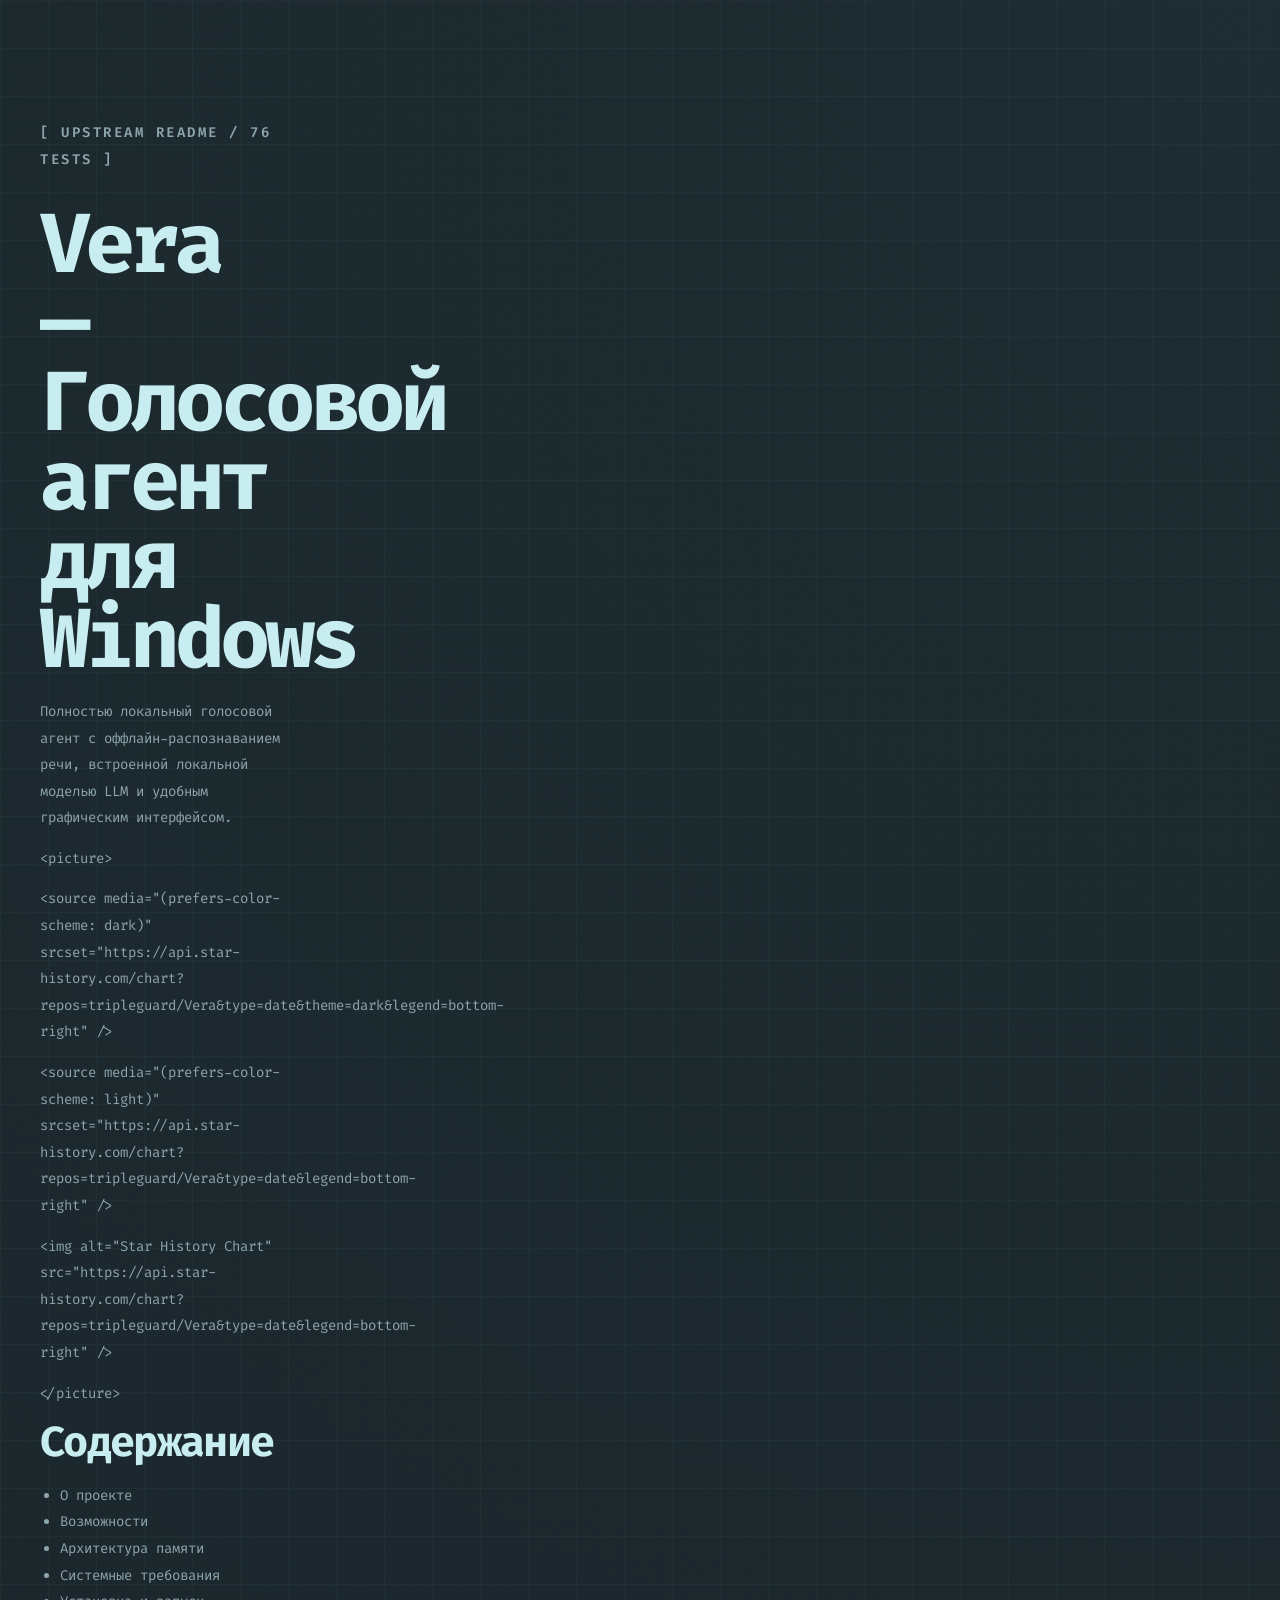
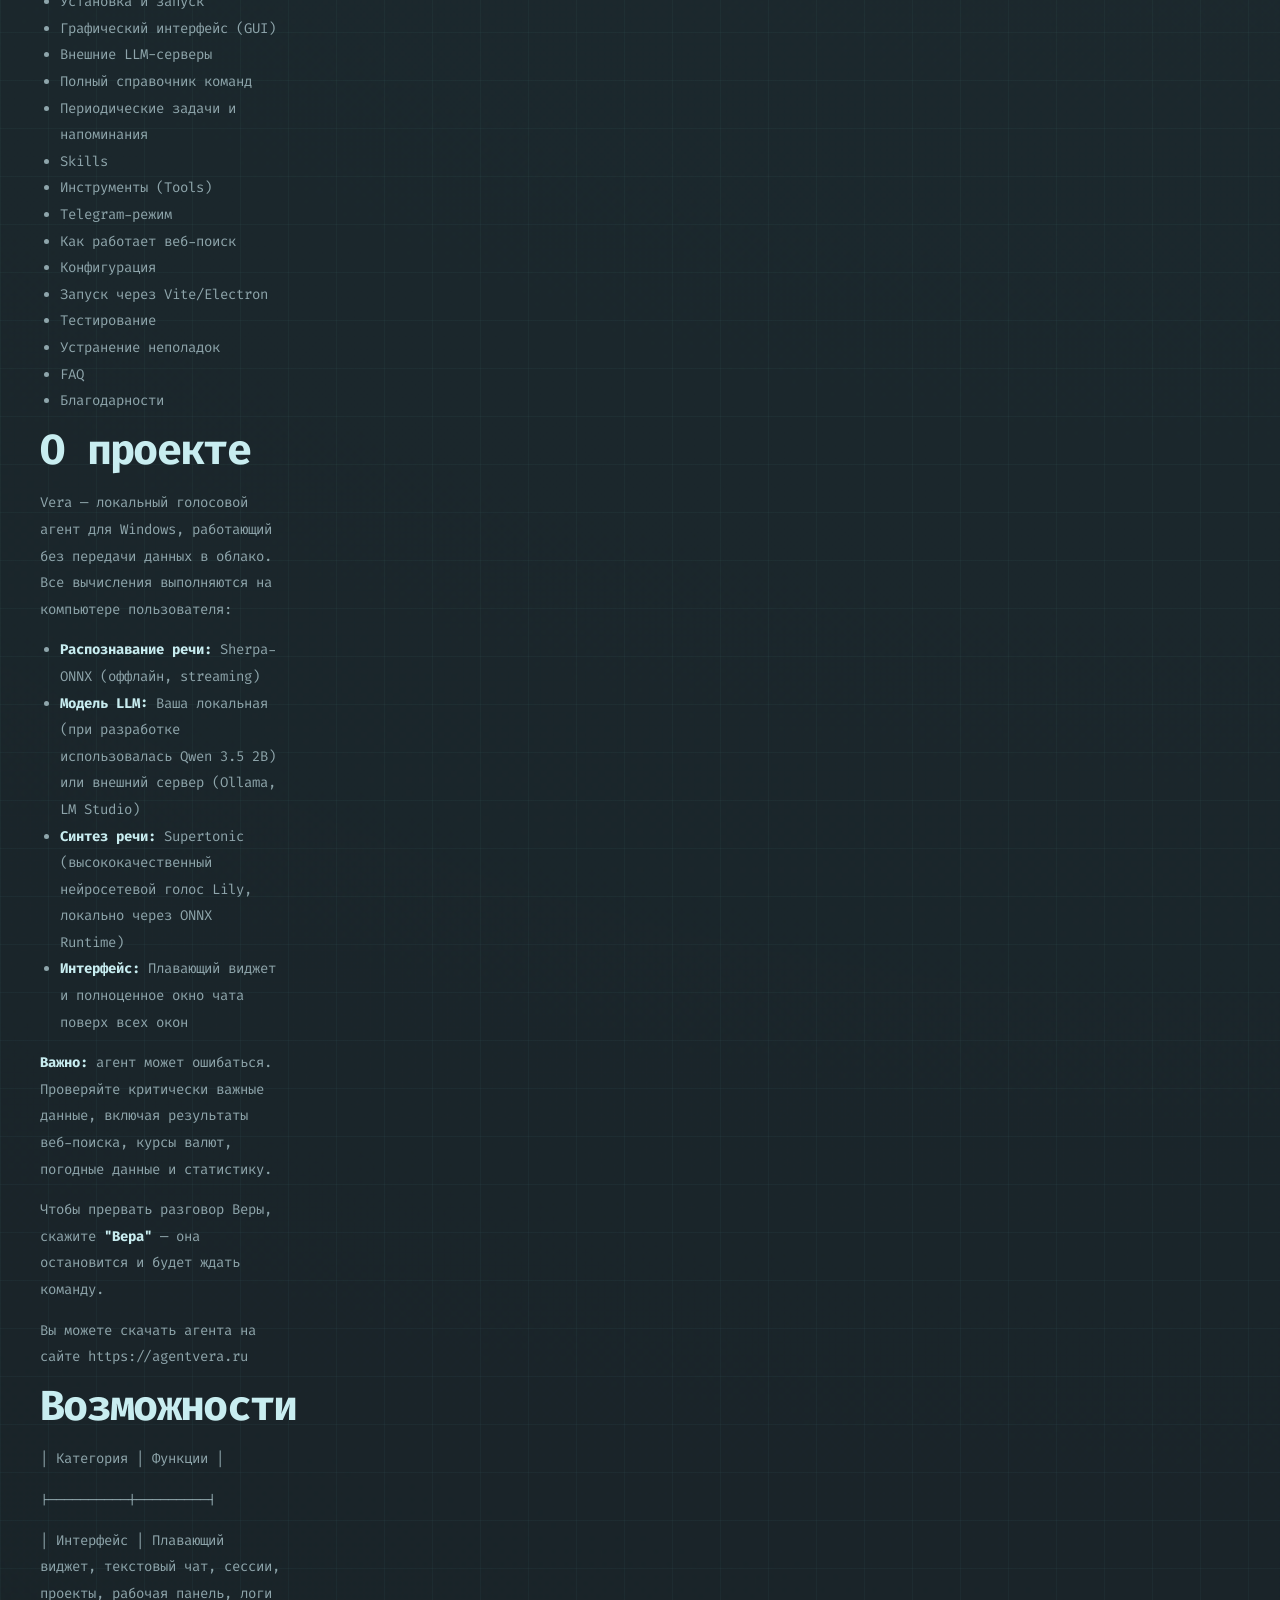
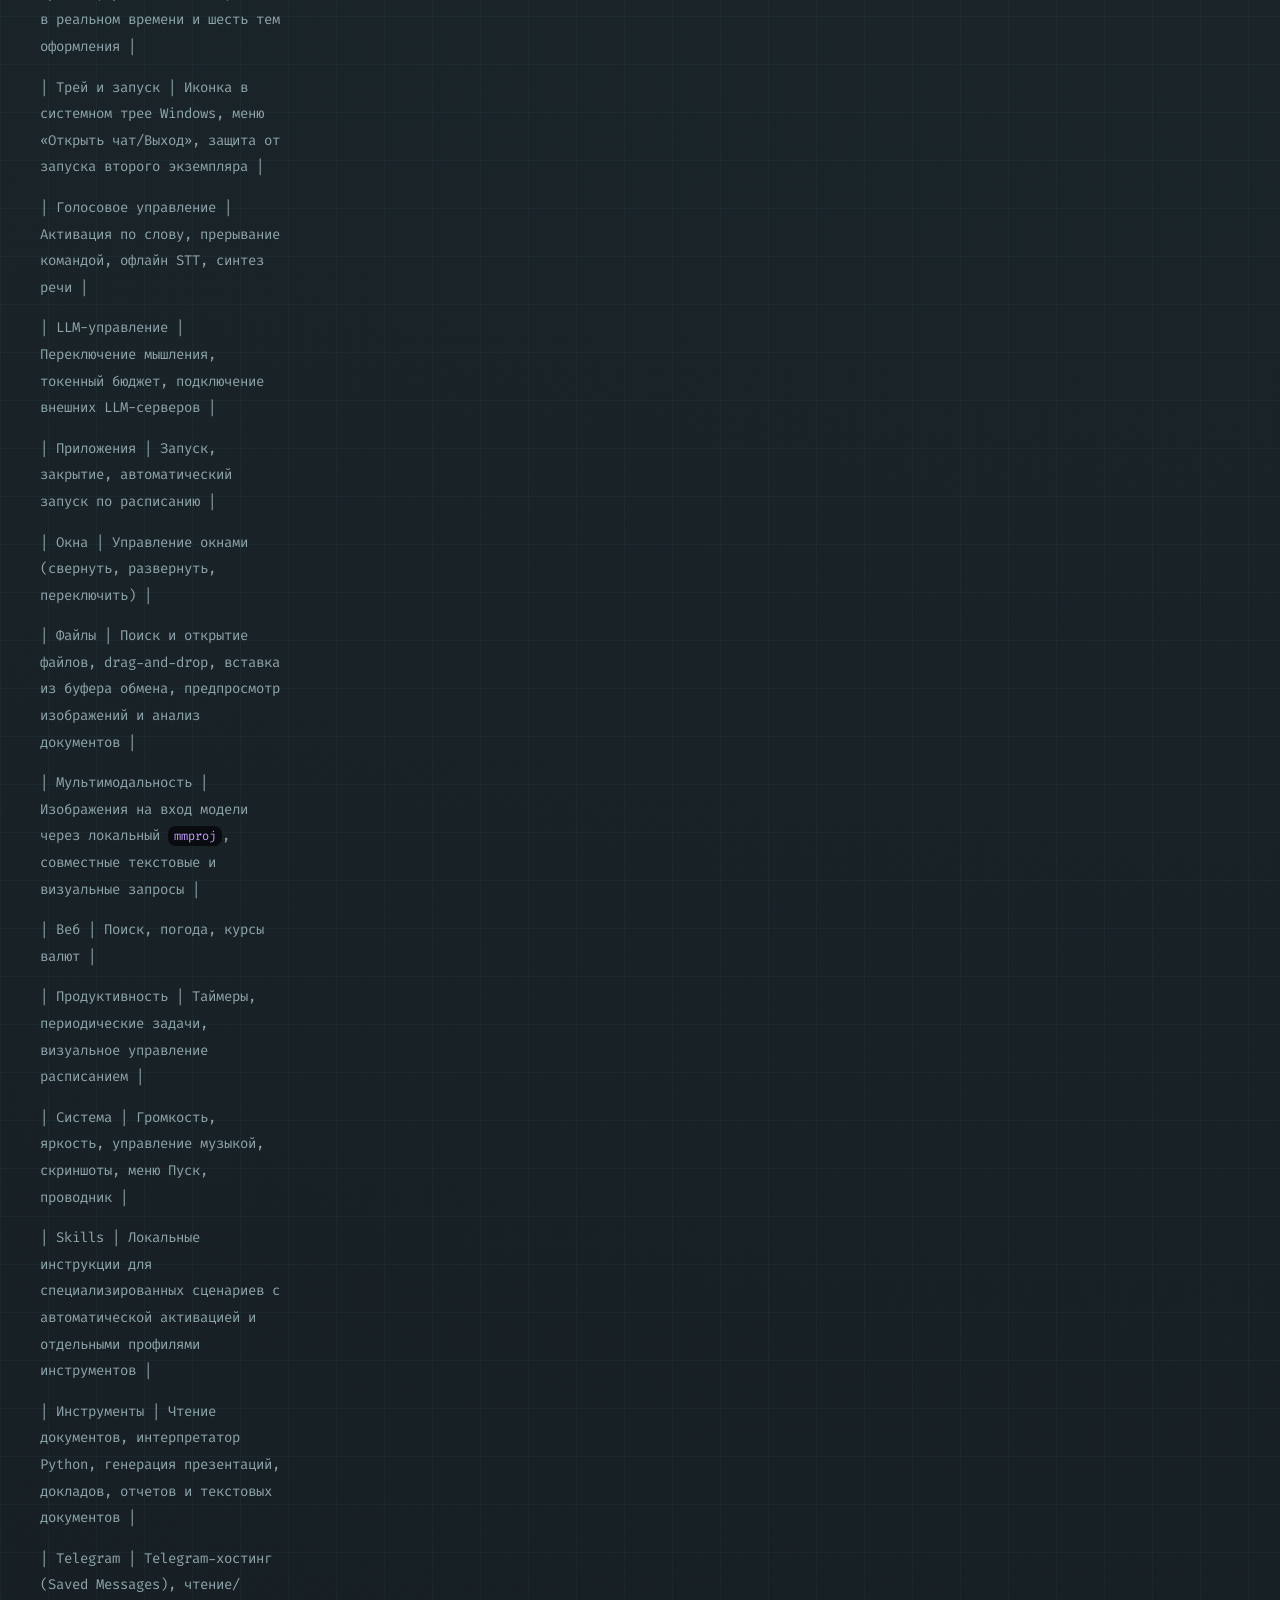
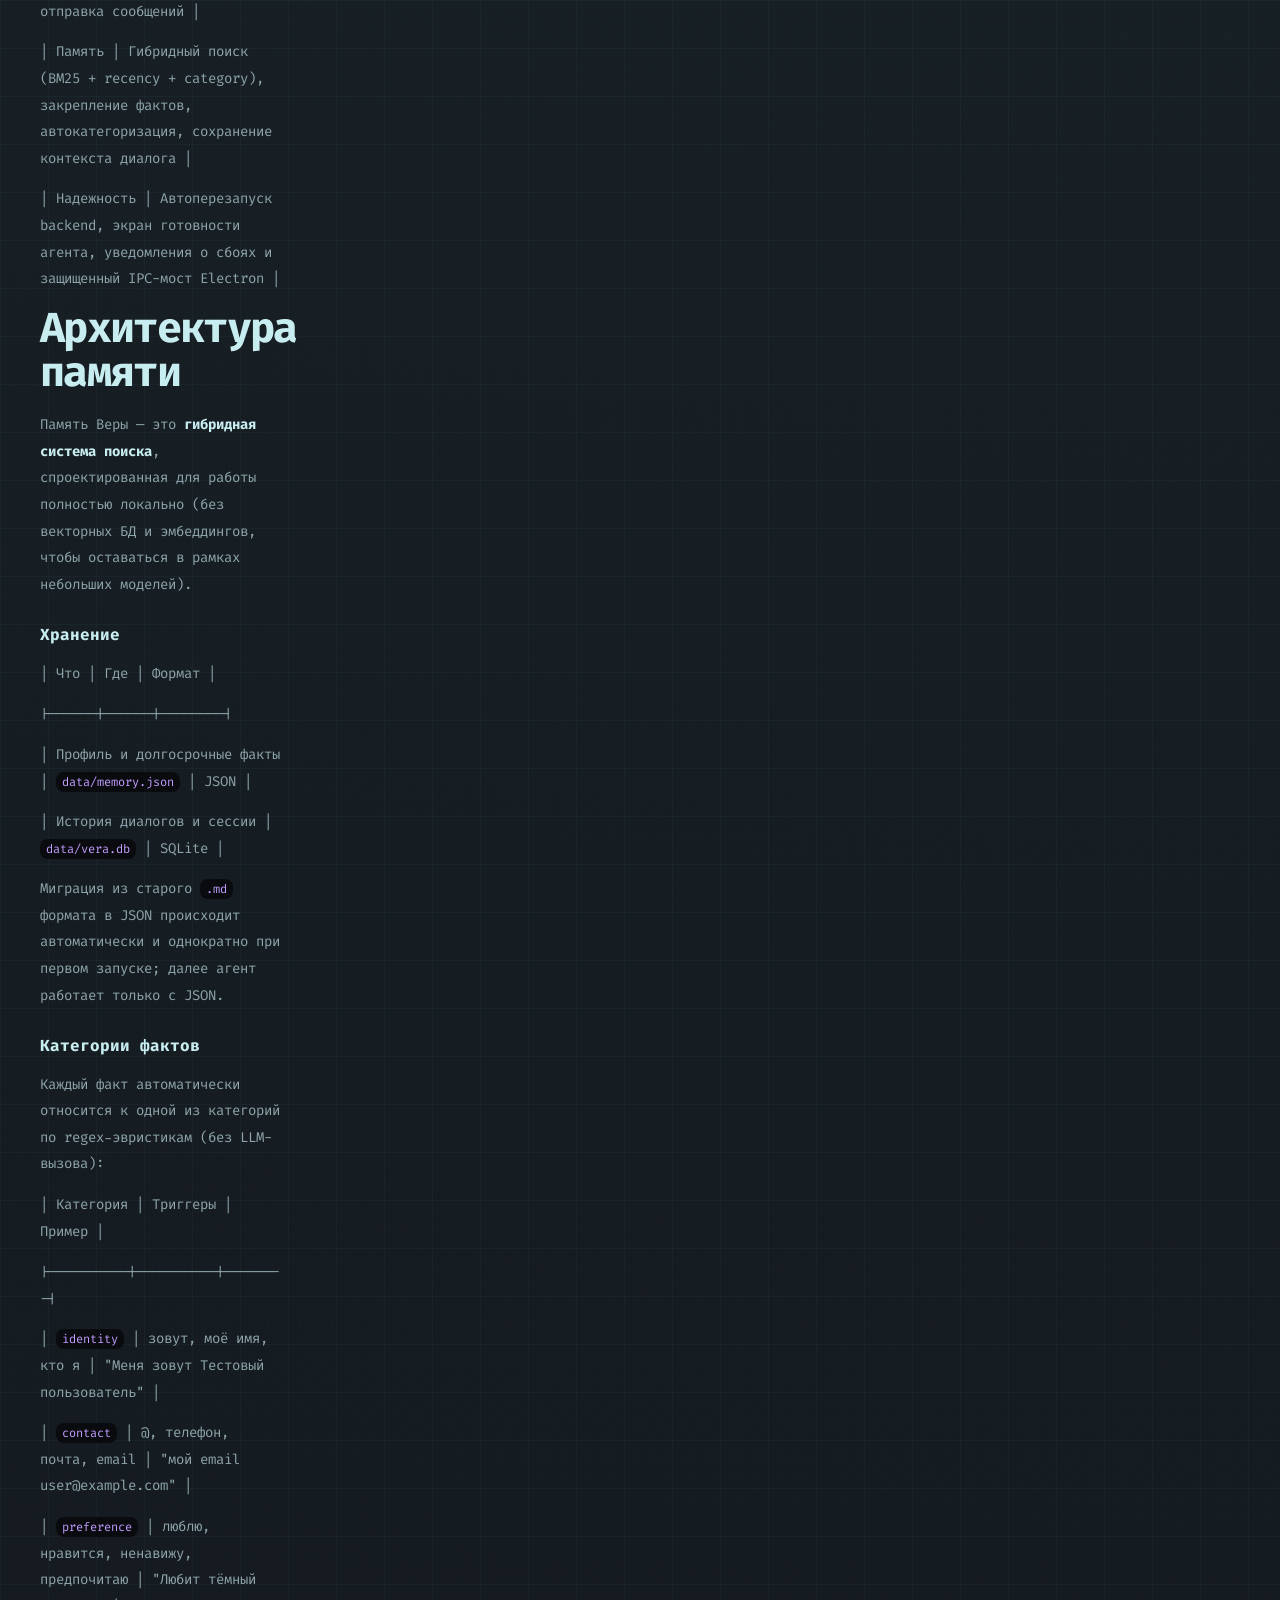
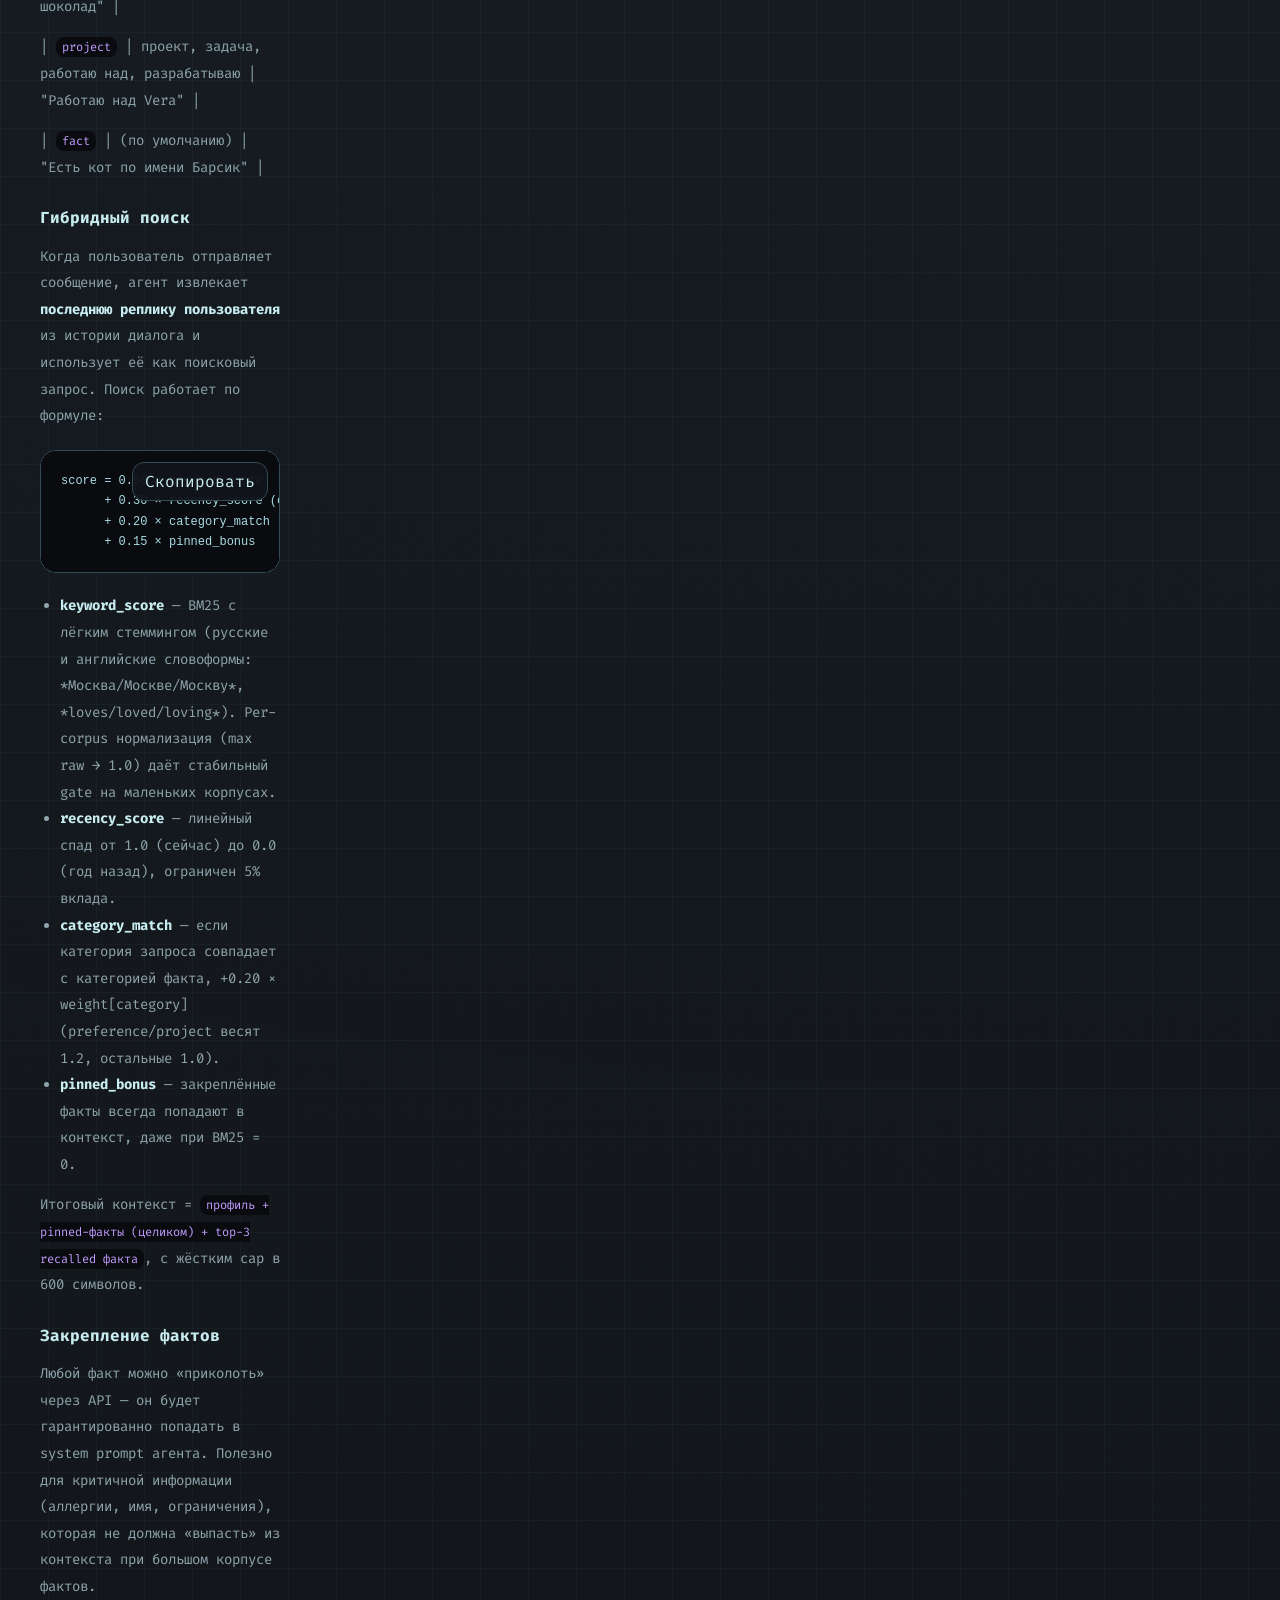
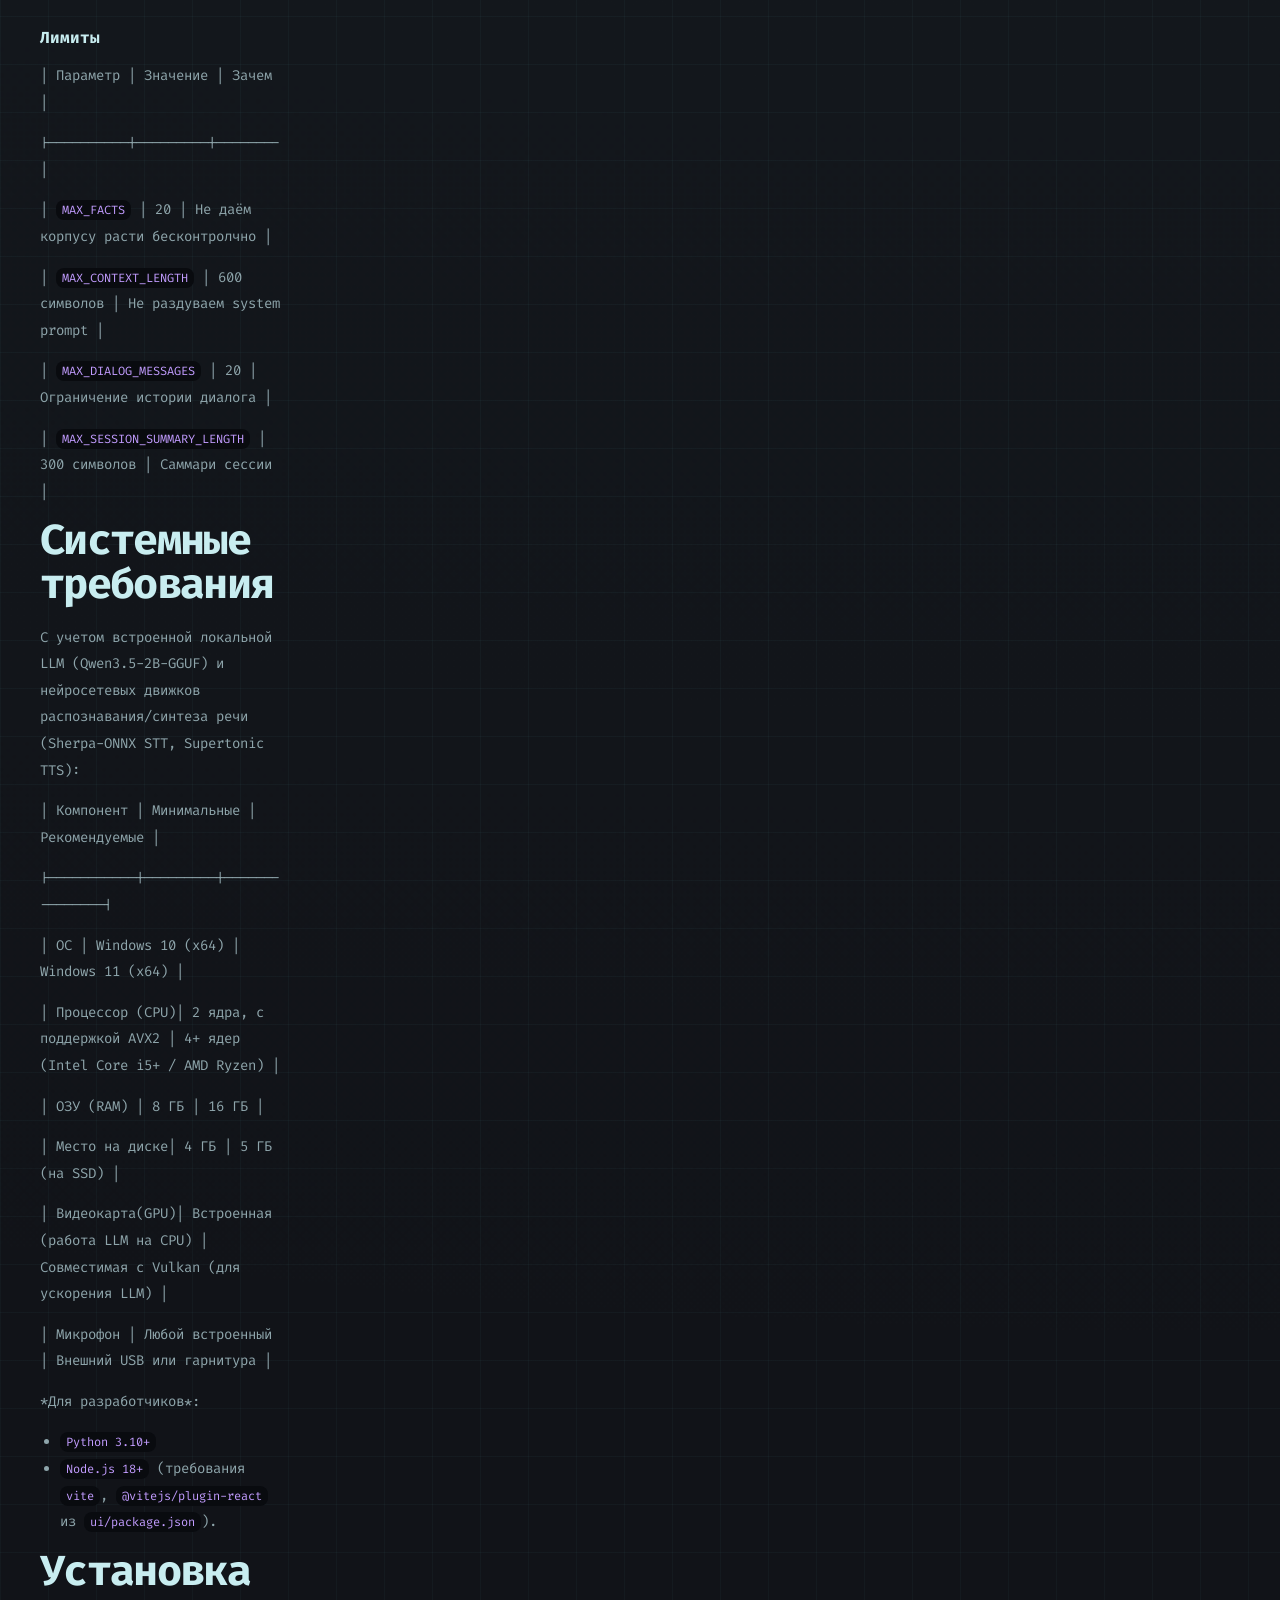
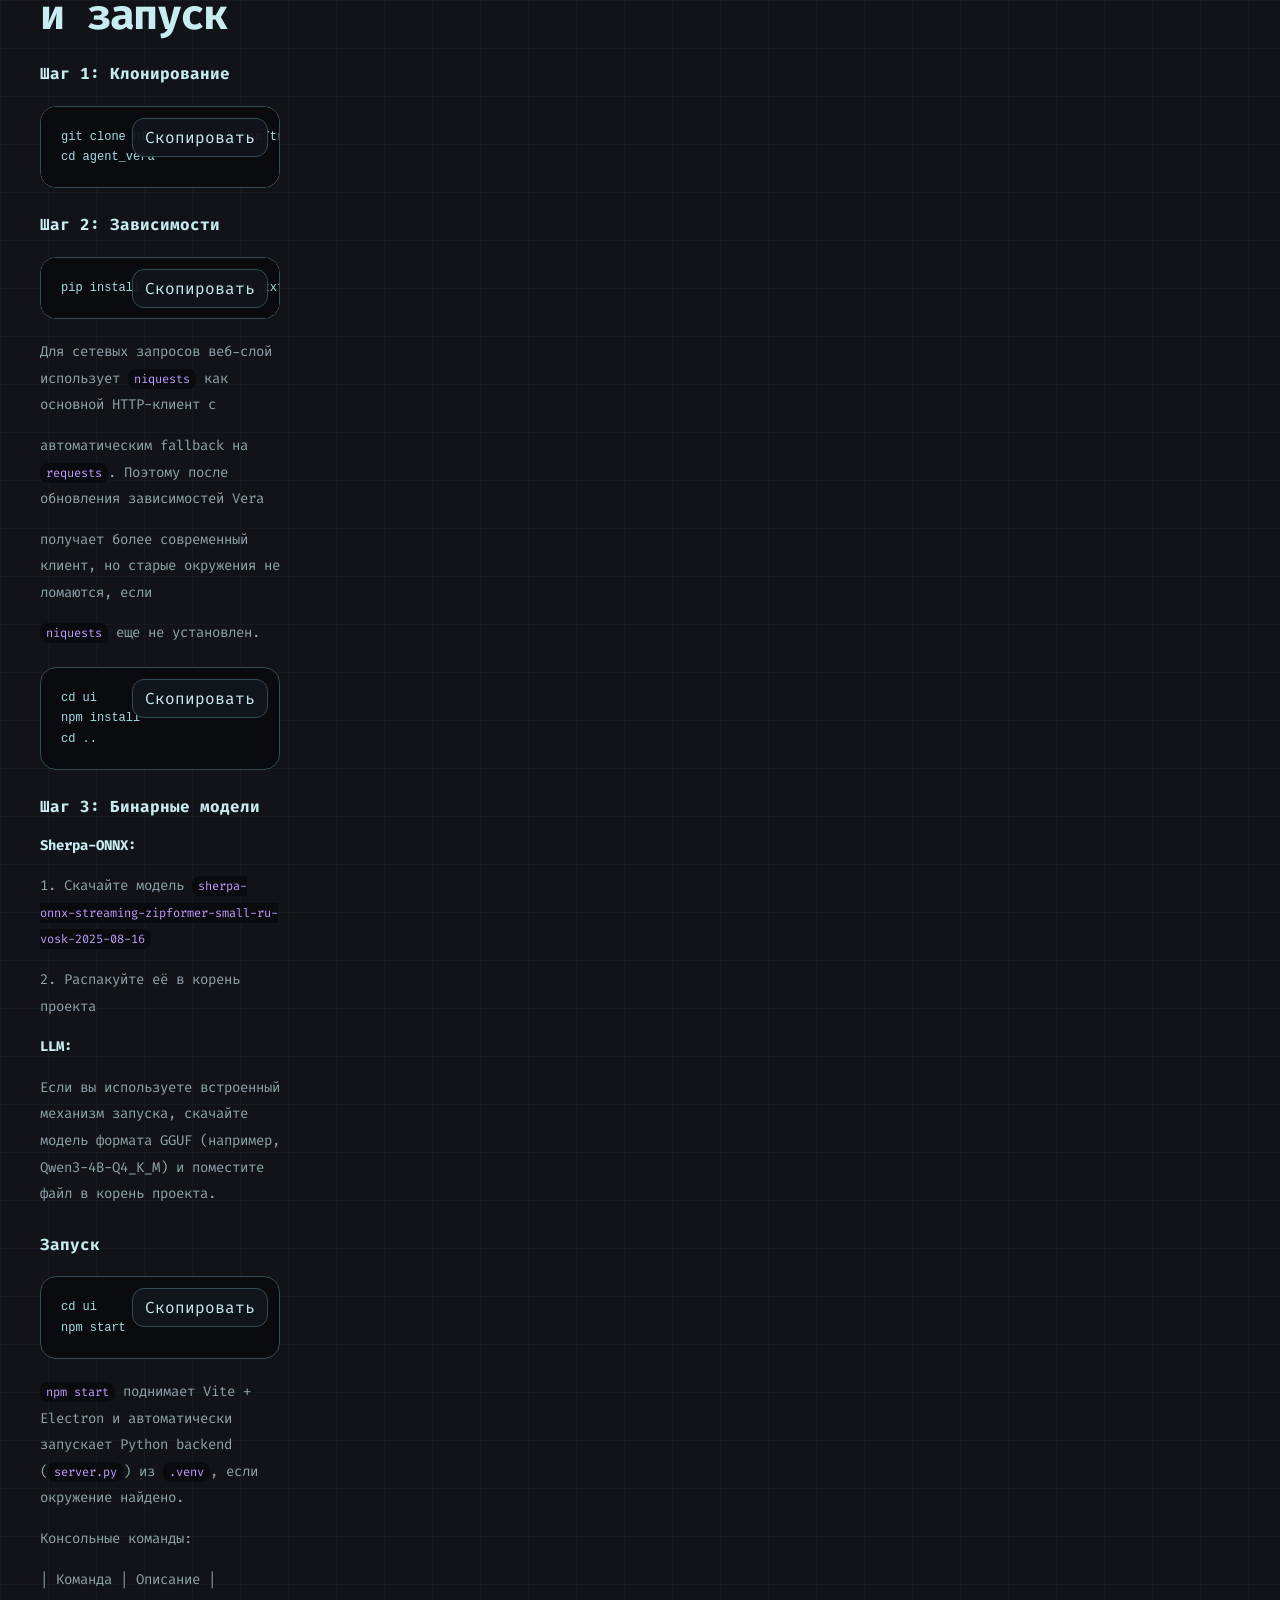
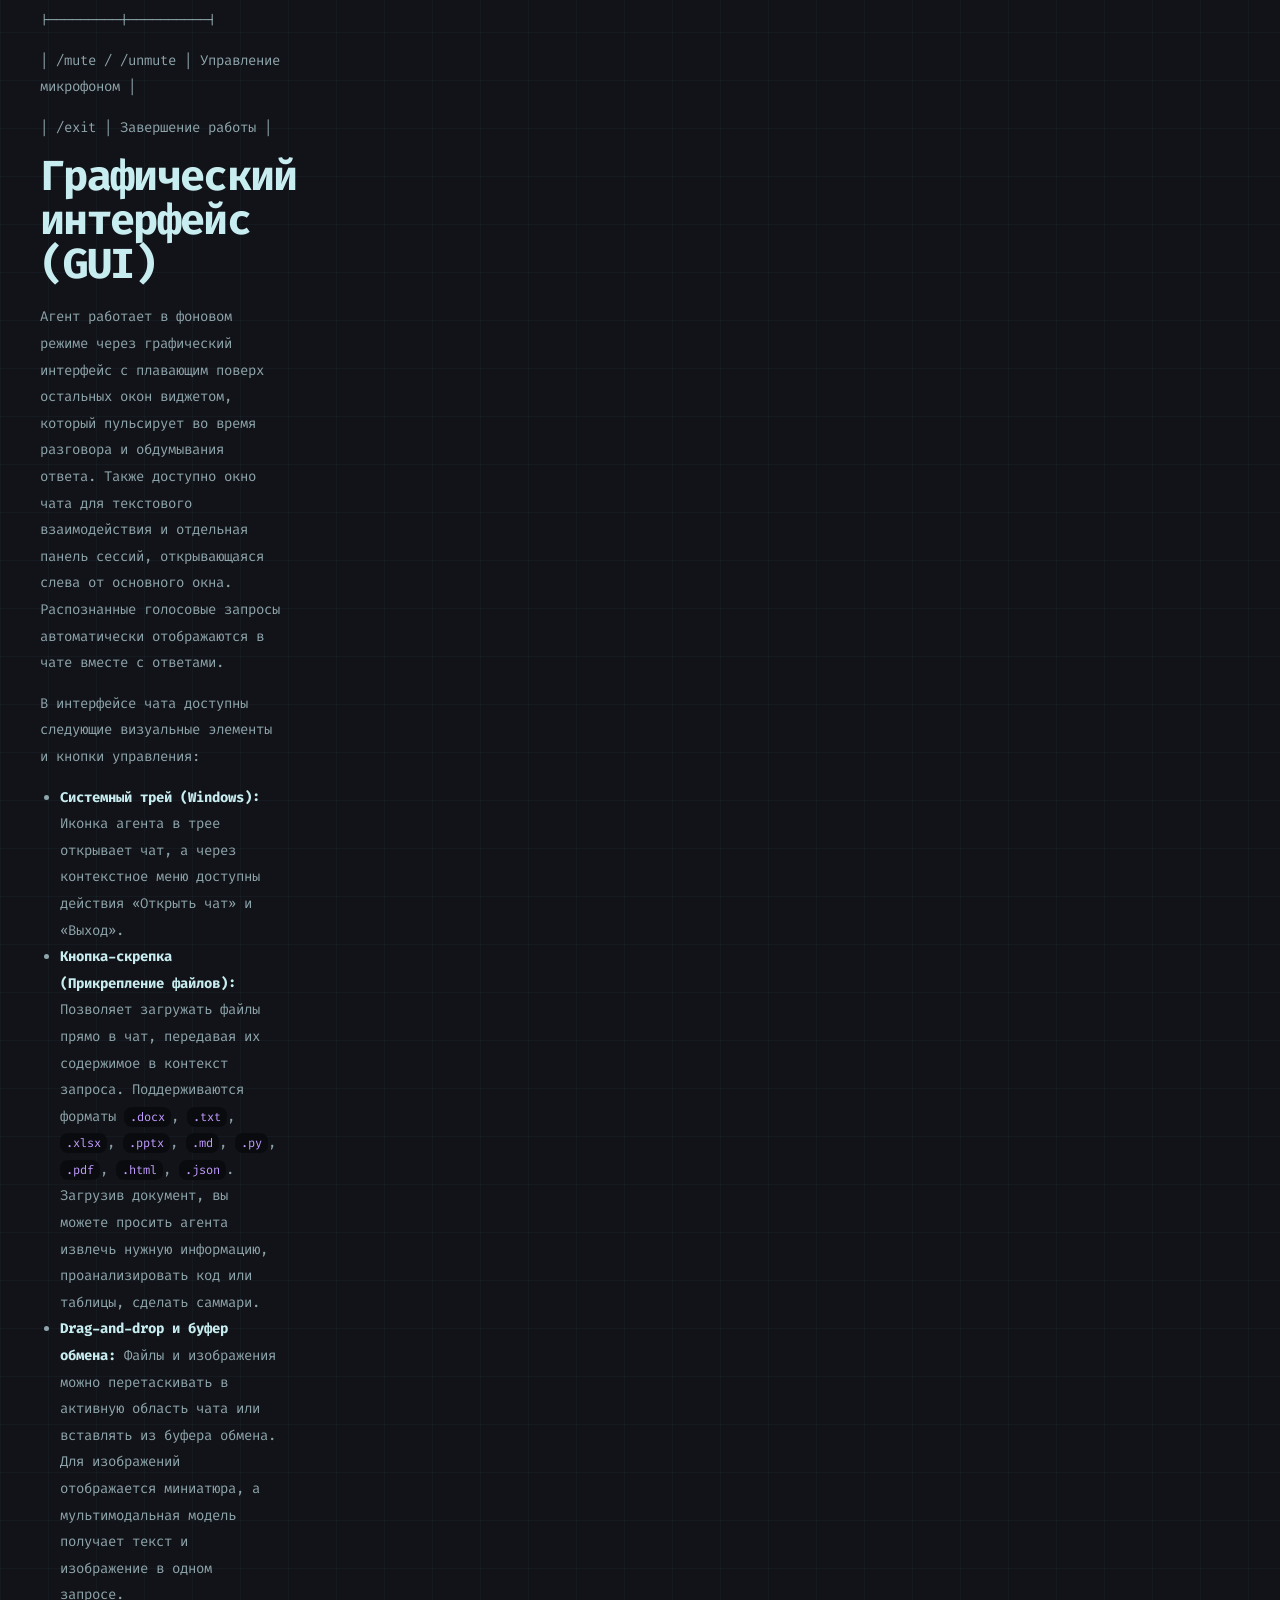
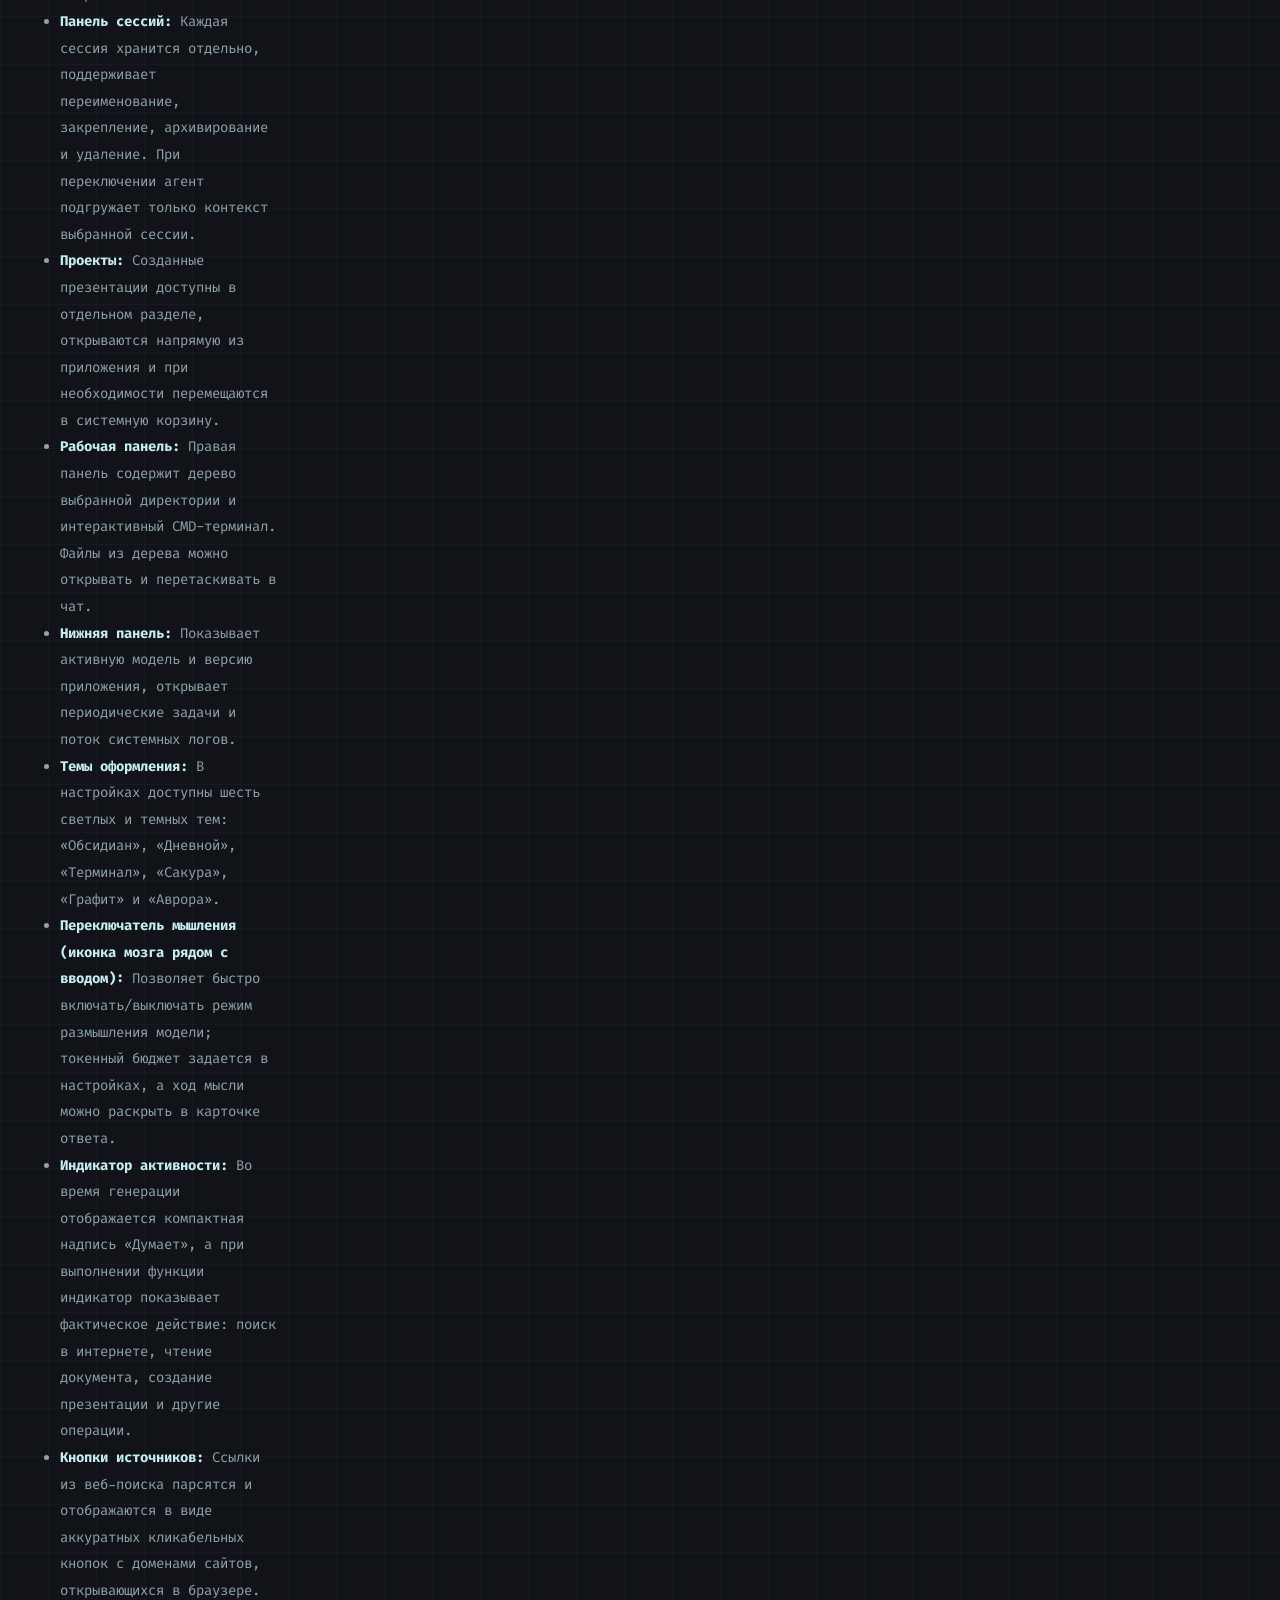
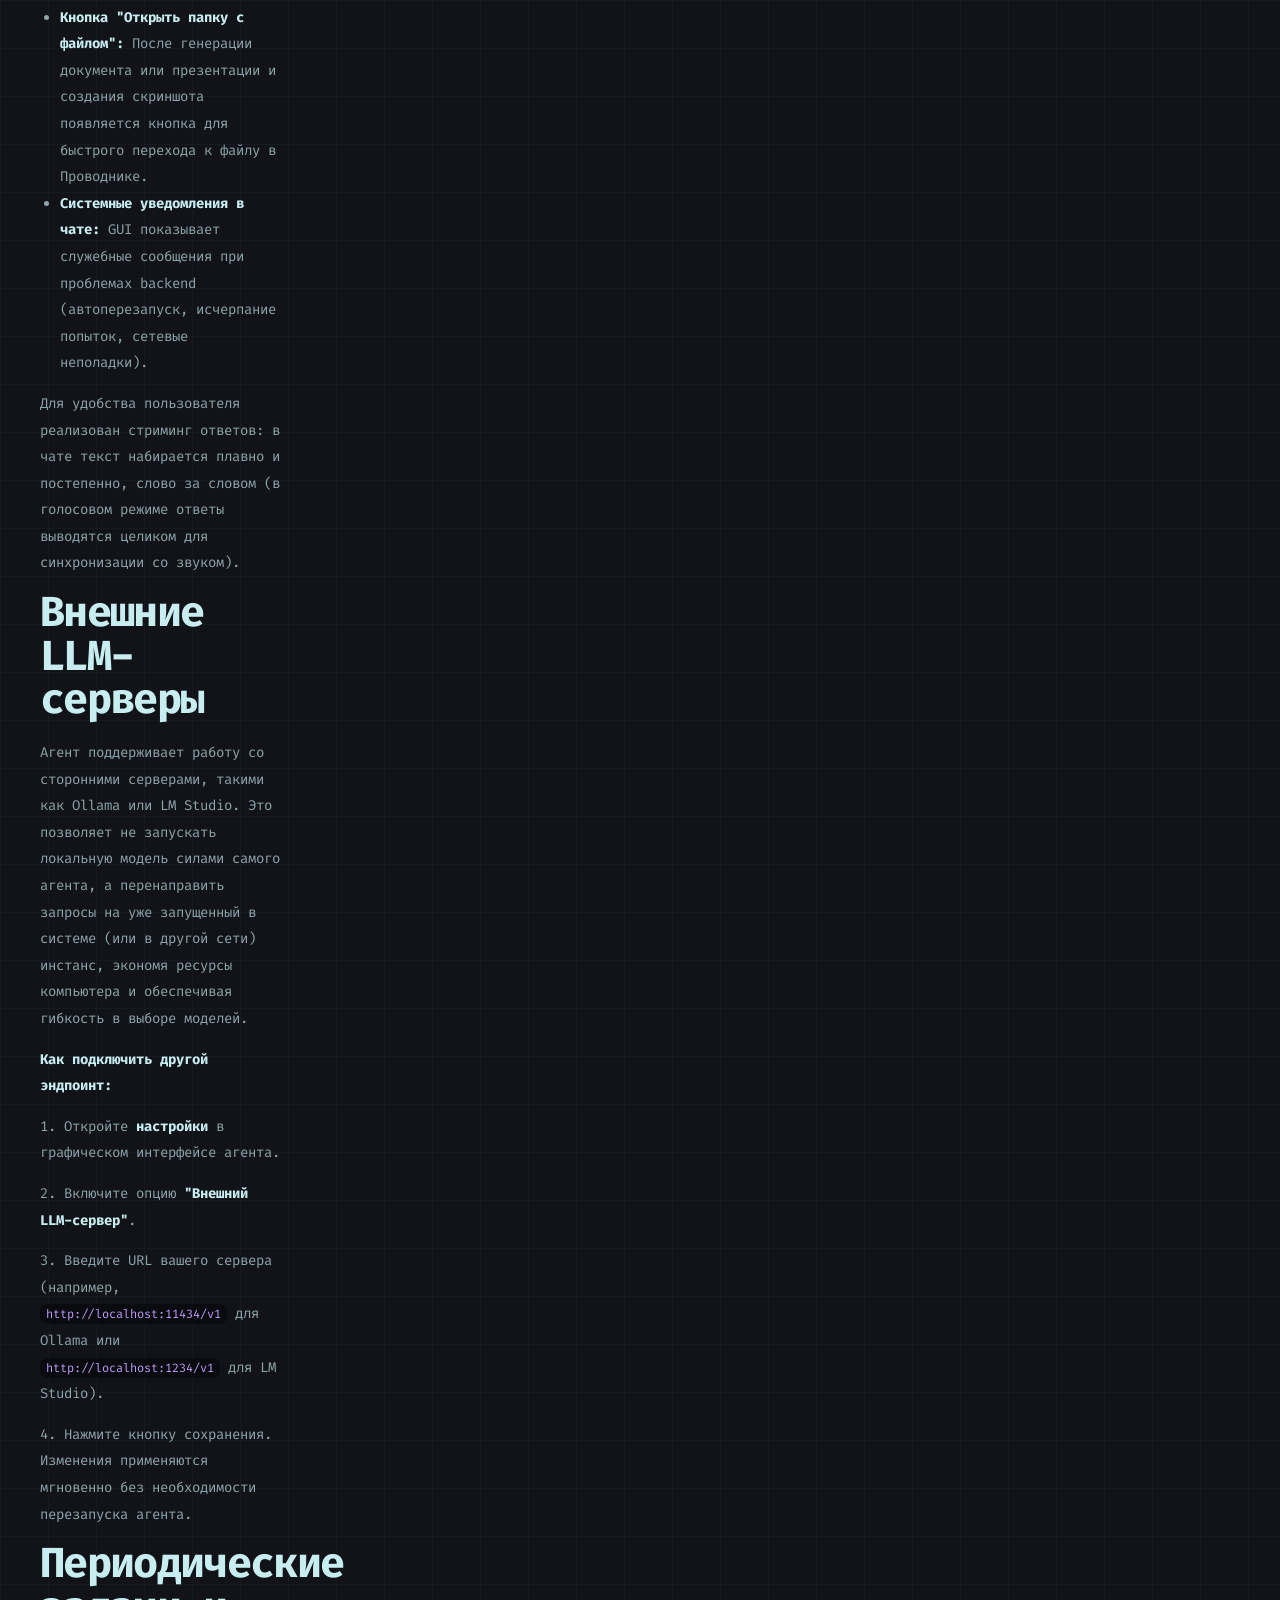
==== readme.html @ 1656a003 "Sync docs with current Vera README" ====
<!doctype html>
<html lang="ru">
<head>
  <meta charset="utf-8">
  <meta name="viewport" content="width=device-width, initial-scale=1">
  <title>Vera README</title>
  <meta name="description" content="Автоматически синхронизированная HTML-версия README Vera.">
  <link rel="preconnect" href="https://fonts.googleapis.com">
  <link rel="preconnect" href="https://fonts.gstatic.com" crossorigin>
  <link href="https://fonts.googleapis.com/css2?family=Fira+Code:wght@400;500;600;700&display=swap" rel="stylesheet">
  <link rel="stylesheet" href="./styles.css?v=9">
</head>
<body>
  <main class="docs-shell container readme-shell">
    <article class="docs-content">
      <p class="section-kicker">[ upstream README / 76 tests ]</p>
      <h1>Vera — Голосовой агент для Windows</h1>
      <p>Полностью локальный голосовой агент с оффлайн-распознаванием речи, встроенной локальной моделью LLM и удобным графическим интерфейсом.</p>
      <p> &lt;picture&gt;</p>
      <p>   &lt;source media=&quot;(prefers-color-scheme: dark)&quot; srcset=&quot;https://api.star-history.com/chart?repos=tripleguard/Vera&amp;type=date&amp;theme=dark&amp;legend=bottom-right&quot; /&gt;</p>
      <p>   &lt;source media=&quot;(prefers-color-scheme: light)&quot; srcset=&quot;https://api.star-history.com/chart?repos=tripleguard/Vera&amp;type=date&amp;legend=bottom-right&quot; /&gt;</p>
      <p>   &lt;img alt=&quot;Star History Chart&quot; src=&quot;https://api.star-history.com/chart?repos=tripleguard/Vera&amp;type=date&amp;legend=bottom-right&quot; /&gt;</p>
      <p> &lt;/picture&gt;</p>
      <h2>Содержание</h2>
      <ul>
      <li><a href="#о-проекте" target="_blank" rel="noreferrer">О проекте</a></li>
      <li><a href="#возможности" target="_blank" rel="noreferrer">Возможности</a></li>
      <li><a href="#архитектура-памяти" target="_blank" rel="noreferrer">Архитектура памяти</a></li>
      <li><a href="#системные-требования" target="_blank" rel="noreferrer">Системные требования</a></li>
      <li><a href="#установка-и-запуск" target="_blank" rel="noreferrer">Установка и запуск</a></li>
      <li><a href="#графический-интерфейс-gui" target="_blank" rel="noreferrer">Графический интерфейс (GUI)</a></li>
      <li><a href="#внешние-llm-серверы" target="_blank" rel="noreferrer">Внешние LLM-серверы</a></li>
      <li><a href="#полный-справочник-команд" target="_blank" rel="noreferrer">Полный справочник команд</a></li>
      <li><a href="#периодические-задачи-и-напоминания" target="_blank" rel="noreferrer">Периодические задачи и напоминания</a></li>
      <li><a href="#skills" target="_blank" rel="noreferrer">Skills</a></li>
      <li><a href="#инструменты-tools" target="_blank" rel="noreferrer">Инструменты (Tools)</a></li>
      <li><a href="#telegram-режим" target="_blank" rel="noreferrer">Telegram-режим</a></li>
      <li><a href="#как-работает-веб-поиск" target="_blank" rel="noreferrer">Как работает веб-поиск</a></li>
      <li><a href="#конфигурация" target="_blank" rel="noreferrer">Конфигурация</a></li>
      <li><a href="#запуск-через-viteelectron" target="_blank" rel="noreferrer">Запуск через Vite/Electron</a></li>
      <li><a href="#тестирование" target="_blank" rel="noreferrer">Тестирование</a></li>
      <li><a href="#устранение-неполадок" target="_blank" rel="noreferrer">Устранение неполадок</a></li>
      <li><a href="#faq" target="_blank" rel="noreferrer">FAQ</a></li>
      <li><a href="#благодарности" target="_blank" rel="noreferrer">Благодарности</a></li>
      </ul>
      <h2>О проекте</h2>
      <p>Vera — локальный голосовой агент для Windows, работающий без передачи данных в облако. Все вычисления выполняются на компьютере пользователя:</p>
      <ul>
      <li><strong>Распознавание речи:</strong> Sherpa-ONNX (оффлайн, streaming)</li>
      <li><strong>Модель LLM:</strong> Ваша локальная (при разработке использовалась Qwen 3.5 2B) или внешний сервер (Ollama, LM Studio)</li>
      <li><strong>Синтез речи:</strong> Supertonic (высококачественный нейросетевой голос Lily, локально через ONNX Runtime)</li>
      <li><strong>Интерфейс:</strong> Плавающий виджет и полноценное окно чата поверх всех окон</li>
      </ul>
      <p><strong>Важно:</strong> агент может ошибаться. Проверяйте критически важные данные, включая результаты веб-поиска, курсы валют, погодные данные и статистику.</p>
      <p>Чтобы прервать разговор Веры, скажите <strong>&quot;Вера&quot;</strong> — она остановится и будет ждать команду.</p>
      <p>Вы можете скачать агента на сайте https://agentvera.ru</p>
      <h2>Возможности</h2>
      <p>| Категория | Функции |</p>
      <p>|----------|---------|</p>
      <p>| Интерфейс | Плавающий виджет, текстовый чат, сессии, проекты, рабочая панель, логи в реальном времени и шесть тем оформления |</p>
      <p>| Трей и запуск | Иконка в системном трее Windows, меню «Открыть чат/Выход», защита от запуска второго экземпляра |</p>
      <p>| Голосовое управление | Активация по слову, прерывание командой, офлайн STT, синтез речи |</p>
      <p>| LLM-управление | Переключение мышления, токенный бюджет, подключение внешних LLM-серверов |</p>
      <p>| Приложения | Запуск, закрытие, автоматический запуск по расписанию |</p>
      <p>| Окна | Управление окнами (свернуть, развернуть, переключить) |</p>
      <p>| Файлы | Поиск и открытие файлов, drag-and-drop, вставка из буфера обмена, предпросмотр изображений и анализ документов |</p>
      <p>| Мультимодальность | Изображения на вход модели через локальный <code>mmproj</code>, совместные текстовые и визуальные запросы |</p>
      <p>| Веб | Поиск, погода, курсы валют |</p>
      <p>| Продуктивность | Таймеры, периодические задачи, визуальное управление расписанием |</p>
      <p>| Система | Громкость, яркость, управление музыкой, скриншоты, меню Пуск, проводник |</p>
      <p>| Skills | Локальные инструкции для специализированных сценариев с автоматической активацией и отдельными профилями инструментов |</p>
      <p>| Инструменты | Чтение документов, интерпретатор Python, генерация презентаций, докладов, отчетов и текстовых документов |</p>
      <p>| Telegram | Telegram-хостинг (Saved Messages), чтение/отправка сообщений |</p>
      <p>| Память | Гибридный поиск (BM25 + recency + category), закрепление фактов, автокатегоризация, сохранение контекста диалога |</p>
      <p>| Надежность | Автоперезапуск backend, экран готовности агента, уведомления о сбоях и защищенный IPC-мост Electron |</p>
      <h2>Архитектура памяти</h2>
      <p>Память Веры — это <strong>гибридная система поиска</strong>, спроектированная для работы полностью локально (без векторных БД и эмбеддингов, чтобы оставаться в рамках небольших моделей).</p>
      <h3>Хранение</h3>
      <p>| Что | Где | Формат |</p>
      <p>|------|------|--------|</p>
      <p>| Профиль и долгосрочные факты | <code>data/memory.json</code> | JSON |</p>
      <p>| История диалогов и сессии | <code>data/vera.db</code> | SQLite |</p>
      <p>Миграция из старого <code>.md</code> формата в JSON происходит автоматически и однократно при первом запуске; далее агент работает только с JSON.</p>
      <h3>Категории фактов</h3>
      <p>Каждый факт автоматически относится к одной из категорий по regex-эвристикам (без LLM-вызова):</p>
      <p>| Категория | Триггеры | Пример |</p>
      <p>|----------|----------|--------|</p>
      <p>| <code>identity</code> | зовут, моё имя, кто я | &quot;Меня зовут Тестовый пользователь&quot; |</p>
      <p>| <code>contact</code> | @, телефон, почта, email | &quot;мой email user@example.com&quot; |</p>
      <p>| <code>preference</code> | люблю, нравится, ненавижу, предпочитаю | &quot;Любит тёмный шоколад&quot; |</p>
      <p>| <code>project</code> | проект, задача, работаю над, разрабатываю | &quot;Работаю над Vera&quot; |</p>
      <p>| <code>fact</code> | (по умолчанию) | &quot;Есть кот по имени Барсик&quot; |</p>
      <h3>Гибридный поиск</h3>
      <p>Когда пользователь отправляет сообщение, агент извлекает <strong>последнюю реплику пользователя</strong> из истории диалога и использует её как поисковый запрос. Поиск работает по формуле:</p>
      <div class="code-wrap"><pre class="code-block"><code>score = 0.50 × keyword_score
      + 0.30 × recency_score (с hard-cap 5%)
      + 0.20 × category_match
      + 0.15 × pinned_bonus</code></pre></div>
      <ul>
      <li><strong>keyword_score</strong> — BM25 с лёгким стеммингом (русские и английские словоформы: *Москва/Москве/Москву*, *loves/loved/loving*). Per-corpus нормализация (max raw → 1.0) даёт стабильный gate на маленьких корпусах.</li>
      <li><strong>recency_score</strong> — линейный спад от 1.0 (сейчас) до 0.0 (год назад), ограничен 5% вклада.</li>
      <li><strong>category_match</strong> — если категория запроса совпадает с категорией факта, +0.20 × weight[category] (preference/project весят 1.2, остальные 1.0).</li>
      <li><strong>pinned_bonus</strong> — закреплённые факты всегда попадают в контекст, даже при BM25 = 0.</li>
      </ul>
      <p>Итоговый контекст = <code>профиль + pinned-факты (целиком) + top-3 recalled факта</code>, с жёстким cap в 600 символов.</p>
      <h3>Закрепление фактов</h3>
      <p>Любой факт можно «приколоть» через API — он будет гарантированно попадать в system prompt агента. Полезно для критичной информации (аллергии, имя, ограничения), которая не должна «выпасть» из контекста при большом корпусе фактов.</p>
      <h3>Лимиты</h3>
      <p>| Параметр | Значение | Зачем |</p>
      <p>|----------|---------|--------|</p>
      <p>| <code>MAX_FACTS</code> | 20 | Не даём корпусу расти бесконтролчно |</p>
      <p>| <code>MAX_CONTEXT_LENGTH</code> | 600 символов | Не раздуваем system prompt |</p>
      <p>| <code>MAX_DIALOG_MESSAGES</code> | 20 | Ограничение истории диалога |</p>
      <p>| <code>MAX_SESSION_SUMMARY_LENGTH</code> | 300 символов | Саммари сессии |</p>
      <h2>Системные требования</h2>
      <p>С учетом встроенной локальной LLM (Qwen3.5-2B-GGUF) и нейросетевых движков распознавания/синтеза речи (Sherpa-ONNX STT, Supertonic TTS):</p>
      <p>| Компонент | Минимальные | Рекомендуемые |</p>
      <p>|-----------|---------|---------------|</p>
      <p>| ОС | Windows 10 (x64) | Windows 11 (x64) |</p>
      <p>| Процессор (CPU)| 2 ядра, с поддержкой AVX2 | 4+ ядер (Intel Core i5+ / AMD Ryzen) |</p>
      <p>| ОЗУ (RAM) | 8 ГБ | 16 ГБ |</p>
      <p>| Место на диске| 4 ГБ | 5 ГБ (на SSD) |</p>
      <p>| Видеокарта(GPU)| Встроенная (работа LLM на CPU) | Совместимая с Vulkan (для ускорения LLM) |</p>
      <p>| Микрофон | Любой встроенный | Внешний USB или гарнитура |</p>
      <p>*Для разработчиков*:</p>
      <ul>
      <li><code>Python 3.10+</code></li>
      <li><code>Node.js 18+</code> (требования <code>vite</code>, <code>@vitejs/plugin-react</code> из <code>ui/package.json</code>).</li>
      </ul>
      <h2>Установка и запуск</h2>
      <h3>Шаг 1: Клонирование</h3>
      <div class="code-wrap"><pre class="code-block"><code>git clone https://github.com/tripleguard/Vera.git
cd agent_vera</code></pre></div>
      <h3>Шаг 2: Зависимости</h3>
      <div class="code-wrap"><pre class="code-block"><code>pip install -r requirements.txt</code></pre></div>
      <p>Для сетевых запросов веб-слой использует <code>niquests</code> как основной HTTP-клиент с</p>
      <p>автоматическим fallback на <code>requests</code>. Поэтому после обновления зависимостей Vera</p>
      <p>получает более современный клиент, но старые окружения не ломаются, если</p>
      <p><code>niquests</code> еще не установлен.</p>
      <div class="code-wrap"><pre class="code-block"><code>cd ui
npm install
cd ..</code></pre></div>
      <h3>Шаг 3: Бинарные модели</h3>
      <p><strong>Sherpa-ONNX:</strong></p>
      <p>1. Скачайте модель <code>sherpa-onnx-streaming-zipformer-small-ru-vosk-2025-08-16</code></p>
      <p>2. Распакуйте её в корень проекта</p>
      <p><strong>LLM:</strong></p>
      <p>Если вы используете встроенный механизм запуска, скачайте модель формата GGUF (например, Qwen3-4B-Q4_K_M) и поместите файл в корень проекта.</p>
      <h3>Запуск</h3>
      <div class="code-wrap"><pre class="code-block"><code>cd ui
npm start</code></pre></div>
      <p><code>npm start</code> поднимает Vite + Electron и автоматически запускает Python backend (<code>server.py</code>) из <code>.venv</code>, если окружение найдено.</p>
      <p>Консольные команды:</p>
      <p>| Команда | Описание |</p>
      <p>|---------|----------|</p>
      <p>| /mute / /unmute | Управление микрофоном |</p>
      <p>| /exit | Завершение работы |</p>
      <h2>Графический интерфейс (GUI)</h2>
      <p>Агент работает в фоновом режиме через графический интерфейс с плавающим поверх остальных окон виджетом, который пульсирует во время разговора и обдумывания ответа. Также доступно окно чата для текстового взаимодействия и отдельная панель сессий, открывающаяся слева от основного окна. Распознанные голосовые запросы автоматически отображаются в чате вместе с ответами.</p>
      <p>В интерфейсе чата доступны следующие визуальные элементы и кнопки управления:</p>
      <ul>
      <li><strong>Системный трей (Windows):</strong> Иконка агента в трее открывает чат, а через контекстное меню доступны действия «Открыть чат» и «Выход».</li>
      <li><strong>Кнопка-скрепка (Прикрепление файлов):</strong> Позволяет загружать файлы прямо в чат, передавая их содержимое в контекст запроса. Поддерживаются форматы <code>.docx</code>, <code>.txt</code>, <code>.xlsx</code>, <code>.pptx</code>, <code>.md</code>, <code>.py</code>, <code>.pdf</code>, <code>.html</code>, <code>.json</code>. Загрузив документ, вы можете просить агента извлечь нужную информацию, проанализировать код или таблицы, сделать саммари.</li>
      <li><strong>Drag-and-drop и буфер обмена:</strong> Файлы и изображения можно перетаскивать в активную область чата или вставлять из буфера обмена. Для изображений отображается миниатюра, а мультимодальная модель получает текст и изображение в одном запросе.</li>
      <li><strong>Панель сессий:</strong> Каждая сессия хранится отдельно, поддерживает переименование, закрепление, архивирование и удаление. При переключении агент подгружает только контекст выбранной сессии.</li>
      <li><strong>Проекты:</strong> Созданные презентации доступны в отдельном разделе, открываются напрямую из приложения и при необходимости перемещаются в системную корзину.</li>
      <li><strong>Рабочая панель:</strong> Правая панель содержит дерево выбранной директории и интерактивный CMD-терминал. Файлы из дерева можно открывать и перетаскивать в чат.</li>
      <li><strong>Нижняя панель:</strong> Показывает активную модель и версию приложения, открывает периодические задачи и поток системных логов.</li>
      <li><strong>Темы оформления:</strong> В настройках доступны шесть светлых и темных тем: «Обсидиан», «Дневной», «Терминал», «Сакура», «Графит» и «Аврора».</li>
      <li><strong>Переключатель мышления (иконка мозга рядом с вводом):</strong> Позволяет быстро включать/выключать режим размышления модели; токенный бюджет задается в настройках, а ход мысли можно раскрыть в карточке ответа.</li>
      <li><strong>Индикатор активности:</strong> Во время генерации отображается компактная надпись «Думает», а при выполнении функции индикатор показывает фактическое действие: поиск в интернете, чтение документа, создание презентации и другие операции.</li>
      <li><strong>Кнопки источников:</strong> Ссылки из веб-поиска парсятся и отображаются в виде аккуратных кликабельных кнопок с доменами сайтов, открывающихся в браузере.</li>
      <li><strong>Кнопка &quot;Открыть папку с файлом&quot;:</strong> После генерации документа или презентации и создания скриншота появляется кнопка для быстрого перехода к файлу в Проводнике.</li>
      <li><strong>Системные уведомления в чате:</strong> GUI показывает служебные сообщения при проблемах backend (автоперезапуск, исчерпание попыток, сетевые неполадки).</li>
      </ul>
      <p>Для удобства пользователя реализован стриминг ответов: в чате текст набирается плавно и постепенно, слово за словом (в голосовом режиме ответы выводятся целиком для синхронизации со звуком).</p>
      <h2>Внешние LLM-серверы</h2>
      <p>Агент поддерживает работу со сторонними серверами, такими как Ollama или LM Studio. Это позволяет не запускать локальную модель силами самого агента, а перенаправить запросы на уже запущенный в системе (или в другой сети) инстанс, экономя ресурсы компьютера и обеспечивая гибкость в выборе моделей.</p>
      <p><strong>Как подключить другой эндпоинт:</strong></p>
      <p>1. Откройте <strong>настройки</strong> в графическом интерфейсе агента.</p>
      <p>2. Включите опцию <strong>&quot;Внешний LLM-сервер&quot;</strong>.</p>
      <p>3. Введите URL вашего сервера (например, <code>http://localhost:11434/v1</code> для Ollama или <code>http://localhost:1234/v1</code> для LM Studio).</p>
      <p>4. Нажмите кнопку сохранения. Изменения применяются мгновенно без необходимости перезапуска агента.</p>
      <h2>Периодические задачи и напоминания</h2>
      <p>Вы можете управлять фоновыми задачами и напоминаниями двумя способами: ставя их голосом или настраивая самостоятельно через графический интерфейс.</p>
      <p><strong>Самостоятельная настройка через GUI:</strong></p>
      <p>1. Откройте окно <strong>Настроек</strong> в интерфейсе агента.</p>
      <p>2. Перейдите к разделу <strong>&quot;Периодические задачи&quot;</strong>.</p>
      <p>3. В этом разделе представлен список всех активных задач. Вы можете визуально добавлять новые напоминания, редактировать время и интервал срабатывания существующих, а также удалять их.</p>
      <p>4. Сложные задачи (например, запрос новостей или погоды по утрам) автоматически направляются в LLM для обработки, а простые (напоминания вроде &quot;попей воду&quot;) сразу выводятся на экран в виде текста.</p>
      <p><strong>Виджет и звук таймера:</strong>  </p>
      <p>При установке таймера в маленьком плавающем виджете агента наглядно отображается обратный отсчет. По истечении времени (с секундной точностью) проигрывается обновленный звук таймера, который звучит по кругу до тех пор, пока вы не остановите его командой «стоп». После остановки виджет автоматически возвращается в обычный режим.</p>
      <p><strong>Управление голосом (Примеры команд):</strong></p>
      <div class="code-wrap"><pre class="code-block"><code>Вера, таймер 10 минут
Вера, напомни через полчаса позвонить начальнику
Вера, читай мне новости каждое утро в 9:30
Вера, удали таймер</code></pre></div>
      <h2>Полный справочник команд</h2>
      <h3>Приложения и окна</h3>
      <p>Агент использует нечёткий поиск названий программ.</p>
      <div class="code-wrap"><pre class="code-block"><code>Вера, открой хром
Вера, закрой телеграм
Вера, запусти калькулятор
Вера, открой командную строку
Вера, сверни окно
Вера, разверни браузер
Вера, переключись на телеграм</code></pre></div>
      <h3>Запланированный запуск приложений</h3>
      <p>Агент может запускать приложения по расписанию, автоматически определяя правильные даты.</p>
      <div class="code-wrap"><pre class="code-block"><code>Вера, запускай телегу каждый день в 9 утра
Вера, запускай хром в 8:30 по будням
Вера, запусти дискорд в 22:30
Вера, покажи запланированные запуски</code></pre></div>
      <h3>Файлы и папки</h3>
      <p>Поиск директорий и файлов с фильтрацией по дискам и fallback на встроенный поиск Windows:</p>
      <div class="code-wrap"><pre class="code-block"><code>Вера, открой файл отчет
Вера, найди файл резюме
Вера, открой папку проект
Вера, открой папку bb на диске d</code></pre></div>
      <h3>Системные настройки и питание</h3>
      <div class="code-wrap"><pre class="code-block"><code>Вера, громкость 75 процентов
Вера, яркость 7
Вера, открой пуск
Вера, мой компьютер
Вера, сделай скриншот
Вера, какой мой IP
Вера, выключи компьютер
Вера, перезагрузи через час
Вера, спящий режим</code></pre></div>
      <h3>Музыка и медиа</h3>
      <p>Управление воспроизведением (Spotify, Яндекс Музыка и другие плееры). Команды выполняются без голосового подтверждения.</p>
      <div class="code-wrap"><pre class="code-block"><code>Вера, пауза
Вера, играй
Вера, продолжи
Вера, стоп музыка
Вера, выключи музыку
Вера, дальше трек
Вера, следующий трек
Вера, назад</code></pre></div>
      <h3>Корзина, диспетчер задач и утилиты</h3>
      <div class="code-wrap"><pre class="code-block"><code>Вера, открой корзину
Вера, очисти корзину
Вера, открой диспетчер задач
Вера, закрой диспетчер задач
Вера, подбрось монетку</code></pre></div>
      <h3>Веб-поиск, Погода и Курсы валют</h3>
      <p>Агент самостоятельно очищает и нормализует содержимое загруженных веб-страниц, чтобы небольшой локальной модели было проще работать с контекстом:</p>
      <div class="code-wrap"><pre class="code-block"><code>Вера, погода в Москве
Вера, запомни мой город Москва
Вера, погода
Вера, курс доллара
Вера, найди информацию о Python
Вера, кто такой Эйнштейн
Вера, открой ютуб</code></pre></div>
      <p>Погода определяется по указанному городу. Если город в запросе не назван, используется поле профиля <code>город</code> из памяти пользователя. Профиль можно заполнить обычной командой памяти, например: «Вера, запомни мой город Москва». В ответе показываются текущая температура, погодные условия и короткая рекомендация по одежде или осадкам.</p>
      <p>Источником курсов валют является ЦБ РФ.</p>
      <h3>Память и контекст</h3>
      <p>Агент обладает долгосрочной персистентной памятью (сохраняется между запусками в <code>data/memory.json</code>). Факты извлекаются автоматически из обычного разговора и автоматически распределяются по категориям (<code>identity</code> / <code>contact</code> / <code>preference</code> / <code>project</code> / <code>fact</code>). При формировании ответа используется гибридный поиск (BM25 + recency + category match) — релевантные факты подтягиваются в system prompt как контекст.</p>
      <p>Прямое управление:</p>
      <div class="code-wrap"><pre class="code-block"><code>Вера, запомни меня зовут Имя
Вера, запомни я работаю программистом
Вера, запомни мой email user@example.com
Вера, запомни работаю над проектом X
Вера, что ты знаешь обо мне
Вера, забудь про работу
Вера, забудь всё</code></pre></div>
      <p>Подробнее об архитектуре памяти и поиска — в разделе <a href="#архитектура-памяти" target="_blank" rel="noreferrer">Архитектура памяти</a>.</p>
      <h2>Skills</h2>
      <p>Skills расширяют поведение агента локальными инструкциями для конкретных классов задач. Каждый skill хранится в отдельном каталоге с файлом <code>SKILL.md</code>, описывает назначение, правила выполнения, разрешенные инструменты и профиль модели. Агент загружает только подходящий skill, поэтому основной системный промпт остается компактным даже при большом количестве возможностей.</p>
      <p>В Vera входят skills для презентаций и текстовых документов:</p>
      <ul>
      <li><code>skills/presentations</code> — исследование темы, планирование структуры, подбор визуального стиля, генерация <code>.pptx</code> и сохранение результата в проекты;</li>
      <li><code>skills/documents</code> — создание докладов, отчетов, статей и текстовых документов с проверкой фактического пути сохраненного файла.</li>
      </ul>
      <p>Установленные skills отображаются в разделе <strong>Skills</strong> интерфейса. Пользовательские skills могут дополнять встроенные или переопределять их без изменения кода агента.</p>
      <h2>Инструменты (Tools)</h2>
      <p>Агент выбирает небольшой релевантный набор инструментов через единый маршрутизатор намерений. Это уменьшает системный промпт, снижает количество ложных вызовов на небольших моделях и сохраняет полный набор возможностей при работе с более крупными LLM.</p>
      <h3>Чтение и аналитика документов (read_document)</h3>
      <div class="code-wrap"><pre class="code-block"><code>Вера, расскажи что написано в файле readme
Вера, прочитай документ отчёт.docx
Вера, о чём файл changelog.md</code></pre></div>
      <p>Длинные документы автоматически суммаризируются.</p>
      <h3>Офисные инструменты и презентации</h3>
      <p>Создание текстовых файлов, таблиц и презентаций. Для презентаций агент исследует тему через веб-поиск, объединяет источники, подбирает структуру и визуальный стиль. Если сеть недоступна, используется локальный контекст и знания модели:</p>
      <div class="code-wrap"><pre class="code-block"><code>Вера, создай заметку с текстом привет мир
Вера, сделай презентацию про искусственный интеллект
Вера, создай таблицу с расходами</code></pre></div>
      <p>Презентации используют разные композиции и цветовые схемы, сохраняются в раздел <strong>Проекты</strong> и содержат источники, если использовался поиск. Доклады, отчеты и статьи создаются отдельным документным pipeline, который возвращает фактический путь готового файла.</p>
      <h3>Интерпретатор Python (code_interpreter)</h3>
      <p>Безопасное выполнение скриптов в отдельном процессе с защитой от зацикливания:</p>
      <div class="code-wrap"><pre class="code-block"><code>Вера, посчитай факториал 20
Вера, сгенерируй случайный пароль
Вера, реши уравнение x^2 - 5x + 6 = 0</code></pre></div>
      <h2>Telegram-режим</h2>
      <p>Агент может работать через &quot;Telethon&quot;, подключаясь к привязанному аккаунту Telegram, обрабатывая команды прямо из папки <strong>Избранное (Saved Messages)</strong>:</p>
      <div class="code-wrap"><pre class="code-block"><code>Вера, уйди в телегу
Вера, перейди в телеграм</code></pre></div>
      <ul>
      <li><strong>Работа с файлами:</strong> можно написать &quot;скинь файл отчет.docx&quot; — агент найдет и отправит документ или фото прямо в чат. Если доступно несколько вариантов, он предложит выбор.</li>
      <li><strong>Генерация презентаций:</strong> отправьте запрос на создание презентации, и готовый <code>.pptx</code> файл автоматически придет в чат.</li>
      <li>Для возврата в десктопный режим напишите «вернись» в чате. С целью безопасности в Telegram-режиме отключено управление ПК.</li>
      </ul>
      <p>Доступно чтение сообщений из переписок с нормализацией имён:</p>
      <div class="code-wrap"><pre class="code-block"><code>Вера, напиши Назару привет
Вера, что написал Назар?
Вера, мне кто-то писал в телеге?
Вера, выйди из телеги</code></pre></div>
      <h2>Как работает веб-поиск</h2>
      <p>HTTP-запросы веб-слоя проходят через <code>web/http_client.py</code>: сначала используется</p>
      <p><code>niquests</code>, а если он недоступен, система автоматически возвращается к</p>
      <p><code>requests</code>. Это сохраняет совместимость с текущим кодом и дает возможность</p>
      <p>использовать более современный HTTP-клиент там, где он доступен.</p>
      <p>1. Поисковый запрос сначала отправляется в Brave Search.</p>
      <p>2. Если Brave недоступен, вернул ошибку или не нашёл результатов, Vera автоматически переключается на DuckDuckGo Lite.</p>
      <p>3. Из выдачи выбираются ссылки с учётом доменных фильтров и базового ранжирования по релевантности.</p>
      <p>4. Страницы загружаются параллельно, чтобы не тратить лишнее время на последовательные сетевые запросы.</p>
      <p>5. Основной контент страницы извлекается через <code>trafilatura</code> сразу в Markdown. Это убирает меню, скрипты, служебные блоки и сохраняет заголовки, списки, ссылки и текст в форме, удобной для LLM.</p>
      <p>6. Если <code>trafilatura</code> недоступна или не смогла извлечь полезный контент, Vera использует встроенный fallback-экстрактор на <code>BeautifulSoup</code>.</p>
      <p>7. Полученный контекст ограничивается по объёму, сортируется по релевантности и передаётся модели для краткого ответа строго по найденным источникам.</p>
      <h2>Конфигурация</h2>
      <p>Файл: <code>data/config.json</code></p>
      <p>Ключевые параметры: настройки слова активации, таймаут тишины, голос и параметры синтеза речи (<code>tts.voice_name</code>, <code>tts.total_steps</code>, <code>tts.volume</code>), внешние серверы LLM и алиасы сайтов.</p>
      <h2>Запуск через Vite/Electron</h2>
      <div class="code-wrap"><pre class="code-block"><code>cd ui
npm start</code></pre></div>
      <p>Desktop-приложение использует Electron (<code>ui/main.js</code>) и FastAPI backend (<code>server.py</code>). Renderer работает без прямого доступа к Node.js и взаимодействует с системными функциями через ограниченный preload API (<code>ui/preload.js</code>).</p>
      <h2>Тестирование</h2>
      <p>Тесты написаны на <code>unittest</code> (без внешних зависимостей) и лежат в <code>tests/</code>. Полный прогон:</p>
      <div class="code-wrap"><pre class="code-block"><code>python tests/run_all.py</code></pre></div>
      <p>Покрытие (76 тестов):</p>
      <p>| Область | Что покрывает |</p>
      <p>|---------|---------------|</p>
      <p>| Аудио и мультимодальность | Нормализация громкости TTS, отсутствие клиппинга, поиск основной GGUF-модели и передача изображений |</p>
      <p>| Голосовой контроль | Распознавание <code>Вера</code>, <code>стоп</code>, <code>Вера, стоп</code>, защита от отправки стоп-фраз в LLM |</p>
      <p>| Память и сессии | Дедупликация, лимиты, закрепленные факты, геозависимый контекст, изоляция сессий, архивирование и перенос старой истории |</p>
      <p>| Skills и системный промпт | Загрузка встроенных и пользовательских skills, правила переопределения, компактная сборка prompt |</p>
      <p>| Маршрутизация инструментов | Выбор веб-поиска, Telegram, интерпретатора, чтения документов и специализированных skills |</p>
      <p>| Документы и презентации | Разбор запроса, исследование темы, offline fallback, нормализация контента и сохранение результата |</p>
      <p>| Веб и погода | Веб-поиск без утечки <code>&lt;think&gt;</code>, извлечение основного контента через <code>trafilatura</code> и fallback на <code>BeautifulSoup</code>, погодные ответы с городом из памяти |</p>
      <h3>Запуск отдельного модуля</h3>
      <div class="code-wrap"><pre class="code-block"><code>python tests/test_memory.py
python tests/test_tool_router.py
python tests/test_presentation_generator.py</code></pre></div>
      <h3>Что НЕ покрыто (out of scope)</h3>
      <ul>
      <li>Electron / Vite UI (требует запущенного фронта)</li>
      <li>Sherpa-ONNX / Supertonic нейросетевые модели (требуют GPU/CPU setup)</li>
      <li>llama.cpp инференс (требует скачанной GGUF модели)</li>
      <li>Telegram-режим (требует credentials)</li>
      </ul>
      <h2>Устранение неполадок</h2>
      <ul>
      <li><strong>Sherpa-ONNX не загружается:</strong> проверьте наличие папки с моделью (например, <code>sherpa-onnx-streaming-zipformer-small-ru-vosk-2025-08-16</code>).</li>
      <li><strong>LLM не заводится / Ошибка llama-server.exe:</strong> </li>
      </ul>
      <p>    1. Проверьте, что в папке с программой (<code>C:\Program Files\Vera</code> по умолчанию) есть файл <code>llama-server.exe</code> и сопутствующие ему DLL.</p>
      <p>    2. Если файлы отсутствуют (ошибка автоматического скачивания), скачайте архив <code>llama-bin-win-vulkan-x64.zip</code> (или <code>cpu</code> версию) с <a href="https://github.com/ggml-org/llama.cpp/releases" target="_blank" rel="noreferrer">официального релиза llama.cpp</a> и распакуйте его содержимое прямо в папку с приложением.</p>
      <p>    3. Убедитесь, что там же лежит файл модели <code>.gguf</code>.</p>
      <ul>
      <li><strong>Нет звука:</strong> проверьте правильность имени голоса в <code>tts.voice_name</code> и доступные аудиоустройства воспроизведения.</li>
      <li><strong>Микрофон не работает:</strong> проверьте настройки звука в Windows.</li>
      <li><strong>Команды &quot;Вера&quot;, &quot;стоп&quot; или &quot;Вера, стоп&quot; не останавливают речь:</strong> убедитесь, что микрофон не выключен через <code>/mute</code> или кнопку микрофона в GUI. Если таймер звенит, команда должна остановить таймер без обращения к LLM; если Вера говорит, команда очищает очередь TTS и прерывает воспроизведение.</li>
      <li><strong>Ответ пустой или видны теги <code>&lt;think&gt;</code>:</strong> отключите режим мышления в GUI или уменьшите thinking budget. Vera дополнительно чистит <code>&lt;think&gt;</code> из обычных и веб-ответов, но сторонний LLM-сервер может отдавать нестандартный формат.</li>
      <li><strong>Веб-поиск ничего не нашёл:</strong> проверьте доступ браузера/сети. Vera сначала пробует Brave Search, затем DuckDuckGo Lite; при блокировке обоих источников ответ будет построен только на локальных знаниях или вернёт понятную ошибку.</li>
      <li><strong>Погода подставляет не тот город:</strong> проверьте поле <code>город</code> в панели памяти или в <code>data/memory.json</code>. Город из памяти используется только для геозависимых запросов вроде погоды, маршрутов и мест рядом.</li>
      <li><strong>Backend перезапускается:</strong> в GUI появится служебное уведомление о перезапуске. Если попытки исчерпаны, перезапустите приложение и проверьте логи backend.</li>
      <li><strong>Внешний LLM не отвечает:</strong> проверьте URL в настройках, наличие <code>/v1</code> для OpenAI-compatible серверов, запущена ли модель в Ollama/LM Studio, и не занят ли порт.</li>
      <li><strong>Telegram не отвечает при существующей сессии:</strong> при сетевой ошибке вида <code>[WinError 121]</code> GUI покажет уведомление о неполадках сети; после восстановления сети взаимодействие с Telegram возобновится.</li>
      <li><strong>Память «забывает» факты:</strong> проверьте, что <code>data/memory.json</code> не повреждён. Это единственное хранилище профиля и долгосрочных фактов. Лимит — 20 фактов; закреплённые (pinned) факты сохраняются последними при эвикции.</li>
      </ul>
      <h2>FAQ</h2>
      <p><strong>Передает ли агент данные в интернет?</strong>  </p>
      <p>Нет, кроме веб-поиска, погоды и курсов валют. STT и LLM работают локально (или на вашем внешнем сервере, если он настроен).</p>
      <p><strong>Можно ли изменить слово активации?</strong>  </p>
      <p>Да, в <code>config.json</code>.</p>
      <p><strong>Как прервать Веру, когда она говорит?</strong>  </p>
      <p>Просто скажите &quot;Вера&quot; или &quot;Вера, стоп&quot; — она сразу остановится.</p>
      <p><strong>Как работает поиск по памяти?</strong>  </p>
      <p>Подробное описание алгоритма (BM25 + recency + category + pinned bonus) — в разделе <a href="#архитектура-памяти" target="_blank" rel="noreferrer">Архитектура памяти</a>. Коротко: последняя реплика пользователя используется как поисковый запрос, факты ранжируются гибридной формулой, top-3 + pinned попадают в system prompt.</p>
      <p><strong>Можно ли «приколоть» факт, чтобы он не терялся?</strong>  </p>
      <p>Да, через API <code>MemoryManager.pin(fact_id)</code>. Закреплённые факты гарантированно попадают в контекст и не вытесняются при достижении лимита <code>MAX_FACTS=20</code>.</p>
      <h2>Благодарности</h2>
      <ul>
      <li><a href="https://github.com/ggerganov" target="_blank" rel="noreferrer">Георгию Герганову</a> — за вклад в развитие локальных языковых моделей.</li>
      </ul>
      <h2>Лицензии и ссылки</h2>
      <p>Sherpa-ONNX: https://github.com/k2-fsa/sherpa-onnx  </p>
      <p>llama.cpp: https://github.com/ggerganov/llama.cpp</p>
    </article>
  </main>
  <script src="./script.js?v=9"></script>
</body>
</html>
---- styles.css ----
:root {
  --background: #111318;
  --panel: #090b0f;
  --panel-soft: #11151c;
  --foreground: #c8edf0;
  --muted: #8ea5ab;
  --dim: #66818a;
  --accent: #7ce7ec;
  --violet: #c29cff;
  --border: #334d55;
  --radius: 16px;
}

* {
  box-sizing: border-box;
}

html {
  scroll-behavior: smooth;
  background: #111318;
}

body {
  margin: 0;
  min-width: 320px;
  color: var(--foreground);
  background:
    linear-gradient(rgb(124 231 236 / 0.035) 1px, transparent 1px),
    linear-gradient(90deg, rgb(124 231 236 / 0.035) 1px, transparent 1px),
    radial-gradient(circle at top right, rgb(124 231 236 / 0.12), transparent 28%),
    radial-gradient(circle at bottom left, rgb(194 156 255 / 0.1), transparent 26%),
    var(--background);
  background-size: 48px 48px, 48px 48px, auto, auto, auto;
  font-family: "Fira Code", ui-monospace, SFMono-Regular, Menlo, Consolas, monospace;
  overflow-x: hidden;
}

a {
  color: inherit;
  text-decoration: none;
  transition: color 160ms ease, border-color 160ms ease, background 160ms ease, transform 160ms ease;
}

button {
  font: inherit;
}

code {
  font-family: inherit;
}

::selection {
  color: #090b0f;
  background: var(--accent);
}

.page-shell {
  position: relative;
}

.container {
  width: min(1200px, calc(100% - 40px));
  margin: 0 auto;
}

.site-header {
  position: fixed;
  right: 0;
  left: 0;
  top: 0;
  z-index: 50;
  border-bottom: 1px solid transparent;
  background: rgb(9 11 15 / 0.8);
  backdrop-filter: blur(24px);
  transition: border-color 160ms ease;
}

.site-header-scrolled {
  border-bottom-color: var(--border);
}

.header-inner {
  display: flex;
  align-items: center;
  justify-content: space-between;
  width: 100%;
  max-width: none;
  min-height: 64px;
  margin: 0 auto;
  padding: 0 20px;
}

.brand {
  display: flex;
  align-items: center;
  gap: 12px;
  font-size: 14px;
  font-weight: 700;
}

.brand-mark {
  display: grid;
  place-items: center;
  width: 32px;
  height: 32px;
  filter: drop-shadow(0 0 8px rgb(124 231 236 / 0.16));
}

.brand-mark img {
  display: block;
  width: 22px;
  height: 22px;
}

.top-nav {
  display: flex;
  align-items: center;
  gap: 28px;
  font-size: 12px;
  color: var(--muted);
}

.top-nav a:hover {
  color: var(--foreground);
}

.header-github {
  display: flex;
  align-items: center;
  gap: 8px;
  padding: 8px 16px;
  border: 1px solid var(--border);
  border-radius: 8px;
  background: #111318;
}

.header-github svg {
  width: 16px;
  height: 16px;
  fill: currentColor;
}

.mobile-menu-button {
  display: none;
  padding: 8px;
  border: 1px solid var(--border);
  border-radius: 8px;
  color: var(--muted);
  background: transparent;
  cursor: pointer;
}

.mobile-menu-button svg {
  display: block;
  width: 20px;
  height: 20px;
  fill: none;
  stroke: currentColor;
  stroke-linecap: round;
  stroke-width: 2;
}

.mobile-menu-button .close-icon,
.mobile-menu-button[aria-expanded="true"] .menu-icon {
  display: none;
}

.mobile-menu-button[aria-expanded="true"] .close-icon {
  display: block;
}

.mobile-nav {
  display: none;
  flex-direction: column;
  gap: 16px;
  padding: 20px;
  border-top: 1px solid var(--border);
  color: var(--muted);
  background: #090b0f;
  font-size: 12px;
}

.mobile-nav.is-open {
  display: flex;
}

.mobile-nav a:hover {
  color: var(--foreground);
}

.docs-shell {
  display: grid;
  grid-template-columns: 240px minmax(0, 1fr);
  gap: 40px;
  padding-top: 106px;
  padding-bottom: 80px;
}

.docs-sidebar nav {
  position: sticky;
  top: 98px;
  display: flex;
  flex-direction: column;
  gap: 4px;
}

.sidebar-kicker,
.section-kicker {
  display: inline-flex;
  align-items: center;
  gap: 10px;
  margin: 0 0 14px;
  color: var(--dim);
  font-size: 11px;
  font-weight: 600;
  letter-spacing: 0.18em;
  text-transform: uppercase;
}

.docs-sidebar a {
  display: block;
  padding: 10px 12px;
  border-radius: 10px;
  color: var(--muted);
  font-size: 12px;
}

.docs-sidebar a:hover,
.docs-sidebar a:focus-visible {
  color: var(--foreground);
  background: rgb(17 21 28 / 0.9);
}

.sidebar-readme {
  margin-top: 10px;
  border: 1px solid var(--border);
}

.docs-content {
  min-width: 0;
  max-width: 900px;
}

.docs-content section {
  padding: 40px 0;
  border-bottom: 1px solid rgb(51 77 85 / 0.6);
  scroll-margin-top: 92px;
  animation: fade-up 700ms ease both;
}

.docs-content section:first-child {
  padding-top: 0;
}

.docs-content h1 {
  margin: 18px 0 20px;
  font-size: clamp(48px, 8vw, 84px);
  line-height: 0.94;
  letter-spacing: -0.06em;
}

.docs-content h2 {
  margin: 0 0 18px;
  font-size: clamp(28px, 4vw, 42px);
  line-height: 1.04;
  letter-spacing: -0.04em;
}

.docs-content h3 {
  margin: 26px 0 12px;
  font-size: 16px;
  line-height: 1.4;
}

.docs-content p,
.docs-content li {
  color: var(--muted);
  font-size: 14px;
  line-height: 1.9;
}

.docs-content p {
  margin: 14px 0;
}

.docs-content ul,
.docs-content ol {
  margin: 14px 0;
  padding-left: 20px;
}

.docs-content strong {
  color: var(--foreground);
}

.docs-content code:not(pre code) {
  padding: 2px 6px;
  border-radius: 8px;
  background: var(--panel);
  color: var(--violet);
  font-size: 12px;
}

.lead {
  max-width: 740px;
  font-size: 18px;
}

.tag-row {
  display: flex;
  flex-wrap: wrap;
  gap: 12px;
  margin-top: 28px;
}

.tag {
  padding: 10px 16px;
  border: 1px solid var(--border);
  border-radius: 999px;
  color: var(--dim);
  font-size: 10px;
  letter-spacing: 0.18em;
  text-transform: uppercase;
}

.docs-note {
  margin: 26px 0;
  padding: 18px 20px;
  border: 1px solid rgb(194 156 255 / 0.38);
  border-radius: var(--radius);
  background: rgb(194 156 255 / 0.06);
}

.docs-table-wrap {
  margin: 24px 0;
  overflow-x: auto;
  border: 1px solid var(--border);
  border-radius: var(--radius);
  background: rgb(9 11 15 / 0.65);
}

.docs-table {
  width: 100%;
  min-width: 620px;
  border-collapse: collapse;
  text-align: left;
  font-size: 12px;
}

.docs-table th {
  padding: 14px 16px;
  background: var(--panel);
  color: var(--foreground);
}

.docs-table td {
  padding: 14px 16px;
  border-top: 1px solid rgb(51 77 85 / 0.6);
  vertical-align: top;
  color: var(--muted);
  line-height: 1.7;
}

.code-wrap {
  position: relative;
  margin: 20px 0;
}

.code-block {
  margin: 0;
  padding: 20px;
  padding-right: 72px;
  overflow-x: auto;
  border: 1px solid var(--border);
  border-radius: var(--radius);
  background: var(--panel);
  color: #a9dce3;
  font-size: 12px;
  line-height: 1.7;
}

.copy-button {
  position: absolute;
  top: 12px;
  right: 12px;
  display: inline-flex;
  align-items: center;
  justify-content: center;
  min-width: 94px;
  min-height: 36px;
  padding: 8px 12px;
  border: 1px solid var(--border);
  border-radius: 12px;
  background: rgb(17 21 28 / 0.95);
  color: var(--foreground);
  cursor: pointer;
}

.copy-button:hover {
  color: white;
  border-color: rgb(124 231 236 / 0.7);
  transform: translateY(-1px);
}

.orb {
  position: fixed;
  z-index: 0;
  border-radius: 999px;
  filter: blur(110px);
  pointer-events: none;
}

.orb-one {
  top: 8%;
  right: 6%;
  width: 320px;
  height: 320px;
  background: rgb(124 231 236 / 0.08);
}

.orb-two {
  left: 4%;
  bottom: 4%;
  width: 280px;
  height: 280px;
  background: rgb(194 156 255 / 0.07);
}

@keyframes fade-up {
  from {
    opacity: 0;
    transform: translateY(18px);
  }
  to {
    opacity: 1;
    transform: translateY(0);
  }
}

@media (max-width: 980px) {
  .docs-shell {
    grid-template-columns: 1fr;
    gap: 26px;
  }

  .docs-sidebar {
    display: none;
  }
}

@media (max-width: 767px) {
  .container {
    width: min(100% - 24px, 1200px);
  }

  .header-inner {
    padding: 0 20px;
  }

  .top-nav {
    display: none;
  }

  .mobile-menu-button {
    display: block;
  }

  .docs-shell {
    padding-top: 88px;
    padding-bottom: 64px;
  }

  .docs-content section {
    padding: 32px 0;
  }

  .docs-content p,
  .docs-content li {
    font-size: 13px;
  }

  .lead {
    font-size: 16px;
  }

  .code-block {
    padding: 18px;
    padding-top: 56px;
  }

  .copy-button {
    min-width: 78px;
    min-height: 32px;
    font-size: 11px;
  }
}

@media (min-width: 1400px) {
  .header-inner { max-width: 1400px; }
}
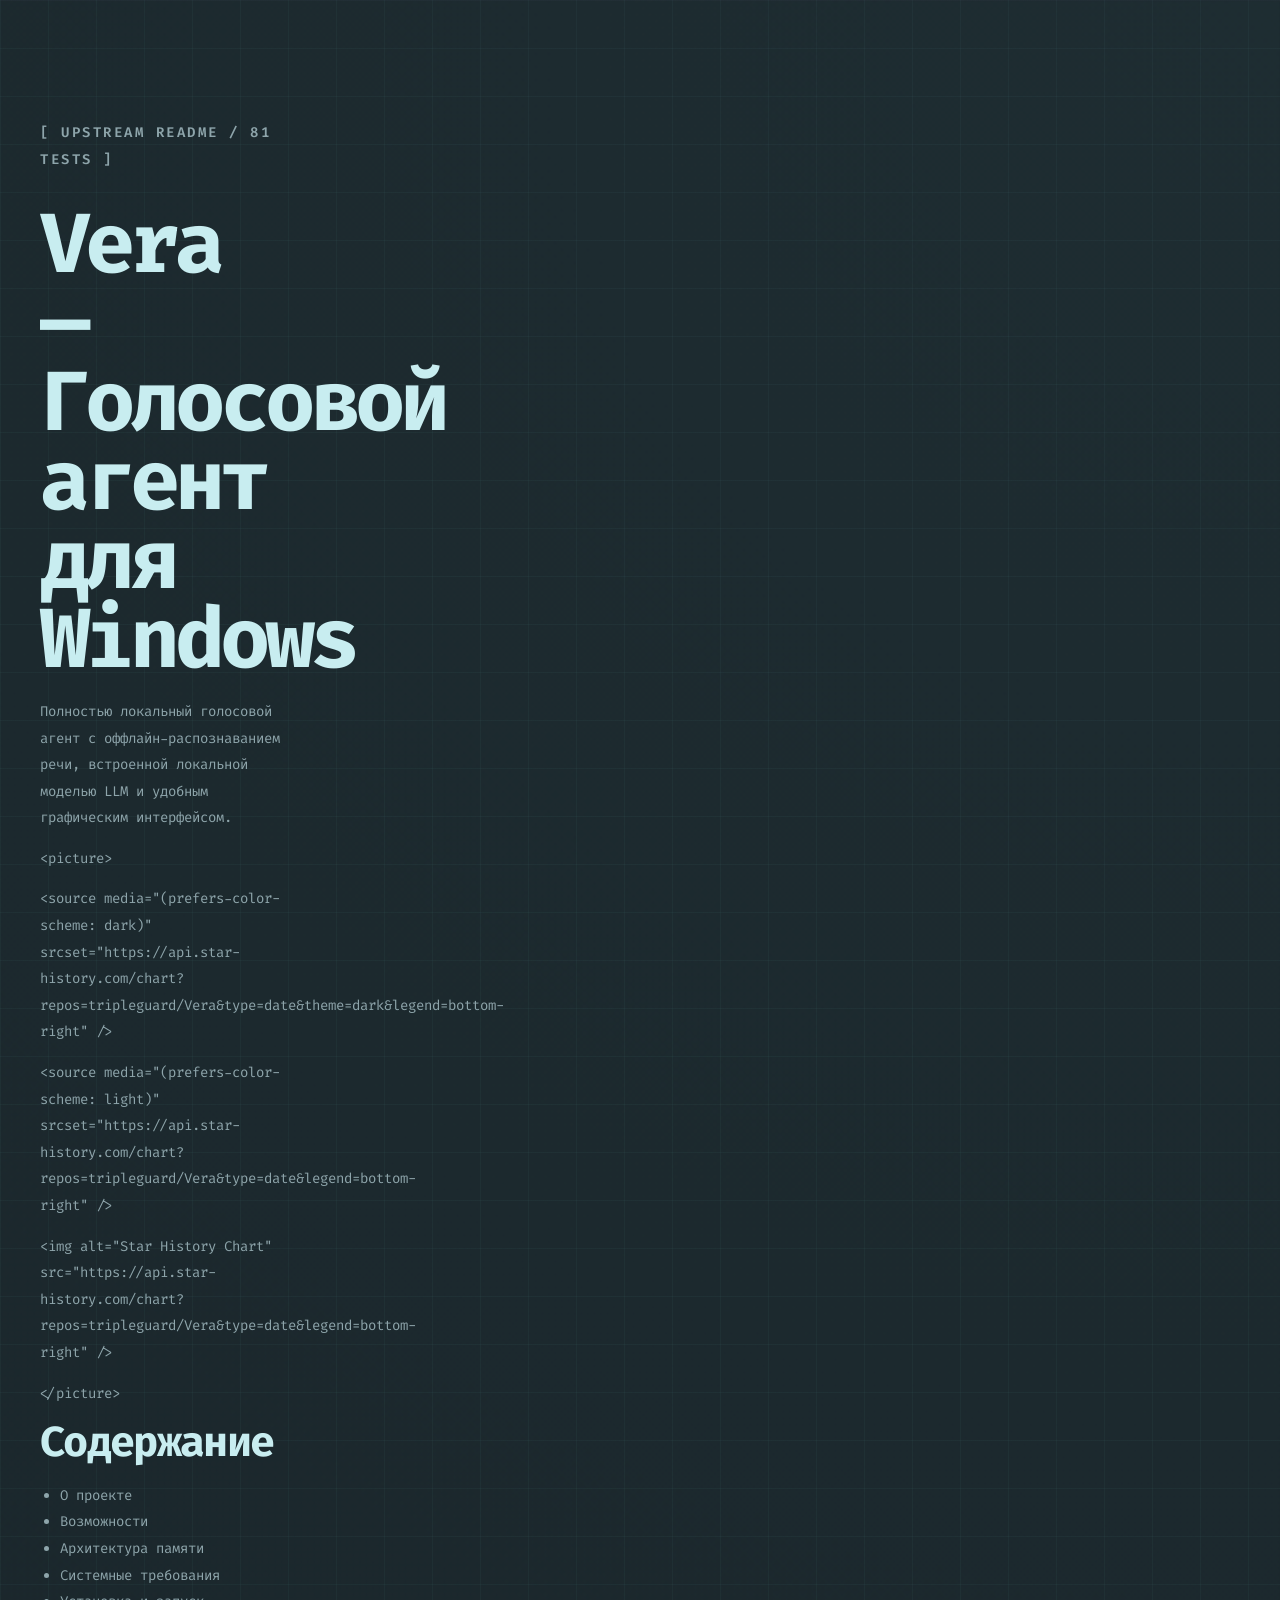
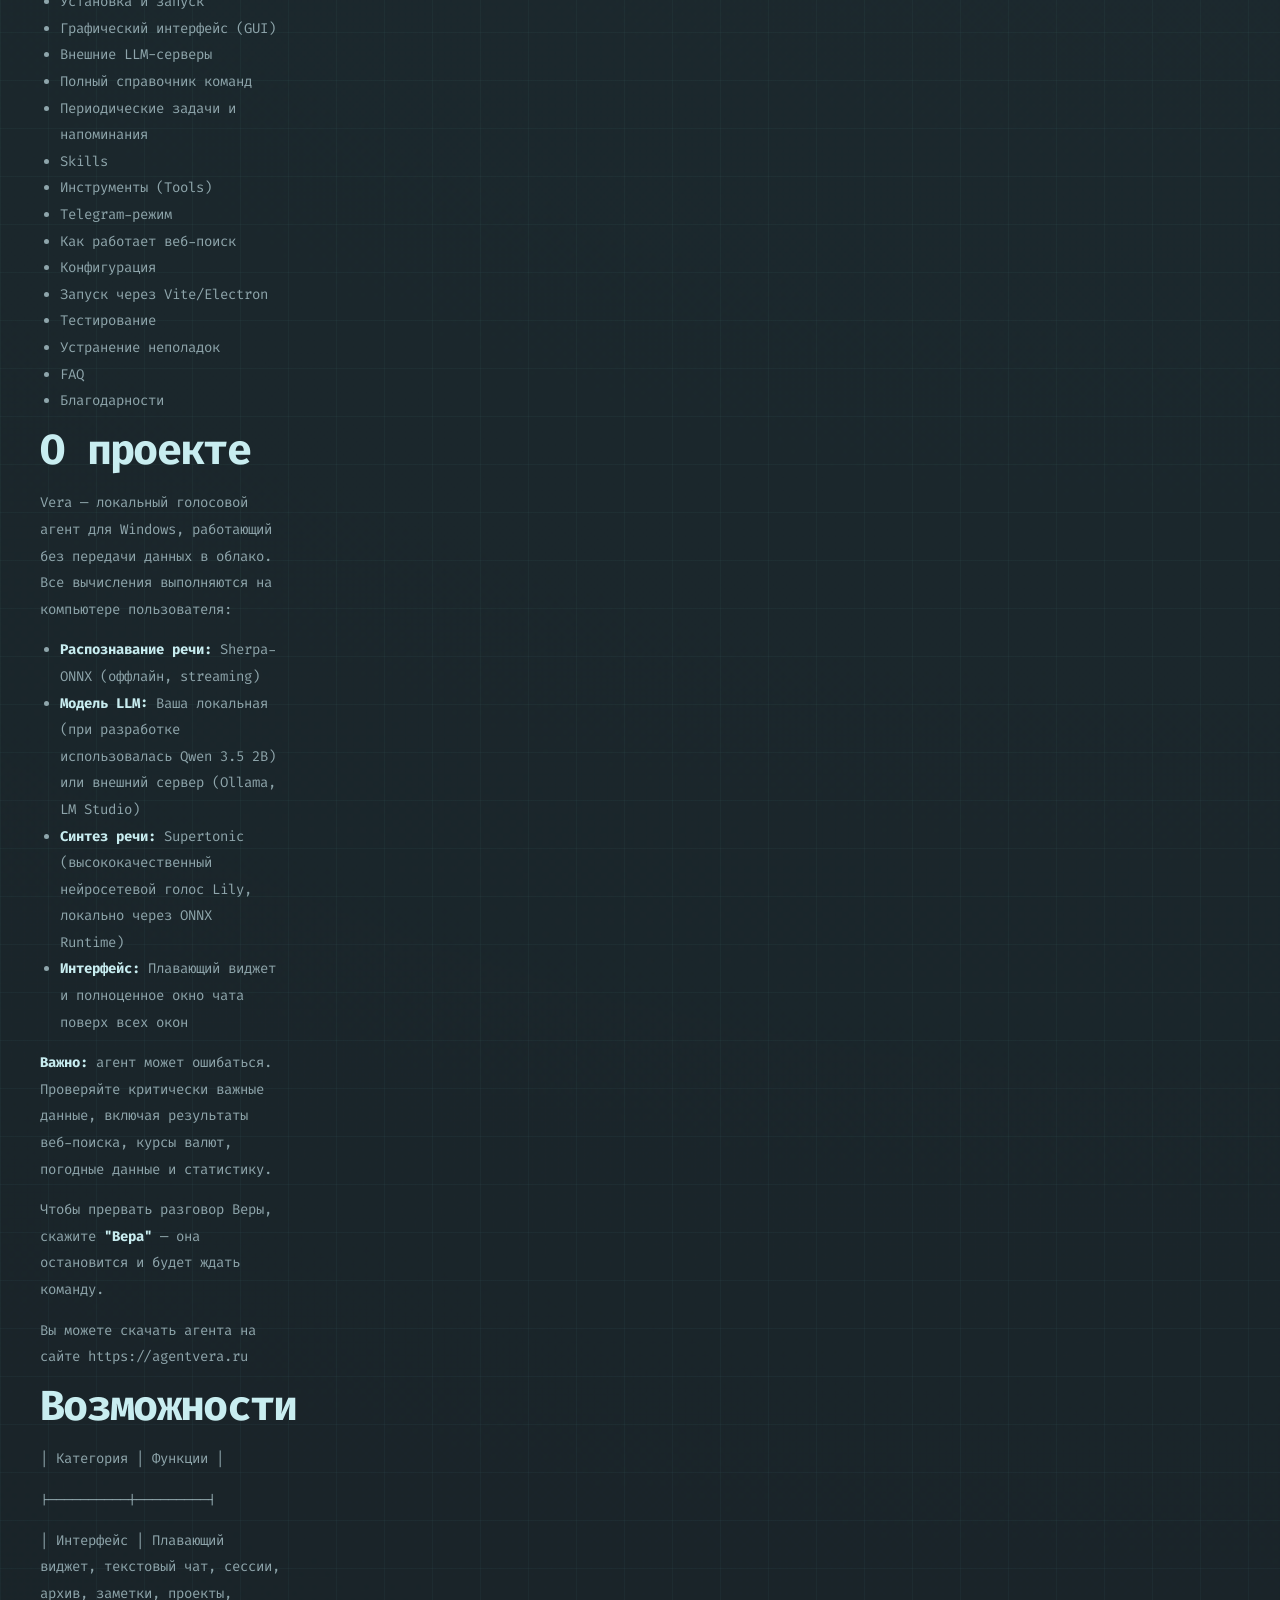
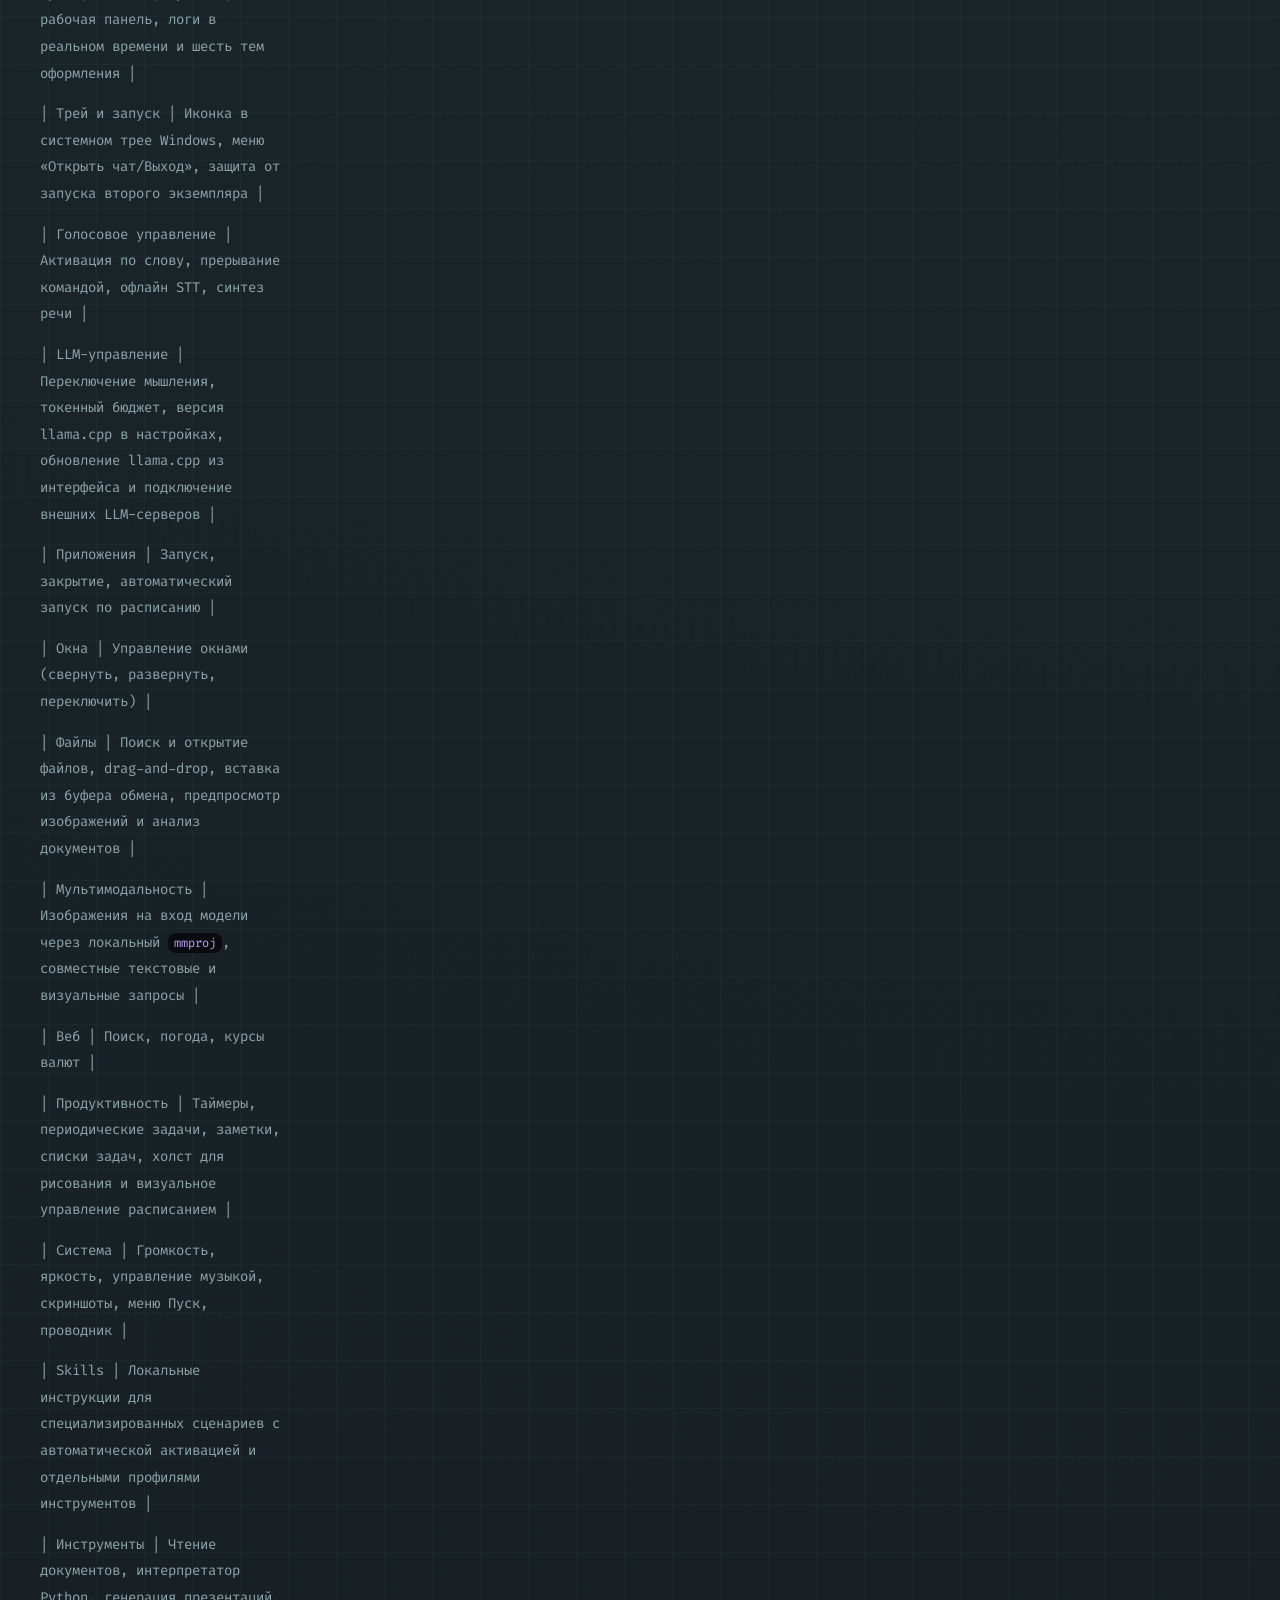
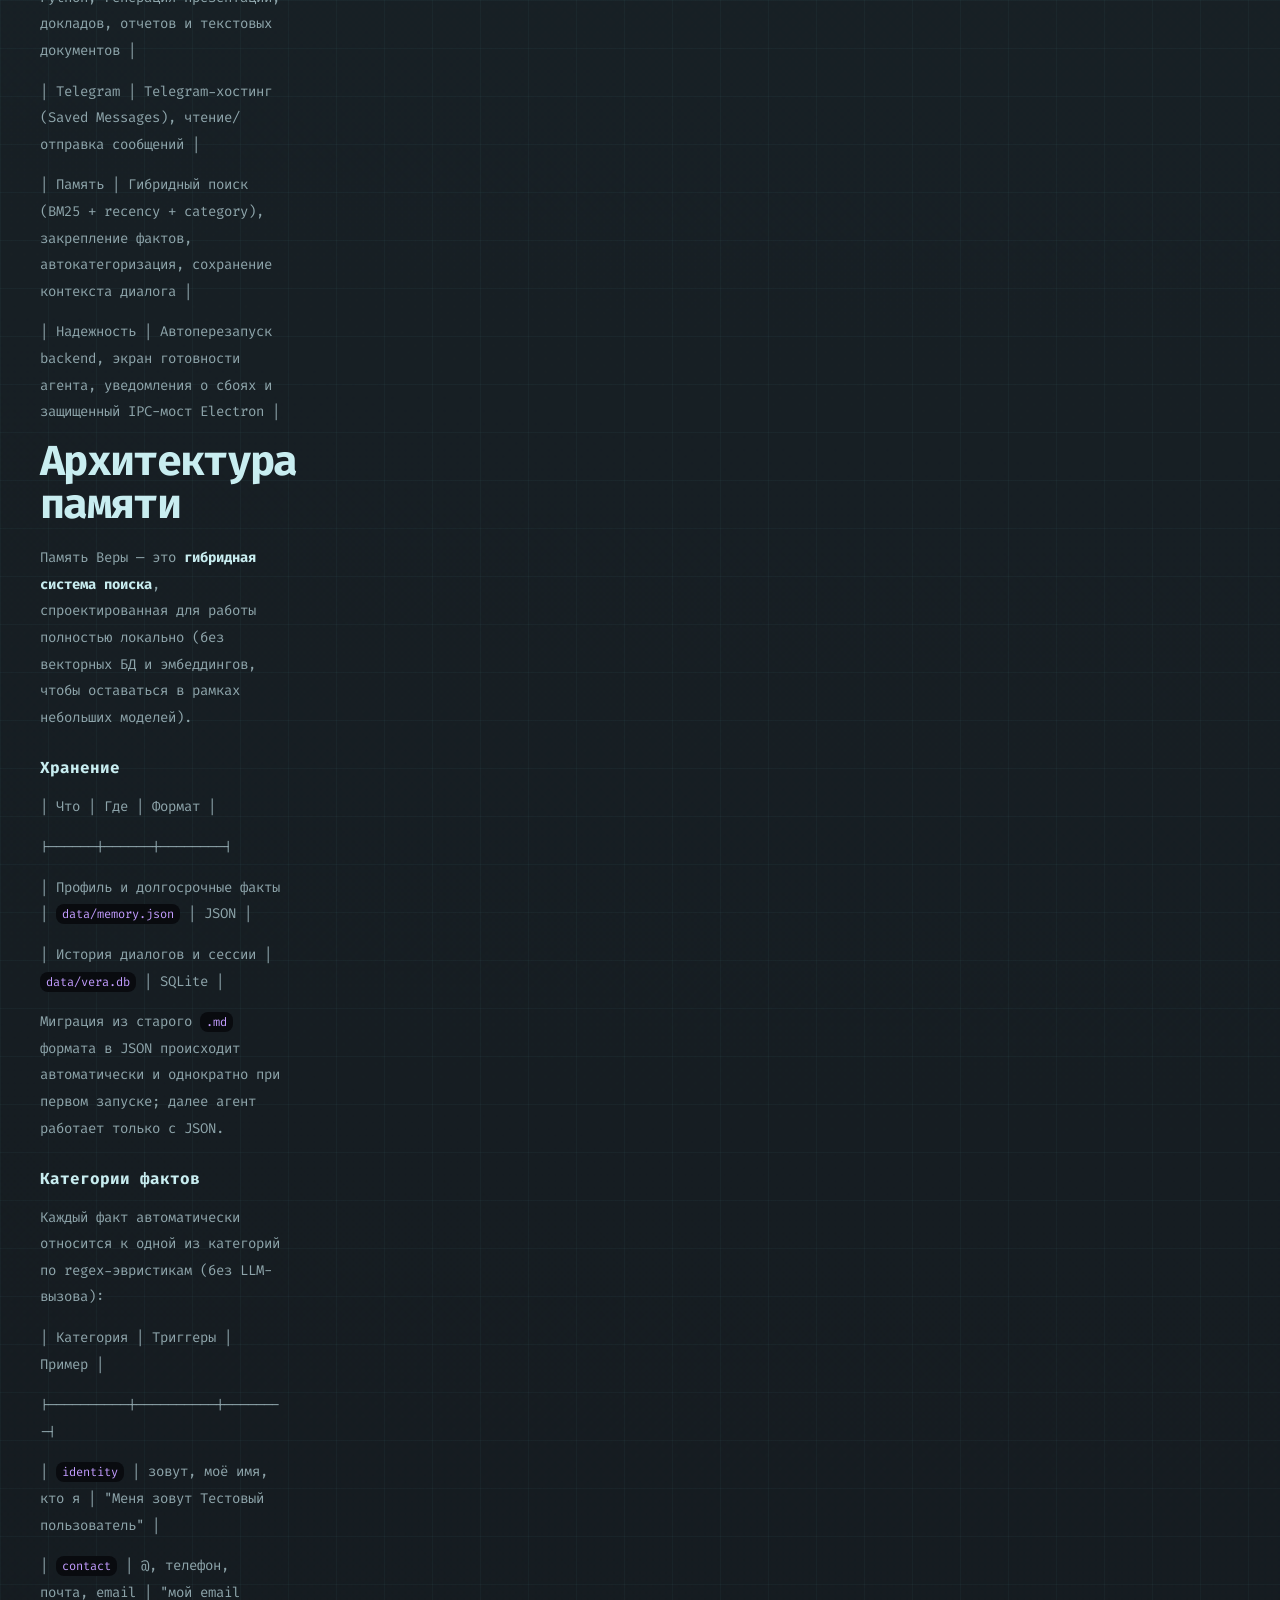
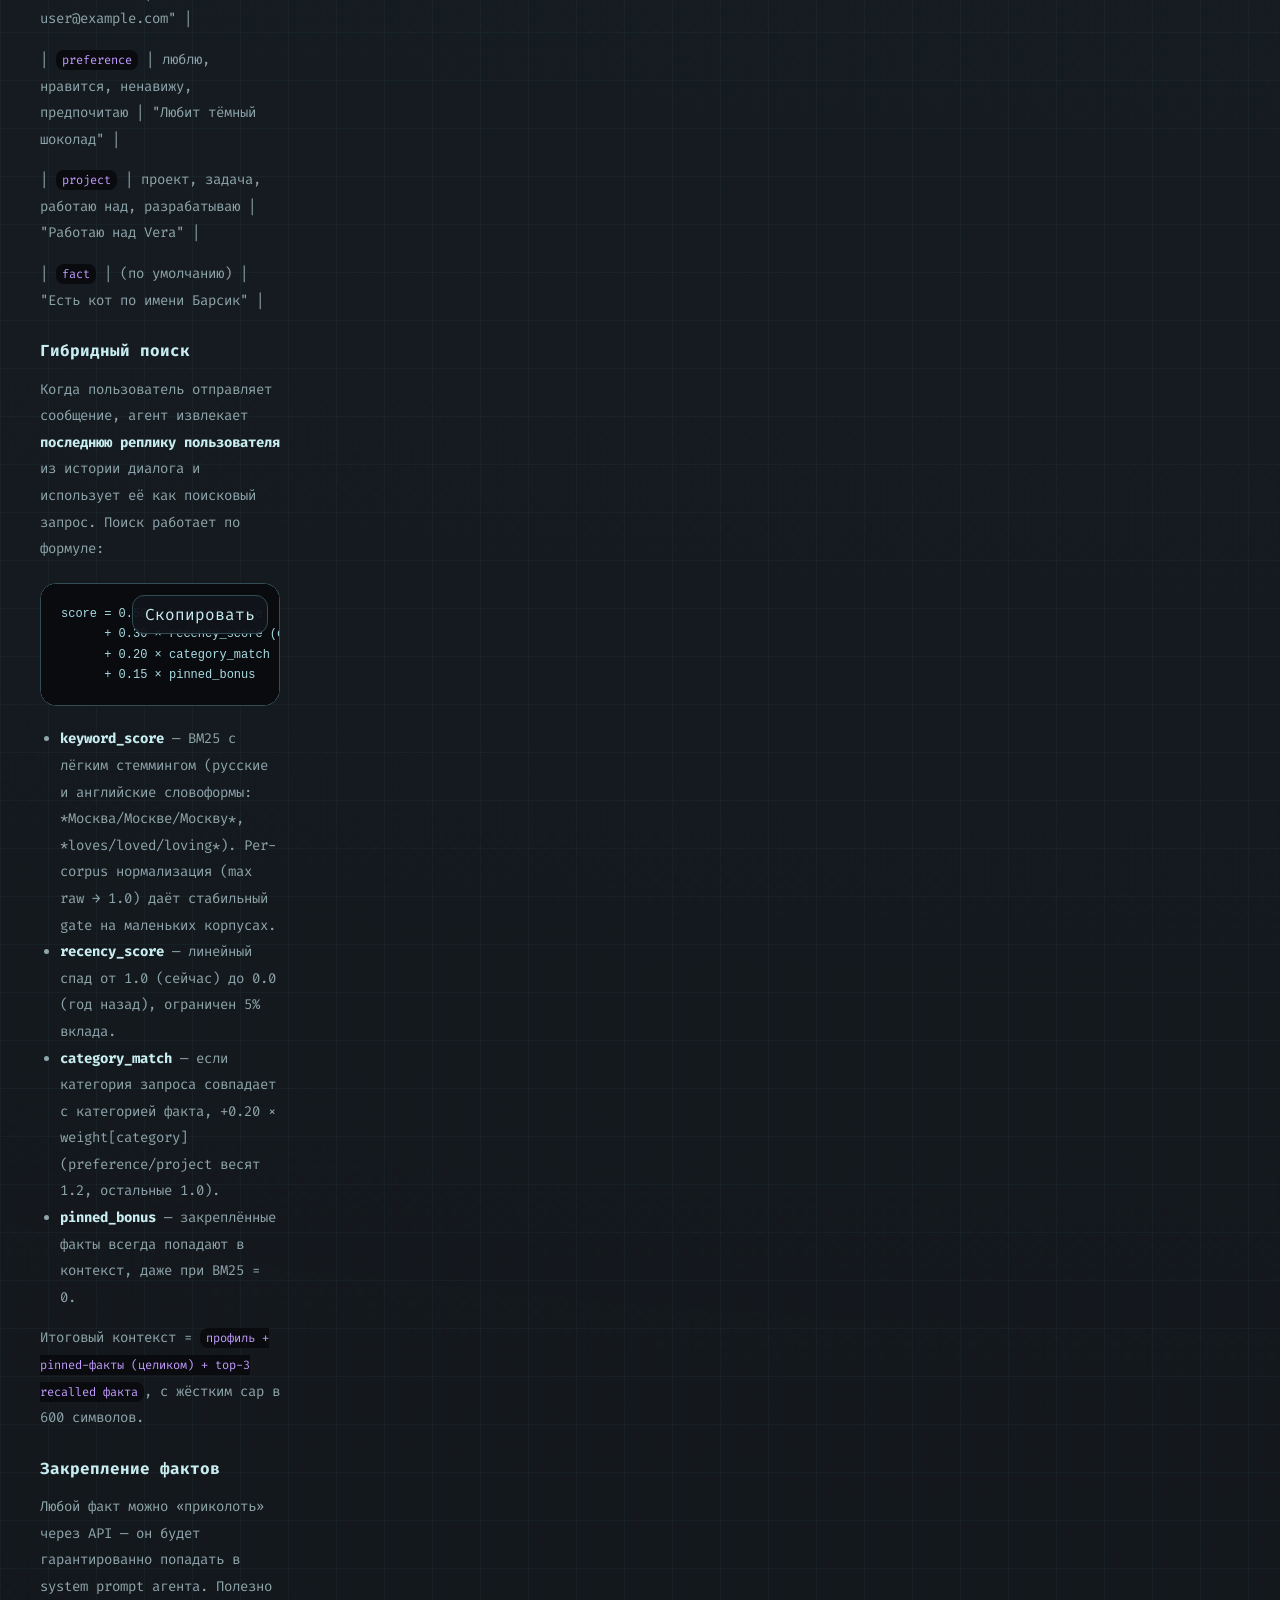
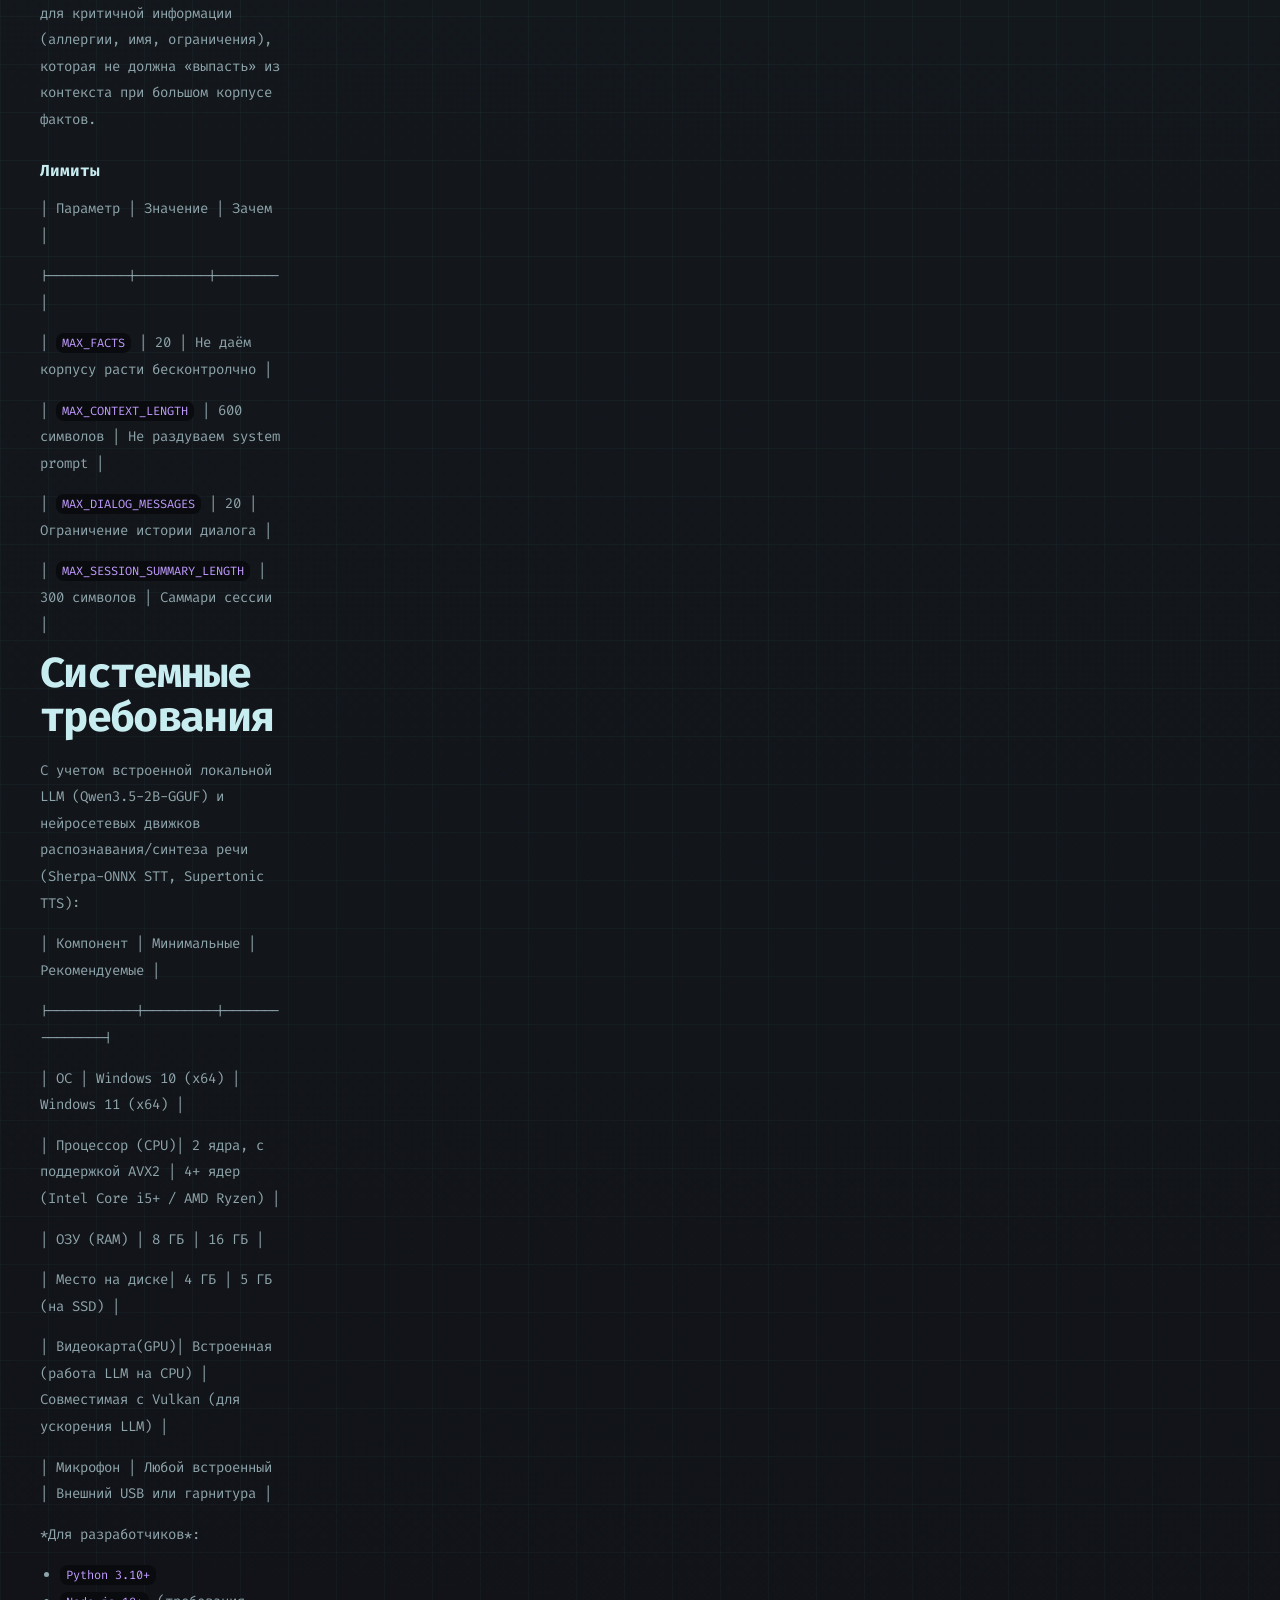
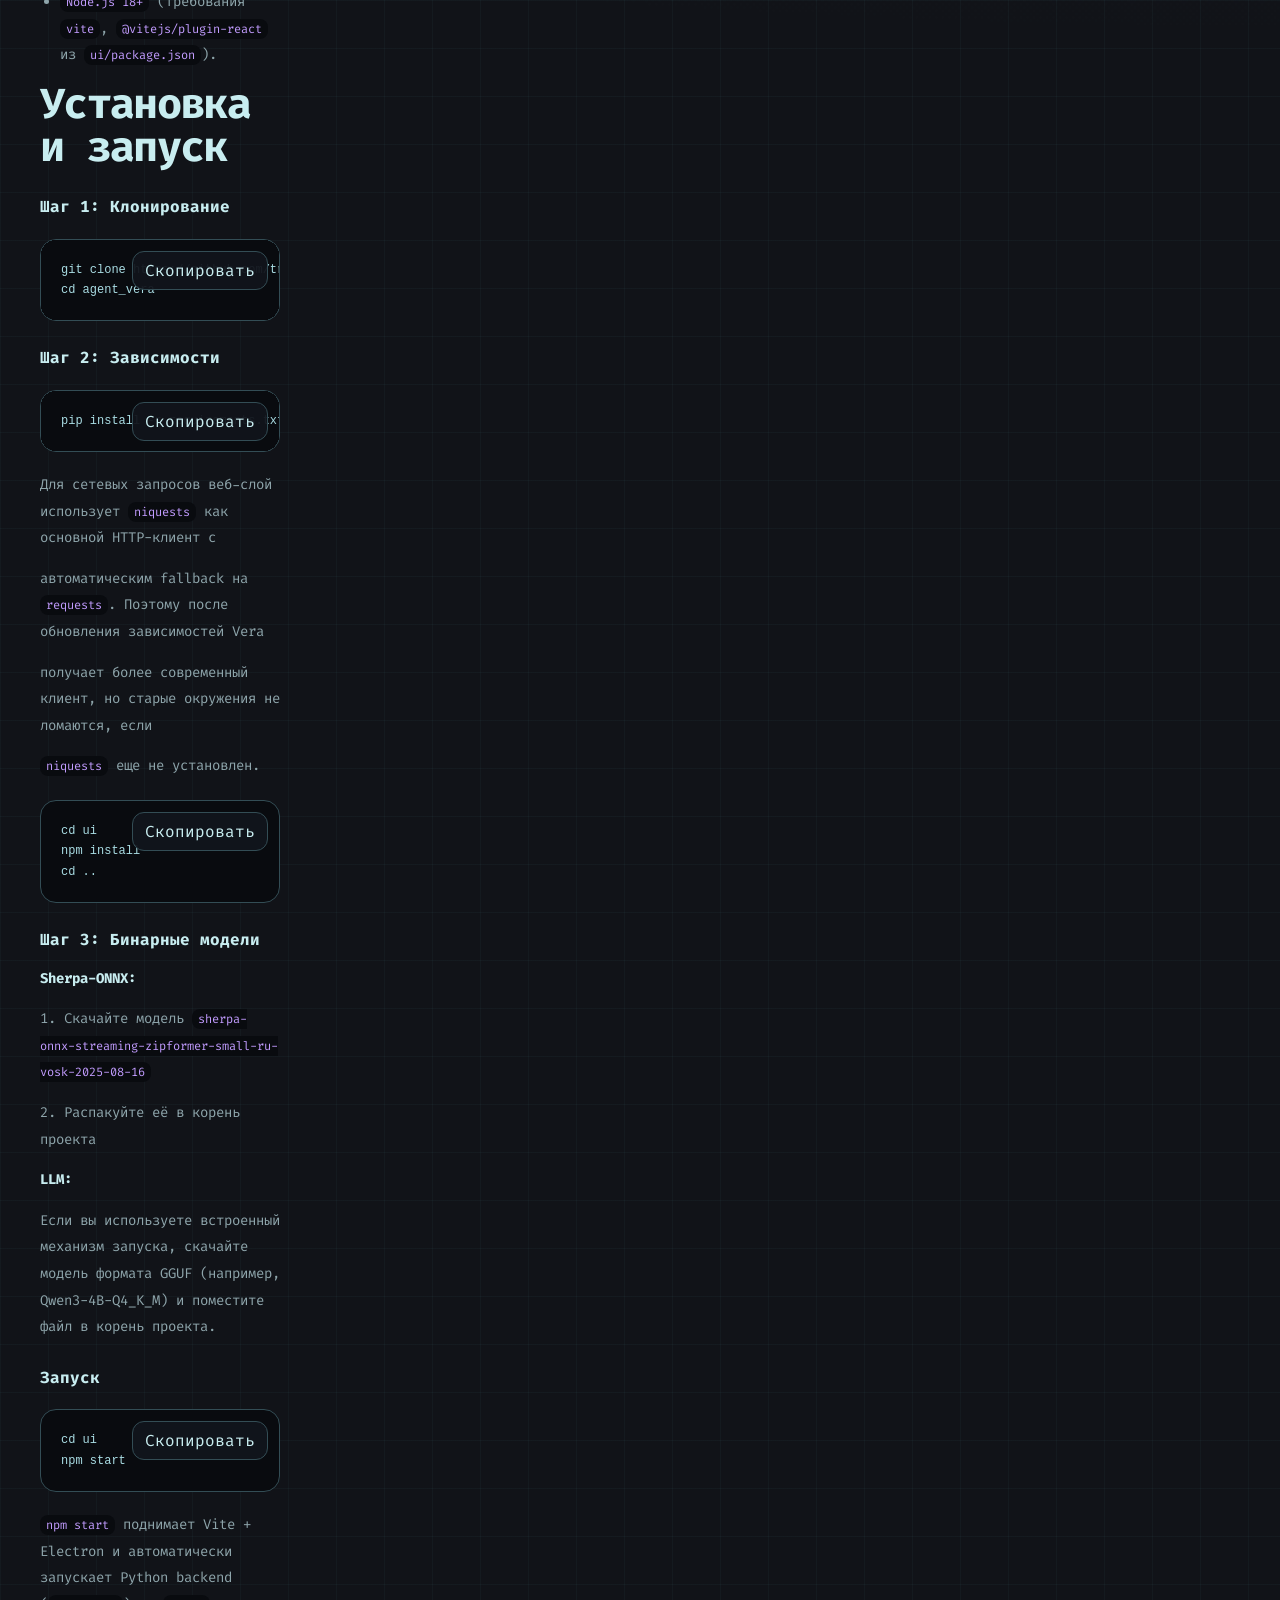
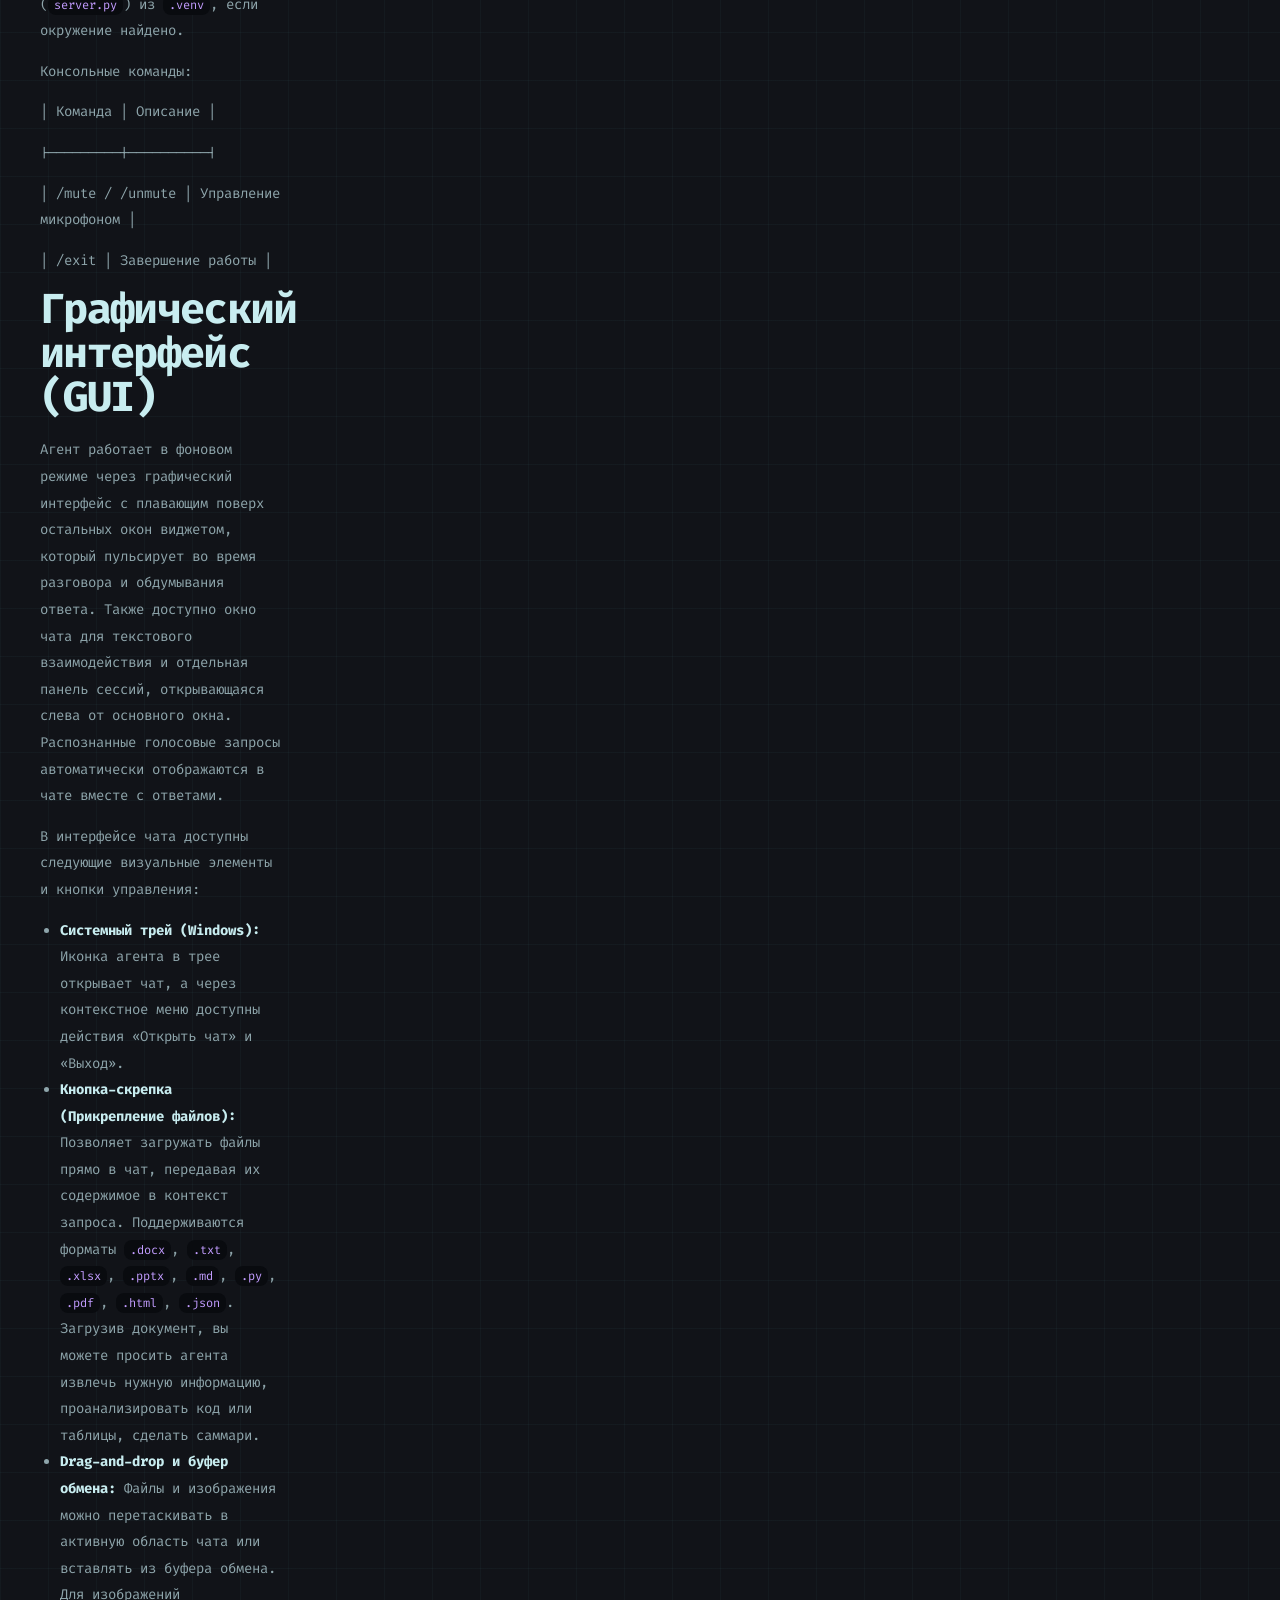
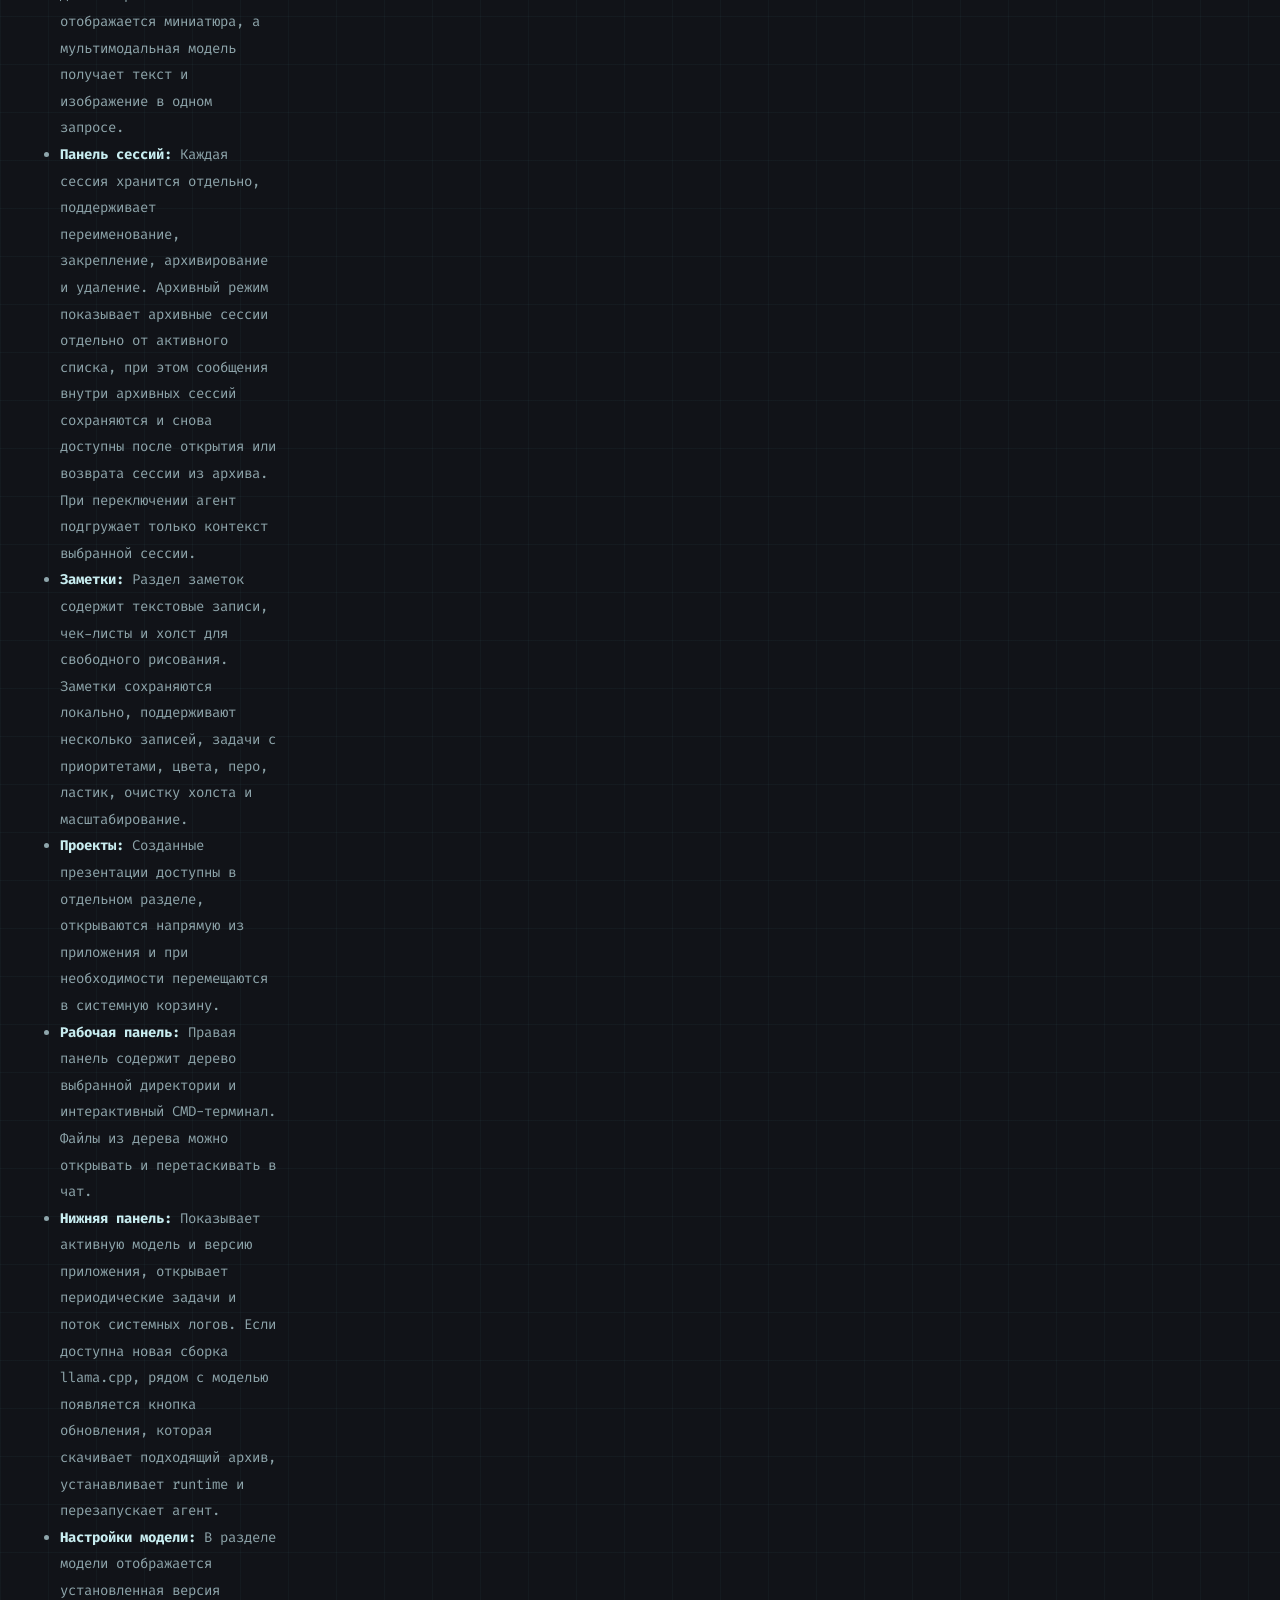
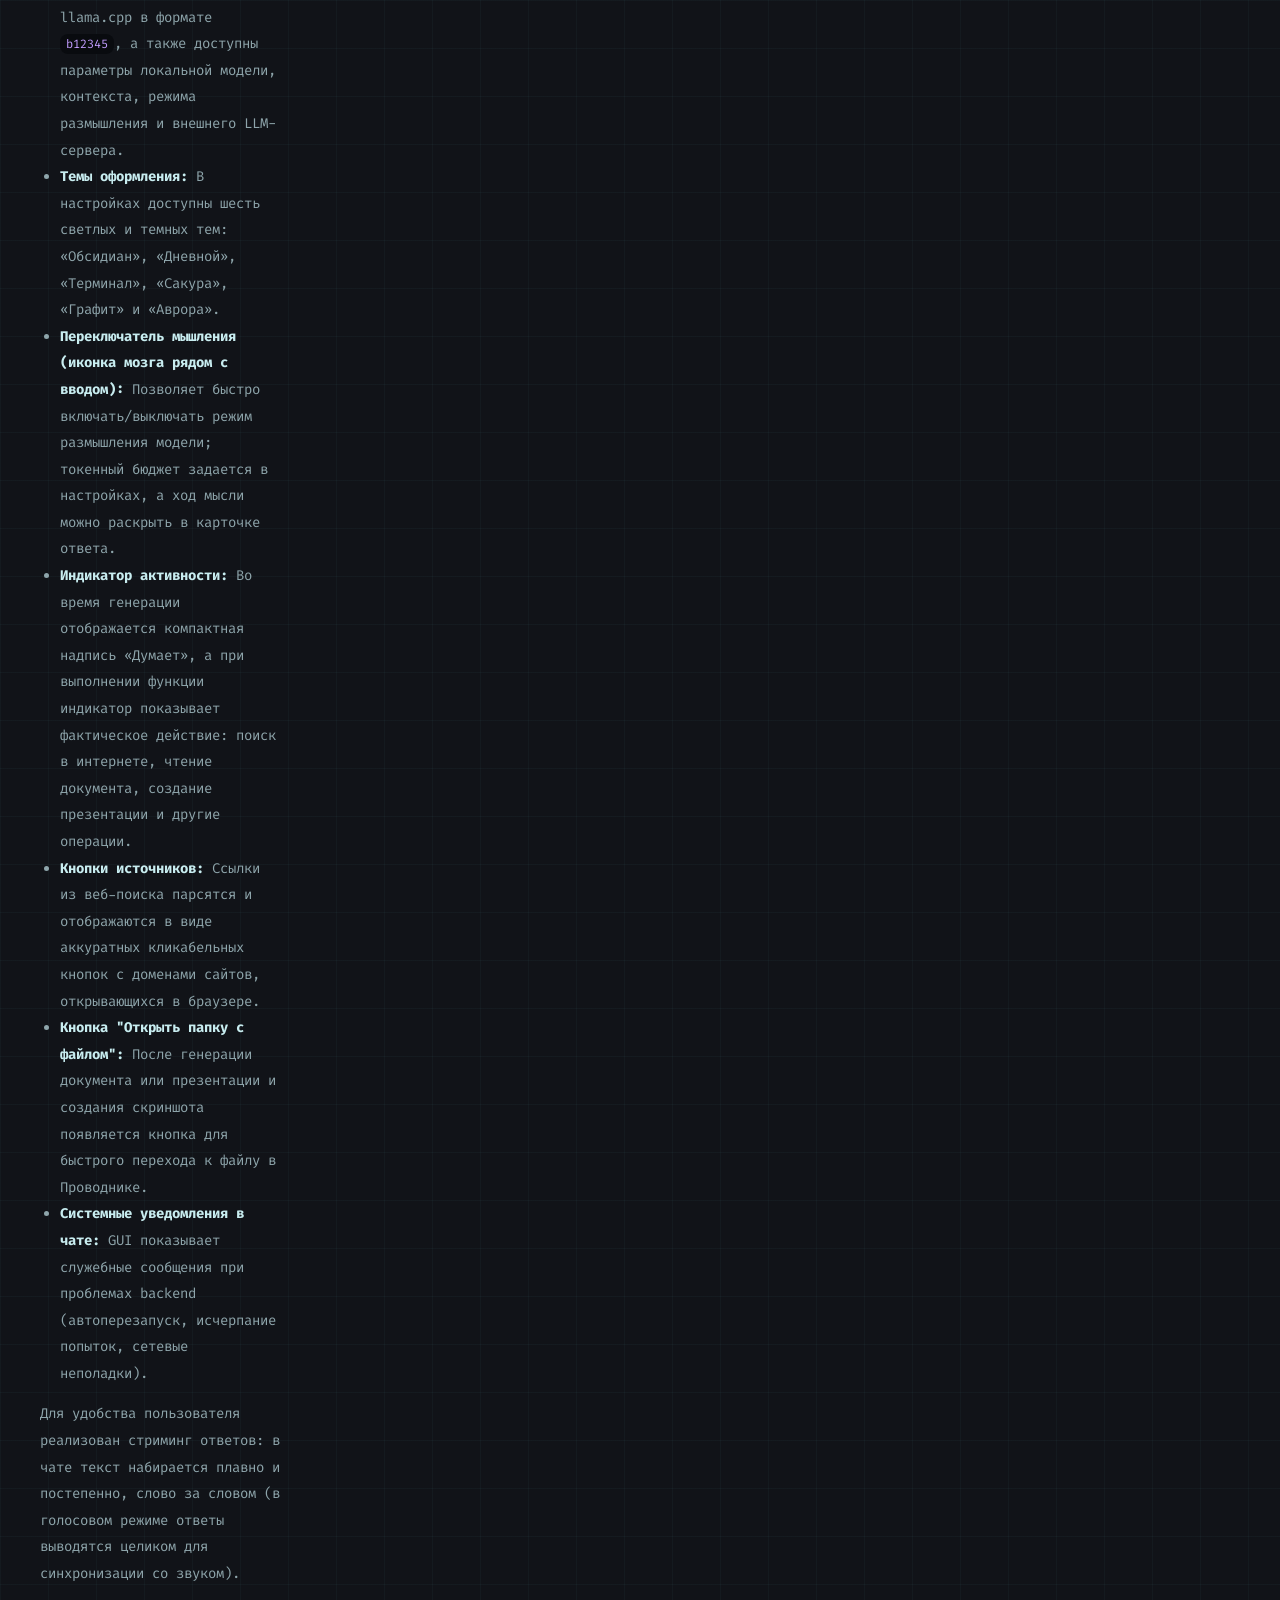
==== commit 7976b93b: "Sync docs with Vera README" ====
--- a/readme.html
+++ b/readme.html
@@ -13,7 +13,7 @@
 <body>
   <main class="docs-shell container readme-shell">
     <article class="docs-content">
-      <p class="section-kicker">[ upstream README / 76 tests ]</p>
+      <p class="section-kicker">[ upstream README / 81 tests ]</p>
       <h1>Vera — Голосовой агент для Windows</h1>
       <p>Полностью локальный голосовой агент с оффлайн-распознаванием речи, встроенной локальной моделью LLM и удобным графическим интерфейсом.</p>
       <p> &lt;picture&gt;</p>
@@ -57,16 +57,16 @@
       <h2>Возможности</h2>
       <p>| Категория | Функции |</p>
       <p>|----------|---------|</p>
-      <p>| Интерфейс | Плавающий виджет, текстовый чат, сессии, проекты, рабочая панель, логи в реальном времени и шесть тем оформления |</p>
+      <p>| Интерфейс | Плавающий виджет, текстовый чат, сессии, архив, заметки, проекты, рабочая панель, логи в реальном времени и шесть тем оформления |</p>
       <p>| Трей и запуск | Иконка в системном трее Windows, меню «Открыть чат/Выход», защита от запуска второго экземпляра |</p>
       <p>| Голосовое управление | Активация по слову, прерывание командой, офлайн STT, синтез речи |</p>
-      <p>| LLM-управление | Переключение мышления, токенный бюджет, подключение внешних LLM-серверов |</p>
+      <p>| LLM-управление | Переключение мышления, токенный бюджет, версия llama.cpp в настройках, обновление llama.cpp из интерфейса и подключение внешних LLM-серверов |</p>
       <p>| Приложения | Запуск, закрытие, автоматический запуск по расписанию |</p>
       <p>| Окна | Управление окнами (свернуть, развернуть, переключить) |</p>
       <p>| Файлы | Поиск и открытие файлов, drag-and-drop, вставка из буфера обмена, предпросмотр изображений и анализ документов |</p>
       <p>| Мультимодальность | Изображения на вход модели через локальный <code>mmproj</code>, совместные текстовые и визуальные запросы |</p>
       <p>| Веб | Поиск, погода, курсы валют |</p>
-      <p>| Продуктивность | Таймеры, периодические задачи, визуальное управление расписанием |</p>
+      <p>| Продуктивность | Таймеры, периодические задачи, заметки, списки задач, холст для рисования и визуальное управление расписанием |</p>
       <p>| Система | Громкость, яркость, управление музыкой, скриншоты, меню Пуск, проводник |</p>
       <p>| Skills | Локальные инструкции для специализированных сценариев с автоматической активацией и отдельными профилями инструментов |</p>
       <p>| Инструменты | Чтение документов, интерпретатор Python, генерация презентаций, докладов, отчетов и текстовых документов |</p>
@@ -162,10 +162,12 @@
       <li><strong>Системный трей (Windows):</strong> Иконка агента в трее открывает чат, а через контекстное меню доступны действия «Открыть чат» и «Выход».</li>
       <li><strong>Кнопка-скрепка (Прикрепление файлов):</strong> Позволяет загружать файлы прямо в чат, передавая их содержимое в контекст запроса. Поддерживаются форматы <code>.docx</code>, <code>.txt</code>, <code>.xlsx</code>, <code>.pptx</code>, <code>.md</code>, <code>.py</code>, <code>.pdf</code>, <code>.html</code>, <code>.json</code>. Загрузив документ, вы можете просить агента извлечь нужную информацию, проанализировать код или таблицы, сделать саммари.</li>
       <li><strong>Drag-and-drop и буфер обмена:</strong> Файлы и изображения можно перетаскивать в активную область чата или вставлять из буфера обмена. Для изображений отображается миниатюра, а мультимодальная модель получает текст и изображение в одном запросе.</li>
-      <li><strong>Панель сессий:</strong> Каждая сессия хранится отдельно, поддерживает переименование, закрепление, архивирование и удаление. При переключении агент подгружает только контекст выбранной сессии.</li>
+      <li><strong>Панель сессий:</strong> Каждая сессия хранится отдельно, поддерживает переименование, закрепление, архивирование и удаление. Архивный режим показывает архивные сессии отдельно от активного списка, при этом сообщения внутри архивных сессий сохраняются и снова доступны после открытия или возврата сессии из архива. При переключении агент подгружает только контекст выбранной сессии.</li>
+      <li><strong>Заметки:</strong> Раздел заметок содержит текстовые записи, чек-листы и холст для свободного рисования. Заметки сохраняются локально, поддерживают несколько записей, задачи с приоритетами, цвета, перо, ластик, очистку холста и масштабирование.</li>
       <li><strong>Проекты:</strong> Созданные презентации доступны в отдельном разделе, открываются напрямую из приложения и при необходимости перемещаются в системную корзину.</li>
       <li><strong>Рабочая панель:</strong> Правая панель содержит дерево выбранной директории и интерактивный CMD-терминал. Файлы из дерева можно открывать и перетаскивать в чат.</li>
-      <li><strong>Нижняя панель:</strong> Показывает активную модель и версию приложения, открывает периодические задачи и поток системных логов.</li>
+      <li><strong>Нижняя панель:</strong> Показывает активную модель и версию приложения, открывает периодические задачи и поток системных логов. Если доступна новая сборка llama.cpp, рядом с моделью появляется кнопка обновления, которая скачивает подходящий архив, устанавливает runtime и перезапускает агент.</li>
+      <li><strong>Настройки модели:</strong> В разделе модели отображается установленная версия llama.cpp в формате <code>b12345</code>, а также доступны параметры локальной модели, контекста, режима размышления и внешнего LLM-сервера.</li>
       <li><strong>Темы оформления:</strong> В настройках доступны шесть светлых и темных тем: «Обсидиан», «Дневной», «Терминал», «Сакура», «Графит» и «Аврора».</li>
       <li><strong>Переключатель мышления (иконка мозга рядом с вводом):</strong> Позволяет быстро включать/выключать режим размышления модели; токенный бюджет задается в настройках, а ход мысли можно раскрыть в карточке ответа.</li>
       <li><strong>Индикатор активности:</strong> Во время генерации отображается компактная надпись «Думает», а при выполнении функции индикатор показывает фактическое действие: поиск в интернете, чтение документа, создание презентации и другие операции.</li>
@@ -252,7 +254,7 @@
 Вера, найди информацию о Python
 Вера, кто такой Эйнштейн
 Вера, открой ютуб</code></pre></div>
-      <p>Погода определяется по указанному городу. Если город в запросе не назван, используется поле профиля <code>город</code> из памяти пользователя. Профиль можно заполнить обычной командой памяти, например: «Вера, запомни мой город Москва». В ответе показываются текущая температура, погодные условия и короткая рекомендация по одежде или осадкам.</p>
+      <p>Погода определяется по указанному городу. Если город в запросе не назван, но агент знает ваш город из памяти, простой запрос «Вера, погода» будет искать прогноз именно для этого города. Профиль можно заполнить обычной командой памяти, например: «Вера, запомни мой город Москва». В ответе показываются текущая температура, погодные условия и короткая рекомендация по одежде или осадкам.</p>
       <p>Источником курсов валют является ЦБ РФ.</p>
       <h3>Память и контекст</h3>
       <p>Агент обладает долгосрочной персистентной памятью (сохраняется между запусками в <code>data/memory.json</code>). Факты извлекаются автоматически из обычного разговора и автоматически распределяются по категориям (<code>identity</code> / <code>contact</code> / <code>preference</code> / <code>project</code> / <code>fact</code>). При формировании ответа используется гибридный поиск (BM25 + recency + category match) — релевантные факты подтягиваются в system prompt как контекст.</p>
@@ -327,7 +329,7 @@
       <h2>Тестирование</h2>
       <p>Тесты написаны на <code>unittest</code> (без внешних зависимостей) и лежат в <code>tests/</code>. Полный прогон:</p>
       <div class="code-wrap"><pre class="code-block"><code>python tests/run_all.py</code></pre></div>
-      <p>Покрытие (76 тестов):</p>
+      <p>Покрытие (81 тест):</p>
       <p>| Область | Что покрывает |</p>
       <p>|---------|---------------|</p>
       <p>| Аудио и мультимодальность | Нормализация громкости TTS, отсутствие клиппинга, поиск основной GGUF-модели и передача изображений |</p>
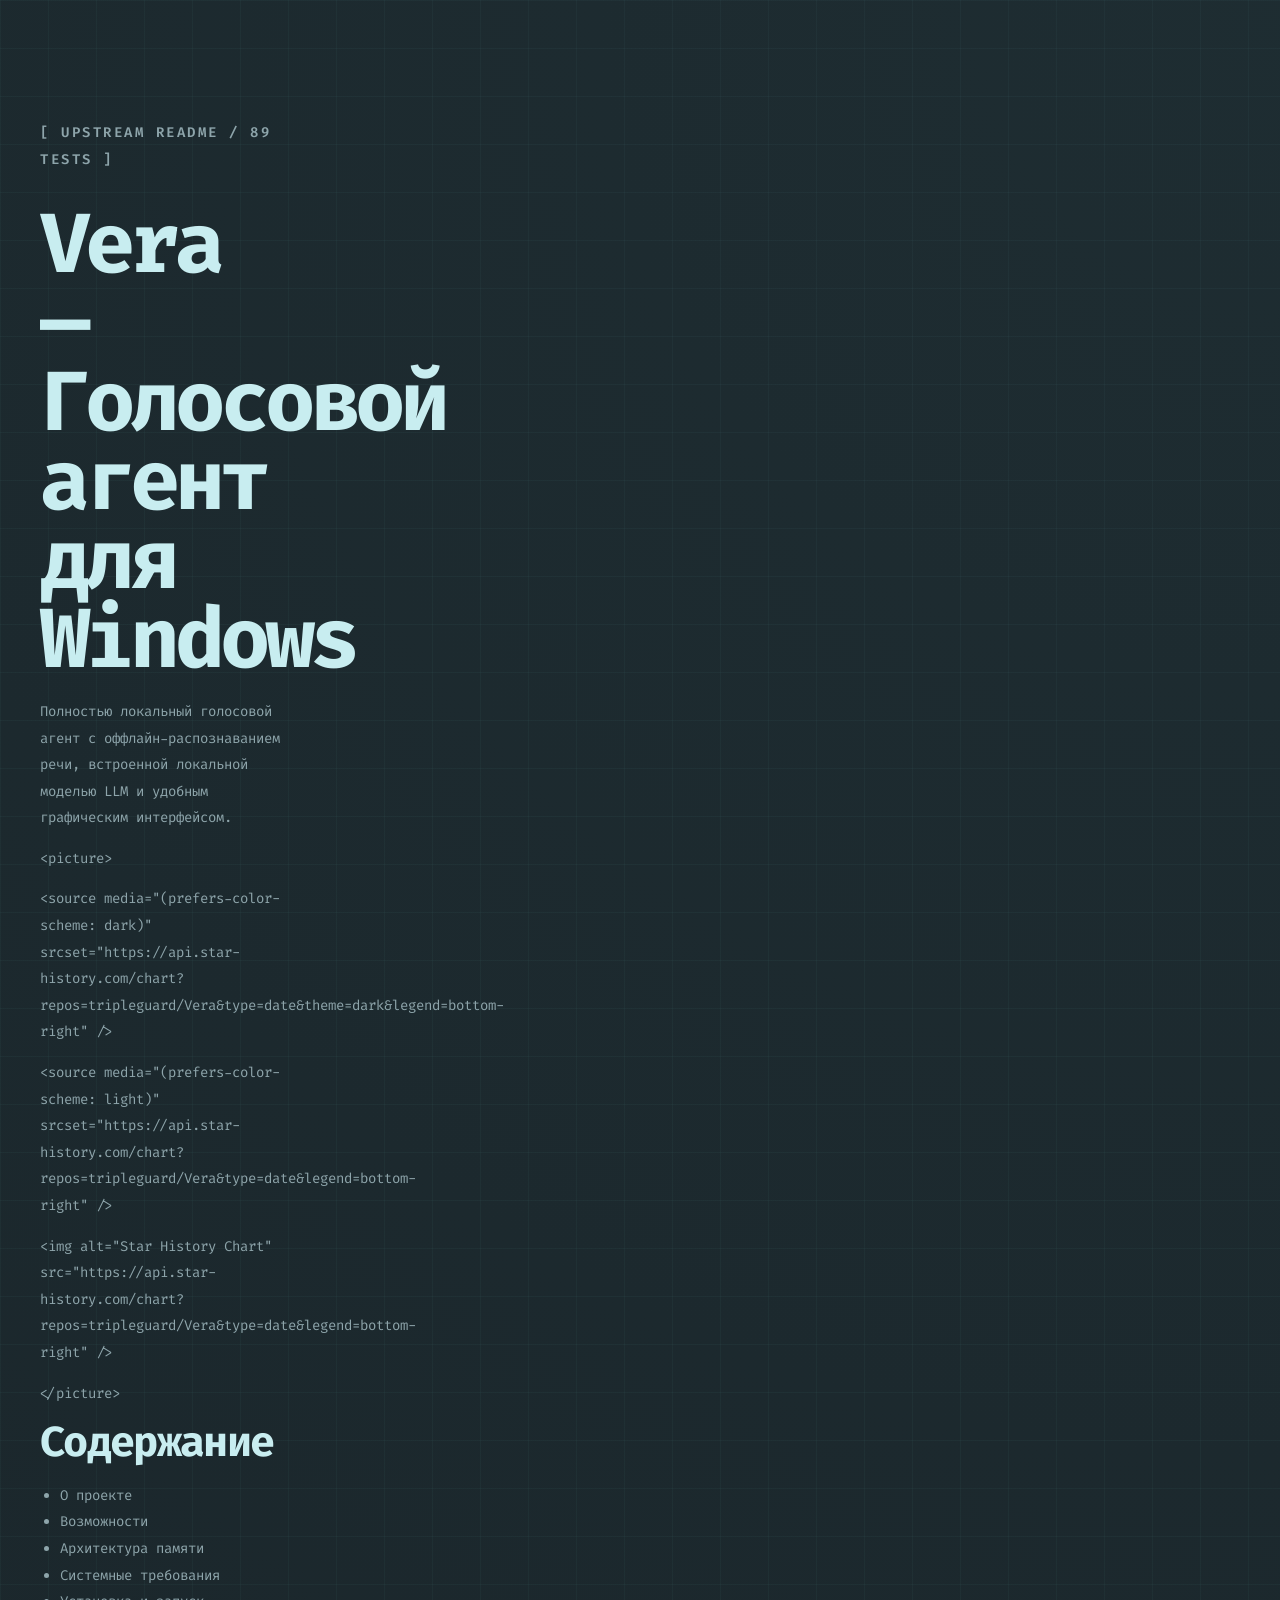
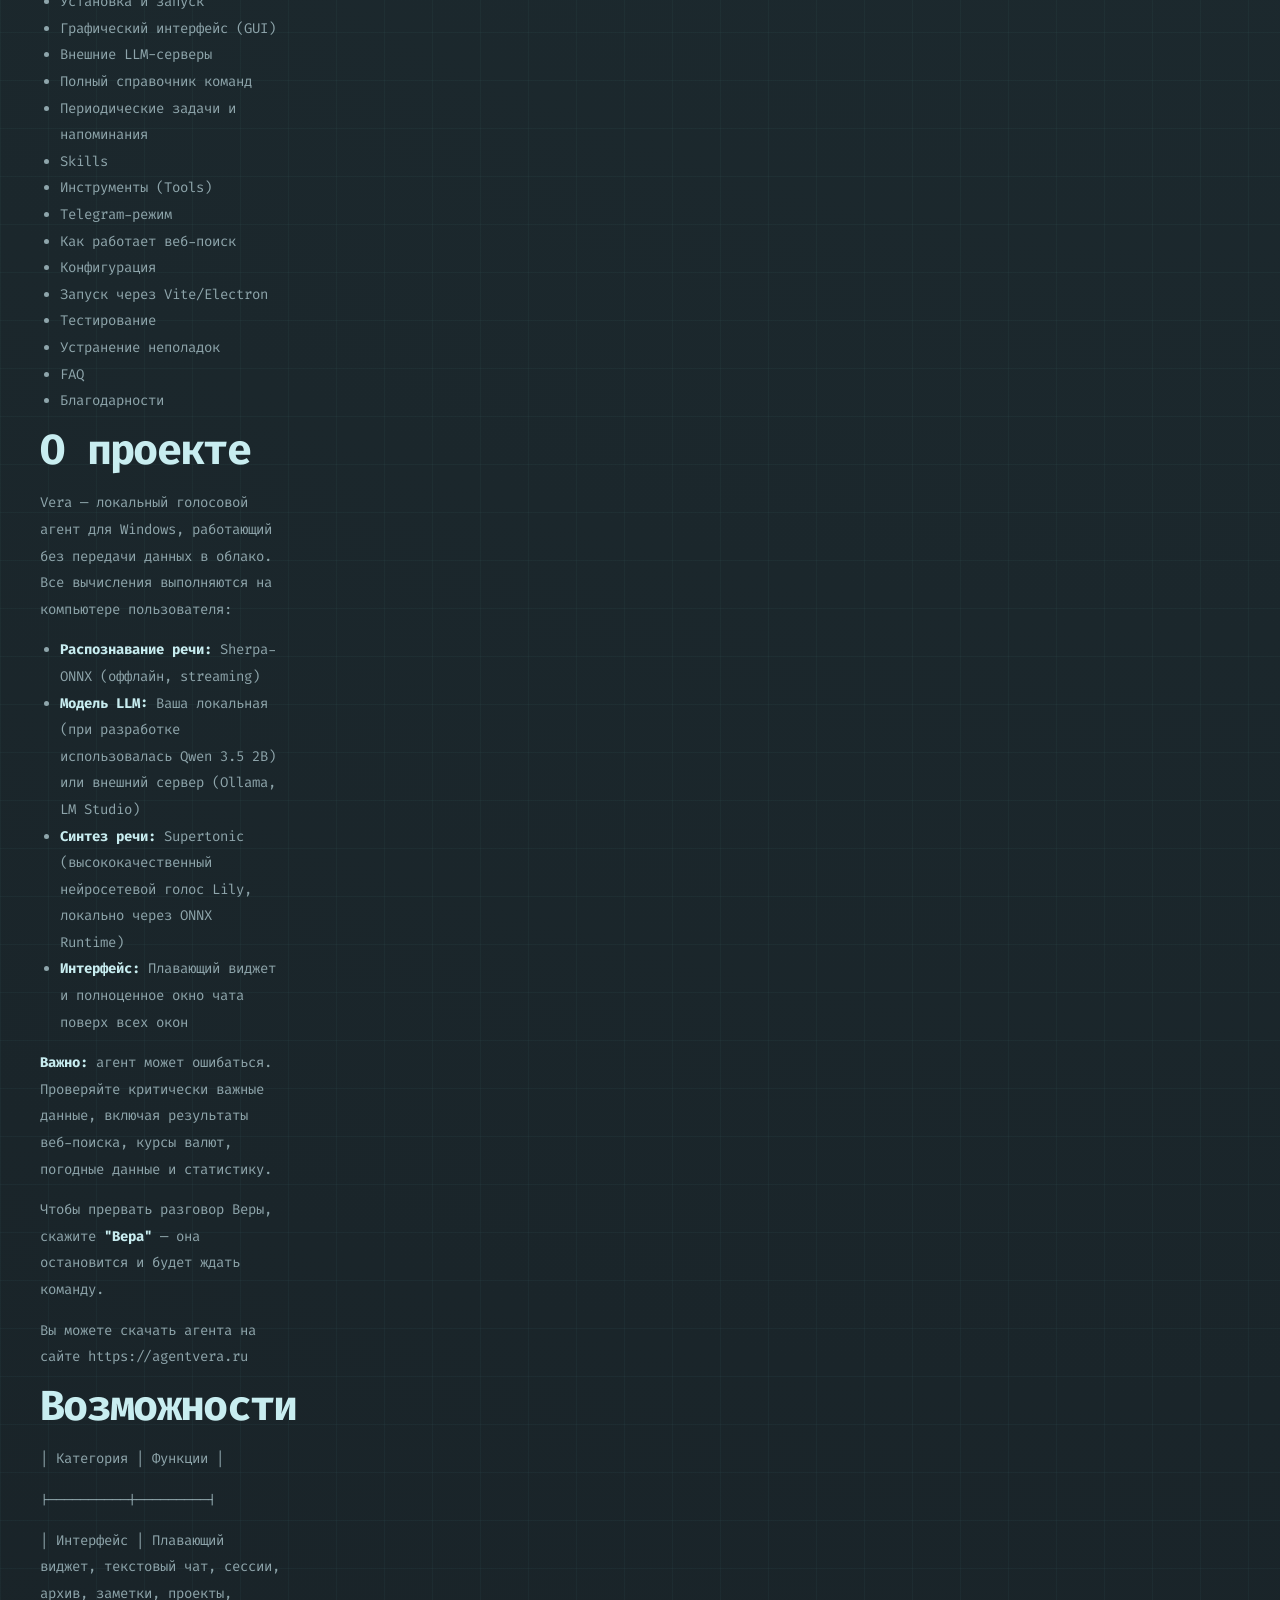
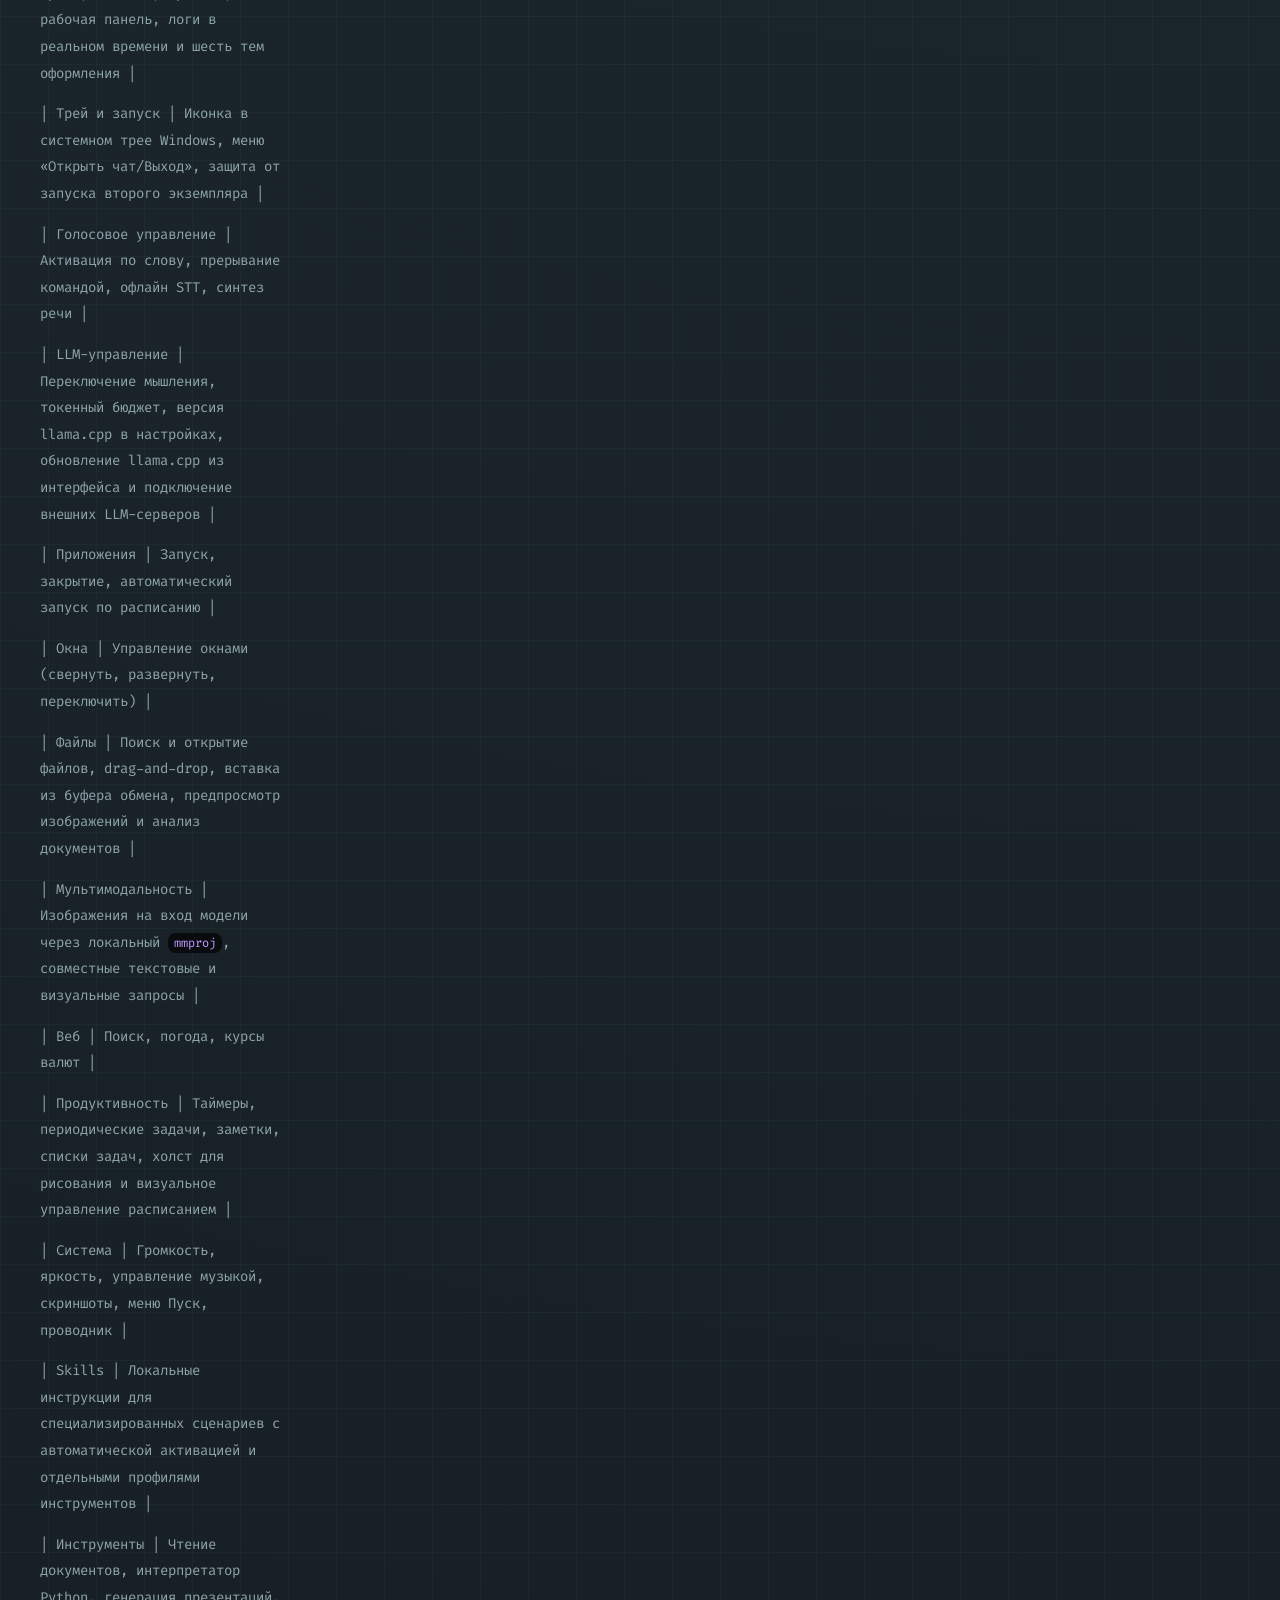
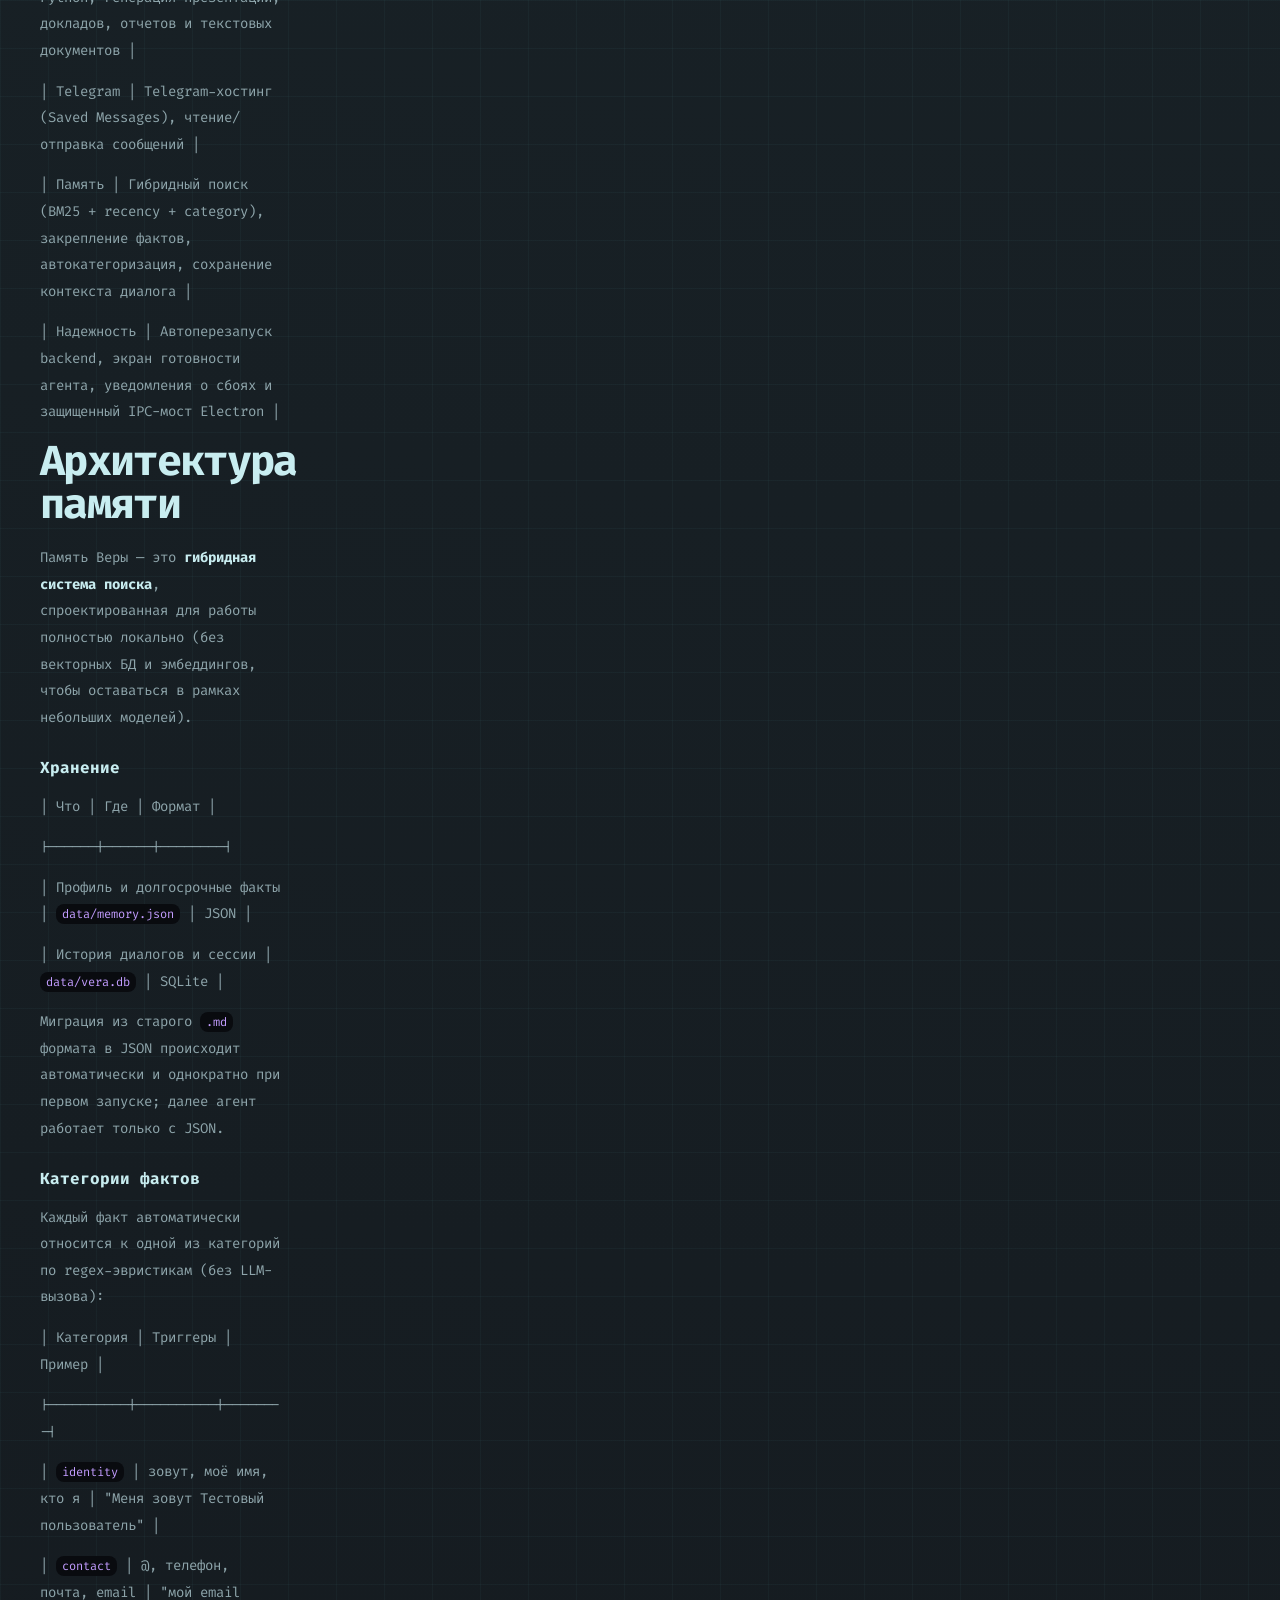
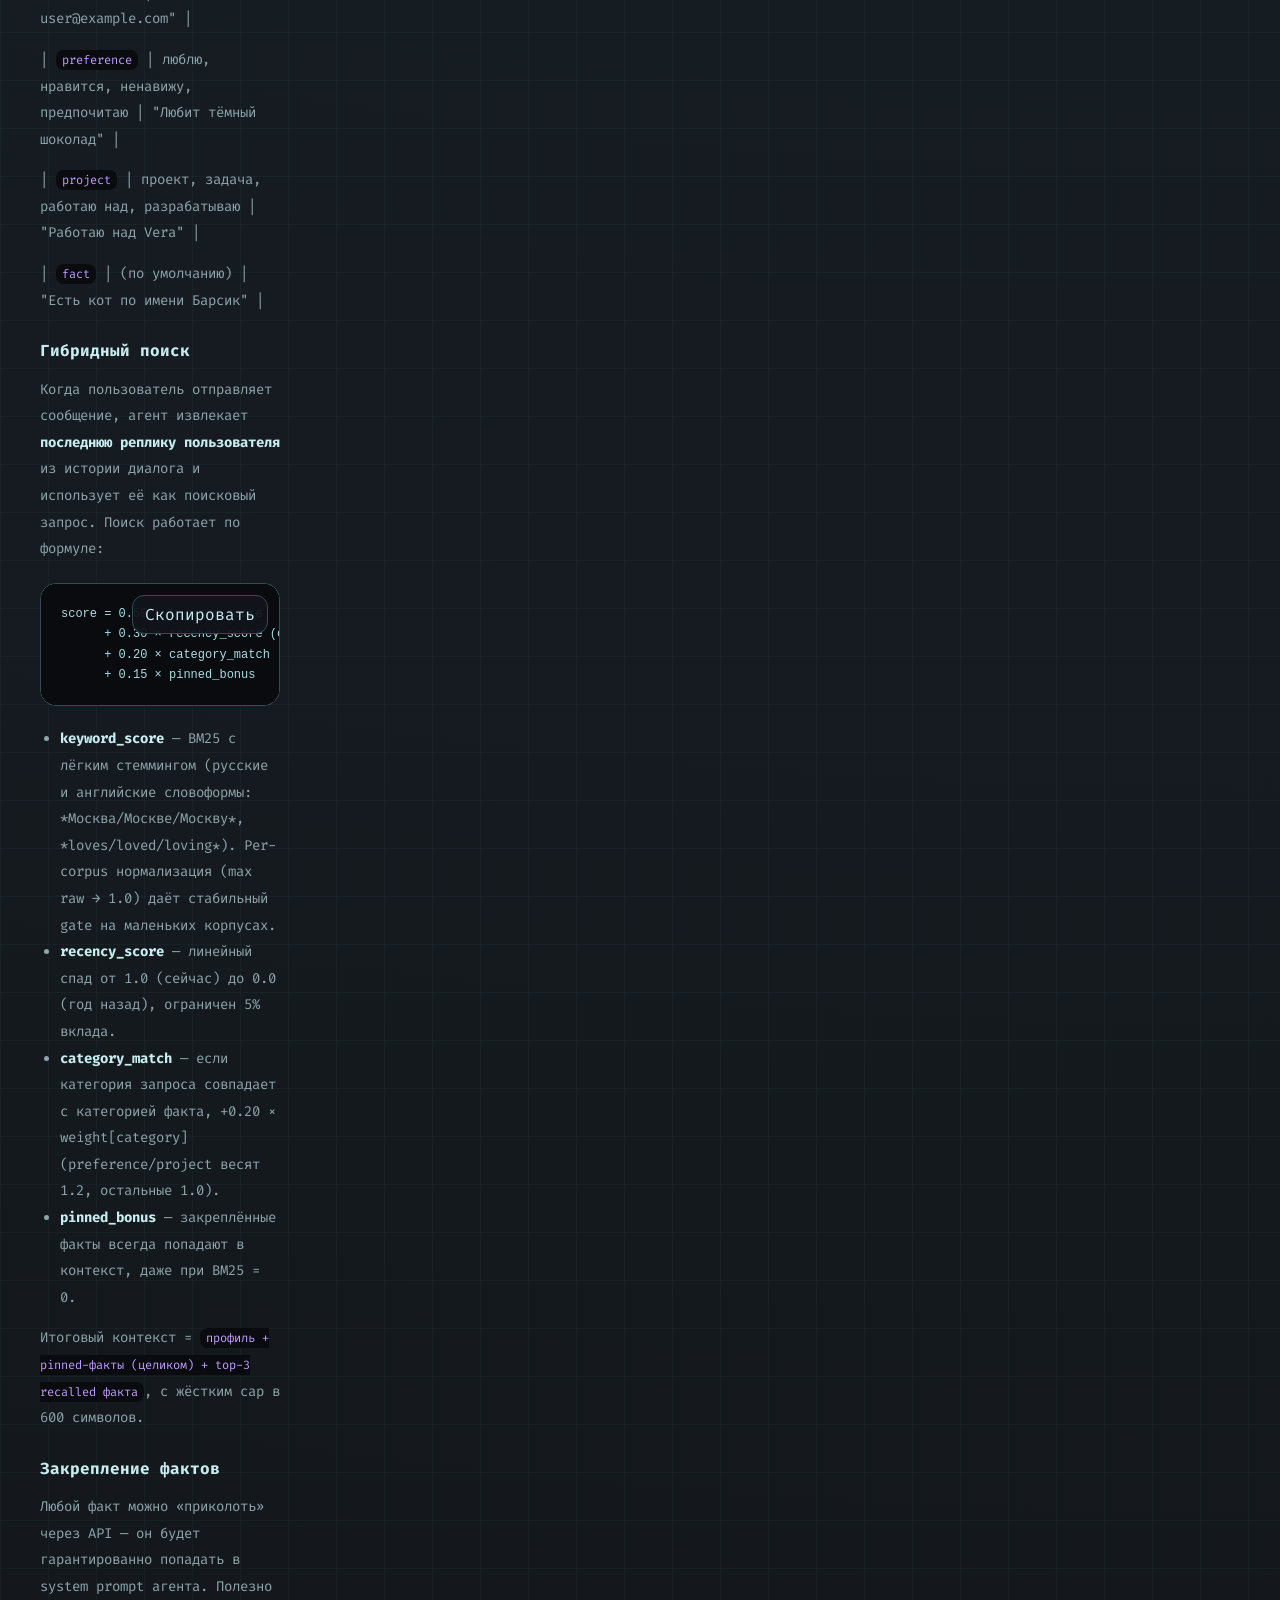
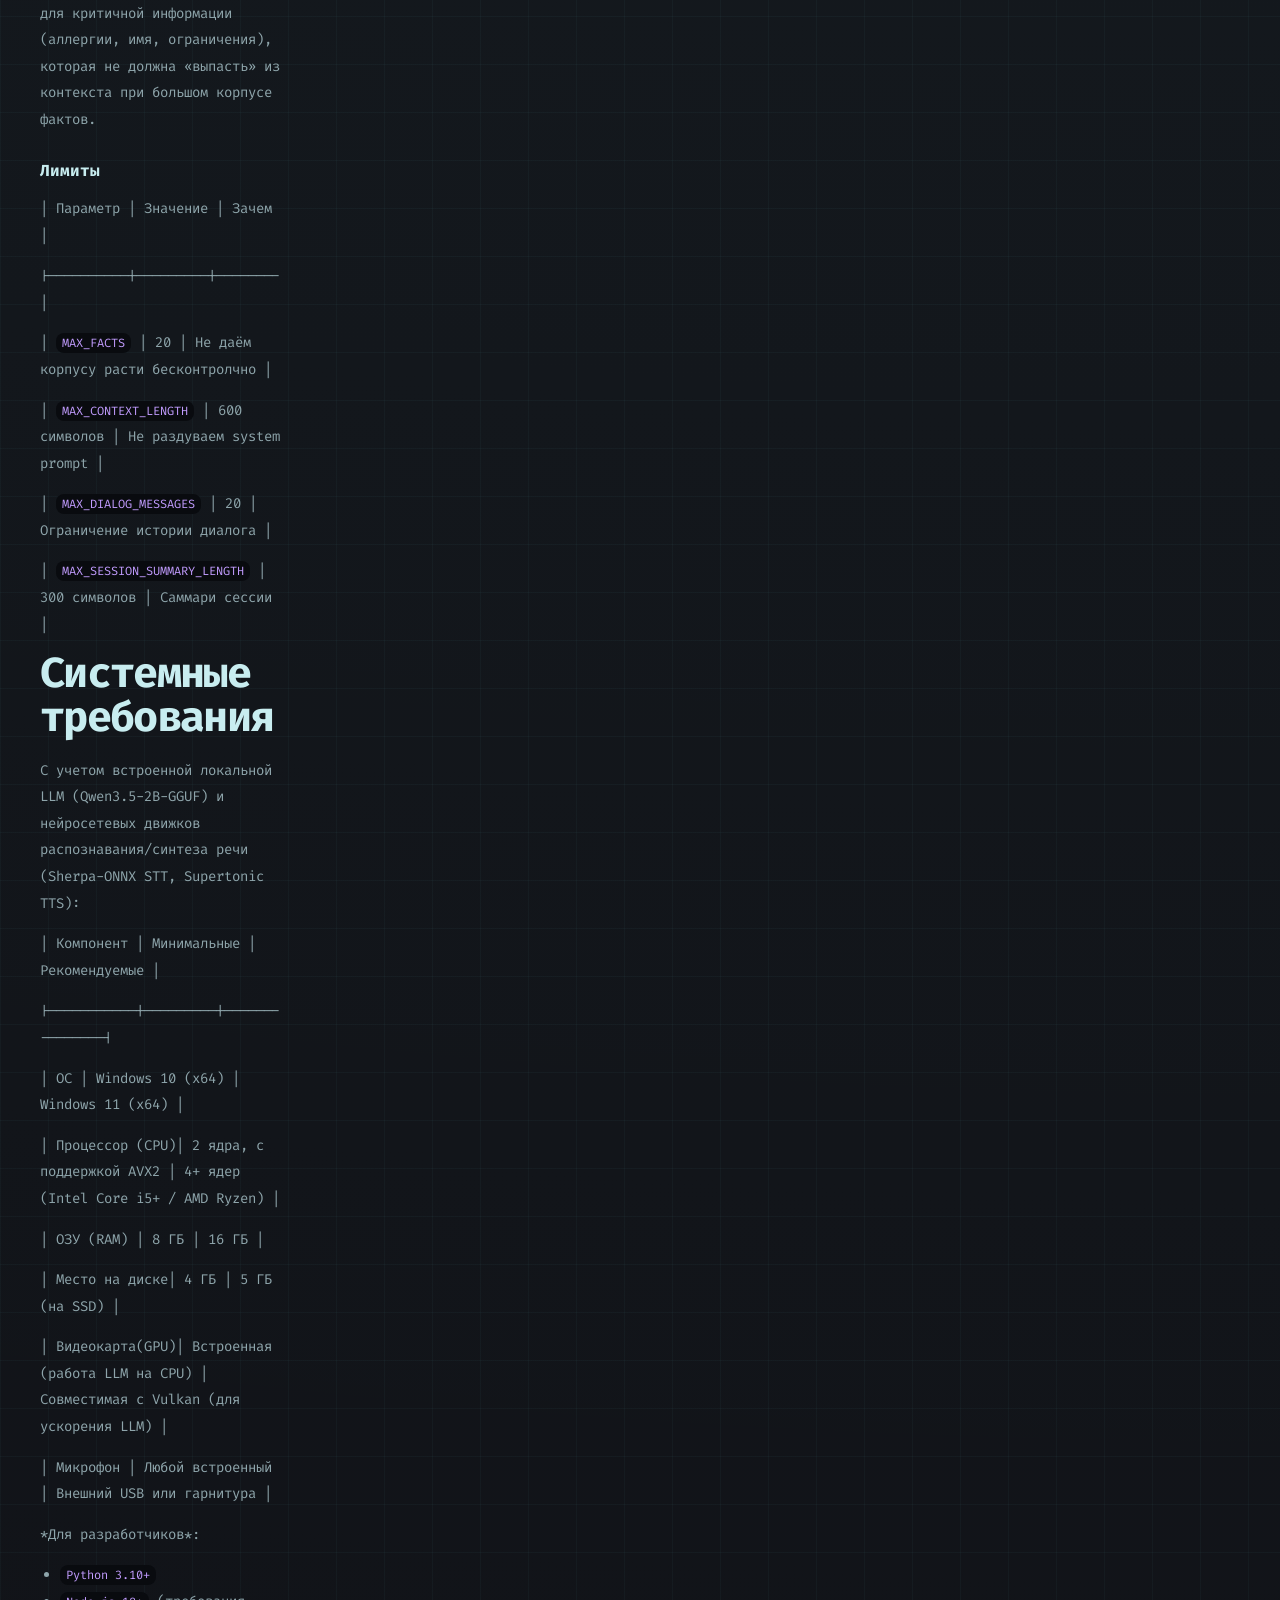
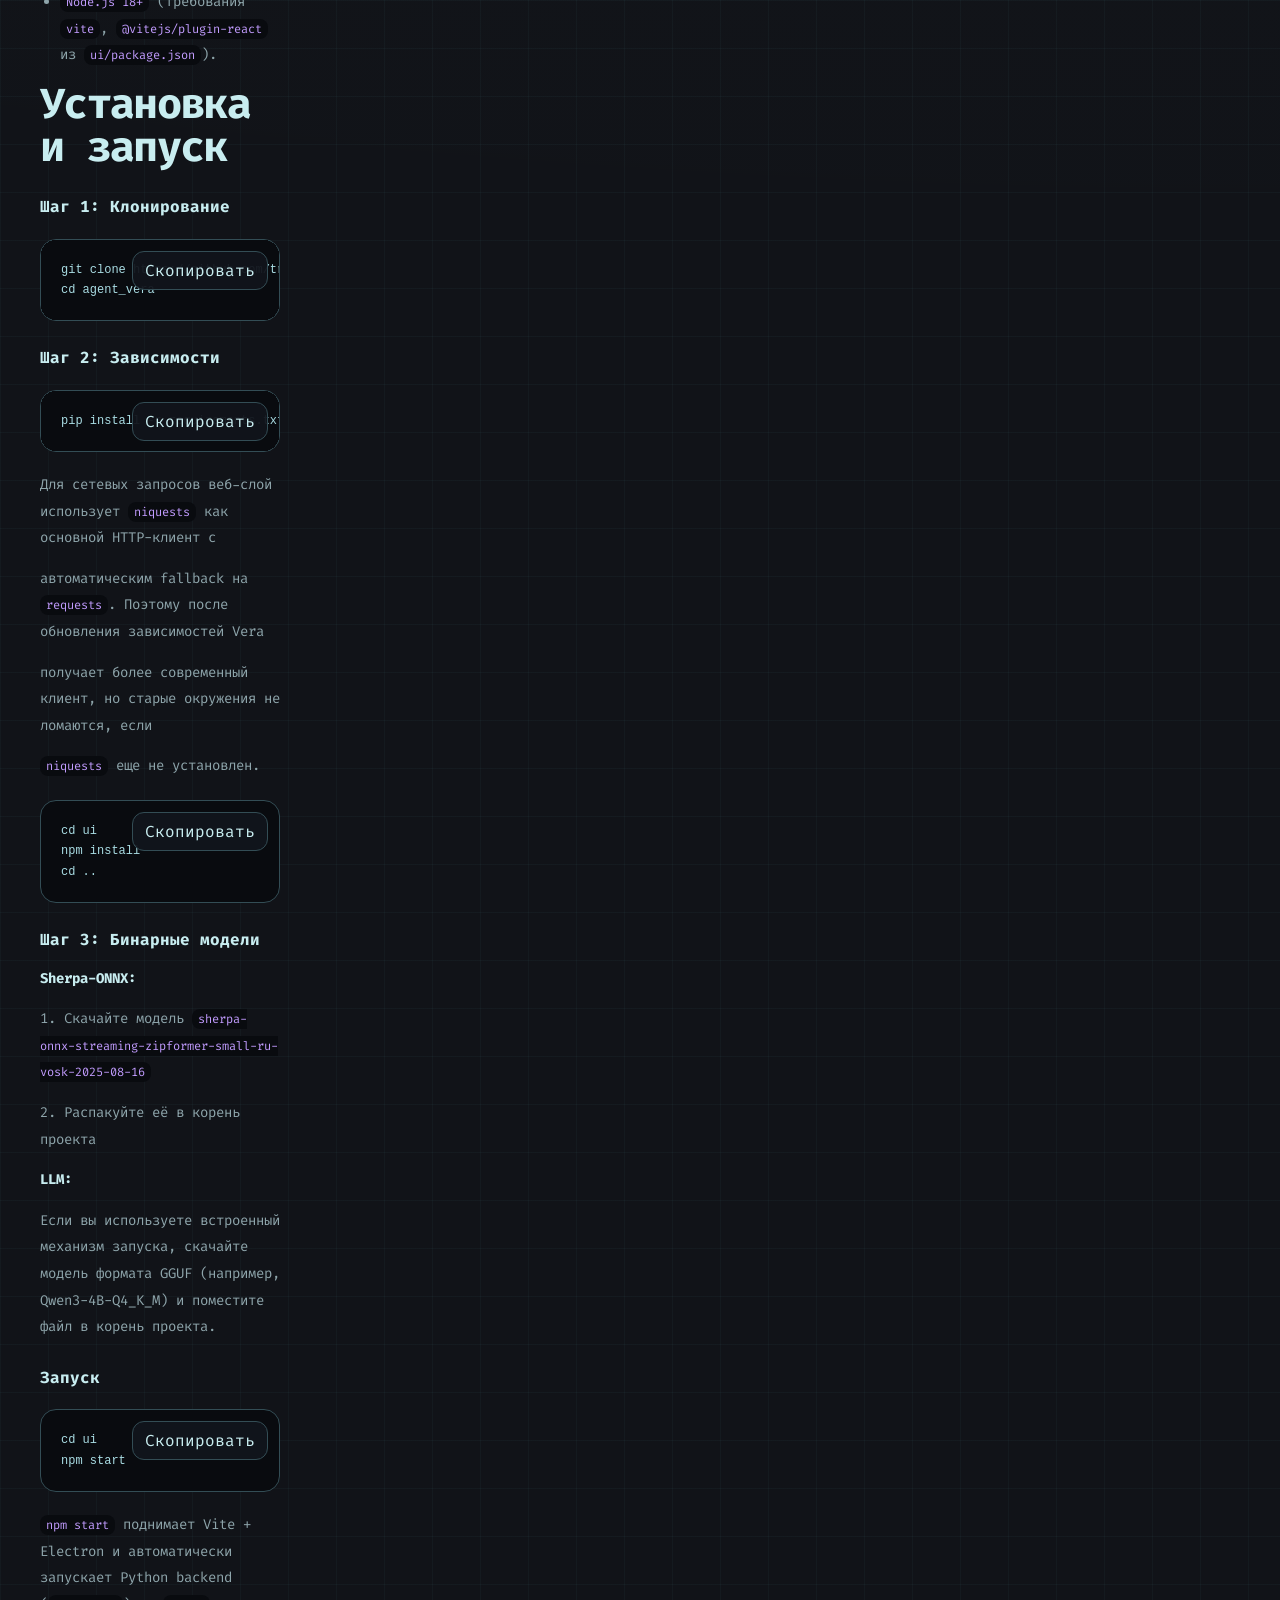
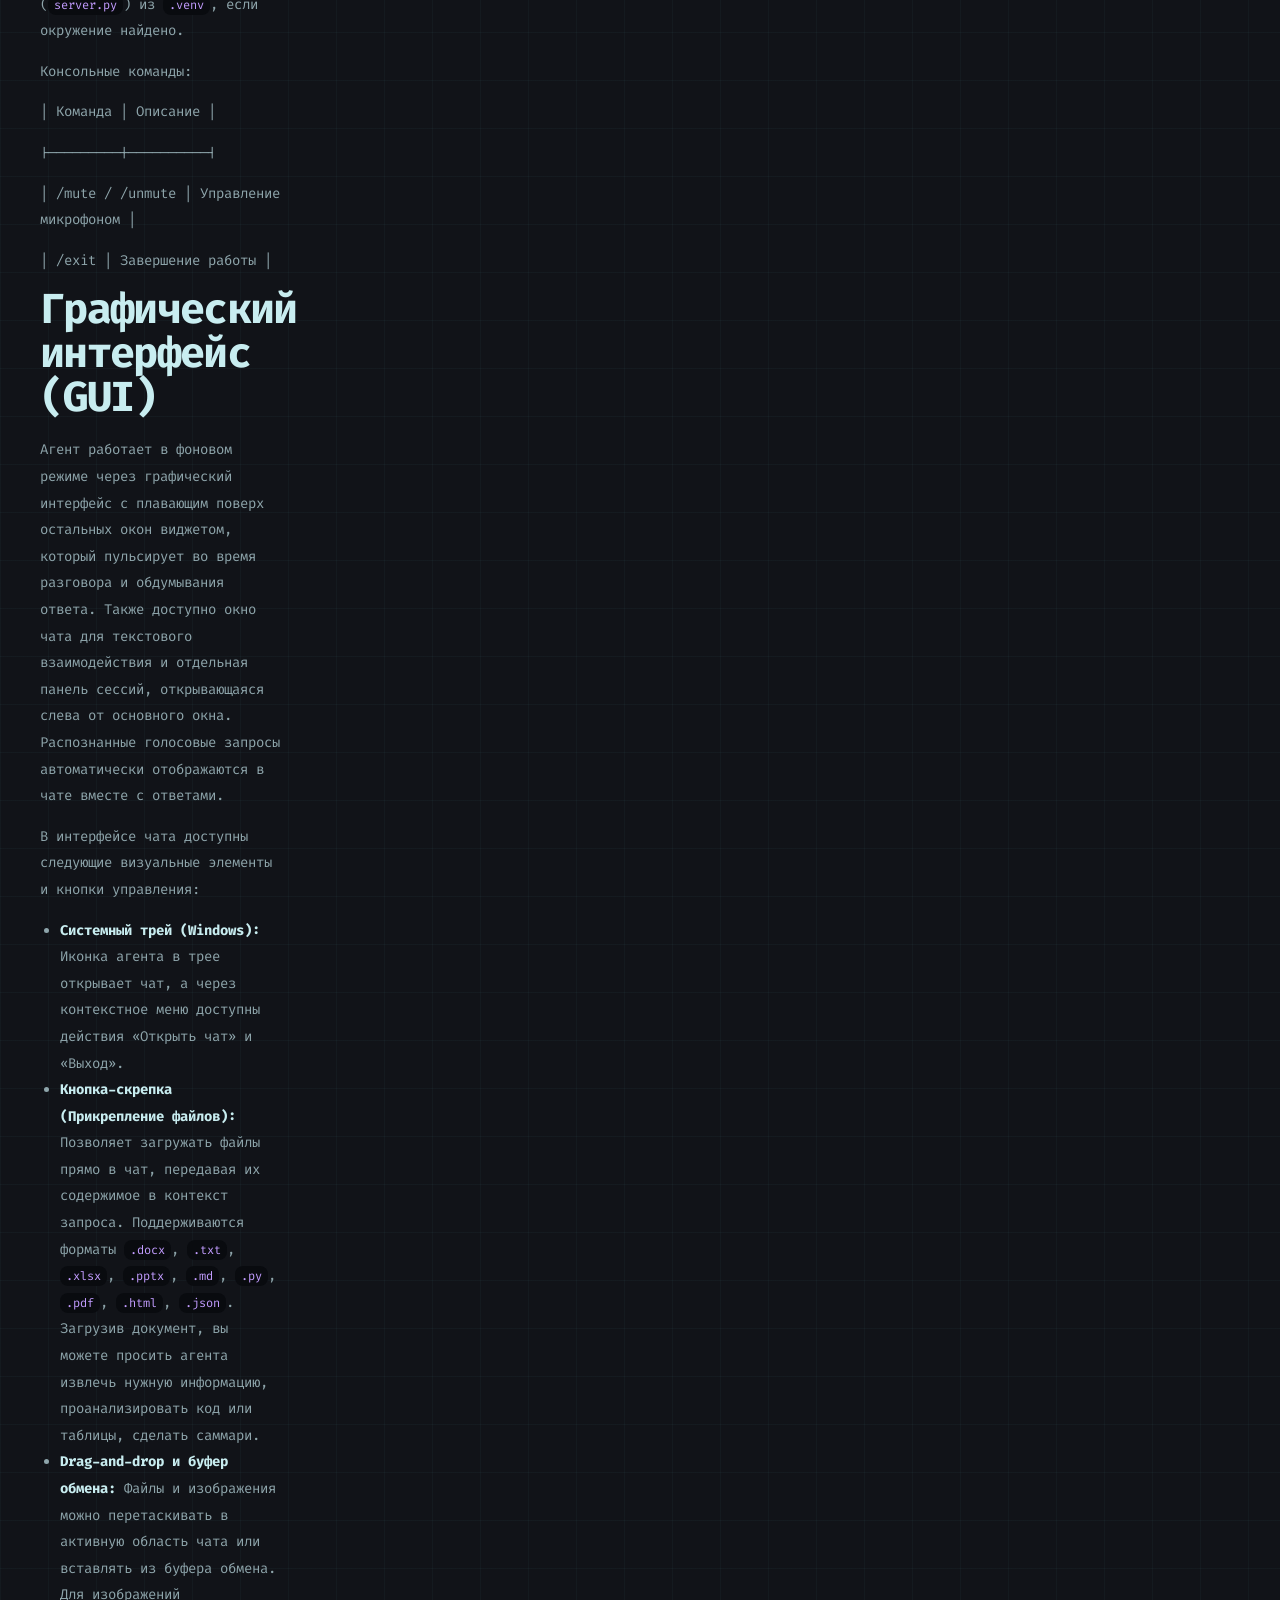
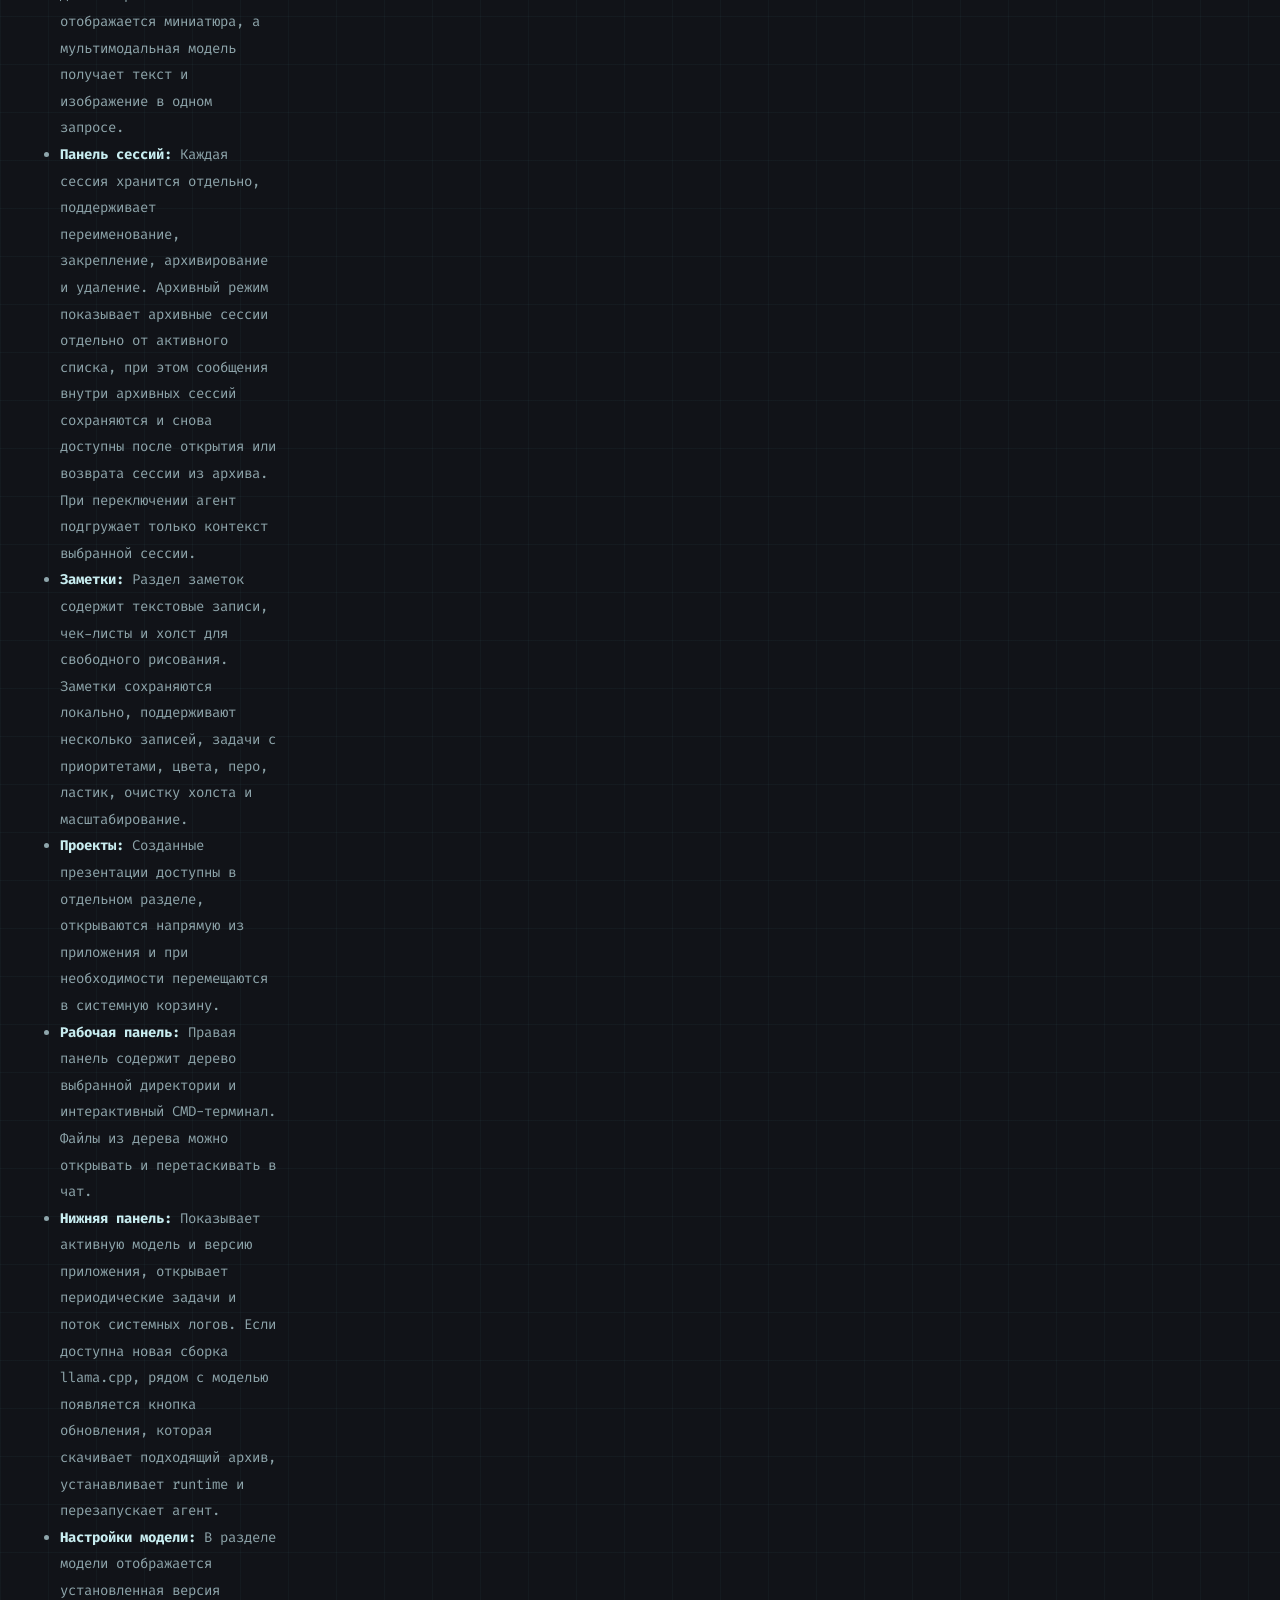
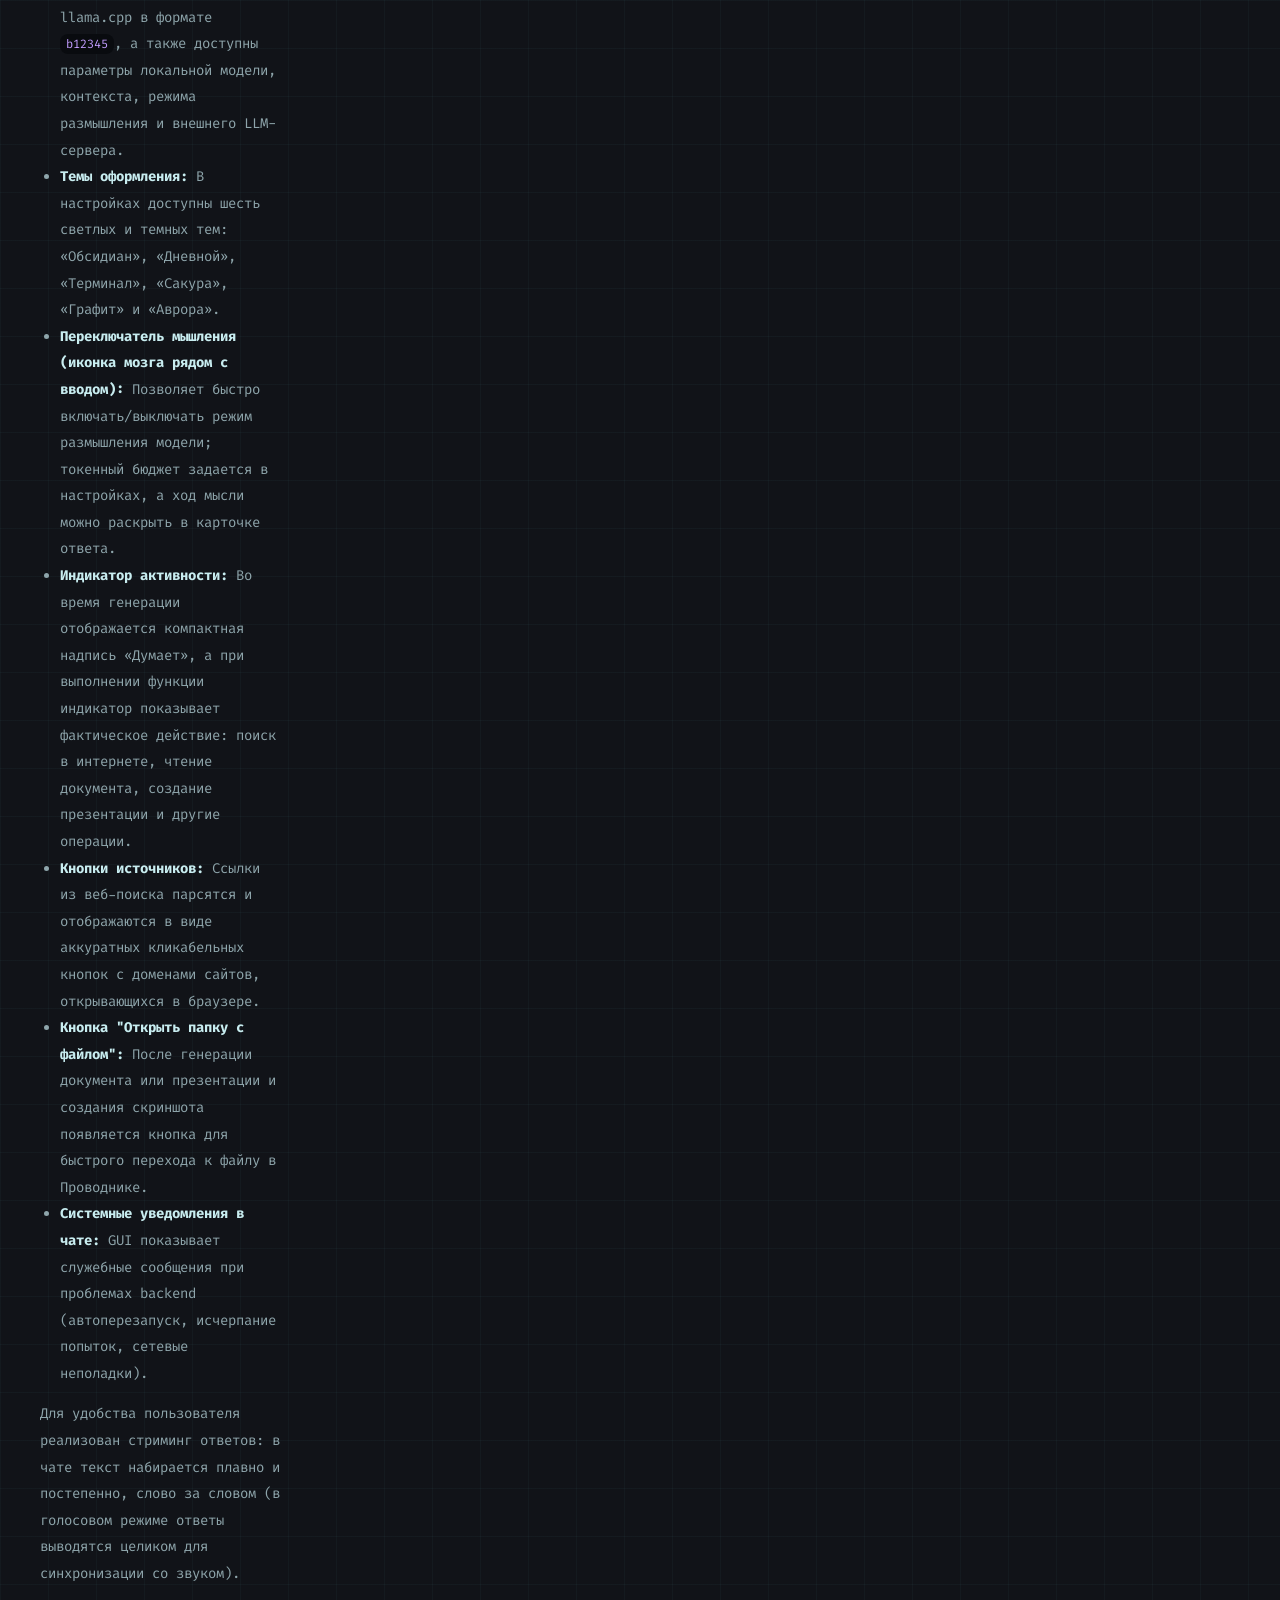
==== commit ce02c2c3: "Sync docs with Vera README" ====
--- a/readme.html
+++ b/readme.html
@@ -13,7 +13,7 @@
 <body>
   <main class="docs-shell container readme-shell">
     <article class="docs-content">
-      <p class="section-kicker">[ upstream README / 81 tests ]</p>
+      <p class="section-kicker">[ upstream README / 89 tests ]</p>
       <h1>Vera — Голосовой агент для Windows</h1>
       <p>Полностью локальный голосовой агент с оффлайн-распознаванием речи, встроенной локальной моделью LLM и удобным графическим интерфейсом.</p>
       <p> &lt;picture&gt;</p>
@@ -188,8 +188,10 @@
       <p><strong>Самостоятельная настройка через GUI:</strong></p>
       <p>1. Откройте окно <strong>Настроек</strong> в интерфейсе агента.</p>
       <p>2. Перейдите к разделу <strong>&quot;Периодические задачи&quot;</strong>.</p>
-      <p>3. В этом разделе представлен список всех активных задач. Вы можете визуально добавлять новые напоминания, редактировать время и интервал срабатывания существующих, а также удалять их.</p>
-      <p>4. Сложные задачи (например, запрос новостей или погоды по утрам) автоматически направляются в LLM для обработки, а простые (напоминания вроде &quot;попей воду&quot;) сразу выводятся на экран в виде текста.</p>
+      <p>3. В этом разделе представлен список всех активных задач. Вы можете визуально добавлять новые напоминания, редактировать время и интервал срабатывания существующих, включать и отключать задачи, а также удалять их.</p>
+      <p>4. Расписание хранится локально в <code>data/heartbeat_tasks.json</code>: при сохранении задачи валидируются, получают устойчивый <code>id</code>, нормализованное время, статус последнего запуска (<code>running</code> / <code>success</code> / <code>failed</code>), текст последней ошибки и счетчик выполнений. Если список очищен, фоновые задачи сразу удаляются и из файла, и из памяти работающего агента.</p>
+      <p>5. Интервальные задачи защищены от некорректных значений: нулевой интервал автоматически приводится к минимальному рабочему интервалу, а невалидное время сбрасывается к безопасному значению по умолчанию.</p>
+      <p>6. Сложные задачи (например, запрос новостей или погоды по утрам) автоматически направляются в LLM для обработки, а простые (напоминания вроде &quot;попей воду&quot;) сразу выводятся на экран в виде текста.</p>
       <p><strong>Виджет и звук таймера:</strong>  </p>
       <p>При установке таймера в маленьком плавающем виджете агента наглядно отображается обратный отсчет. По истечении времени (с секундной точностью) проигрывается обновленный звук таймера, который звучит по кругу до тех пор, пока вы не остановите его командой «стоп». После остановки виджет автоматически возвращается в обычный режим.</p>
       <p><strong>Управление голосом (Примеры команд):</strong></p>
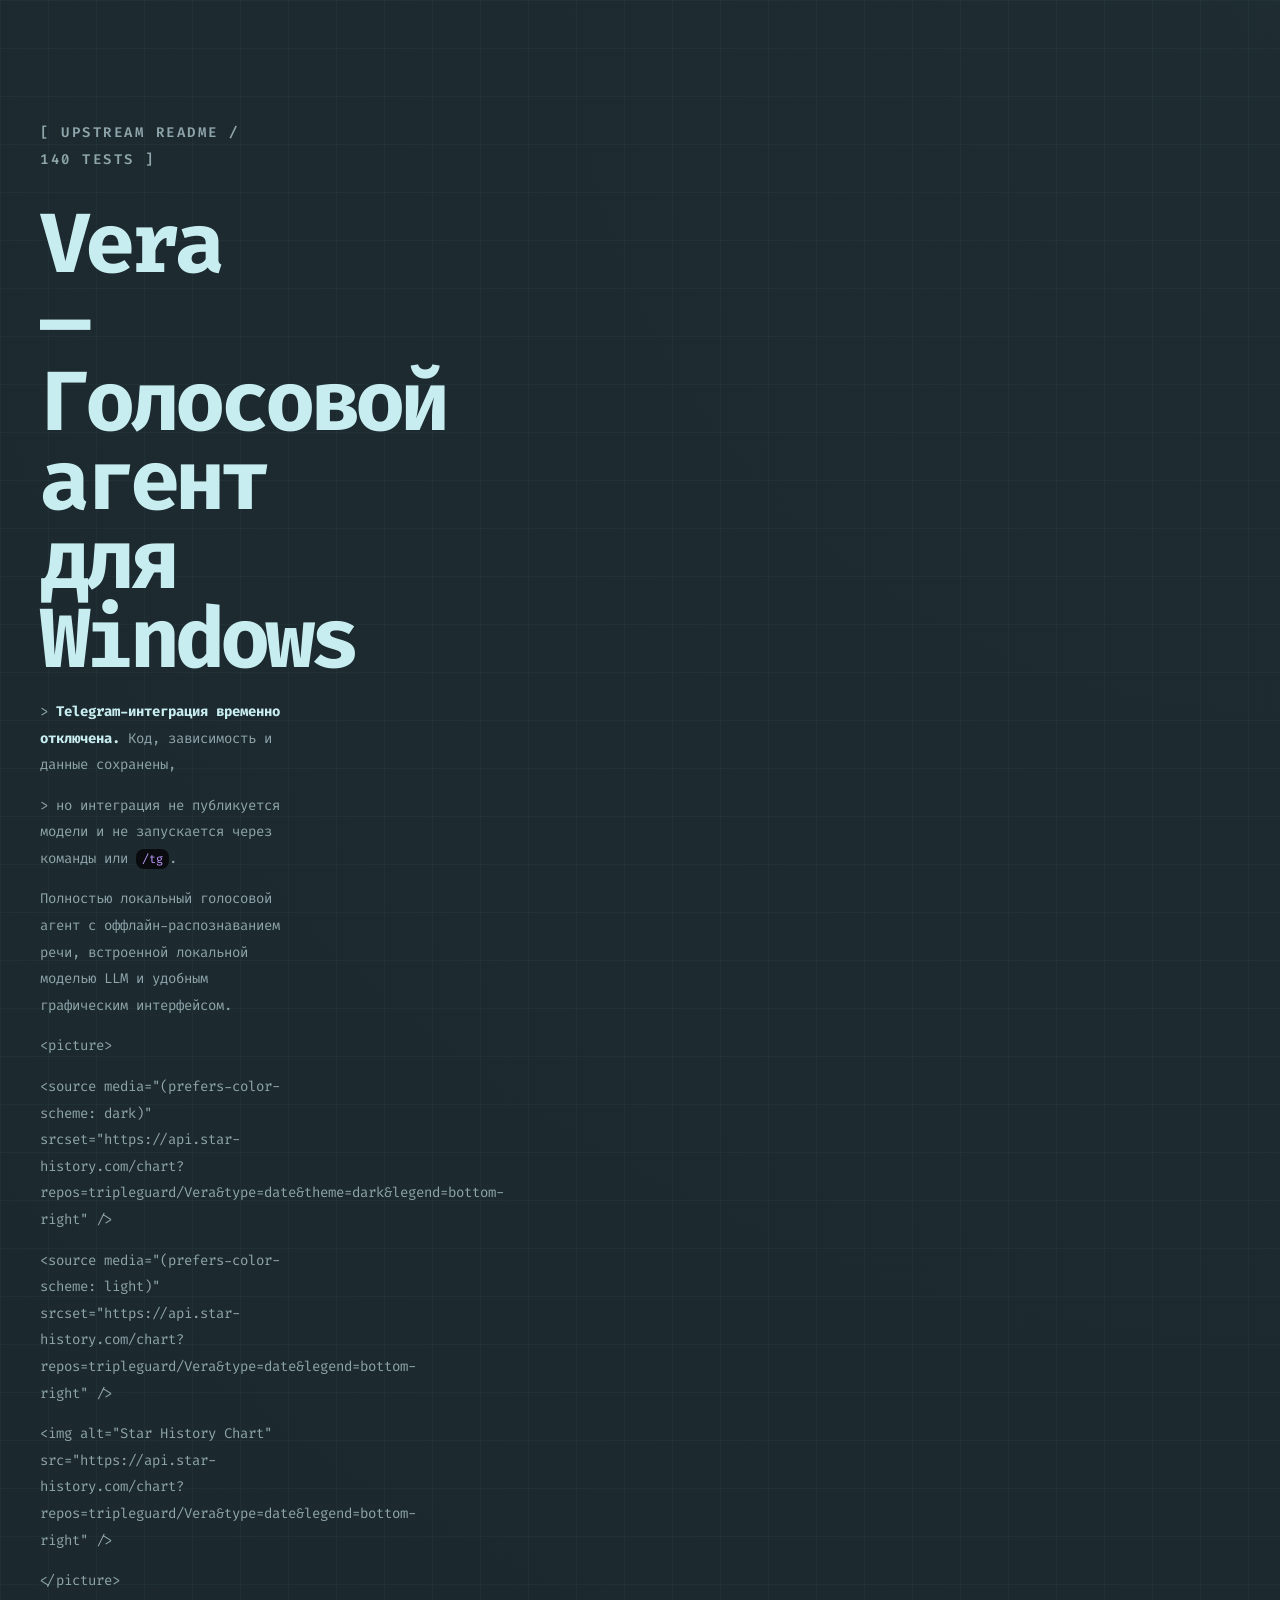
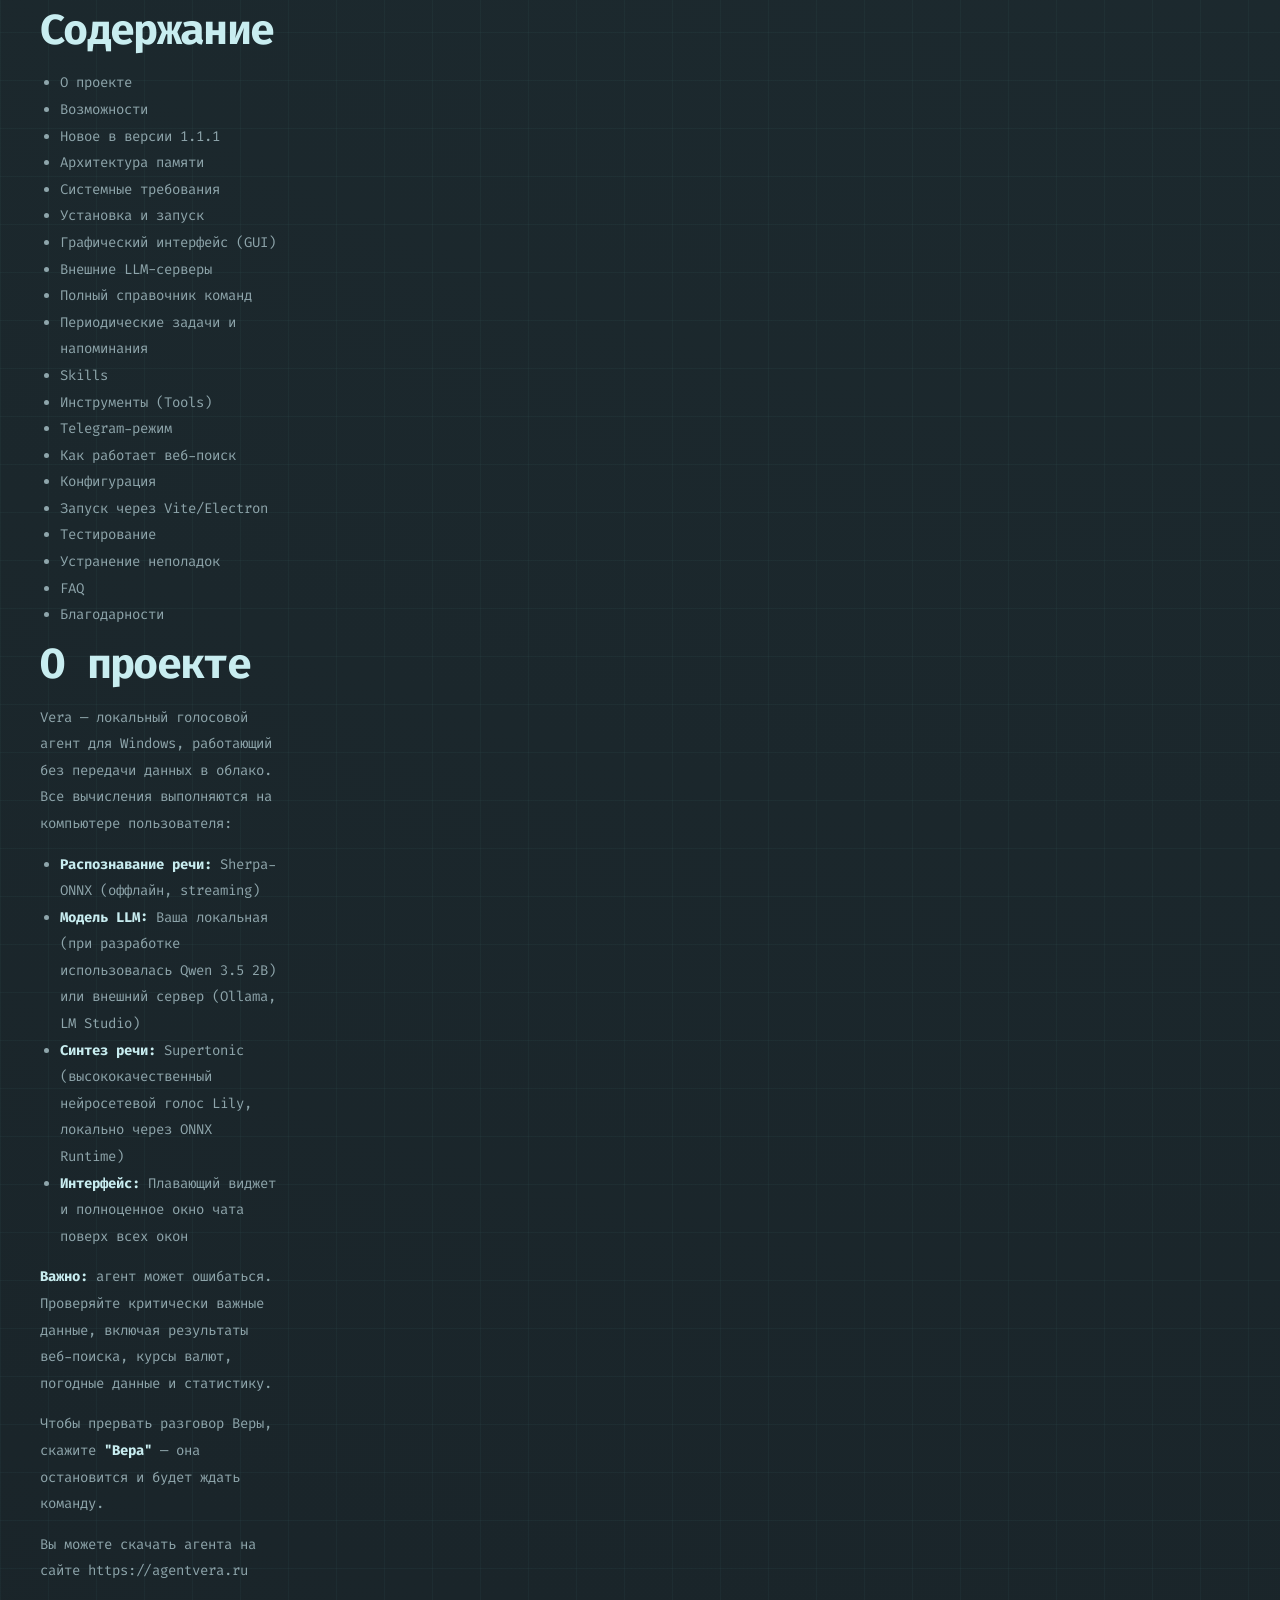
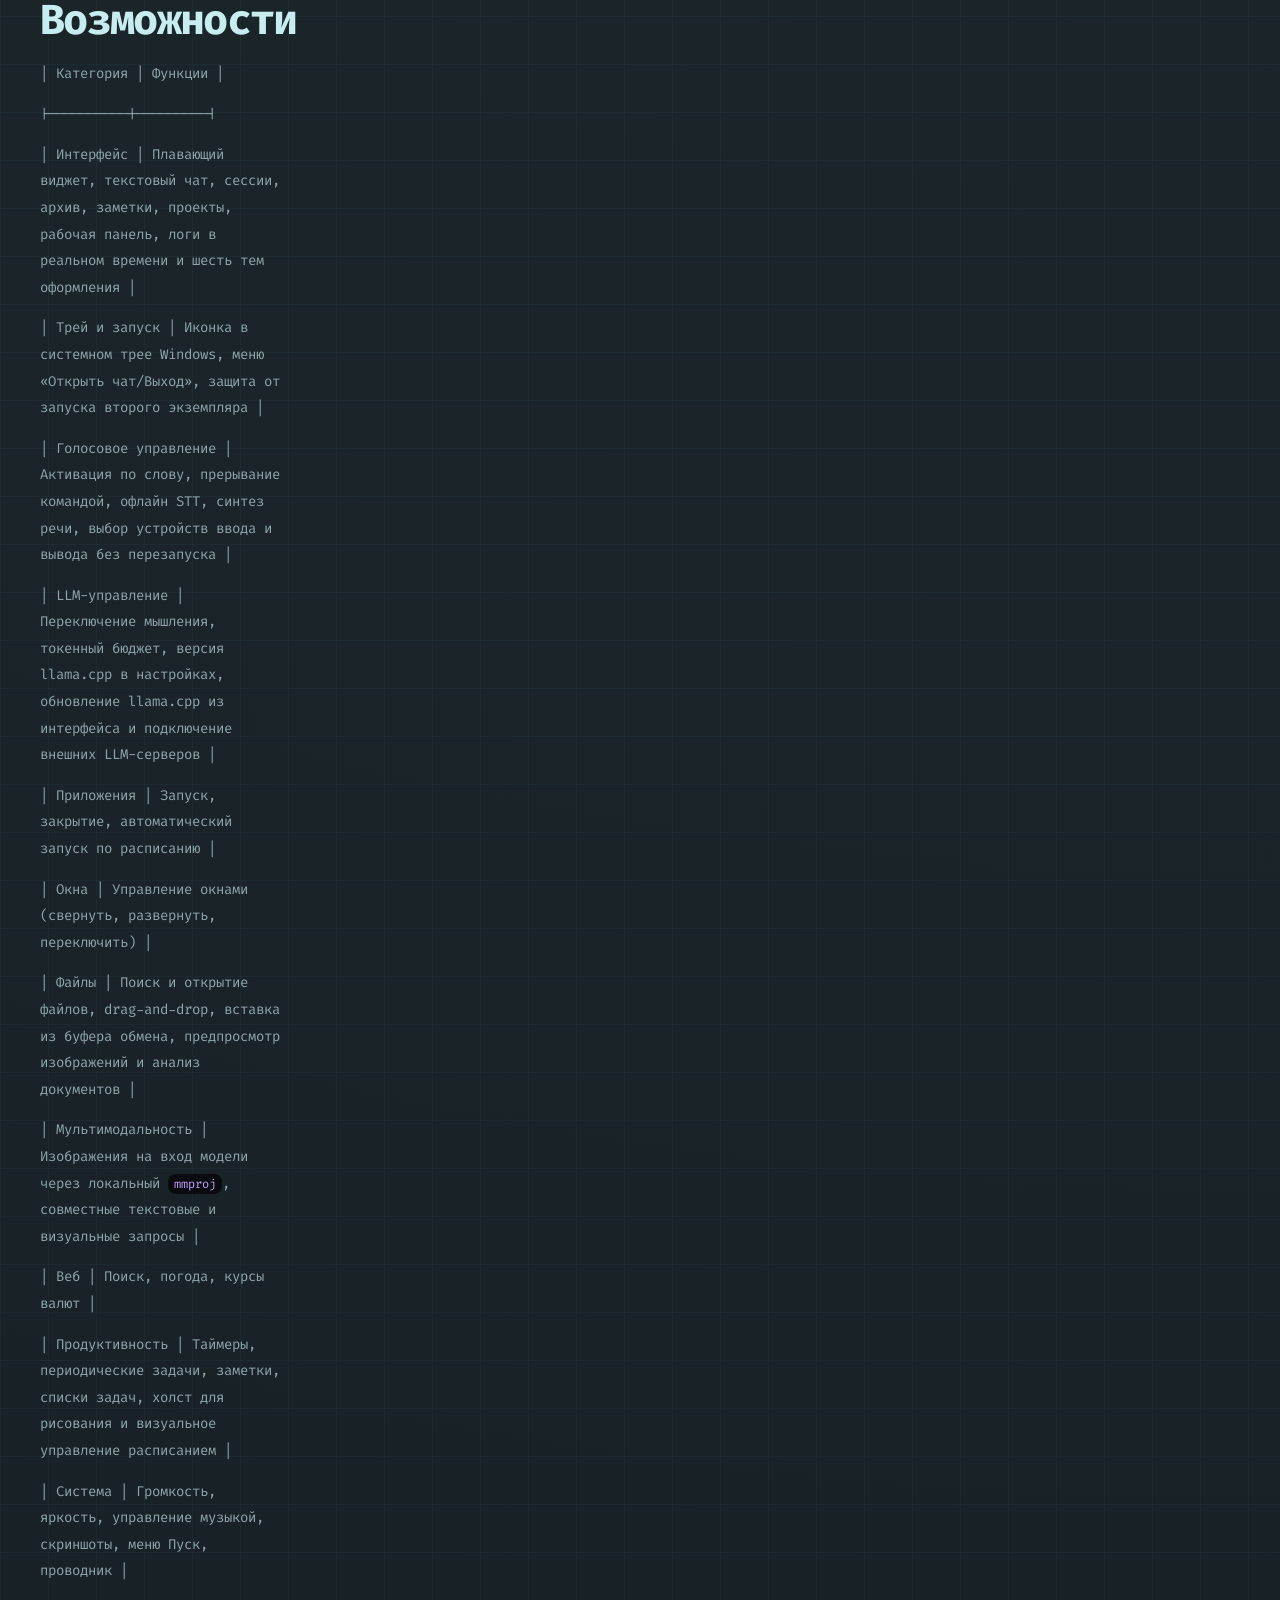
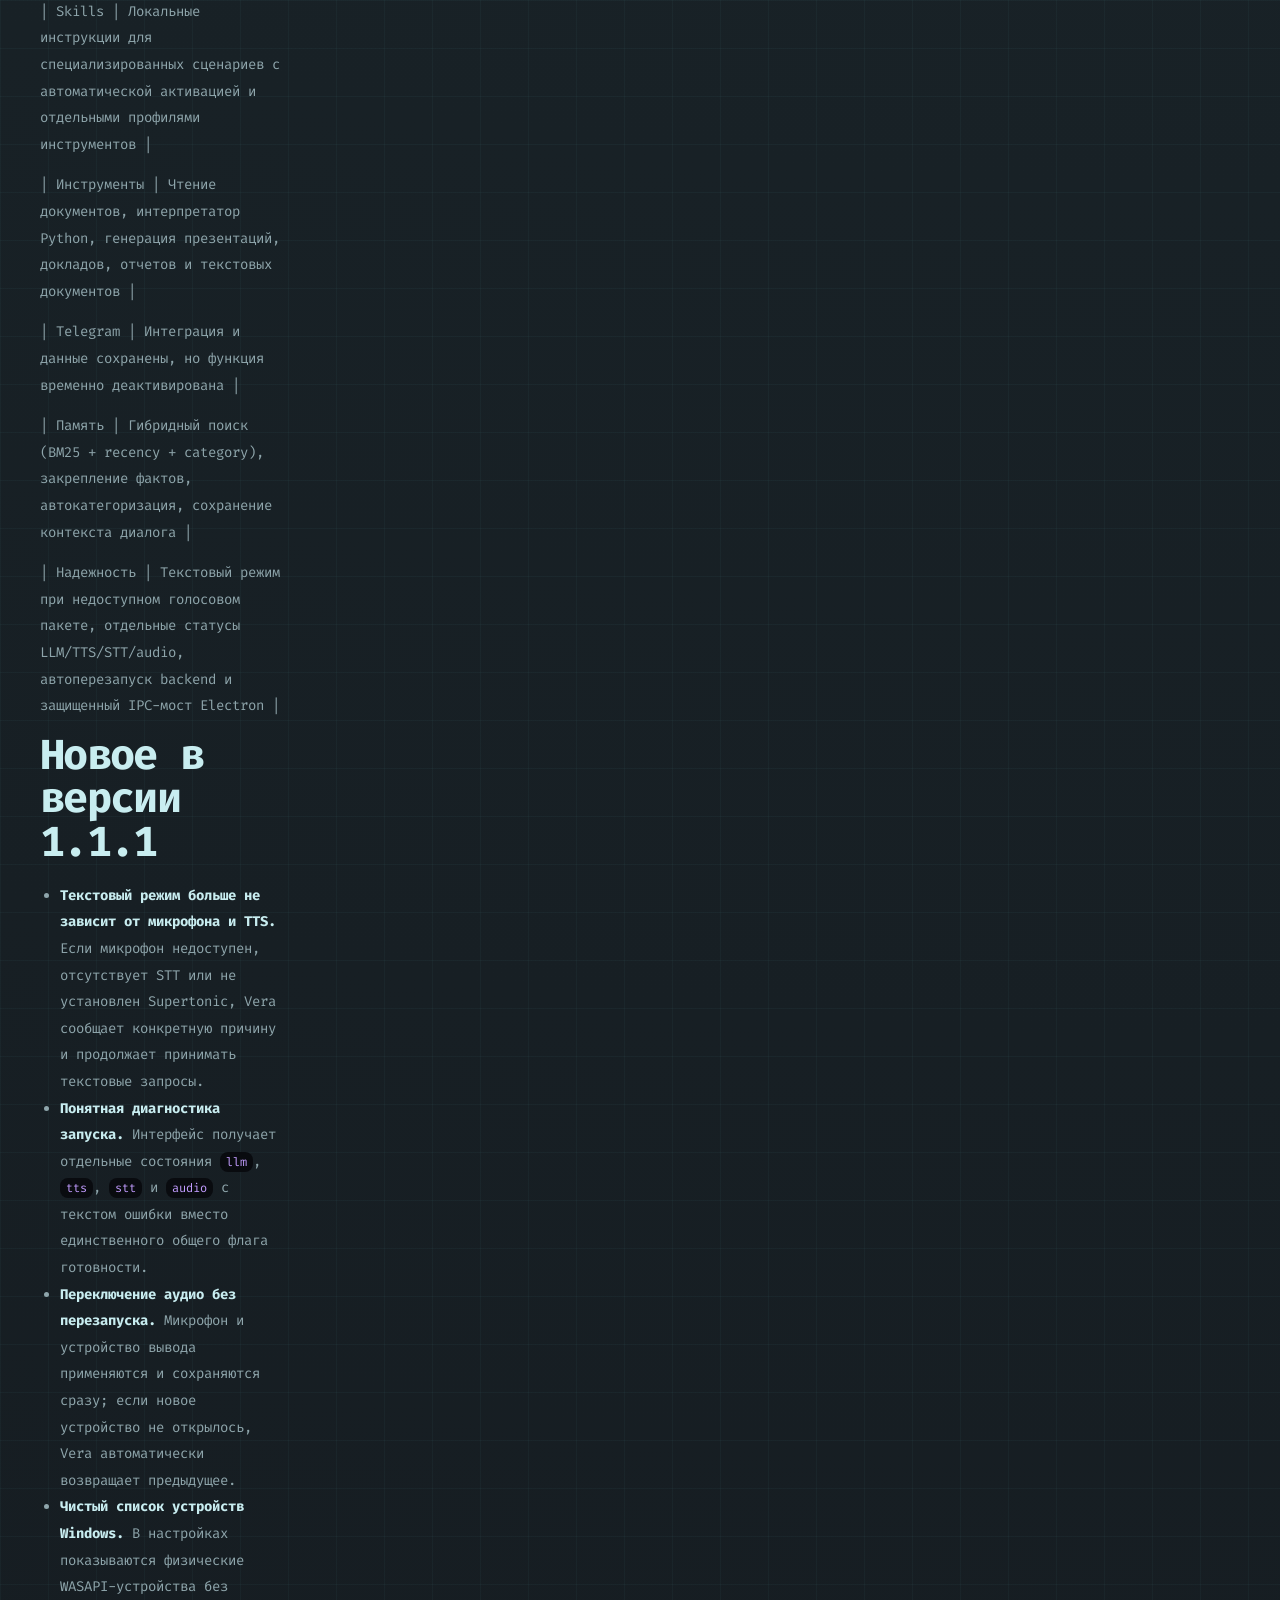
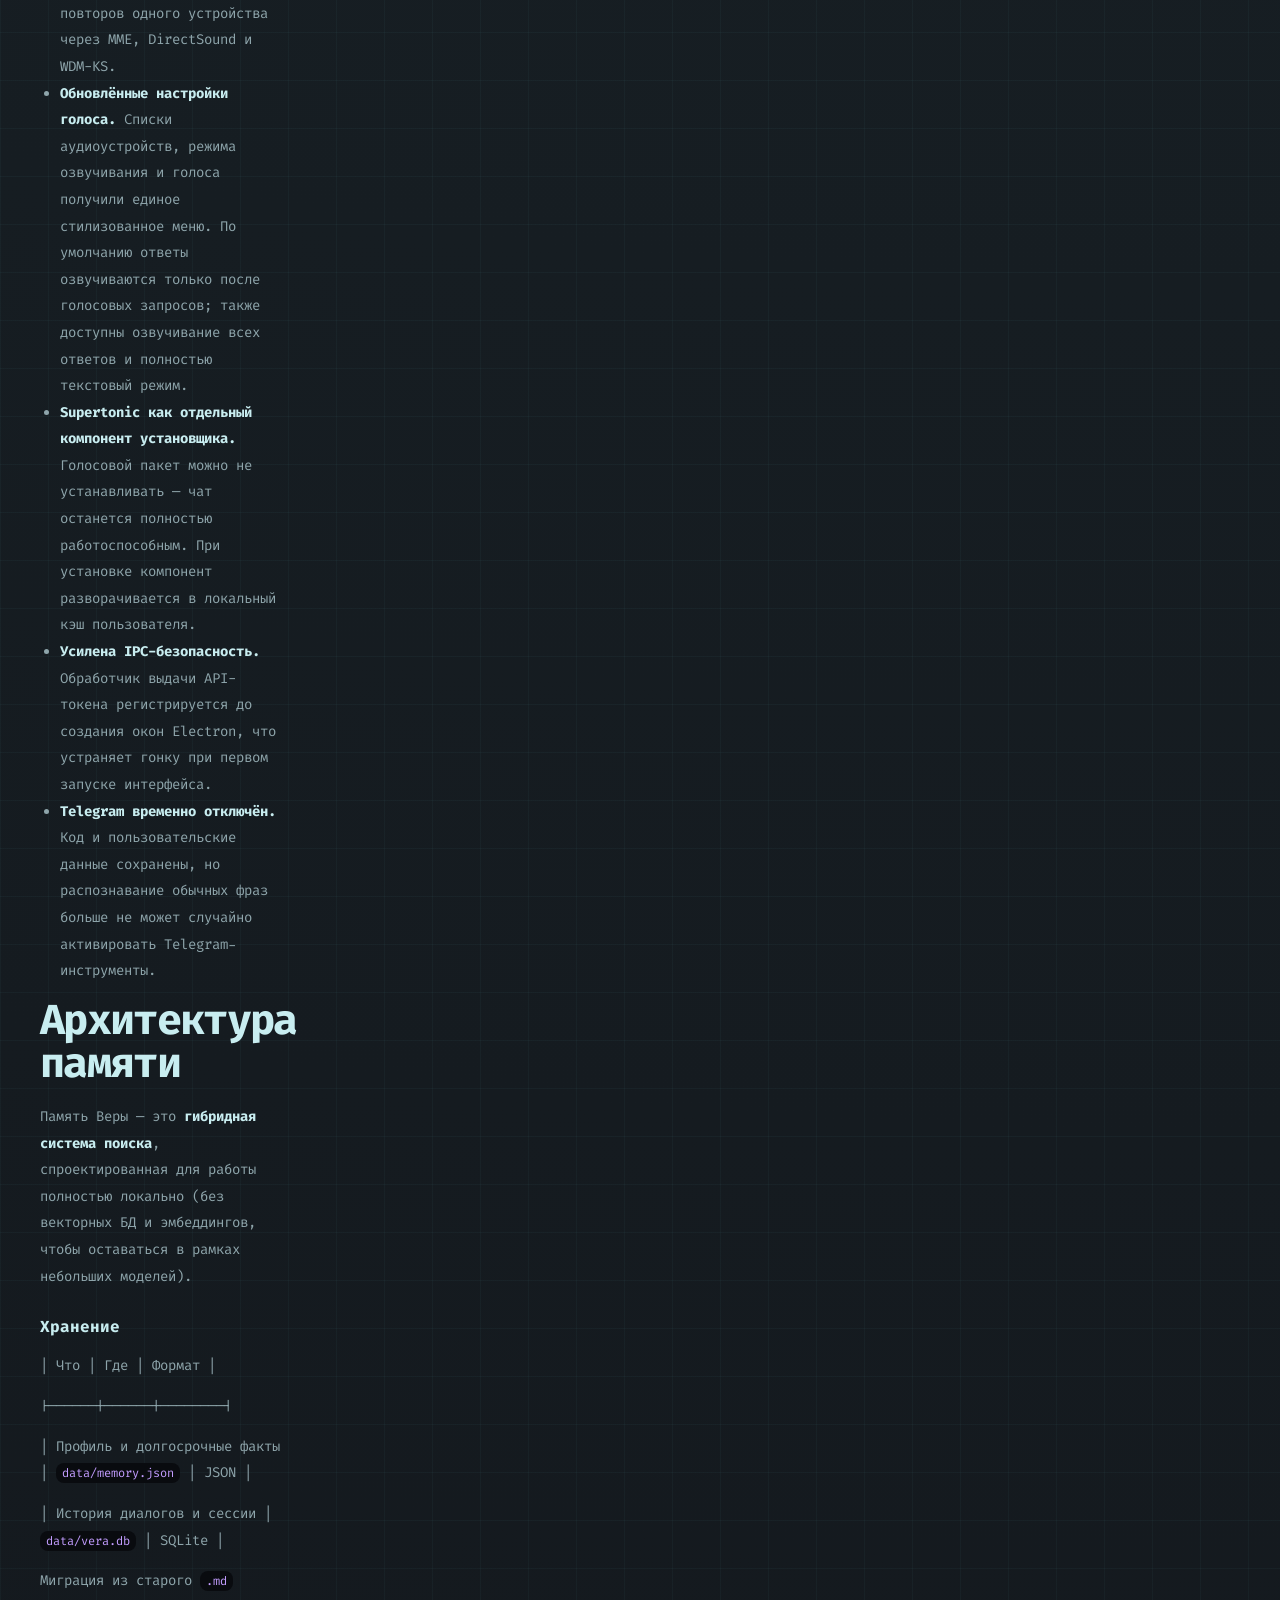
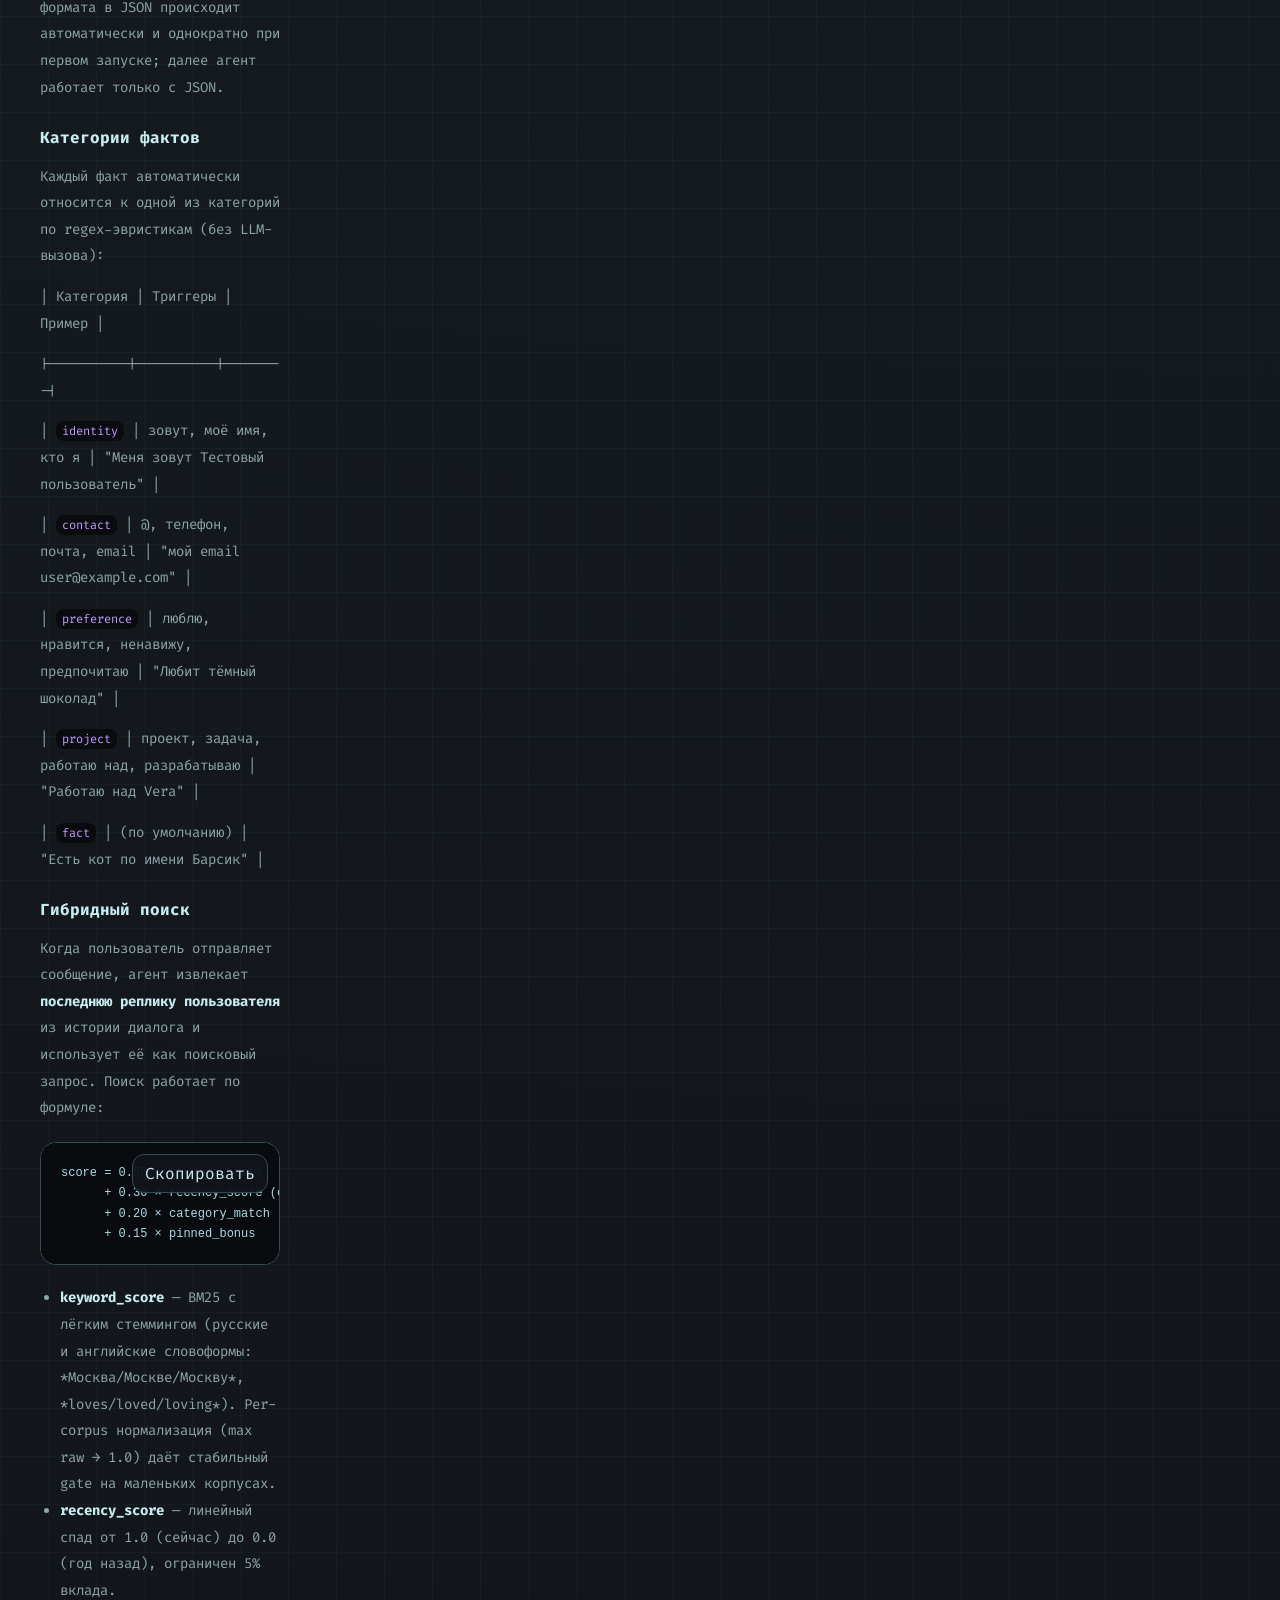
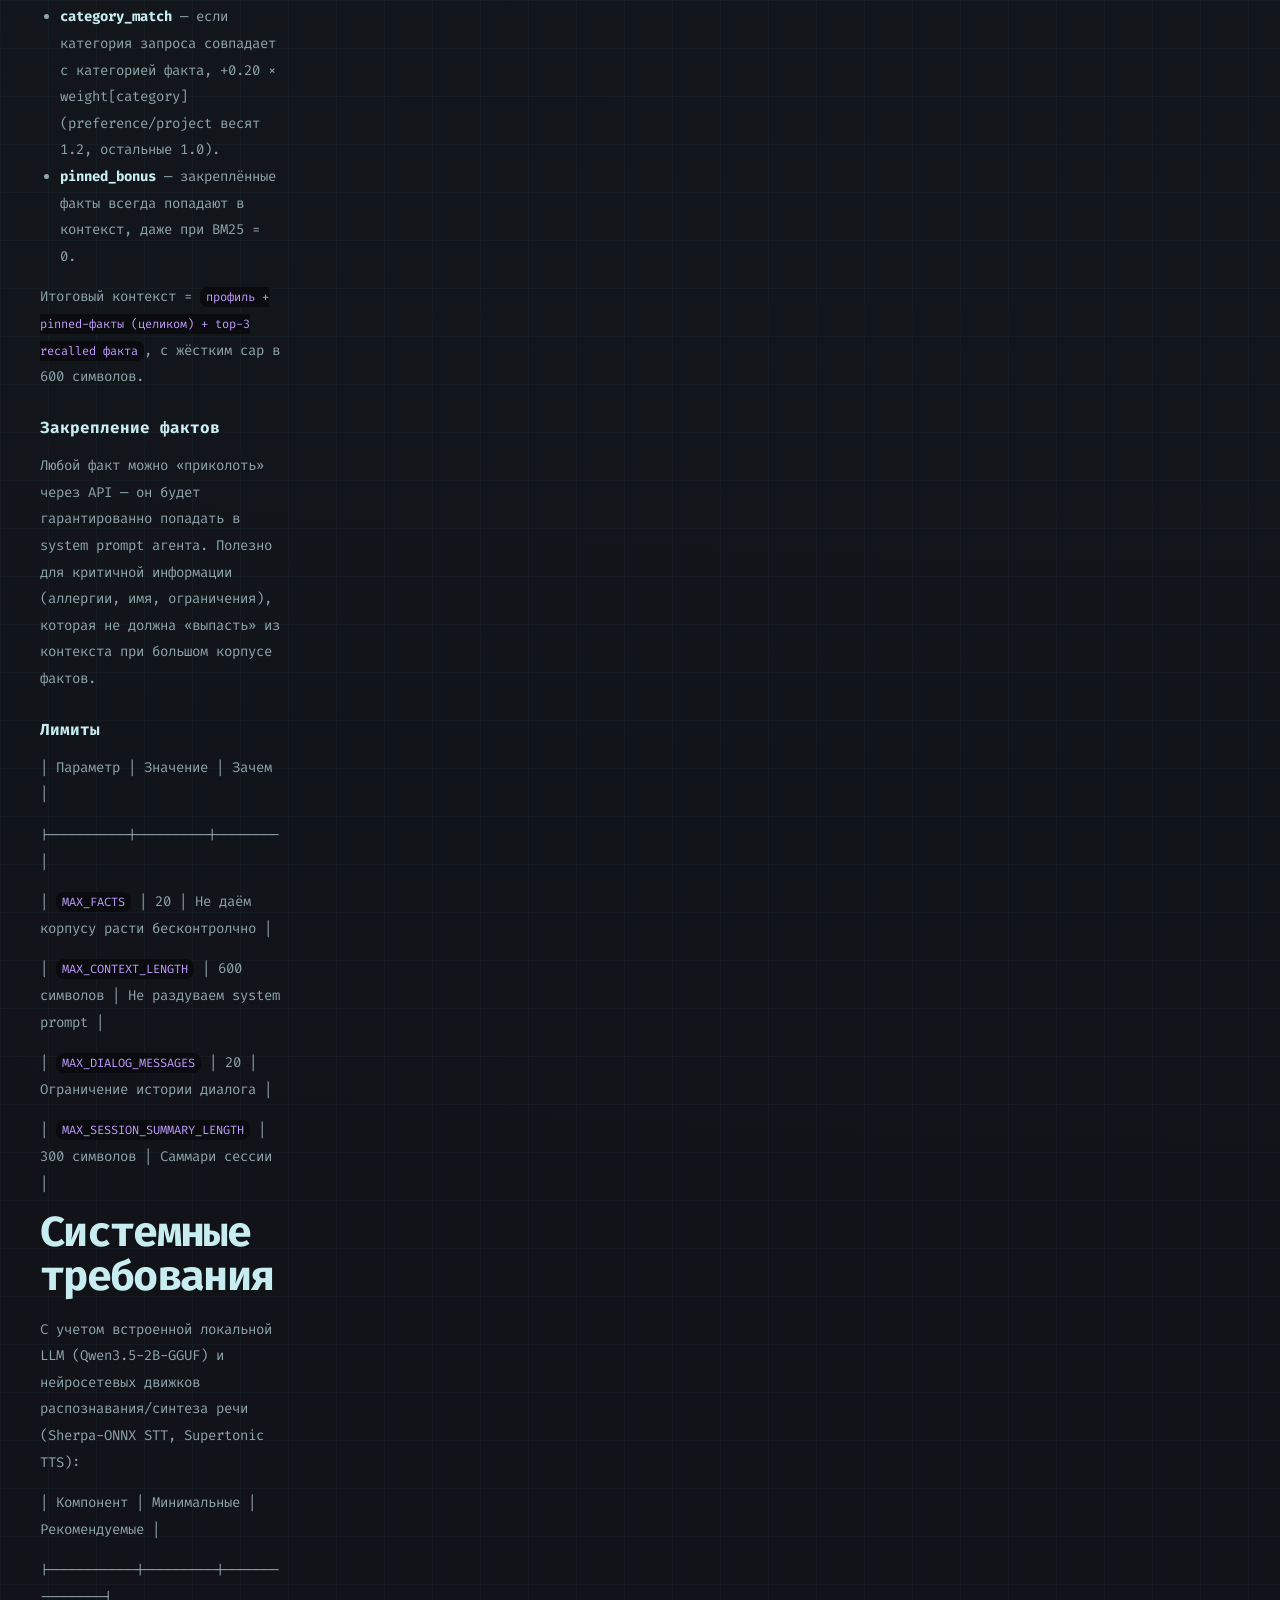
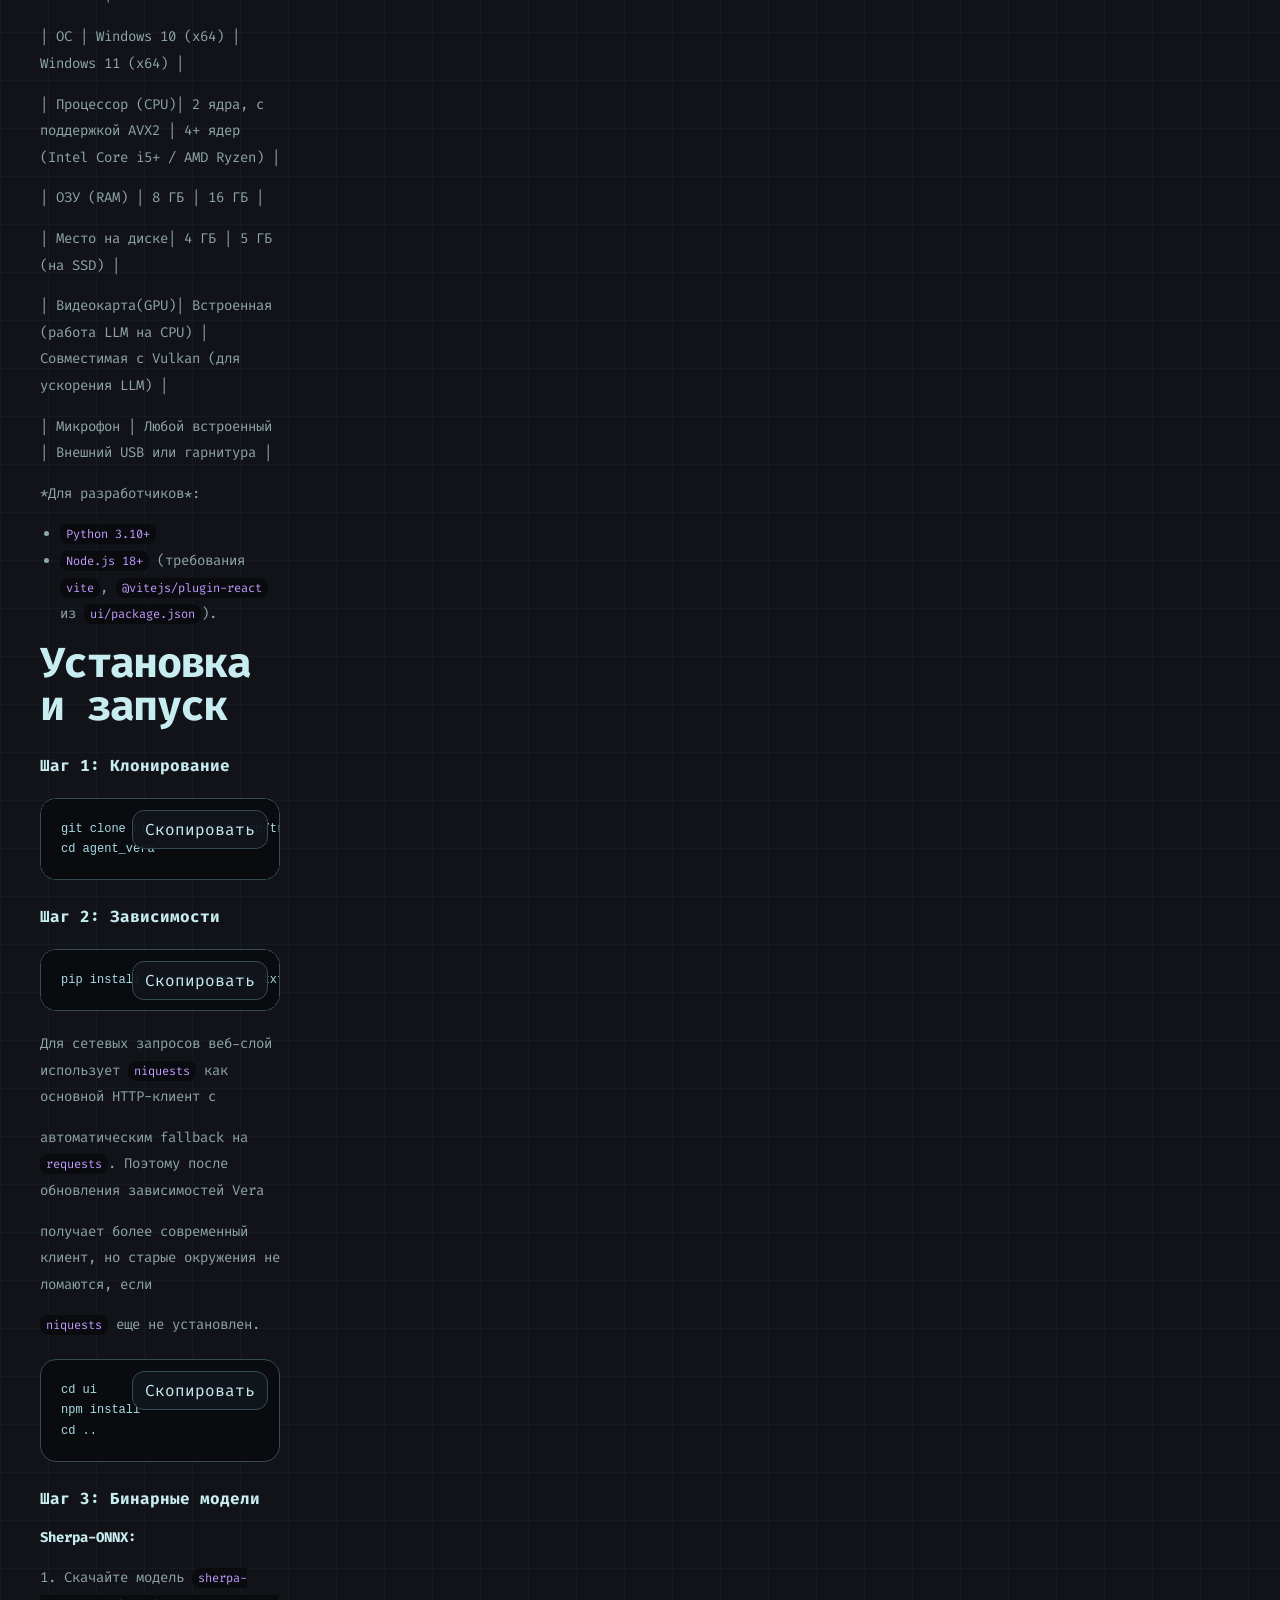
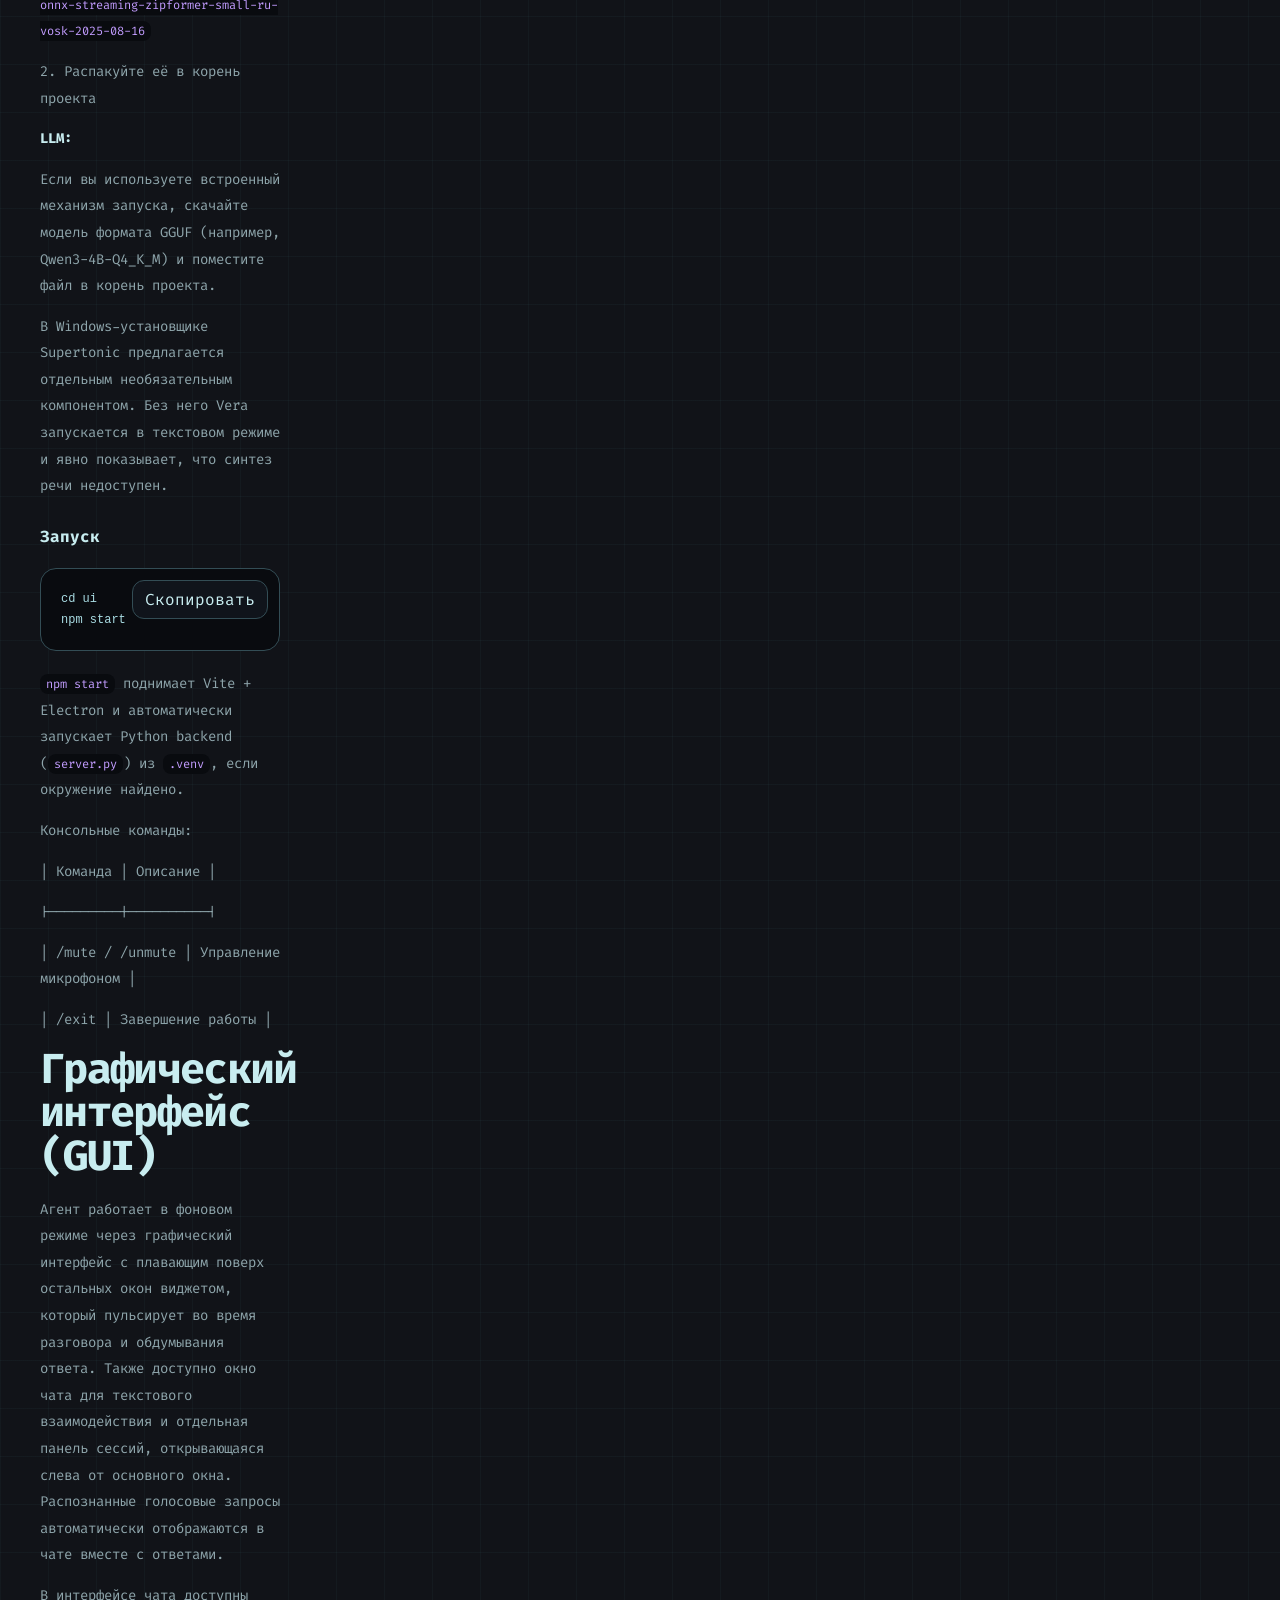
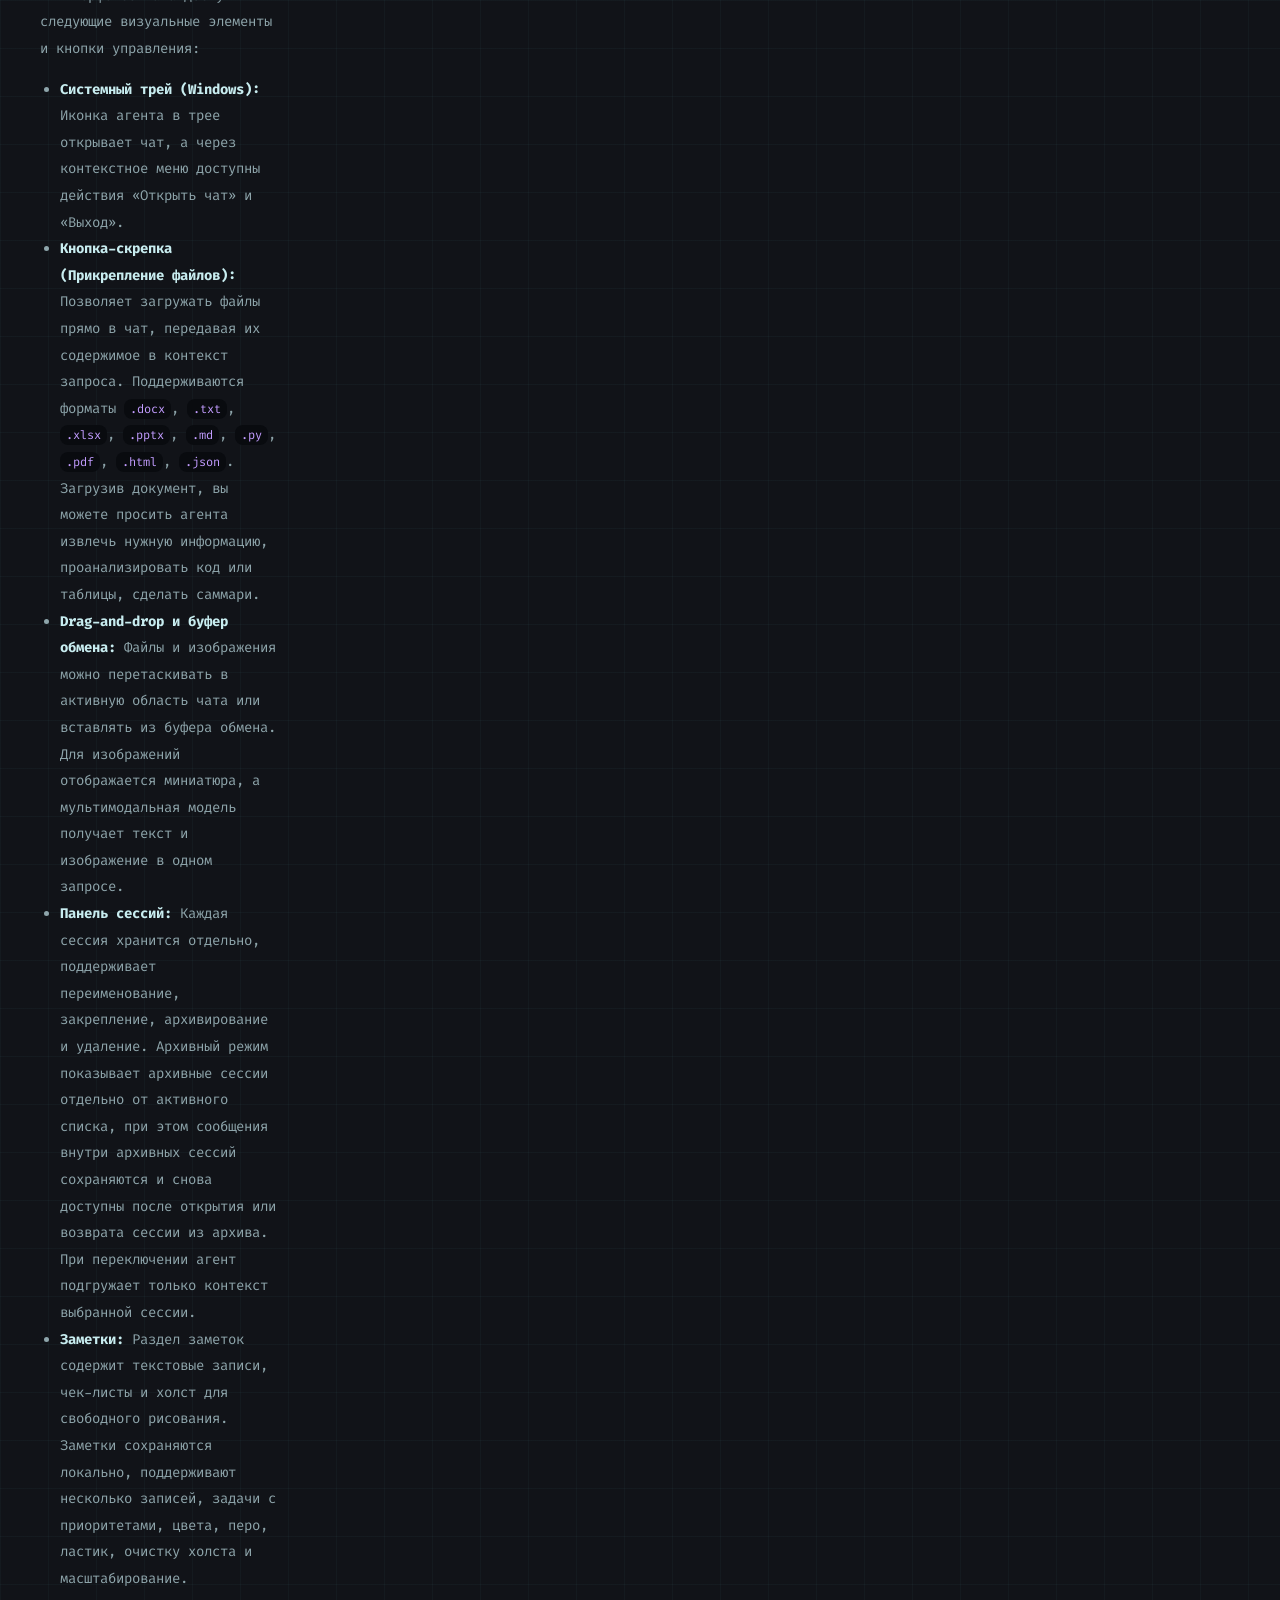
==== commit a2b1ca43: "Sync docs with Vera README" ====
--- a/readme.html
+++ b/readme.html
@@ -13,8 +13,10 @@
 <body>
   <main class="docs-shell container readme-shell">
     <article class="docs-content">
-      <p class="section-kicker">[ upstream README / 89 tests ]</p>
+      <p class="section-kicker">[ upstream README / 140 tests ]</p>
       <h1>Vera — Голосовой агент для Windows</h1>
+      <p>&gt; <strong>Telegram-интеграция временно отключена.</strong> Код, зависимость и данные сохранены,</p>
+      <p>&gt; но интеграция не публикуется модели и не запускается через команды или <code>/tg</code>.</p>
       <p>Полностью локальный голосовой агент с оффлайн-распознаванием речи, встроенной локальной моделью LLM и удобным графическим интерфейсом.</p>
       <p> &lt;picture&gt;</p>
       <p>   &lt;source media=&quot;(prefers-color-scheme: dark)&quot; srcset=&quot;https://api.star-history.com/chart?repos=tripleguard/Vera&amp;type=date&amp;theme=dark&amp;legend=bottom-right&quot; /&gt;</p>
@@ -25,6 +27,7 @@
       <ul>
       <li><a href="#о-проекте" target="_blank" rel="noreferrer">О проекте</a></li>
       <li><a href="#возможности" target="_blank" rel="noreferrer">Возможности</a></li>
+      <li><a href="#новое-в-версии-111" target="_blank" rel="noreferrer">Новое в версии 1.1.1</a></li>
       <li><a href="#архитектура-памяти" target="_blank" rel="noreferrer">Архитектура памяти</a></li>
       <li><a href="#системные-требования" target="_blank" rel="noreferrer">Системные требования</a></li>
       <li><a href="#установка-и-запуск" target="_blank" rel="noreferrer">Установка и запуск</a></li>
@@ -59,7 +62,7 @@
       <p>|----------|---------|</p>
       <p>| Интерфейс | Плавающий виджет, текстовый чат, сессии, архив, заметки, проекты, рабочая панель, логи в реальном времени и шесть тем оформления |</p>
       <p>| Трей и запуск | Иконка в системном трее Windows, меню «Открыть чат/Выход», защита от запуска второго экземпляра |</p>
-      <p>| Голосовое управление | Активация по слову, прерывание командой, офлайн STT, синтез речи |</p>
+      <p>| Голосовое управление | Активация по слову, прерывание командой, офлайн STT, синтез речи, выбор устройств ввода и вывода без перезапуска |</p>
       <p>| LLM-управление | Переключение мышления, токенный бюджет, версия llama.cpp в настройках, обновление llama.cpp из интерфейса и подключение внешних LLM-серверов |</p>
       <p>| Приложения | Запуск, закрытие, автоматический запуск по расписанию |</p>
       <p>| Окна | Управление окнами (свернуть, развернуть, переключить) |</p>
@@ -70,9 +73,20 @@
       <p>| Система | Громкость, яркость, управление музыкой, скриншоты, меню Пуск, проводник |</p>
       <p>| Skills | Локальные инструкции для специализированных сценариев с автоматической активацией и отдельными профилями инструментов |</p>
       <p>| Инструменты | Чтение документов, интерпретатор Python, генерация презентаций, докладов, отчетов и текстовых документов |</p>
-      <p>| Telegram | Telegram-хостинг (Saved Messages), чтение/отправка сообщений |</p>
+      <p>| Telegram | Интеграция и данные сохранены, но функция временно деактивирована |</p>
       <p>| Память | Гибридный поиск (BM25 + recency + category), закрепление фактов, автокатегоризация, сохранение контекста диалога |</p>
-      <p>| Надежность | Автоперезапуск backend, экран готовности агента, уведомления о сбоях и защищенный IPC-мост Electron |</p>
+      <p>| Надежность | Текстовый режим при недоступном голосовом пакете, отдельные статусы LLM/TTS/STT/audio, автоперезапуск backend и защищенный IPC-мост Electron |</p>
+      <h2>Новое в версии 1.1.1</h2>
+      <ul>
+      <li><strong>Текстовый режим больше не зависит от микрофона и TTS.</strong> Если микрофон недоступен, отсутствует STT или не установлен Supertonic, Vera сообщает конкретную причину и продолжает принимать текстовые запросы.</li>
+      <li><strong>Понятная диагностика запуска.</strong> Интерфейс получает отдельные состояния <code>llm</code>, <code>tts</code>, <code>stt</code> и <code>audio</code> с текстом ошибки вместо единственного общего флага готовности.</li>
+      <li><strong>Переключение аудио без перезапуска.</strong> Микрофон и устройство вывода применяются и сохраняются сразу; если новое устройство не открылось, Vera автоматически возвращает предыдущее.</li>
+      <li><strong>Чистый список устройств Windows.</strong> В настройках показываются физические WASAPI-устройства без повторов одного устройства через MME, DirectSound и WDM-KS.</li>
+      <li><strong>Обновлённые настройки голоса.</strong> Списки аудиоустройств, режима озвучивания и голоса получили единое стилизованное меню. По умолчанию ответы озвучиваются только после голосовых запросов; также доступны озвучивание всех ответов и полностью текстовый режим.</li>
+      <li><strong>Supertonic как отдельный компонент установщика.</strong> Голосовой пакет можно не устанавливать — чат останется полностью работоспособным. При установке компонент разворачивается в локальный кэш пользователя.</li>
+      <li><strong>Усилена IPC-безопасность.</strong> Обработчик выдачи API-токена регистрируется до создания окон Electron, что устраняет гонку при первом запуске интерфейса.</li>
+      <li><strong>Telegram временно отключён.</strong> Код и пользовательские данные сохранены, но распознавание обычных фраз больше не может случайно активировать Telegram-инструменты.</li>
+      </ul>
       <h2>Архитектура памяти</h2>
       <p>Память Веры — это <strong>гибридная система поиска</strong>, спроектированная для работы полностью локально (без векторных БД и эмбеддингов, чтобы оставаться в рамках небольших моделей).</p>
       <h3>Хранение</h3>
@@ -146,6 +160,7 @@
       <p>2. Распакуйте её в корень проекта</p>
       <p><strong>LLM:</strong></p>
       <p>Если вы используете встроенный механизм запуска, скачайте модель формата GGUF (например, Qwen3-4B-Q4_K_M) и поместите файл в корень проекта.</p>
+      <p>В Windows-установщике Supertonic предлагается отдельным необязательным компонентом. Без него Vera запускается в текстовом режиме и явно показывает, что синтез речи недоступен.</p>
       <h3>Запуск</h3>
       <div class="code-wrap"><pre class="code-block"><code>cd ui
 npm start</code></pre></div>
@@ -168,6 +183,8 @@
       <li><strong>Рабочая панель:</strong> Правая панель содержит дерево выбранной директории и интерактивный CMD-терминал. Файлы из дерева можно открывать и перетаскивать в чат.</li>
       <li><strong>Нижняя панель:</strong> Показывает активную модель и версию приложения, открывает периодические задачи и поток системных логов. Если доступна новая сборка llama.cpp, рядом с моделью появляется кнопка обновления, которая скачивает подходящий архив, устанавливает runtime и перезапускает агент.</li>
       <li><strong>Настройки модели:</strong> В разделе модели отображается установленная версия llama.cpp в формате <code>b12345</code>, а также доступны параметры локальной модели, контекста, режима размышления и внешнего LLM-сервера.</li>
+      <li><strong>Настройки голоса и аудио:</strong> Стилизованные списки позволяют без перезапуска менять микрофон и устройство вывода. Vera показывает только уникальные WASAPI-устройства, поддерживает проверку входа/выхода и автоматически откатывает нерабочий выбор.</li>
+      <li><strong>Режим озвучивания:</strong> Можно озвучивать только ответы на голосовые запросы (значение по умолчанию), все ответы либо полностью отключить TTS.</li>
       <li><strong>Темы оформления:</strong> В настройках доступны шесть светлых и темных тем: «Обсидиан», «Дневной», «Терминал», «Сакура», «Графит» и «Аврора».</li>
       <li><strong>Переключатель мышления (иконка мозга рядом с вводом):</strong> Позволяет быстро включать/выключать режим размышления модели; токенный бюджет задается в настройках, а ход мысли можно раскрыть в карточке ответа.</li>
       <li><strong>Индикатор активности:</strong> Во время генерации отображается компактная надпись «Думает», а при выполнении функции индикатор показывает фактическое действие: поиск в интернете, чтение документа, создание презентации и другие операции.</li>
@@ -296,6 +313,8 @@
 Вера, сгенерируй случайный пароль
 Вера, реши уравнение x^2 - 5x + 6 = 0</code></pre></div>
       <h2>Telegram-режим</h2>
+      <p>&gt; В текущей версии этот режим деактивирован единым feature flag. Раздел ниже</p>
+      <p>&gt; сохранён как документация для возможного контролируемого возврата функции.</p>
       <p>Агент может работать через &quot;Telethon&quot;, подключаясь к привязанному аккаунту Telegram, обрабатывая команды прямо из папки <strong>Избранное (Saved Messages)</strong>:</p>
       <div class="code-wrap"><pre class="code-block"><code>Вера, уйди в телегу
 Вера, перейди в телеграм</code></pre></div>
@@ -323,7 +342,7 @@
       <p>7. Полученный контекст ограничивается по объёму, сортируется по релевантности и передаётся модели для краткого ответа строго по найденным источникам.</p>
       <h2>Конфигурация</h2>
       <p>Файл: <code>data/config.json</code></p>
-      <p>Ключевые параметры: настройки слова активации, таймаут тишины, голос и параметры синтеза речи (<code>tts.voice_name</code>, <code>tts.total_steps</code>, <code>tts.volume</code>), внешние серверы LLM и алиасы сайтов.</p>
+      <p>Ключевые параметры: настройки слова активации, таймаут тишины, выбранные устройства (<code>audio.input_device</code>, <code>audio.output_device</code>), голос и параметры синтеза речи (<code>tts.voice_name</code>, <code>tts.total_steps</code>, <code>tts.volume</code>, <code>tts.speak_responses</code>), внешние серверы LLM и алиасы сайтов.</p>
       <h2>Запуск через Vite/Electron</h2>
       <div class="code-wrap"><pre class="code-block"><code>cd ui
 npm start</code></pre></div>
@@ -331,10 +350,10 @@
       <h2>Тестирование</h2>
       <p>Тесты написаны на <code>unittest</code> (без внешних зависимостей) и лежат в <code>tests/</code>. Полный прогон:</p>
       <div class="code-wrap"><pre class="code-block"><code>python tests/run_all.py</code></pre></div>
-      <p>Покрытие (81 тест):</p>
+      <p>Покрытие (140 тестов и 4 subtests):</p>
       <p>| Область | Что покрывает |</p>
       <p>|---------|---------------|</p>
-      <p>| Аудио и мультимодальность | Нормализация громкости TTS, отсутствие клиппинга, поиск основной GGUF-модели и передача изображений |</p>
+      <p>| Аудио и мультимодальность | Нормализация громкости TTS, отсутствие клиппинга, дедупликация устройств, переключение входа/выхода с откатом, поиск основной GGUF-модели и передача изображений |</p>
       <p>| Голосовой контроль | Распознавание <code>Вера</code>, <code>стоп</code>, <code>Вера, стоп</code>, защита от отправки стоп-фраз в LLM |</p>
       <p>| Память и сессии | Дедупликация, лимиты, закрепленные факты, геозависимый контекст, изоляция сессий, архивирование и перенос старой истории |</p>
       <p>| Skills и системный промпт | Загрузка встроенных и пользовательских skills, правила переопределения, компактная сборка prompt |</p>
@@ -361,8 +380,8 @@
       <p>    2. Если файлы отсутствуют (ошибка автоматического скачивания), скачайте архив <code>llama-bin-win-vulkan-x64.zip</code> (или <code>cpu</code> версию) с <a href="https://github.com/ggml-org/llama.cpp/releases" target="_blank" rel="noreferrer">официального релиза llama.cpp</a> и распакуйте его содержимое прямо в папку с приложением.</p>
       <p>    3. Убедитесь, что там же лежит файл модели <code>.gguf</code>.</p>
       <ul>
-      <li><strong>Нет звука:</strong> проверьте правильность имени голоса в <code>tts.voice_name</code> и доступные аудиоустройства воспроизведения.</li>
-      <li><strong>Микрофон не работает:</strong> проверьте настройки звука в Windows.</li>
+      <li><strong>Нет звука:</strong> проверьте компонент Supertonic, режим <code>tts.speak_responses</code>, выбранное устройство вывода и имя голоса в <code>tts.voice_name</code>. Устройство можно проверить и поменять в настройках без перезапуска.</li>
+      <li><strong>Микрофон не работает:</strong> разрешите доступ к микрофону в параметрах конфиденциальности Windows и выберите нужное WASAPI-устройство в настройках Vera. Даже при ошибке микрофона текстовый чат продолжает работать.</li>
       <li><strong>Команды &quot;Вера&quot;, &quot;стоп&quot; или &quot;Вера, стоп&quot; не останавливают речь:</strong> убедитесь, что микрофон не выключен через <code>/mute</code> или кнопку микрофона в GUI. Если таймер звенит, команда должна остановить таймер без обращения к LLM; если Вера говорит, команда очищает очередь TTS и прерывает воспроизведение.</li>
       <li><strong>Ответ пустой или видны теги <code>&lt;think&gt;</code>:</strong> отключите режим мышления в GUI или уменьшите thinking budget. Vera дополнительно чистит <code>&lt;think&gt;</code> из обычных и веб-ответов, но сторонний LLM-сервер может отдавать нестандартный формат.</li>
       <li><strong>Веб-поиск ничего не нашёл:</strong> проверьте доступ браузера/сети. Vera сначала пробует Brave Search, затем DuckDuckGo Lite; при блокировке обоих источников ответ будет построен только на локальных знаниях или вернёт понятную ошибку.</li>
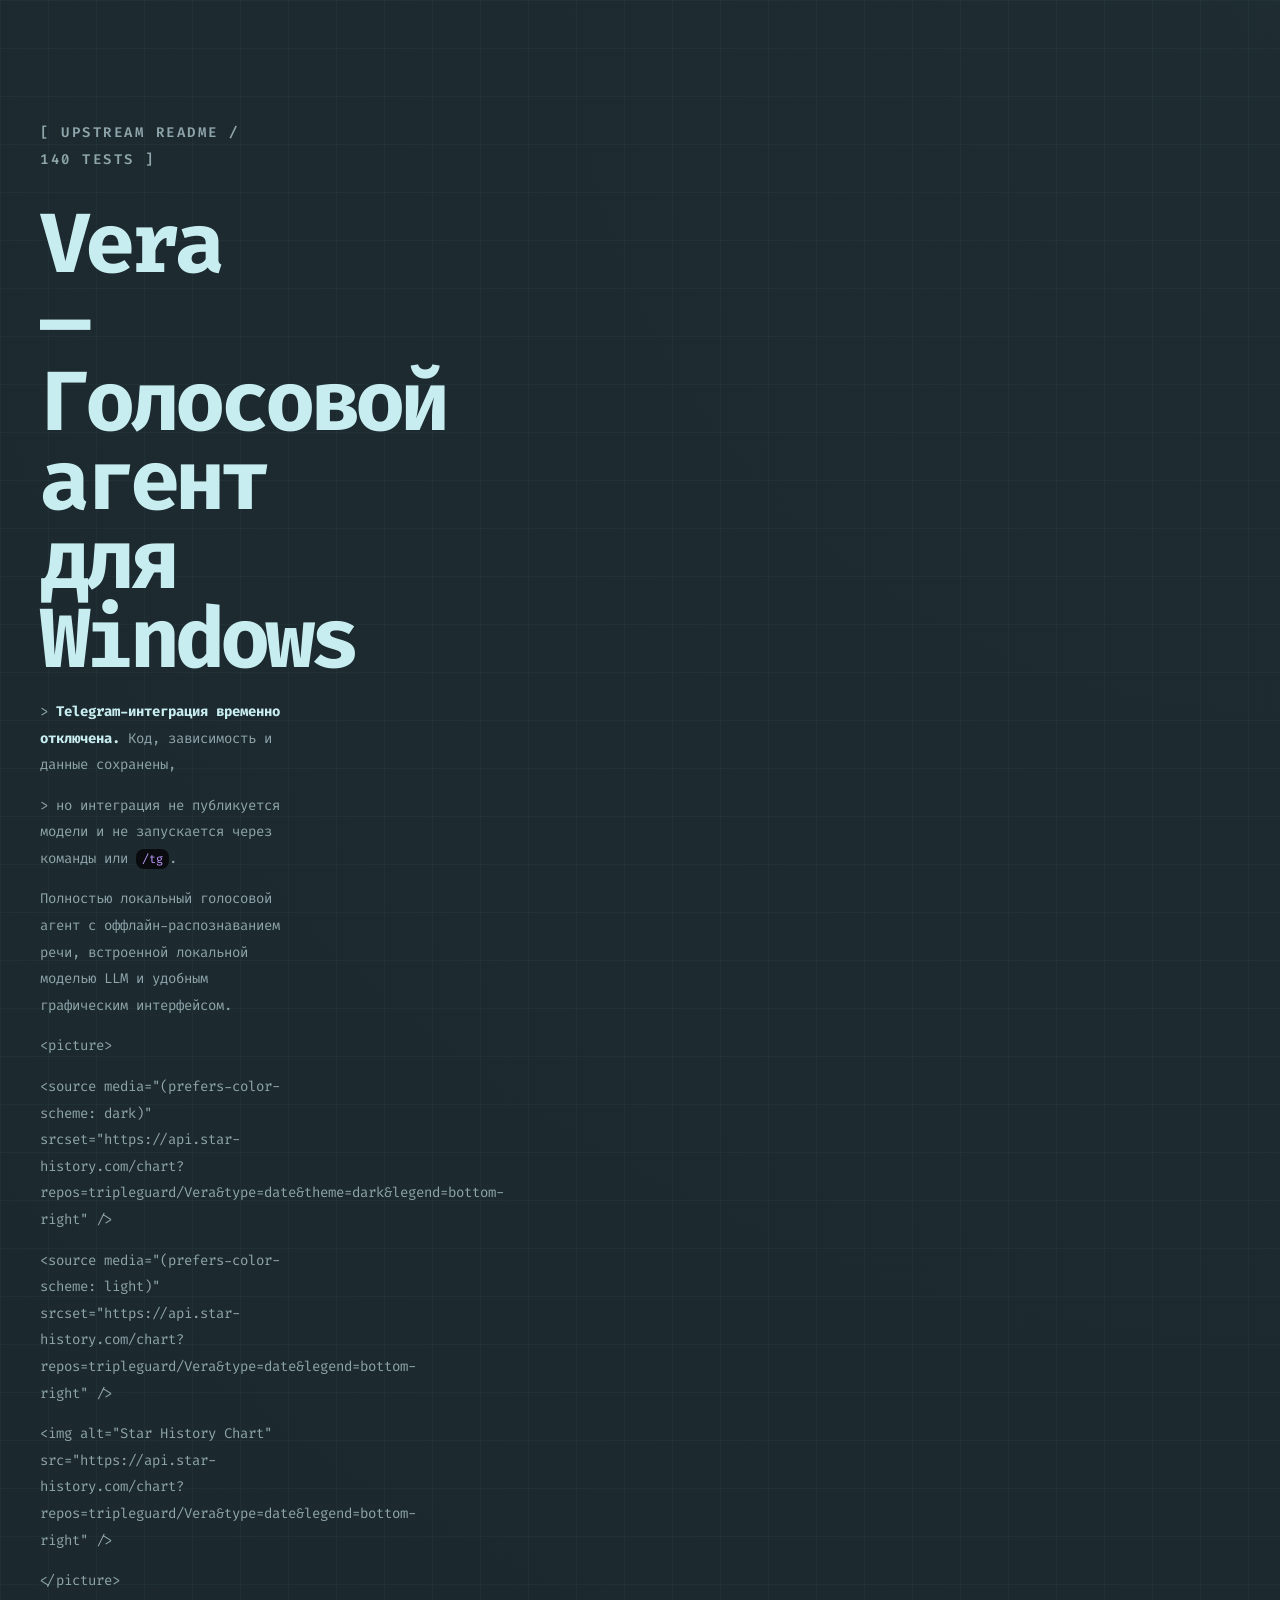
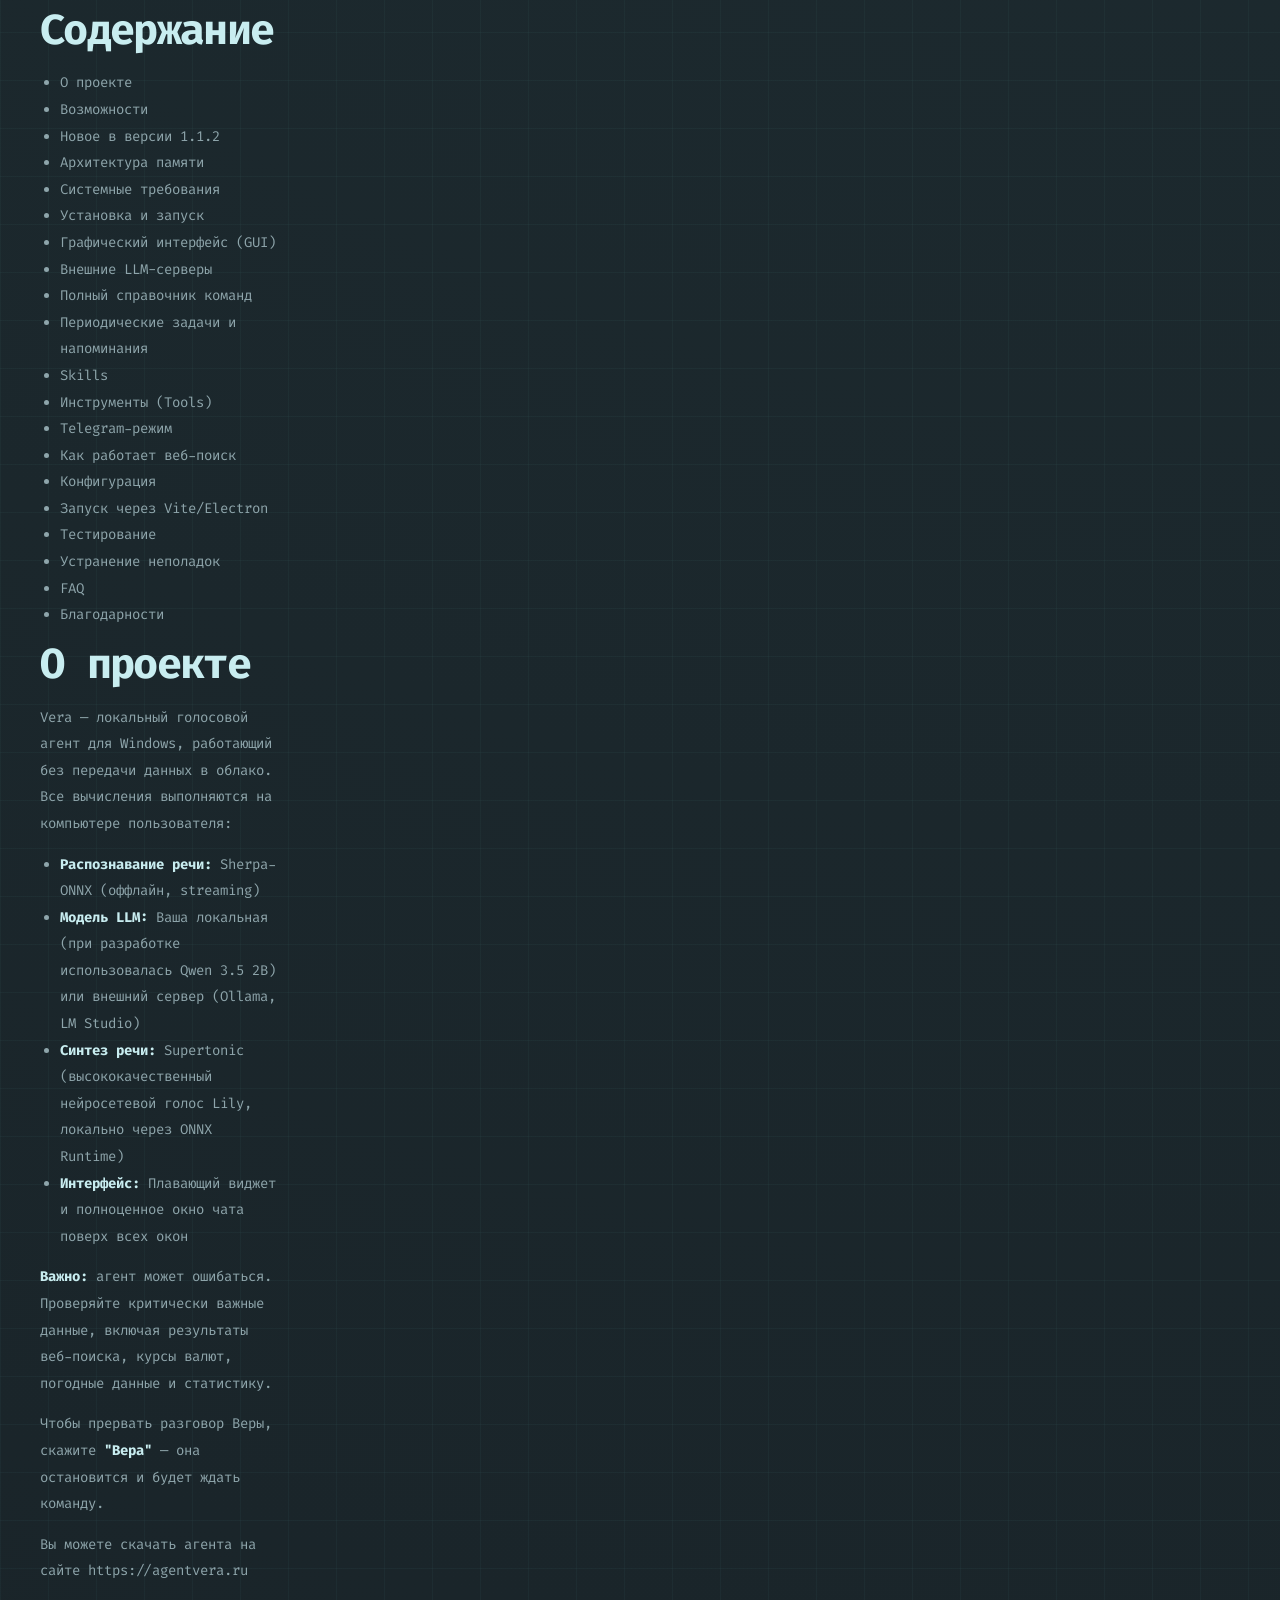
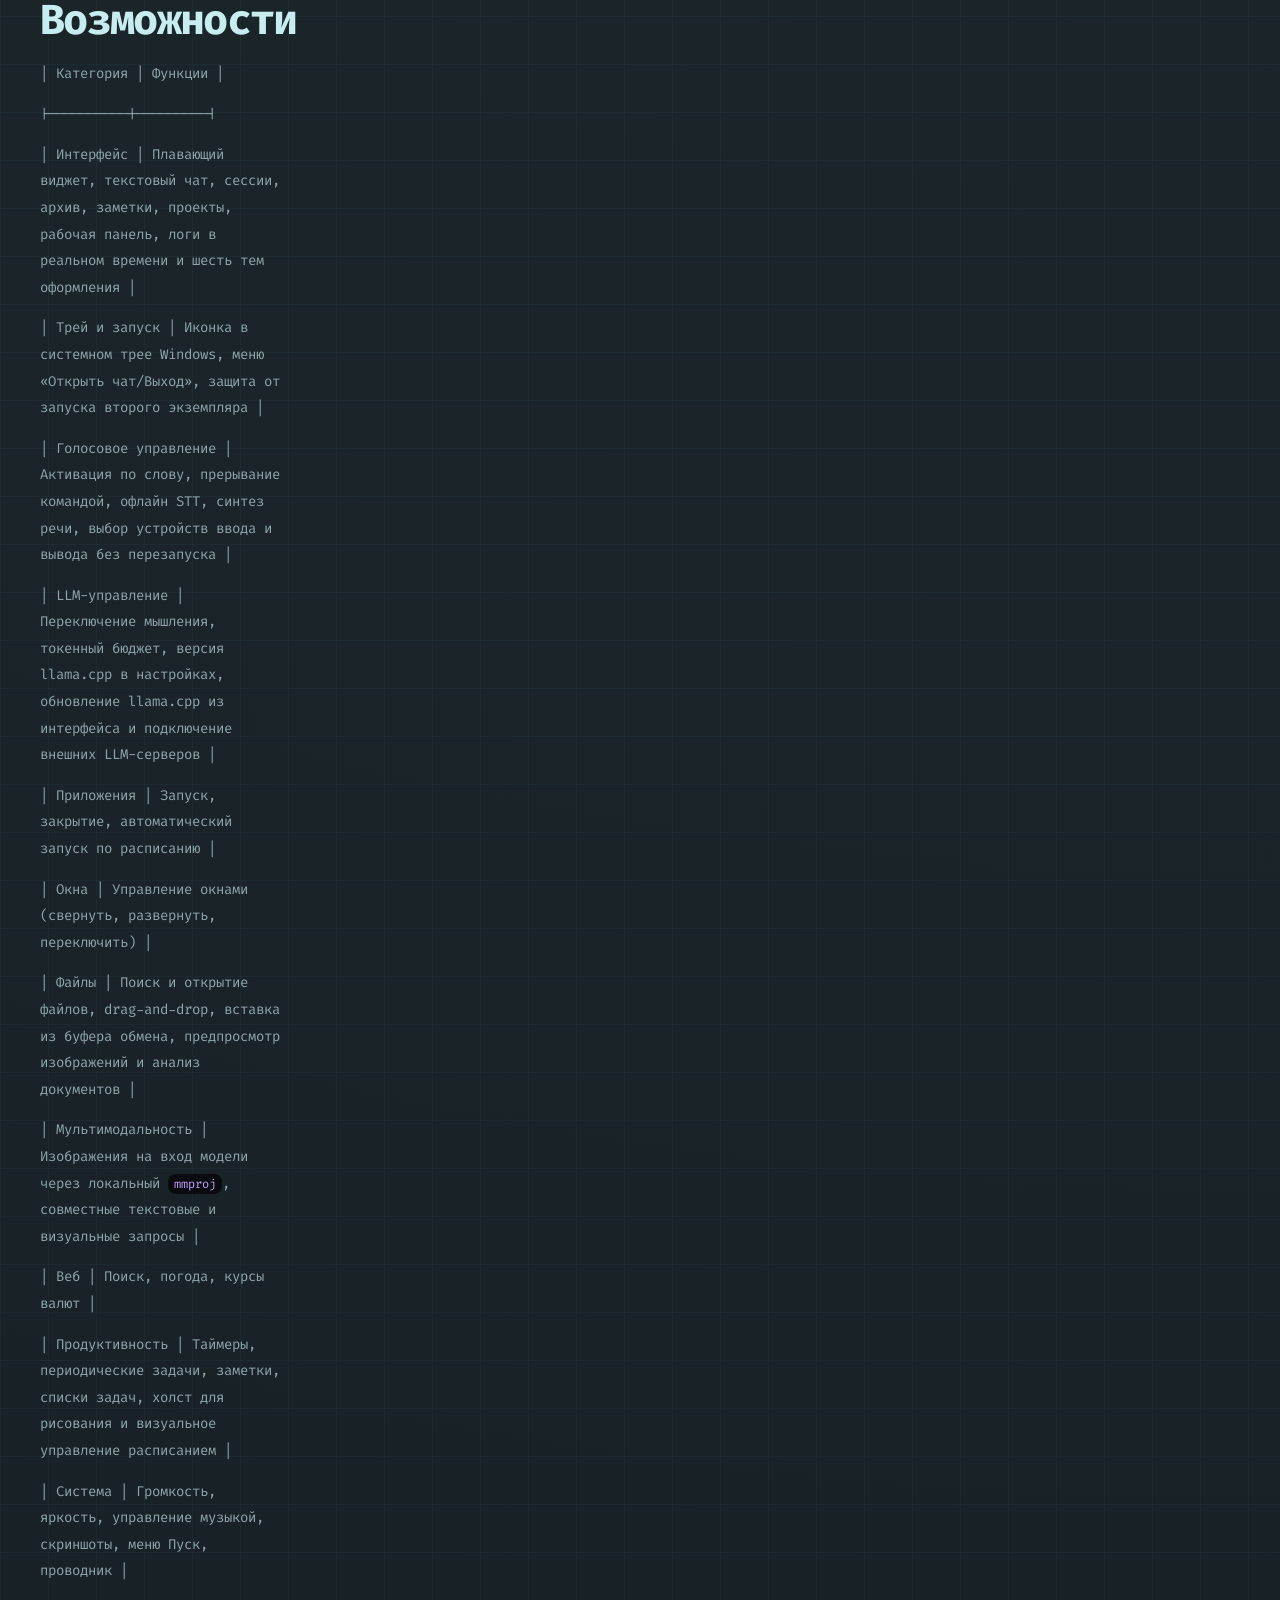
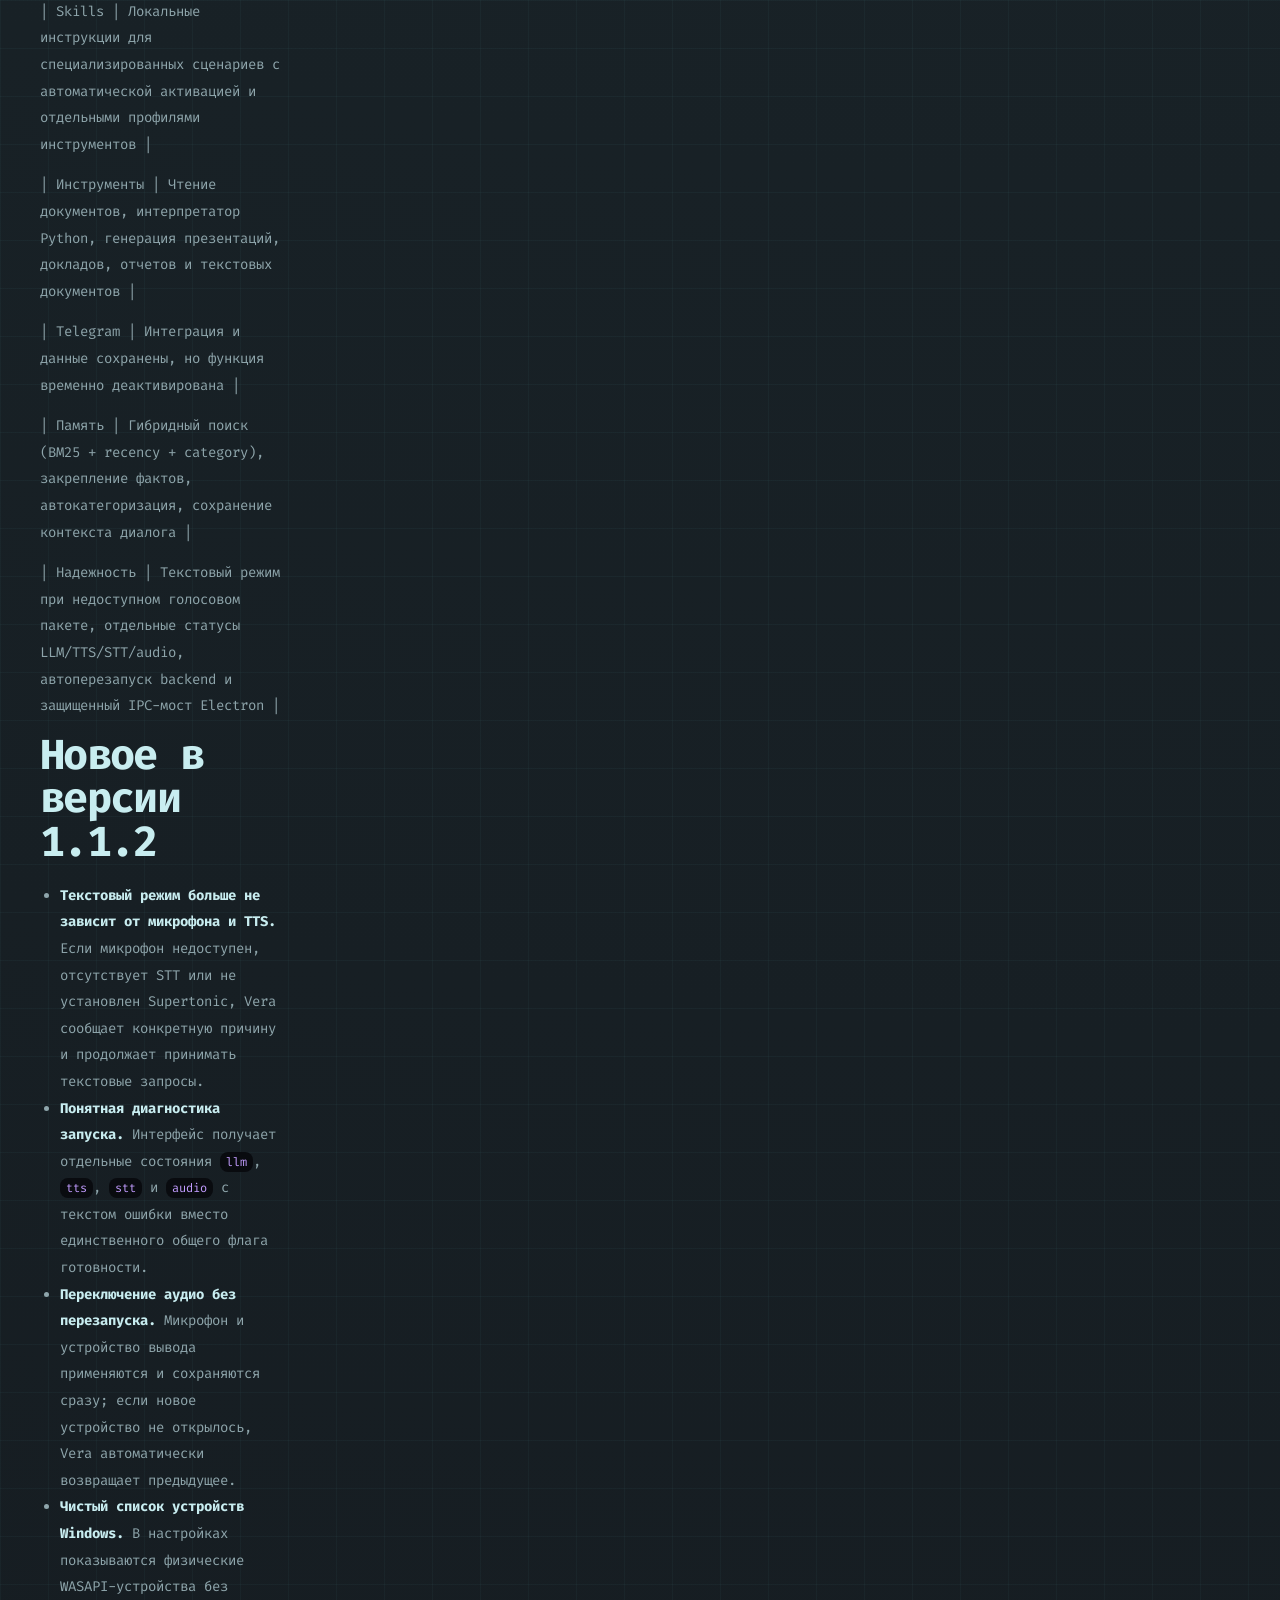
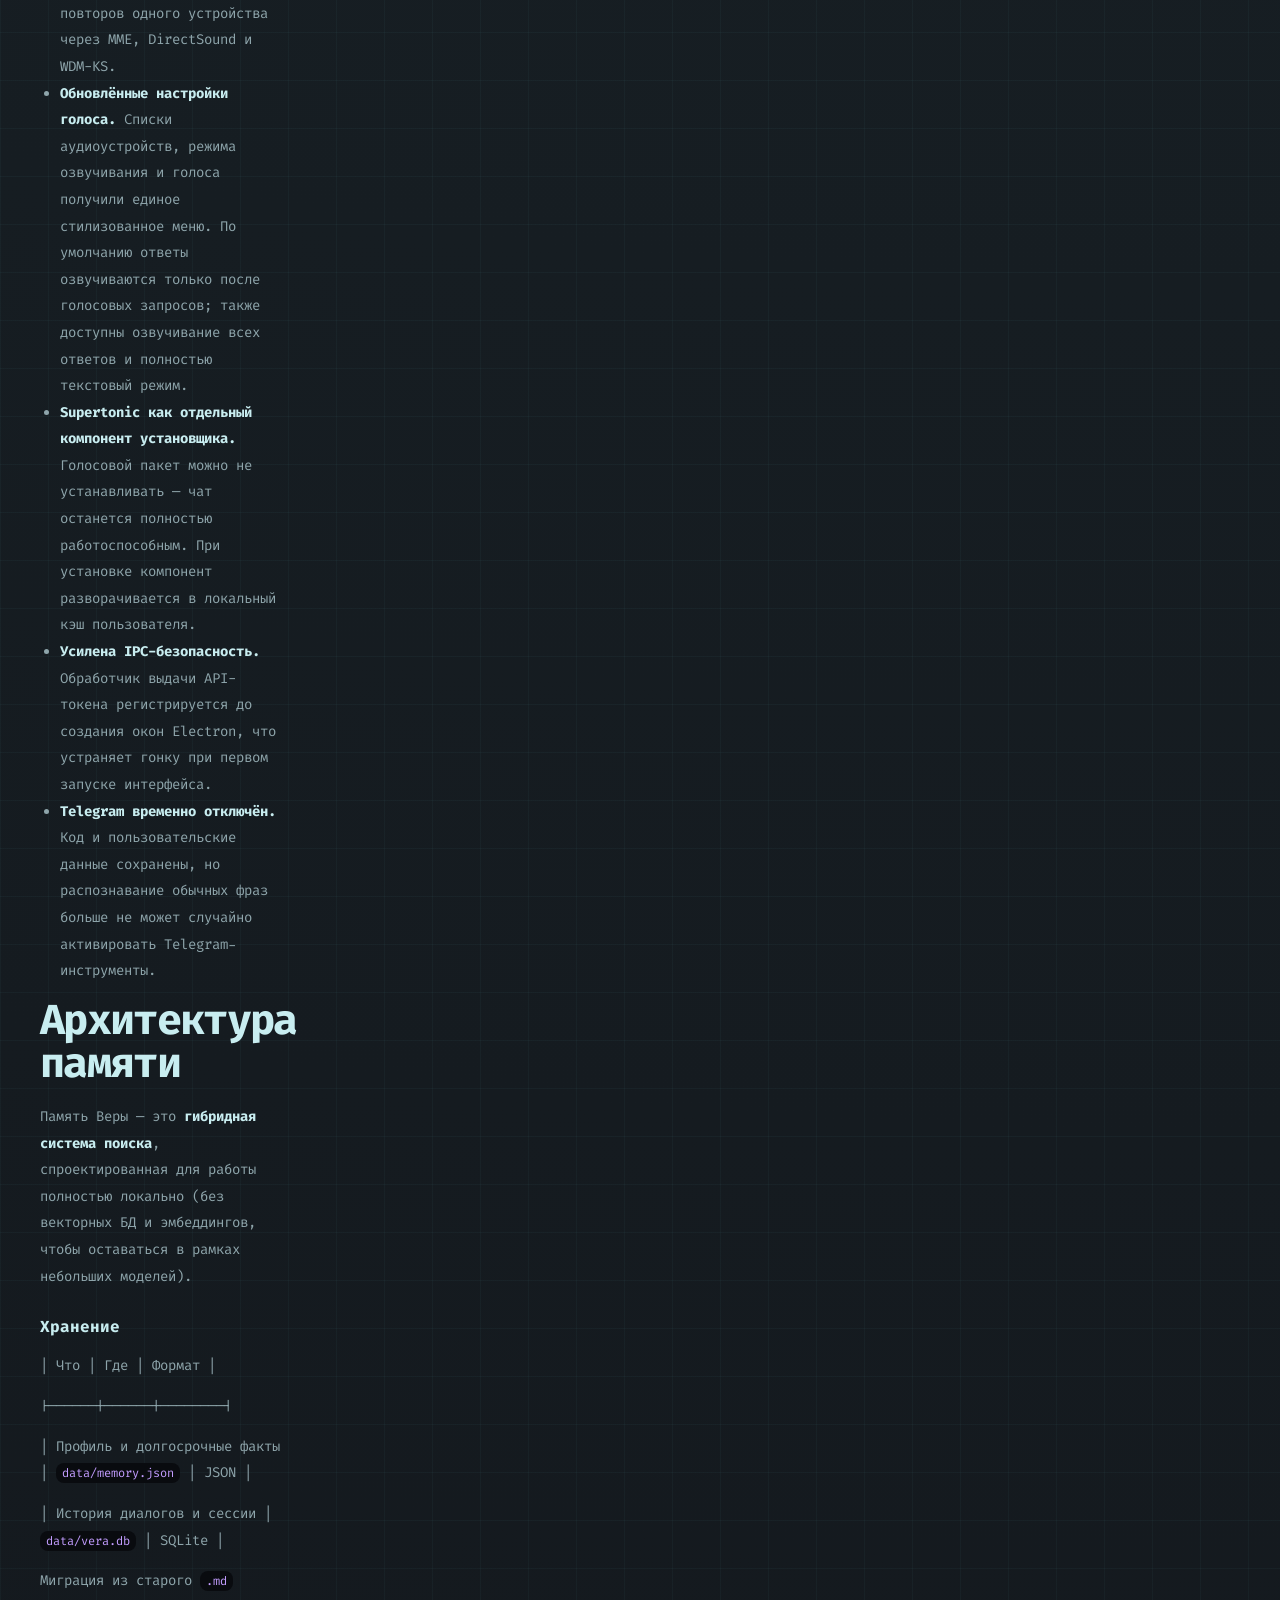
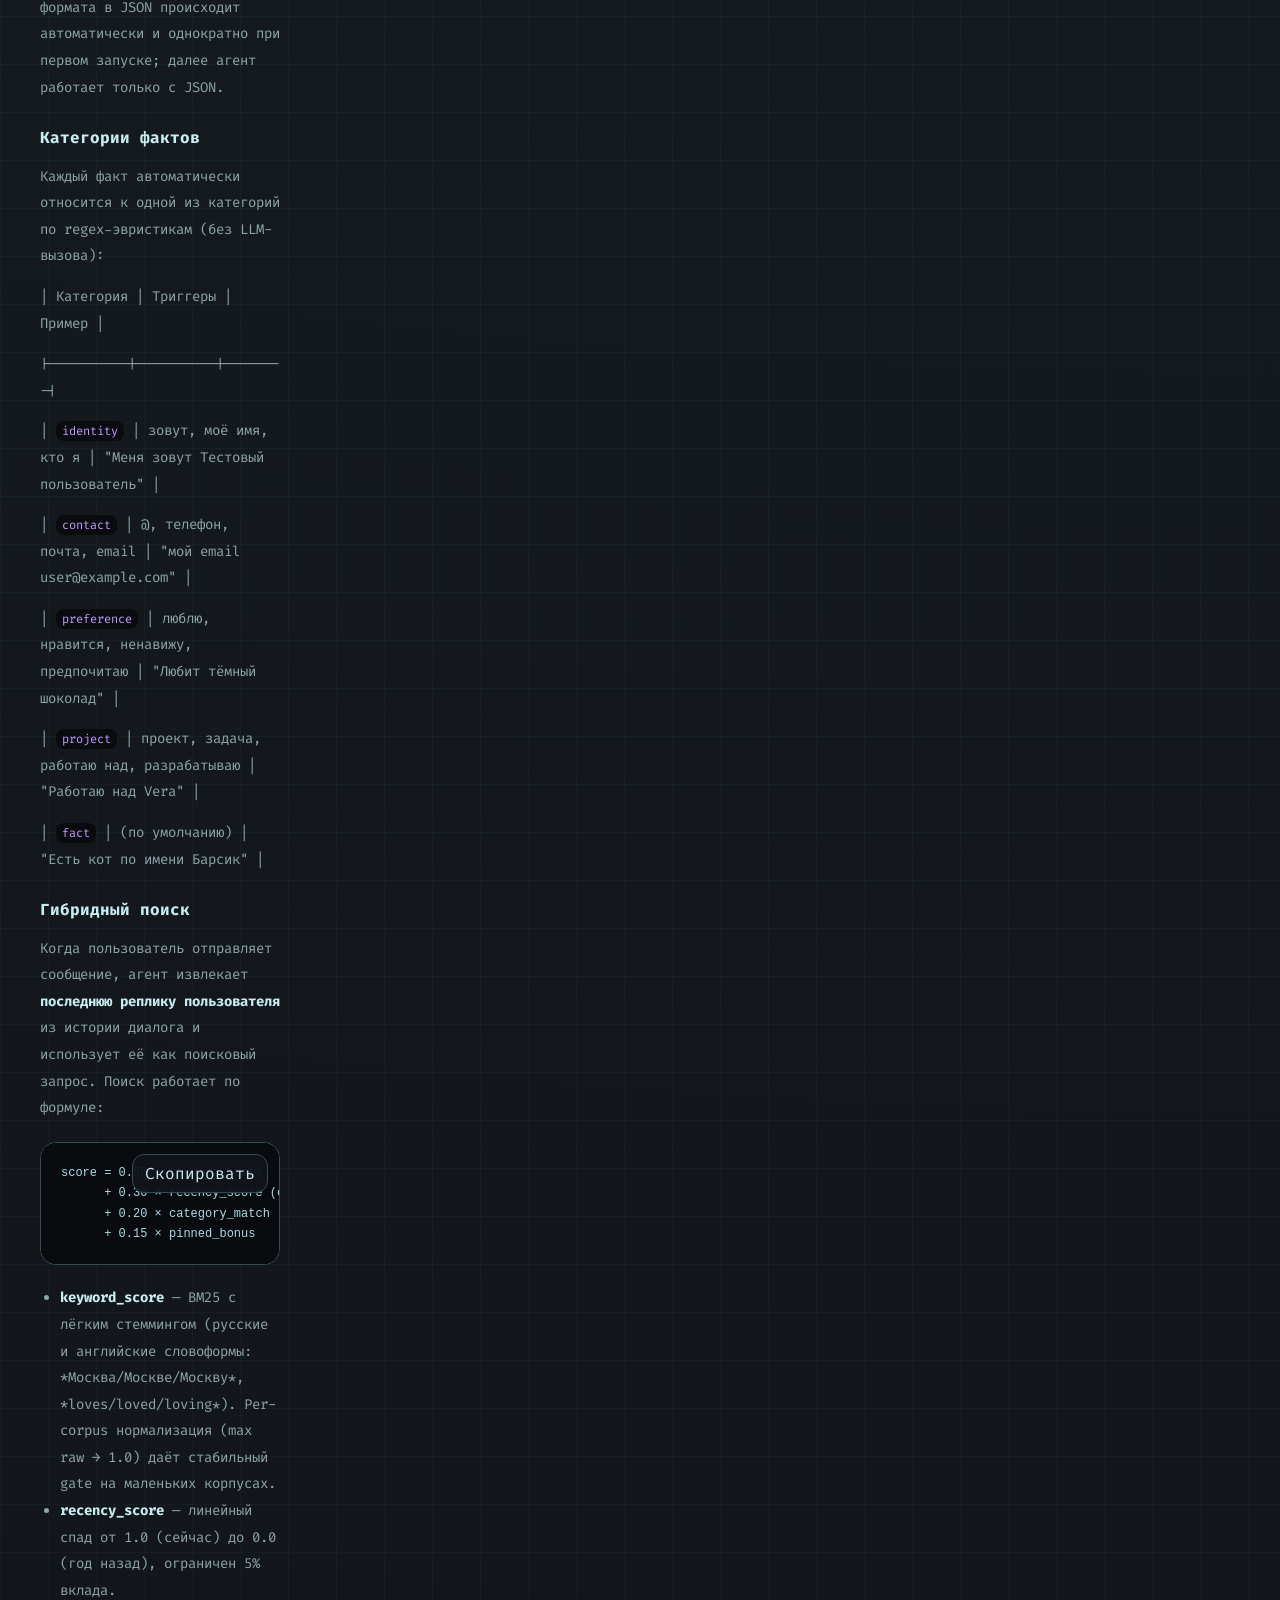
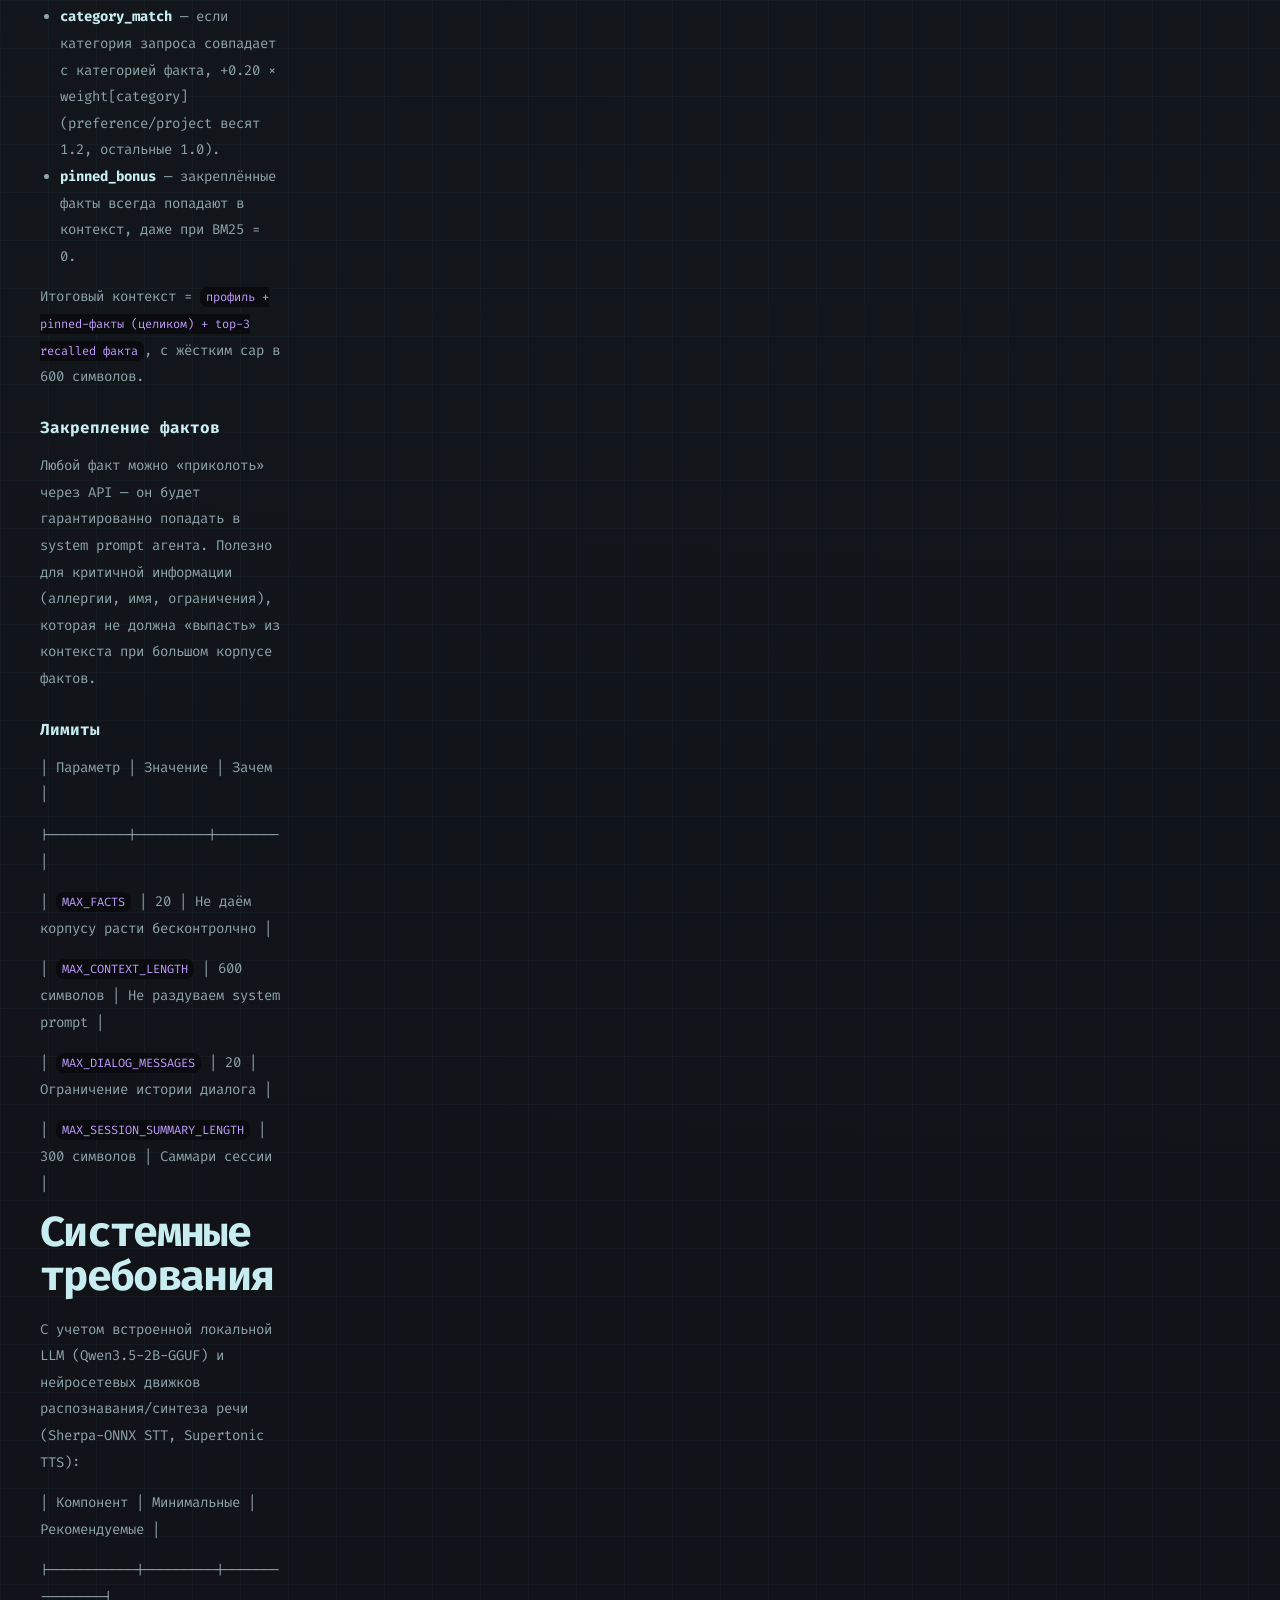
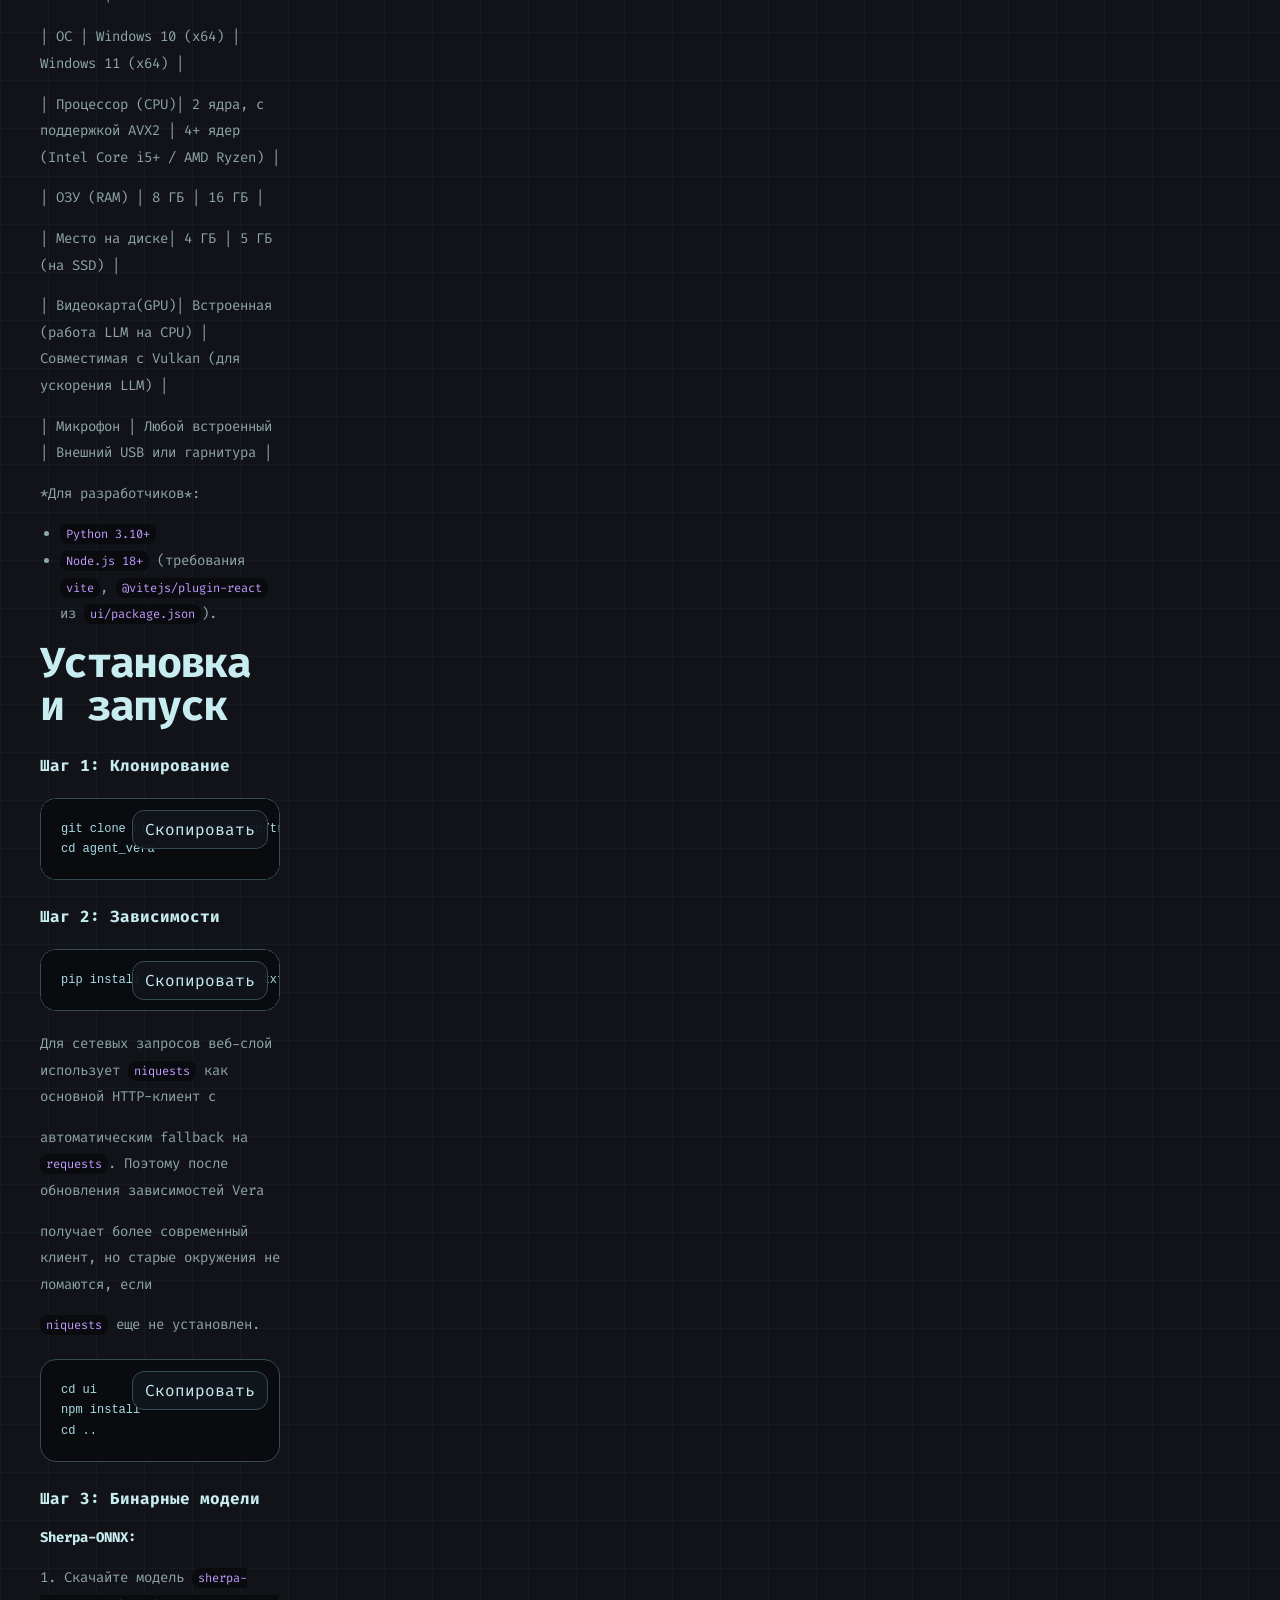
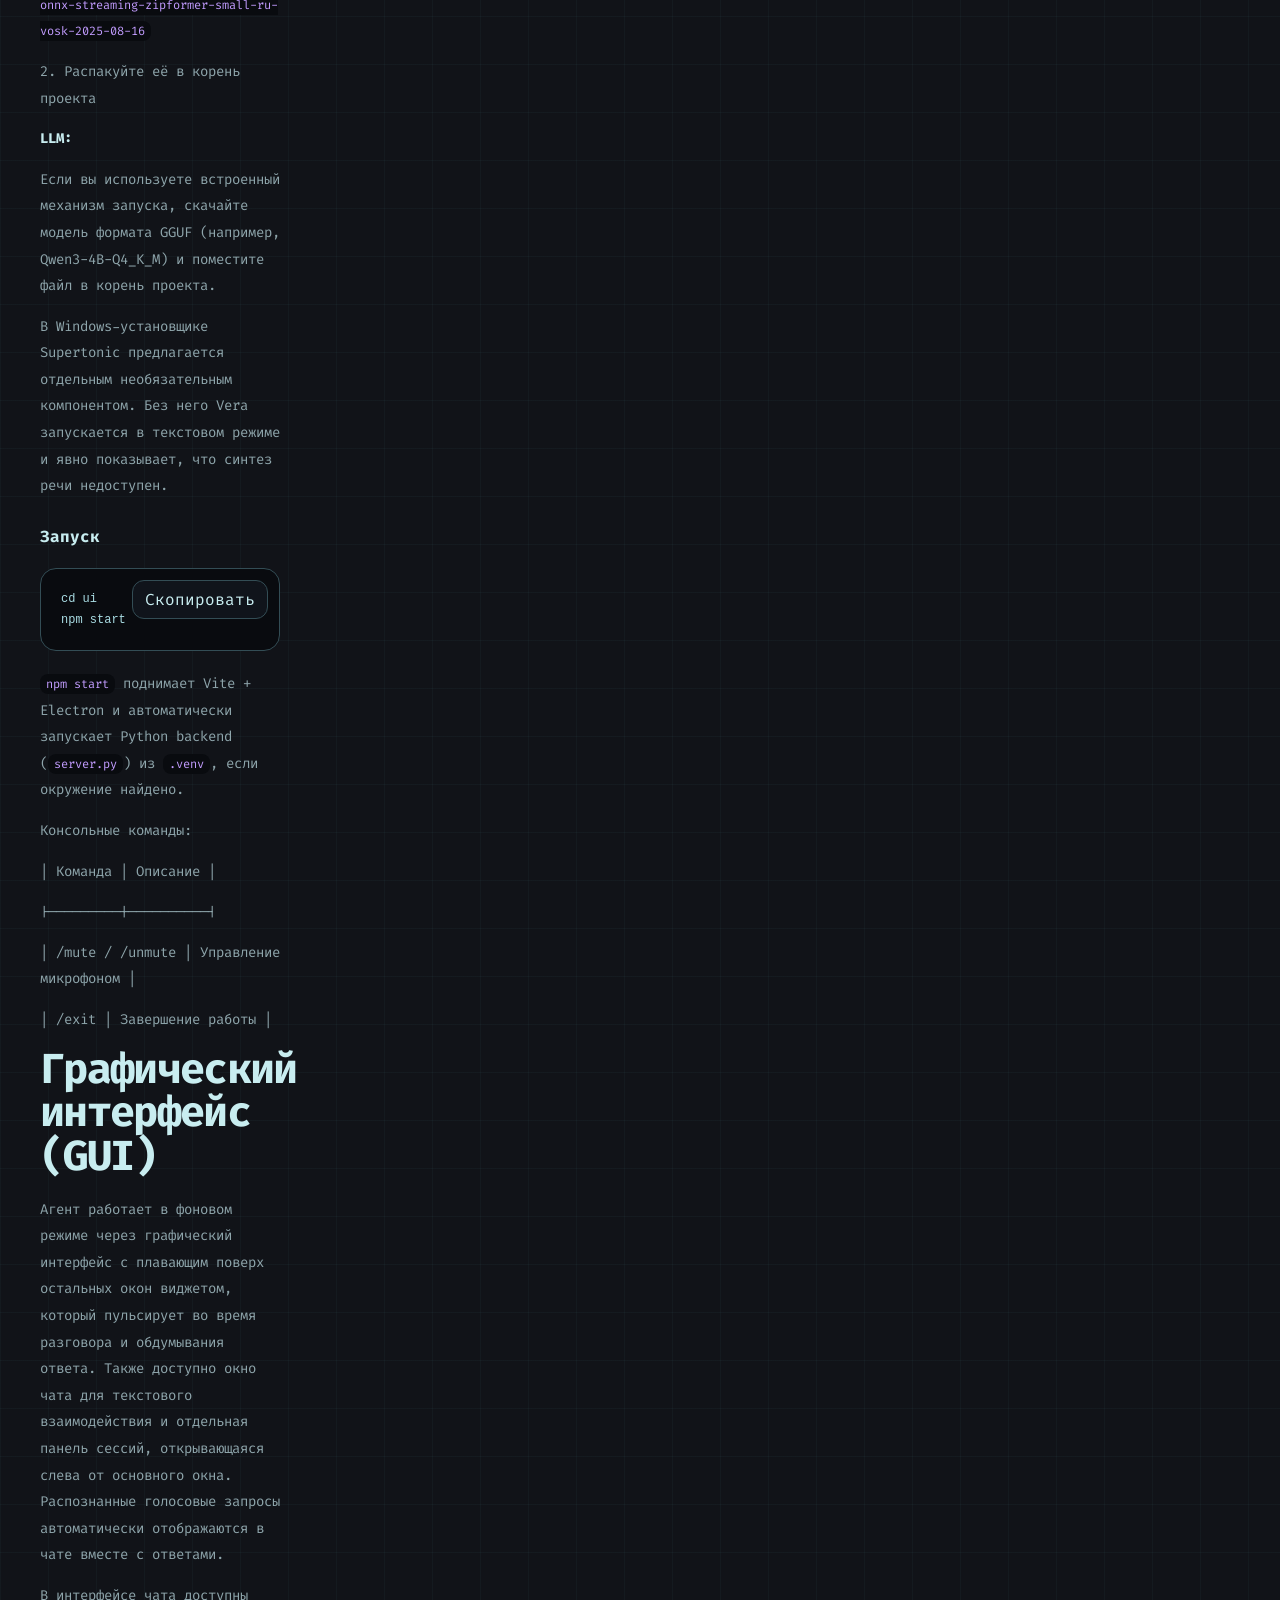
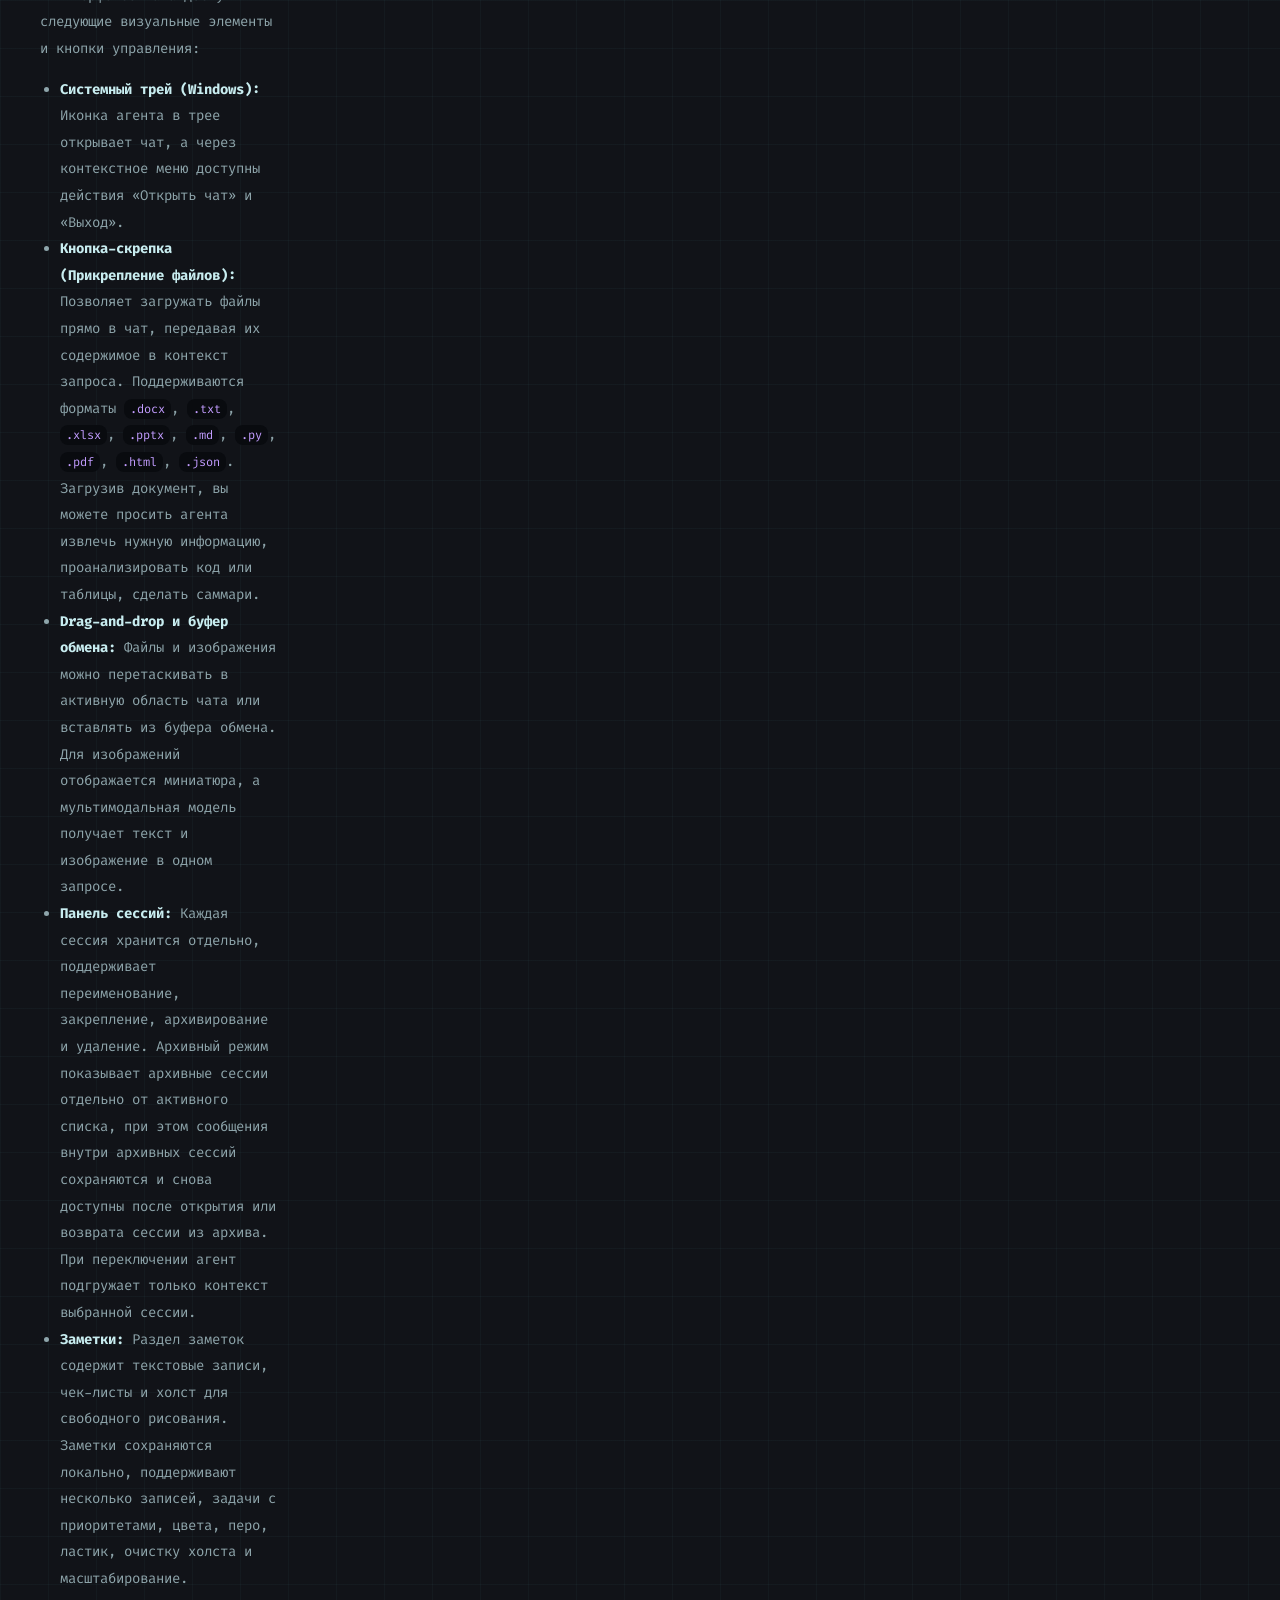
==== commit a7f1a6f9: "Sync docs with Vera README" ====
--- a/readme.html
+++ b/readme.html
@@ -27,7 +27,7 @@
       <ul>
       <li><a href="#о-проекте" target="_blank" rel="noreferrer">О проекте</a></li>
       <li><a href="#возможности" target="_blank" rel="noreferrer">Возможности</a></li>
-      <li><a href="#новое-в-версии-111" target="_blank" rel="noreferrer">Новое в версии 1.1.1</a></li>
+      <li><a href="#новое-в-версии-112" target="_blank" rel="noreferrer">Новое в версии 1.1.2</a></li>
       <li><a href="#архитектура-памяти" target="_blank" rel="noreferrer">Архитектура памяти</a></li>
       <li><a href="#системные-требования" target="_blank" rel="noreferrer">Системные требования</a></li>
       <li><a href="#установка-и-запуск" target="_blank" rel="noreferrer">Установка и запуск</a></li>
@@ -76,7 +76,7 @@
       <p>| Telegram | Интеграция и данные сохранены, но функция временно деактивирована |</p>
       <p>| Память | Гибридный поиск (BM25 + recency + category), закрепление фактов, автокатегоризация, сохранение контекста диалога |</p>
       <p>| Надежность | Текстовый режим при недоступном голосовом пакете, отдельные статусы LLM/TTS/STT/audio, автоперезапуск backend и защищенный IPC-мост Electron |</p>
-      <h2>Новое в версии 1.1.1</h2>
+      <h2>Новое в версии 1.1.2</h2>
       <ul>
       <li><strong>Текстовый режим больше не зависит от микрофона и TTS.</strong> Если микрофон недоступен, отсутствует STT или не установлен Supertonic, Vera сообщает конкретную причину и продолжает принимать текстовые запросы.</li>
       <li><strong>Понятная диагностика запуска.</strong> Интерфейс получает отдельные состояния <code>llm</code>, <code>tts</code>, <code>stt</code> и <code>audio</code> с текстом ошибки вместо единственного общего флага готовности.</li>
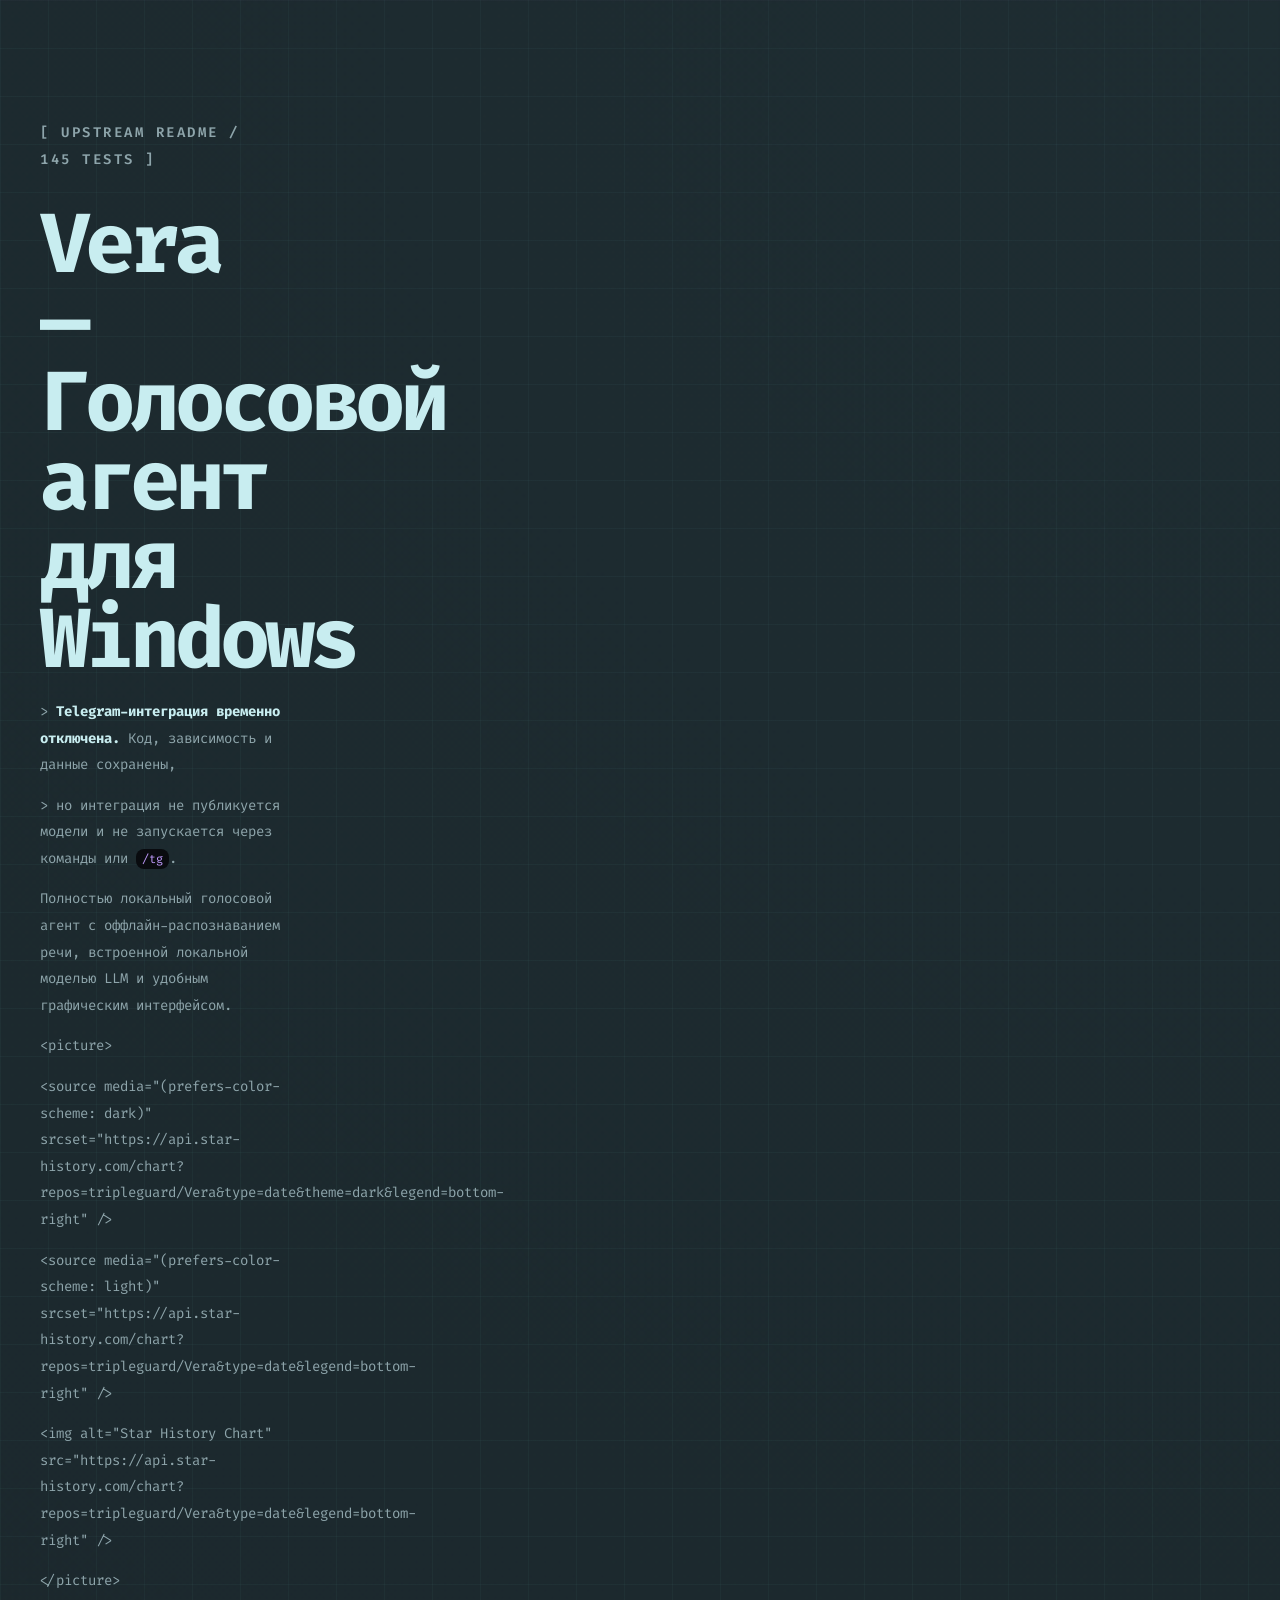
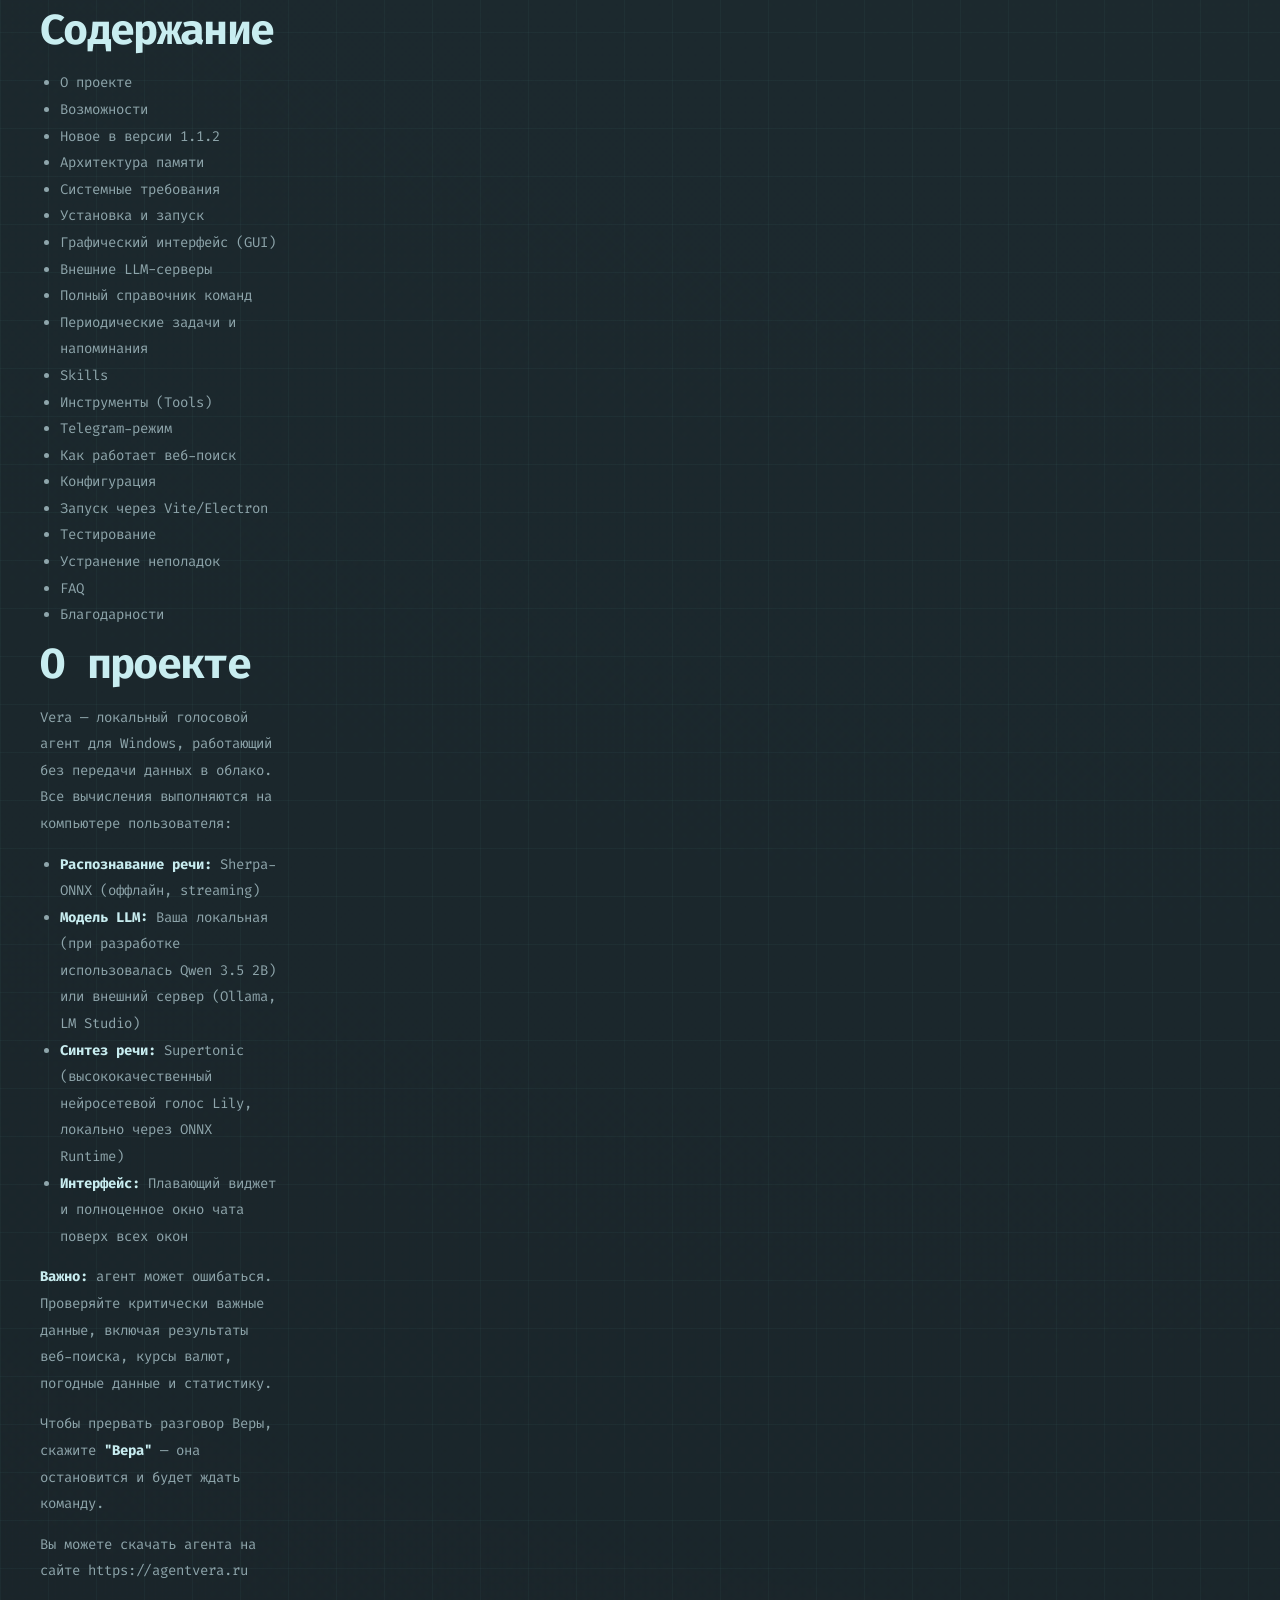
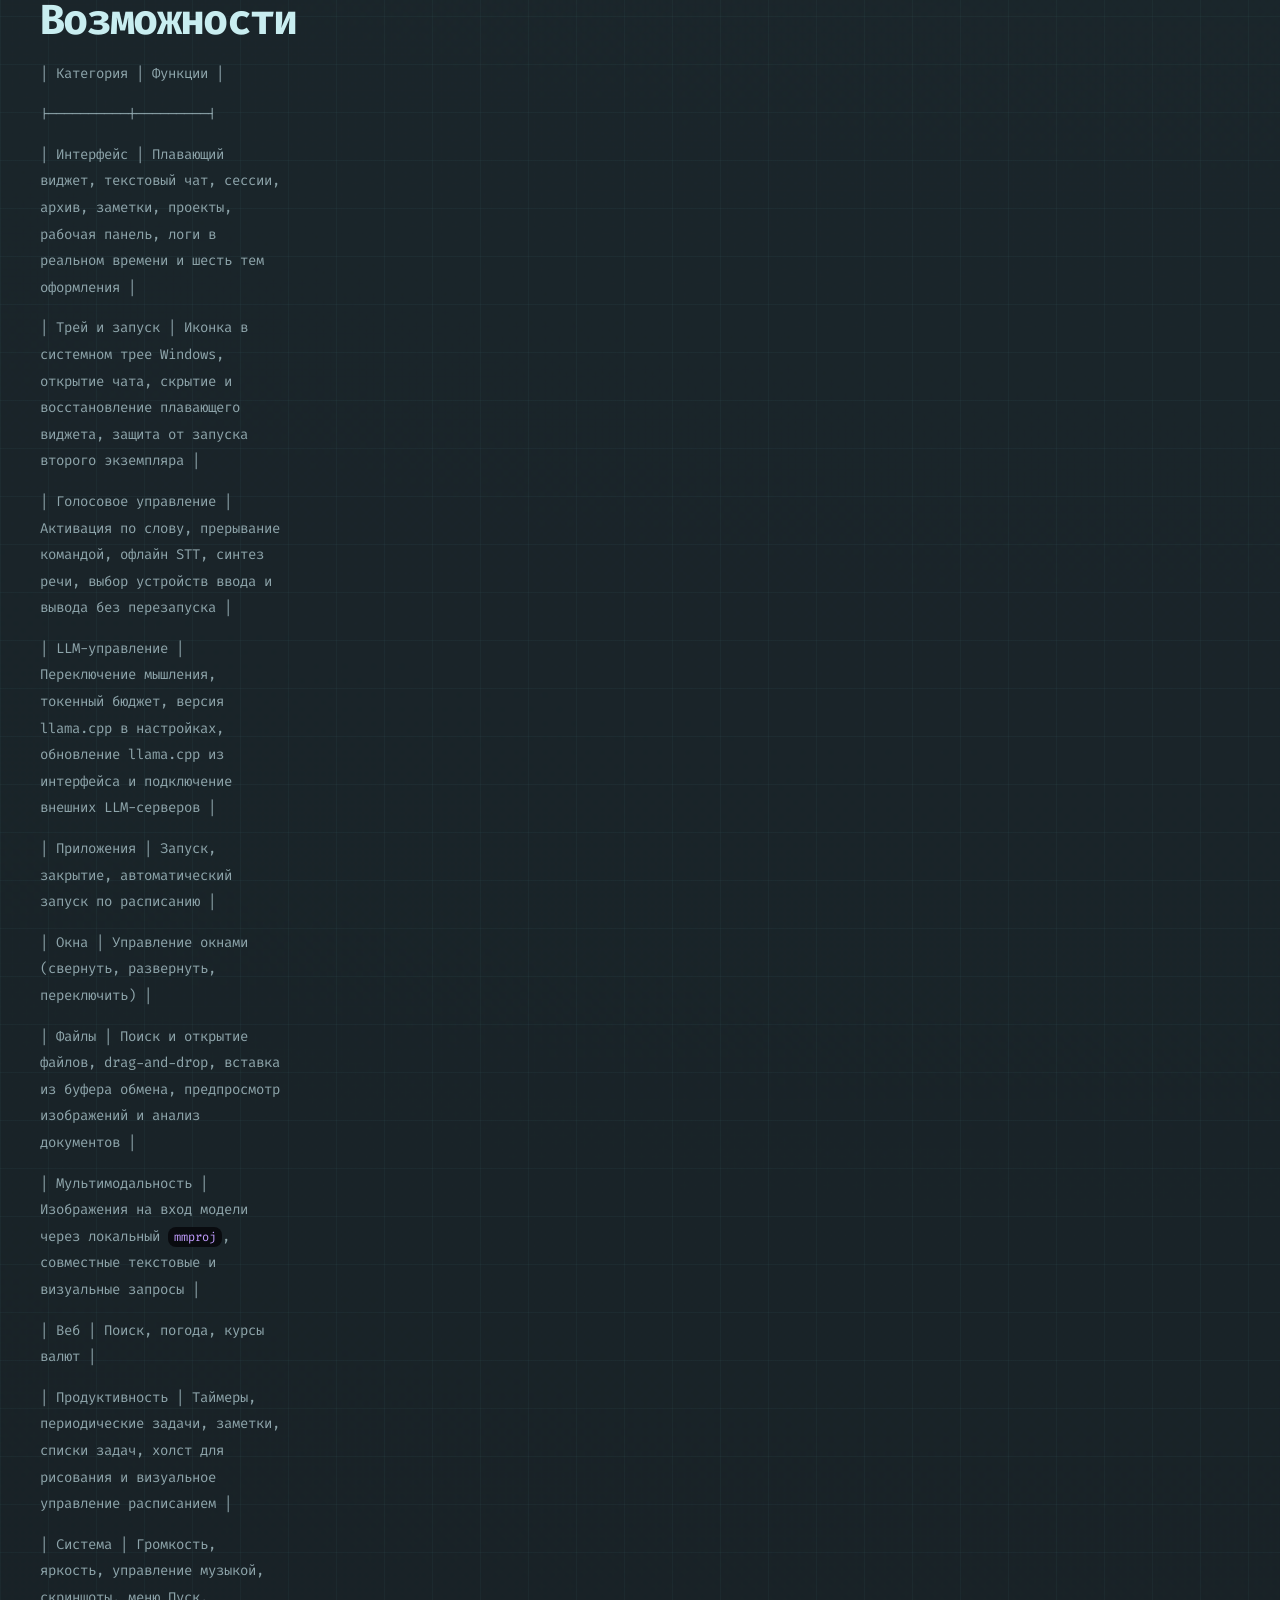
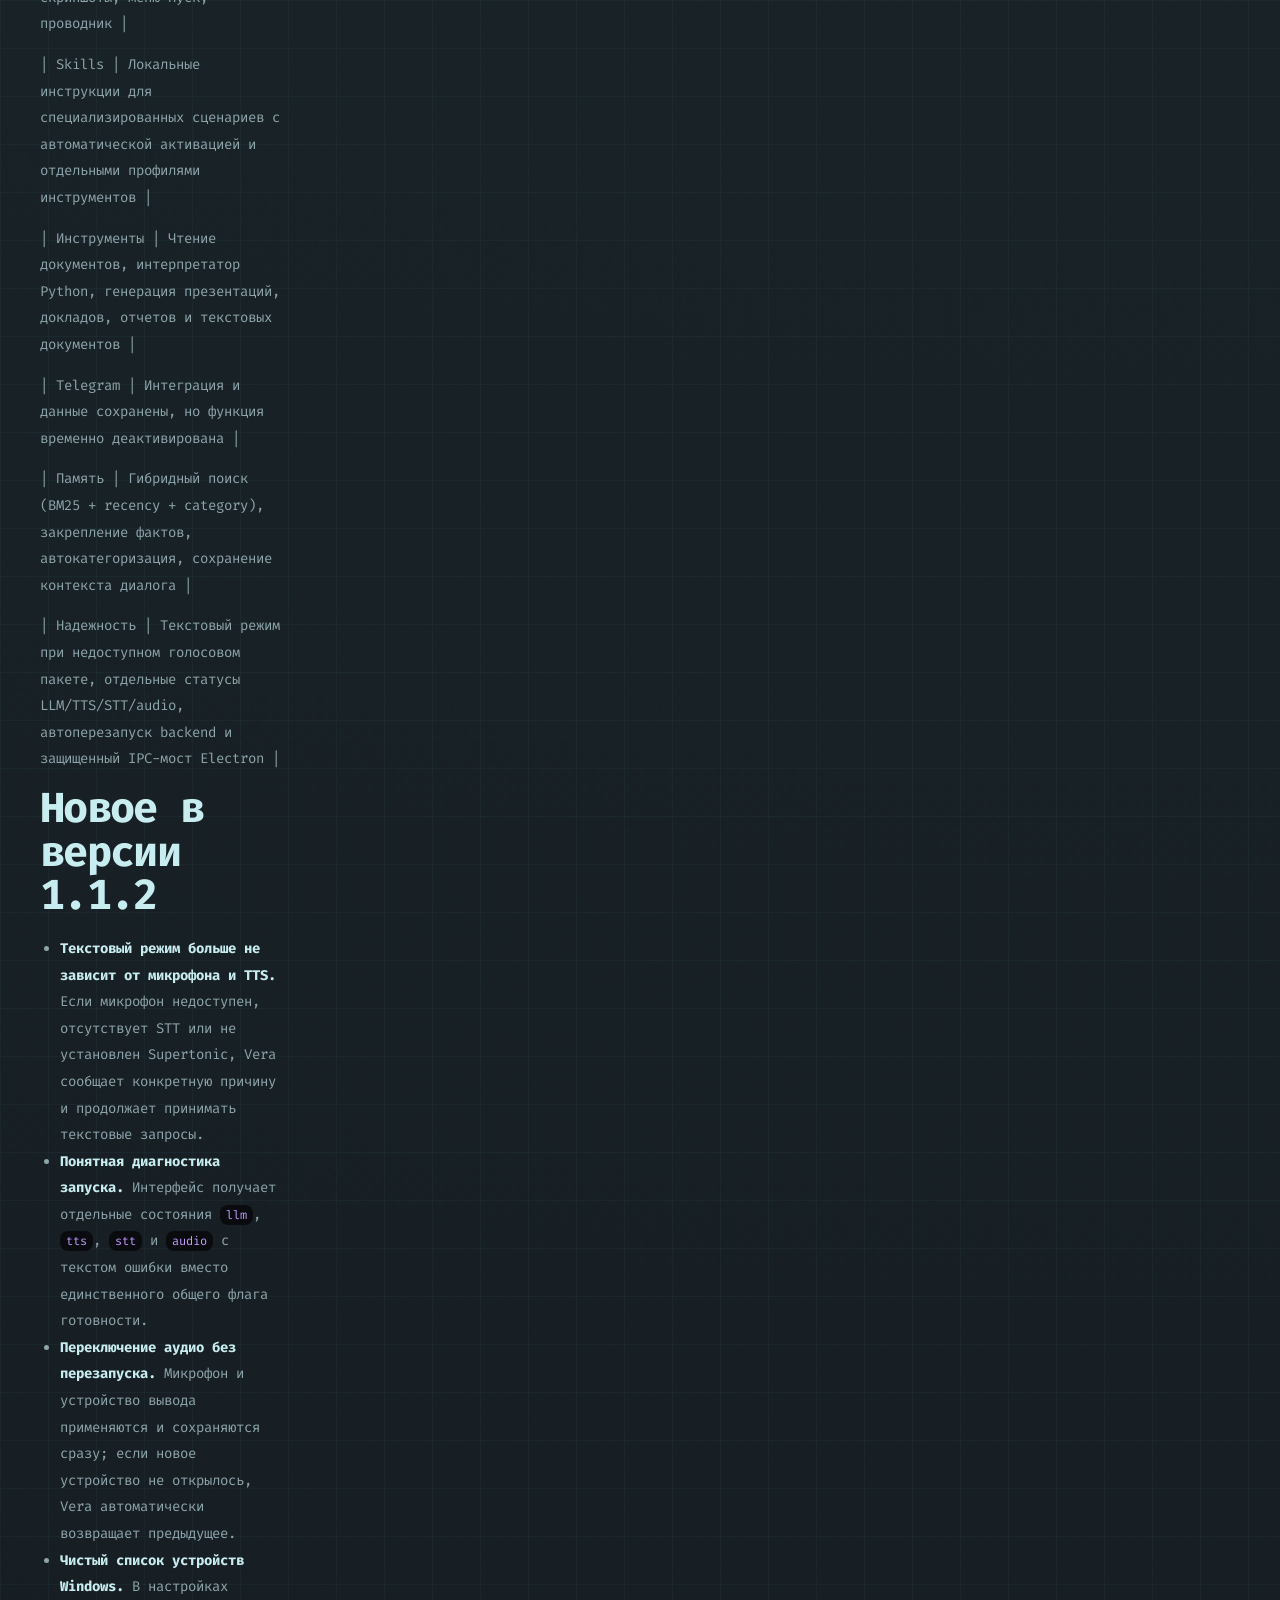
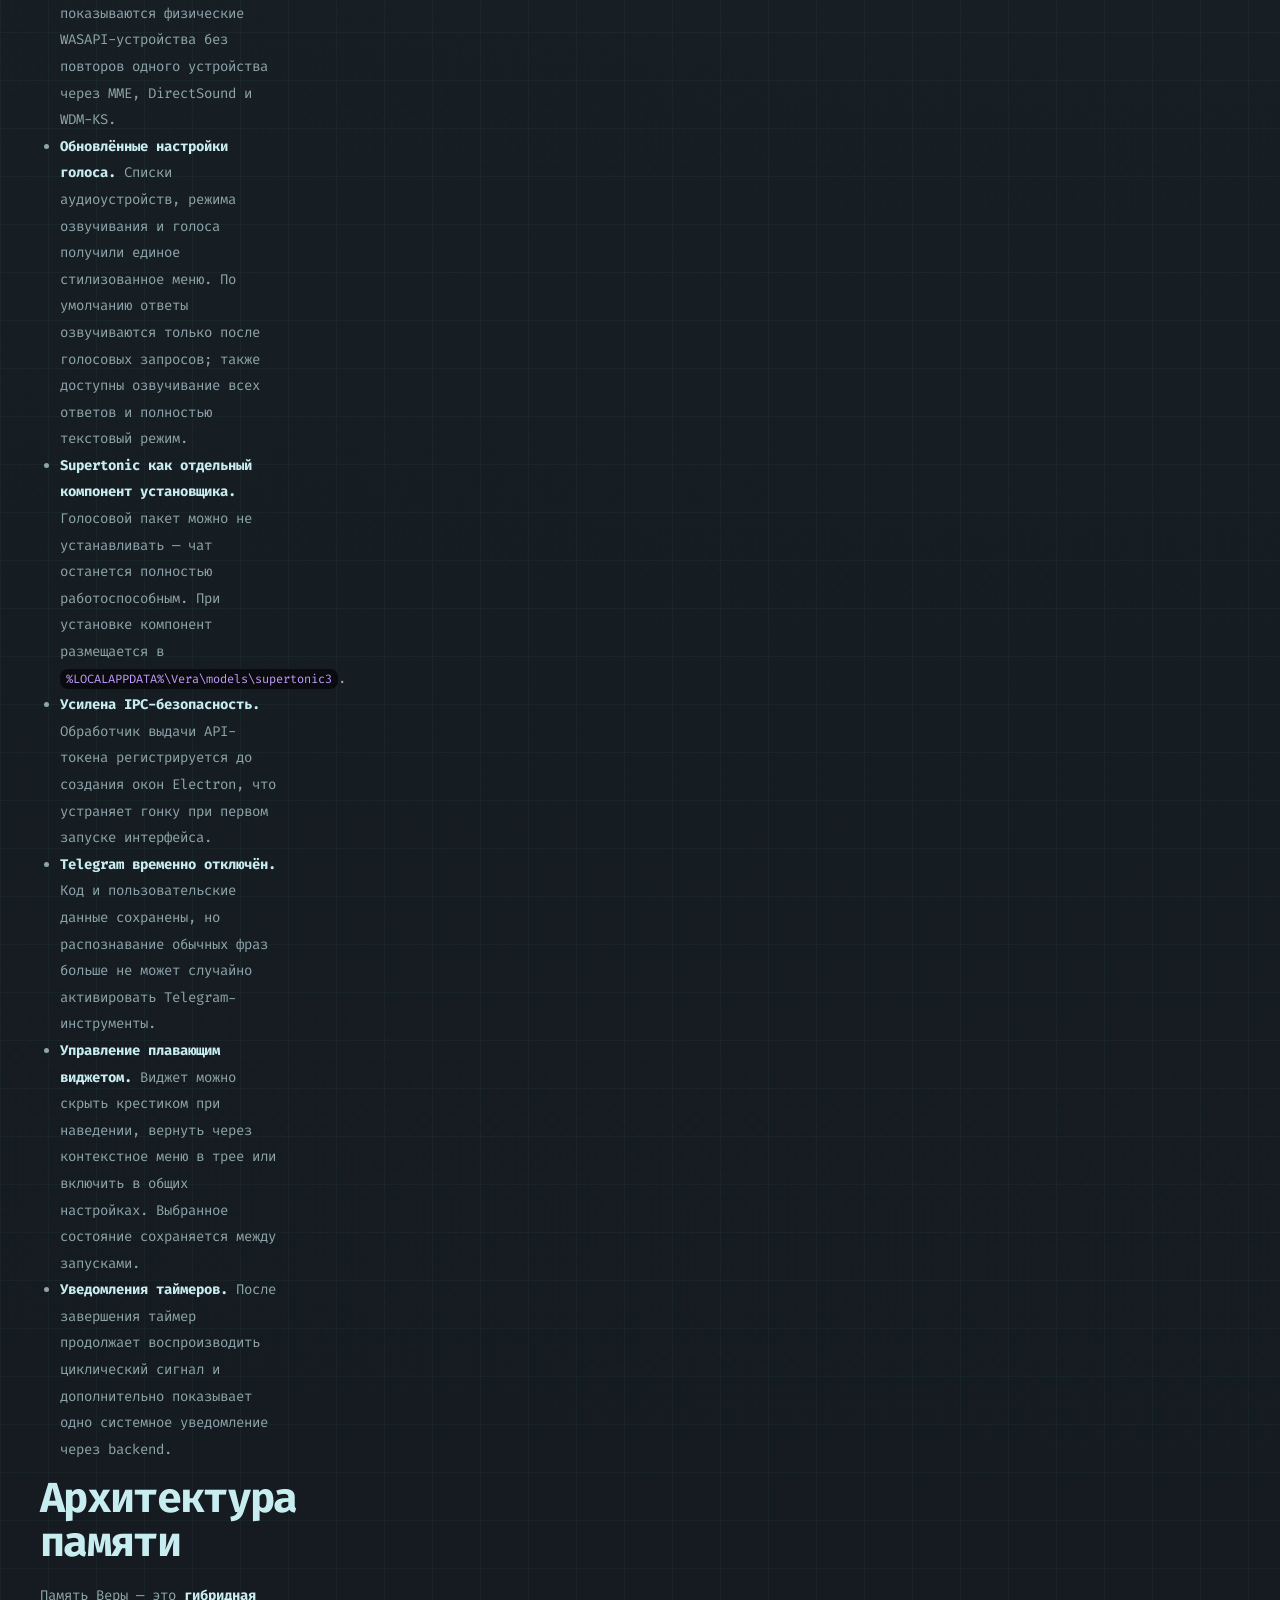
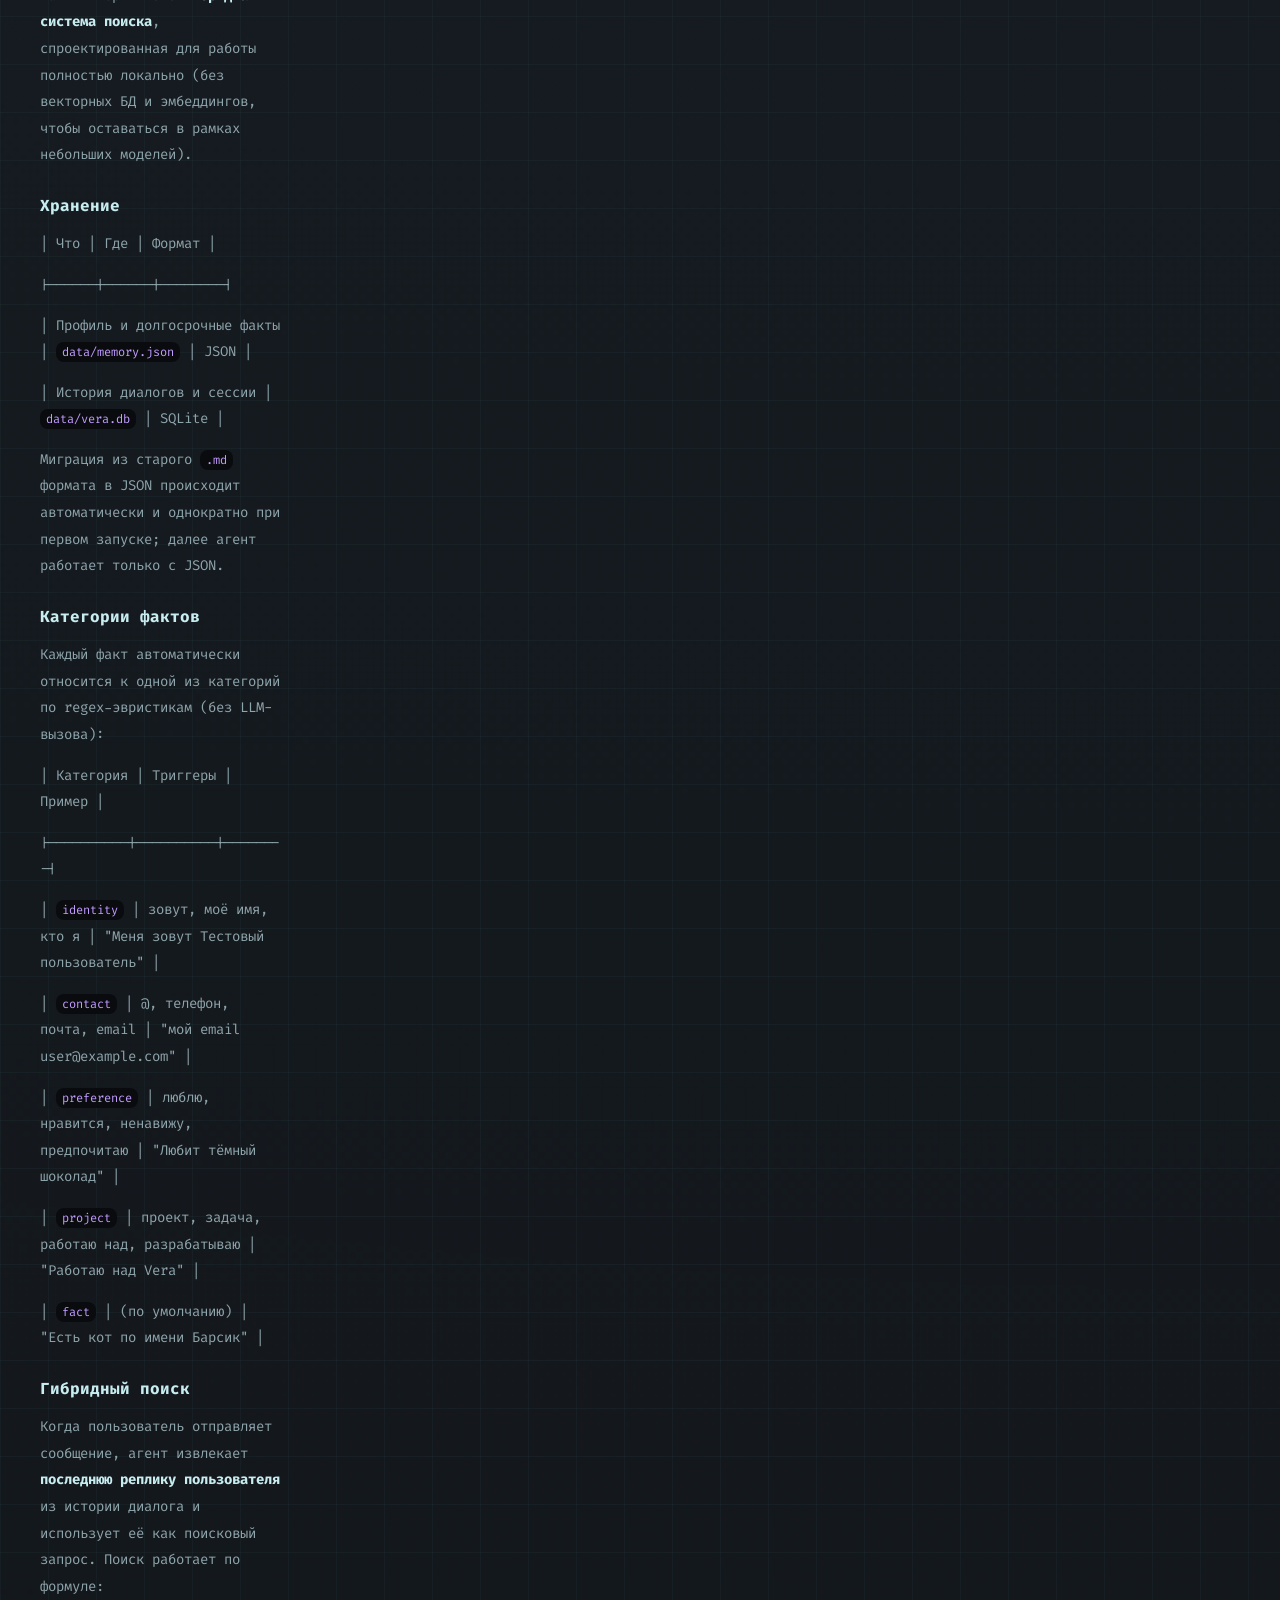
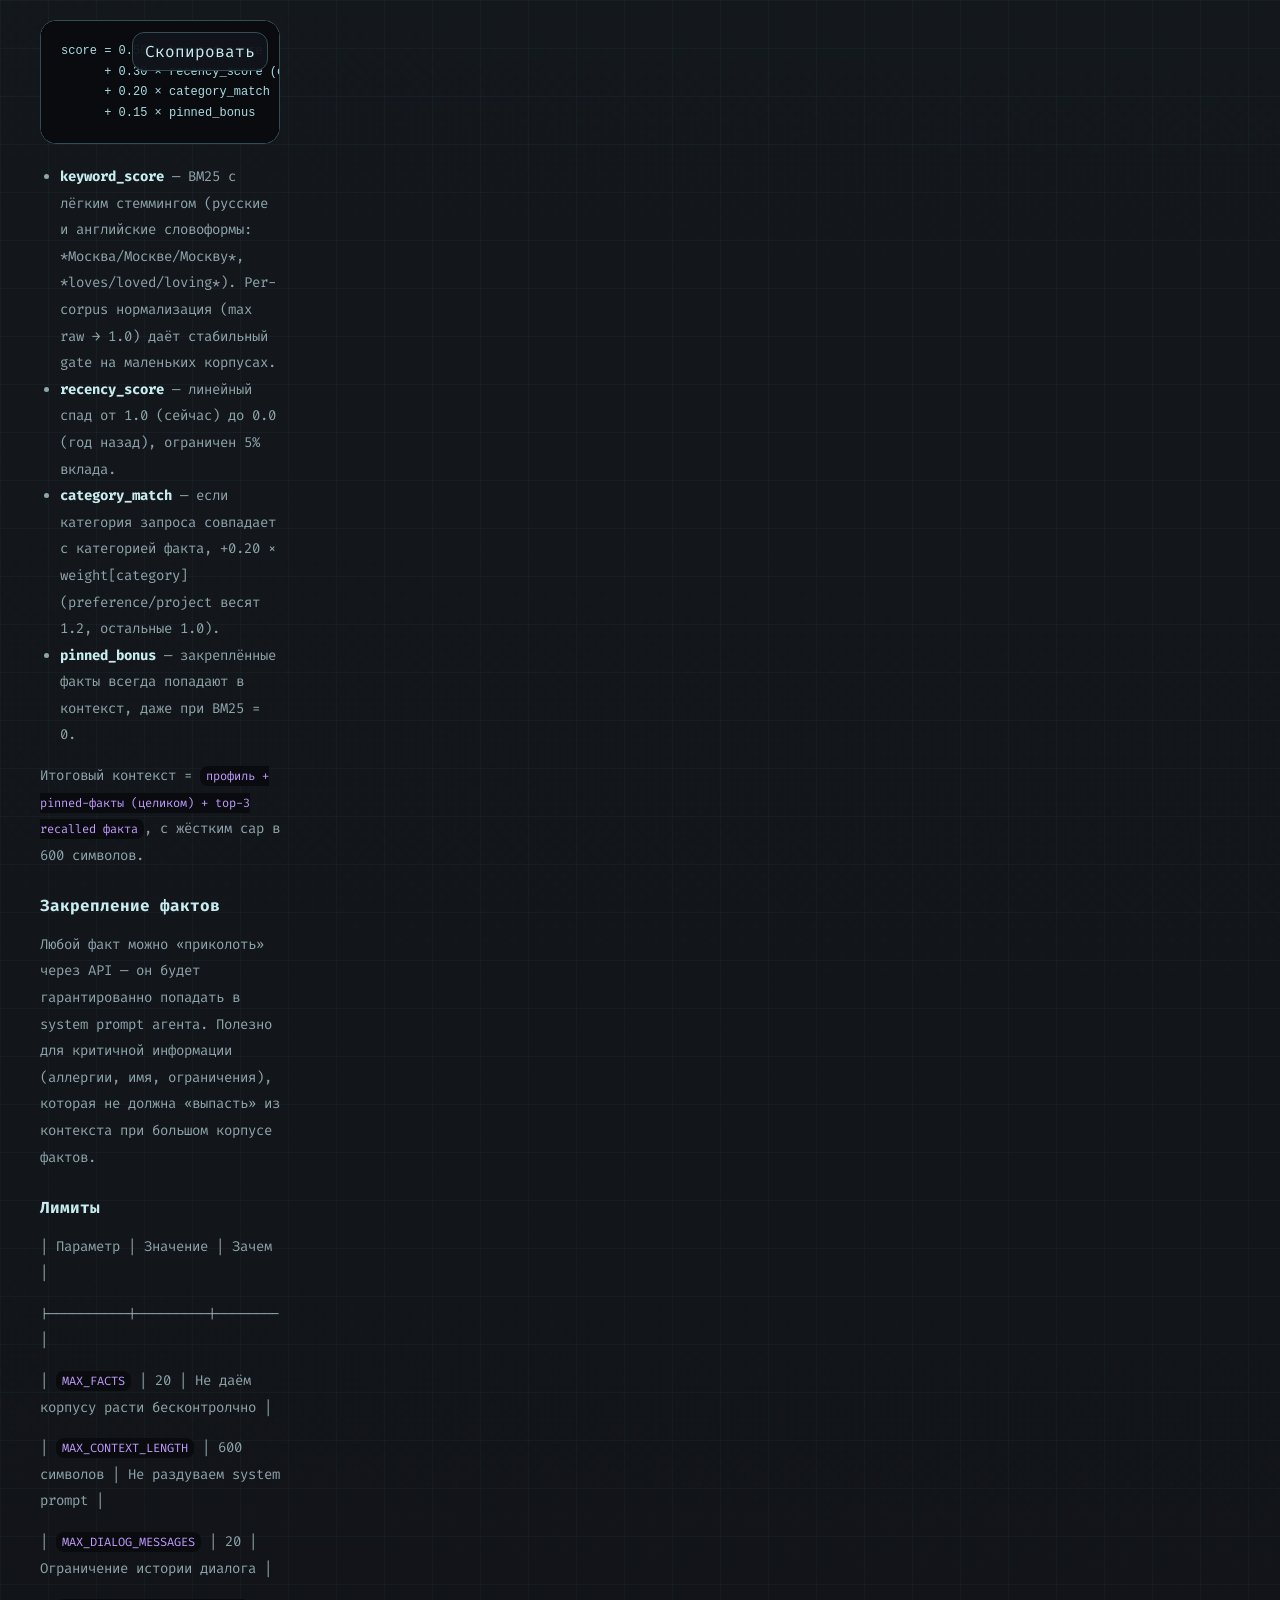
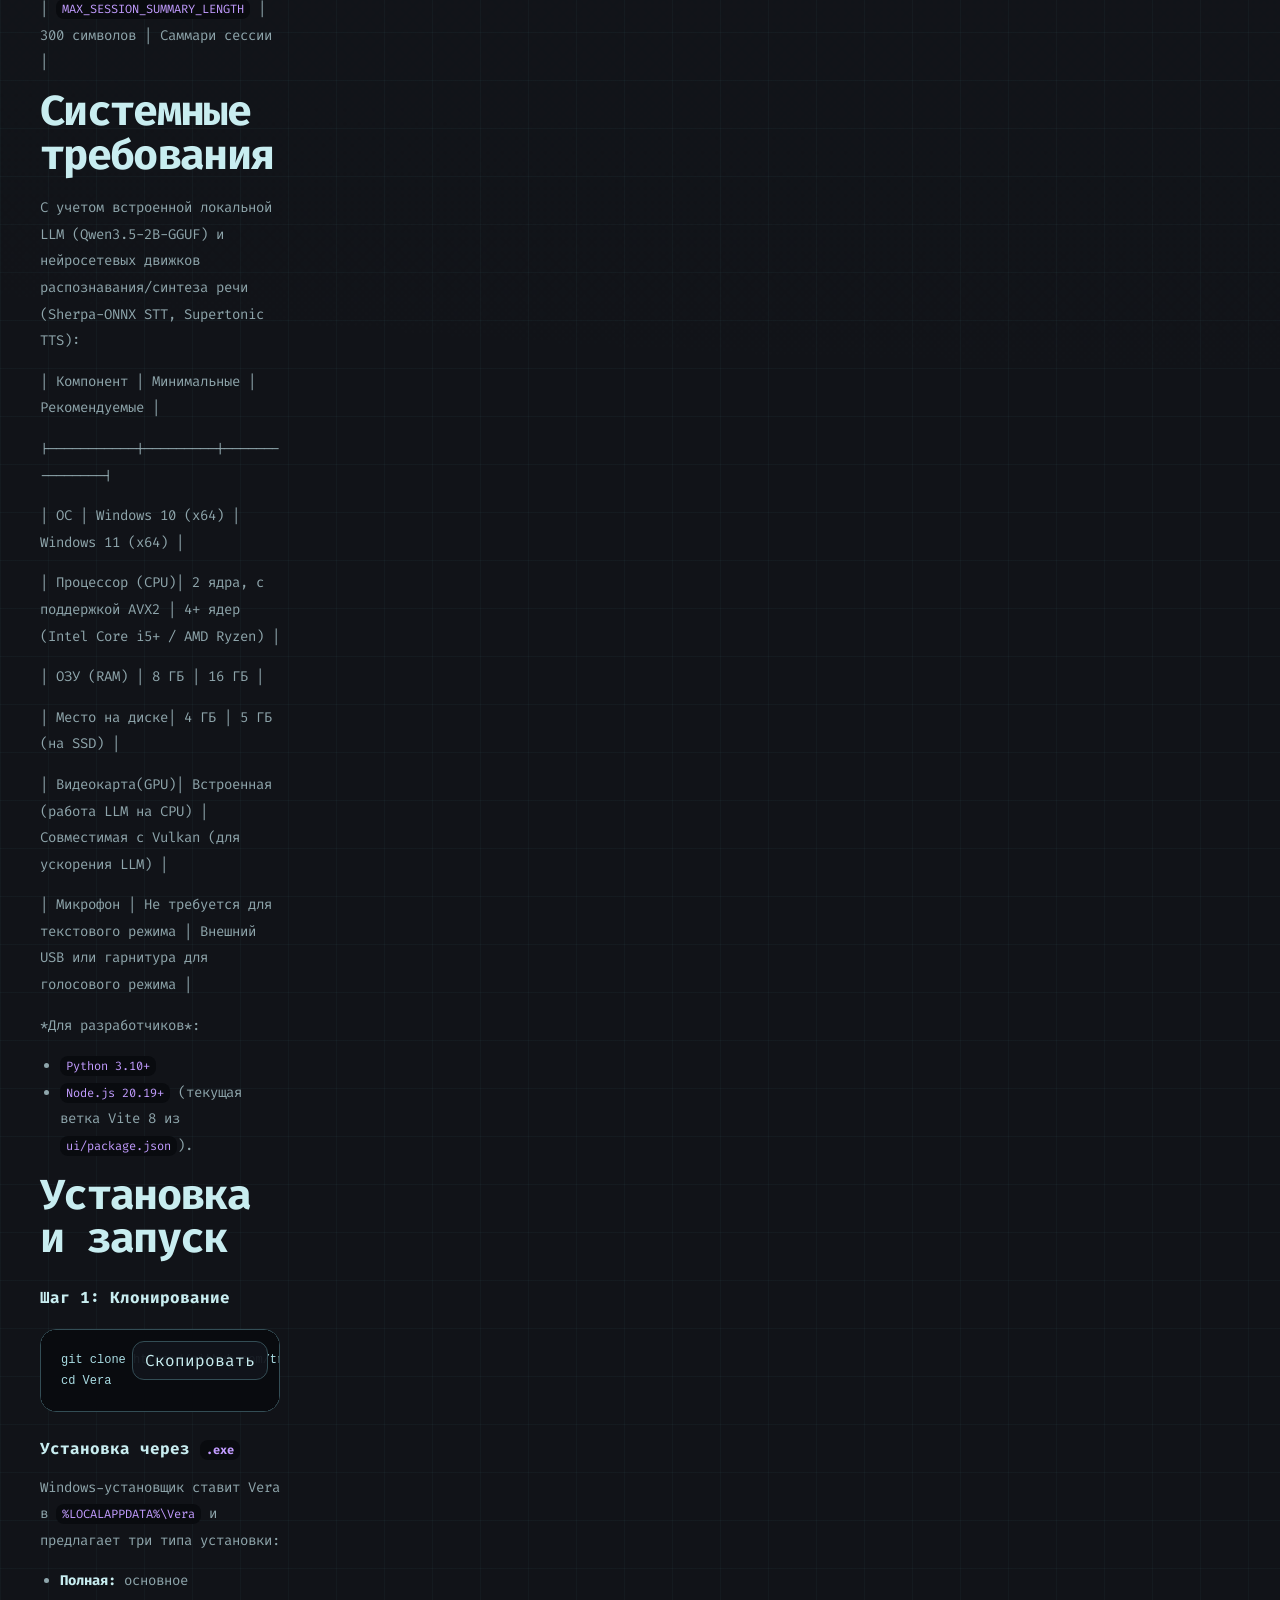
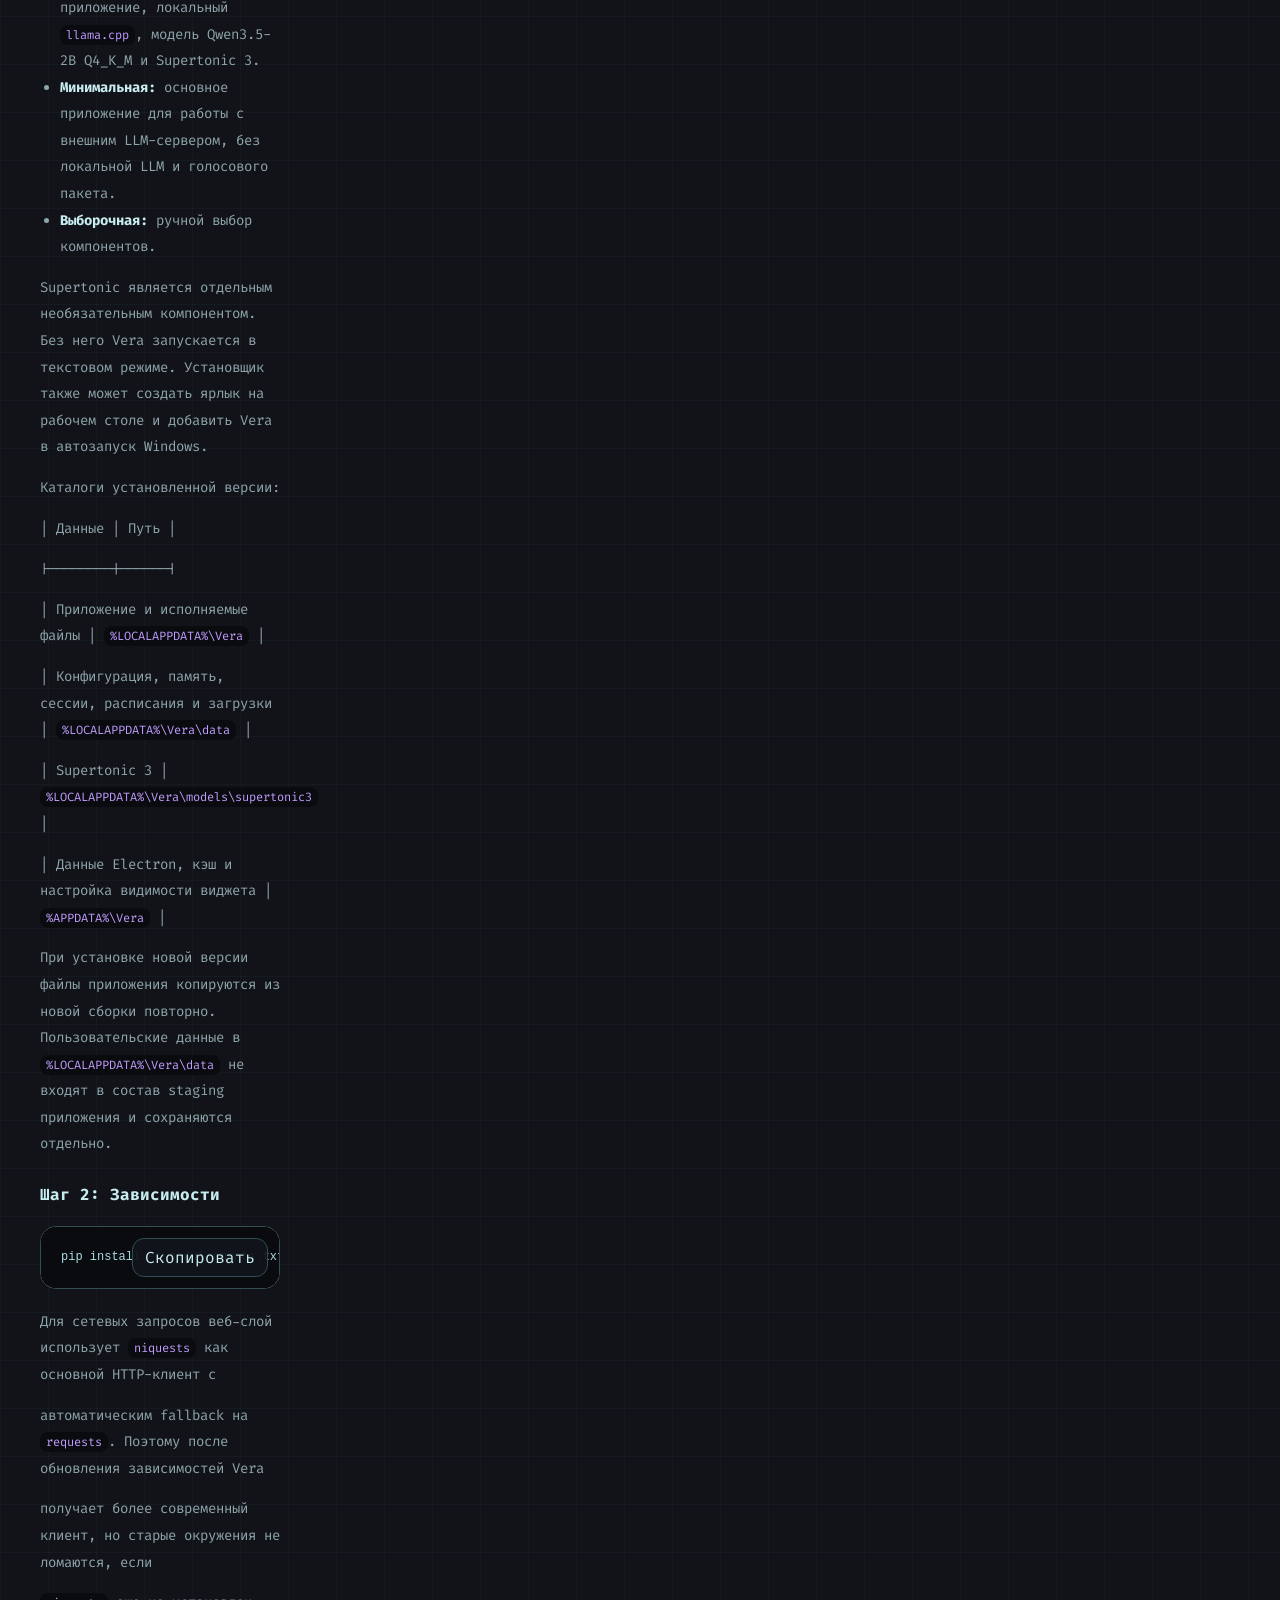
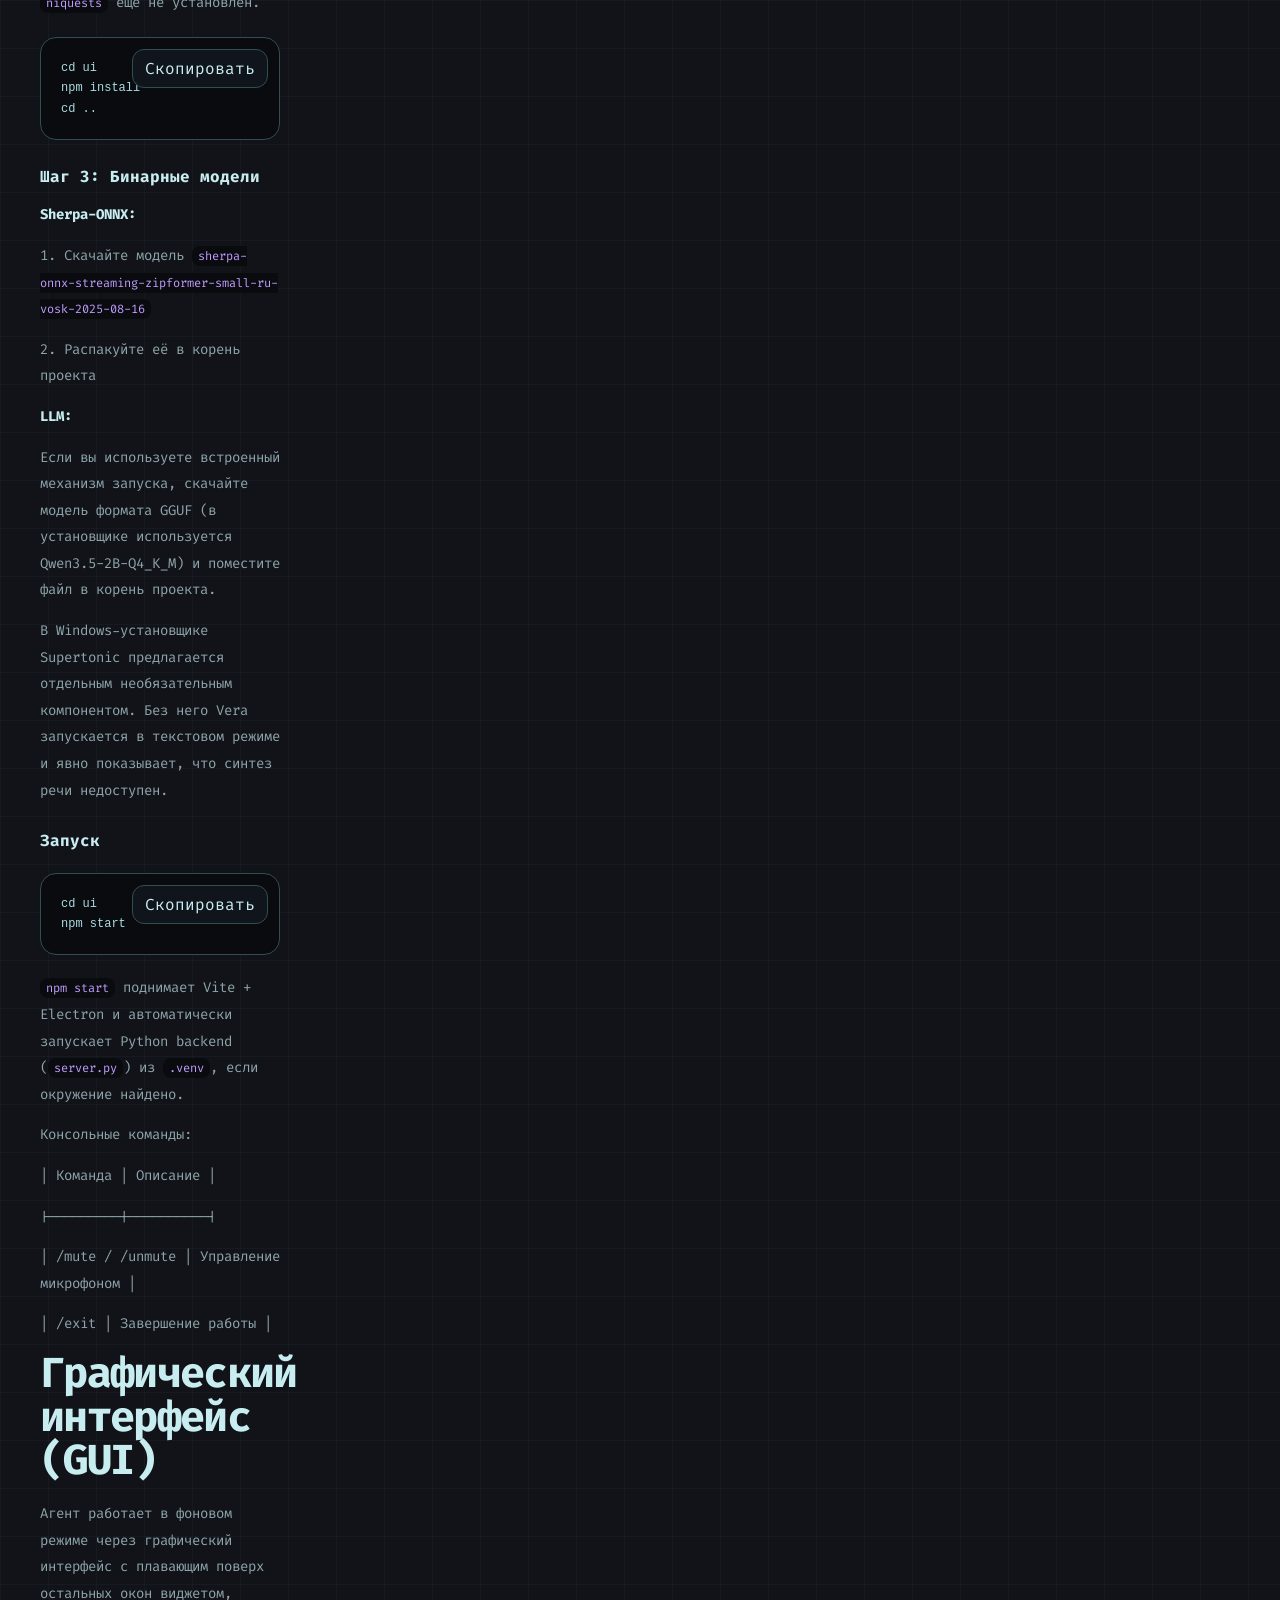
==== commit fae24dbf: "Sync docs with Vera README" ====
--- a/readme.html
+++ b/readme.html
@@ -13,7 +13,7 @@
 <body>
   <main class="docs-shell container readme-shell">
     <article class="docs-content">
-      <p class="section-kicker">[ upstream README / 140 tests ]</p>
+      <p class="section-kicker">[ upstream README / 145 tests ]</p>
       <h1>Vera — Голосовой агент для Windows</h1>
       <p>&gt; <strong>Telegram-интеграция временно отключена.</strong> Код, зависимость и данные сохранены,</p>
       <p>&gt; но интеграция не публикуется модели и не запускается через команды или <code>/tg</code>.</p>
@@ -61,7 +61,7 @@
       <p>| Категория | Функции |</p>
       <p>|----------|---------|</p>
       <p>| Интерфейс | Плавающий виджет, текстовый чат, сессии, архив, заметки, проекты, рабочая панель, логи в реальном времени и шесть тем оформления |</p>
-      <p>| Трей и запуск | Иконка в системном трее Windows, меню «Открыть чат/Выход», защита от запуска второго экземпляра |</p>
+      <p>| Трей и запуск | Иконка в системном трее Windows, открытие чата, скрытие и восстановление плавающего виджета, защита от запуска второго экземпляра |</p>
       <p>| Голосовое управление | Активация по слову, прерывание командой, офлайн STT, синтез речи, выбор устройств ввода и вывода без перезапуска |</p>
       <p>| LLM-управление | Переключение мышления, токенный бюджет, версия llama.cpp в настройках, обновление llama.cpp из интерфейса и подключение внешних LLM-серверов |</p>
       <p>| Приложения | Запуск, закрытие, автоматический запуск по расписанию |</p>
@@ -83,9 +83,11 @@
       <li><strong>Переключение аудио без перезапуска.</strong> Микрофон и устройство вывода применяются и сохраняются сразу; если новое устройство не открылось, Vera автоматически возвращает предыдущее.</li>
       <li><strong>Чистый список устройств Windows.</strong> В настройках показываются физические WASAPI-устройства без повторов одного устройства через MME, DirectSound и WDM-KS.</li>
       <li><strong>Обновлённые настройки голоса.</strong> Списки аудиоустройств, режима озвучивания и голоса получили единое стилизованное меню. По умолчанию ответы озвучиваются только после голосовых запросов; также доступны озвучивание всех ответов и полностью текстовый режим.</li>
-      <li><strong>Supertonic как отдельный компонент установщика.</strong> Голосовой пакет можно не устанавливать — чат останется полностью работоспособным. При установке компонент разворачивается в локальный кэш пользователя.</li>
+      <li><strong>Supertonic как отдельный компонент установщика.</strong> Голосовой пакет можно не устанавливать — чат останется полностью работоспособным. При установке компонент размещается в <code>%LOCALAPPDATA%\Vera\models\supertonic3</code>.</li>
       <li><strong>Усилена IPC-безопасность.</strong> Обработчик выдачи API-токена регистрируется до создания окон Electron, что устраняет гонку при первом запуске интерфейса.</li>
       <li><strong>Telegram временно отключён.</strong> Код и пользовательские данные сохранены, но распознавание обычных фраз больше не может случайно активировать Telegram-инструменты.</li>
+      <li><strong>Управление плавающим виджетом.</strong> Виджет можно скрыть крестиком при наведении, вернуть через контекстное меню в трее или включить в общих настройках. Выбранное состояние сохраняется между запусками.</li>
+      <li><strong>Уведомления таймеров.</strong> После завершения таймер продолжает воспроизводить циклический сигнал и дополнительно показывает одно системное уведомление через backend.</li>
       </ul>
       <h2>Архитектура памяти</h2>
       <p>Память Веры — это <strong>гибридная система поиска</strong>, спроектированная для работы полностью локально (без векторных БД и эмбеддингов, чтобы оставаться в рамках небольших моделей).</p>
@@ -135,16 +137,32 @@
       <p>| ОЗУ (RAM) | 8 ГБ | 16 ГБ |</p>
       <p>| Место на диске| 4 ГБ | 5 ГБ (на SSD) |</p>
       <p>| Видеокарта(GPU)| Встроенная (работа LLM на CPU) | Совместимая с Vulkan (для ускорения LLM) |</p>
-      <p>| Микрофон | Любой встроенный | Внешний USB или гарнитура |</p>
+      <p>| Микрофон | Не требуется для текстового режима | Внешний USB или гарнитура для голосового режима |</p>
       <p>*Для разработчиков*:</p>
       <ul>
       <li><code>Python 3.10+</code></li>
-      <li><code>Node.js 18+</code> (требования <code>vite</code>, <code>@vitejs/plugin-react</code> из <code>ui/package.json</code>).</li>
+      <li><code>Node.js 20.19+</code> (текущая ветка Vite 8 из <code>ui/package.json</code>).</li>
       </ul>
       <h2>Установка и запуск</h2>
       <h3>Шаг 1: Клонирование</h3>
       <div class="code-wrap"><pre class="code-block"><code>git clone https://github.com/tripleguard/Vera.git
-cd agent_vera</code></pre></div>
+cd Vera</code></pre></div>
+      <h3>Установка через <code>.exe</code></h3>
+      <p>Windows-установщик ставит Vera в <code>%LOCALAPPDATA%\Vera</code> и предлагает три типа установки:</p>
+      <ul>
+      <li><strong>Полная:</strong> основное приложение, локальный <code>llama.cpp</code>, модель Qwen3.5-2B Q4_K_M и Supertonic 3.</li>
+      <li><strong>Минимальная:</strong> основное приложение для работы с внешним LLM-сервером, без локальной LLM и голосового пакета.</li>
+      <li><strong>Выборочная:</strong> ручной выбор компонентов.</li>
+      </ul>
+      <p>Supertonic является отдельным необязательным компонентом. Без него Vera запускается в текстовом режиме. Установщик также может создать ярлык на рабочем столе и добавить Vera в автозапуск Windows.</p>
+      <p>Каталоги установленной версии:</p>
+      <p>| Данные | Путь |</p>
+      <p>|--------|------|</p>
+      <p>| Приложение и исполняемые файлы | <code>%LOCALAPPDATA%\Vera</code> |</p>
+      <p>| Конфигурация, память, сессии, расписания и загрузки | <code>%LOCALAPPDATA%\Vera\data</code> |</p>
+      <p>| Supertonic 3 | <code>%LOCALAPPDATA%\Vera\models\supertonic3</code> |</p>
+      <p>| Данные Electron, кэш и настройка видимости виджета | <code>%APPDATA%\Vera</code> |</p>
+      <p>При установке новой версии файлы приложения копируются из новой сборки повторно. Пользовательские данные в <code>%LOCALAPPDATA%\Vera\data</code> не входят в состав staging приложения и сохраняются отдельно.</p>
       <h3>Шаг 2: Зависимости</h3>
       <div class="code-wrap"><pre class="code-block"><code>pip install -r requirements.txt</code></pre></div>
       <p>Для сетевых запросов веб-слой использует <code>niquests</code> как основной HTTP-клиент с</p>
@@ -159,7 +177,7 @@
       <p>1. Скачайте модель <code>sherpa-onnx-streaming-zipformer-small-ru-vosk-2025-08-16</code></p>
       <p>2. Распакуйте её в корень проекта</p>
       <p><strong>LLM:</strong></p>
-      <p>Если вы используете встроенный механизм запуска, скачайте модель формата GGUF (например, Qwen3-4B-Q4_K_M) и поместите файл в корень проекта.</p>
+      <p>Если вы используете встроенный механизм запуска, скачайте модель формата GGUF (в установщике используется Qwen3.5-2B-Q4_K_M) и поместите файл в корень проекта.</p>
       <p>В Windows-установщике Supertonic предлагается отдельным необязательным компонентом. Без него Vera запускается в текстовом режиме и явно показывает, что синтез речи недоступен.</p>
       <h3>Запуск</h3>
       <div class="code-wrap"><pre class="code-block"><code>cd ui
@@ -174,7 +192,8 @@
       <p>Агент работает в фоновом режиме через графический интерфейс с плавающим поверх остальных окон виджетом, который пульсирует во время разговора и обдумывания ответа. Также доступно окно чата для текстового взаимодействия и отдельная панель сессий, открывающаяся слева от основного окна. Распознанные голосовые запросы автоматически отображаются в чате вместе с ответами.</p>
       <p>В интерфейсе чата доступны следующие визуальные элементы и кнопки управления:</p>
       <ul>
-      <li><strong>Системный трей (Windows):</strong> Иконка агента в трее открывает чат, а через контекстное меню доступны действия «Открыть чат» и «Выход».</li>
+      <li><strong>Плавающий виджет:</strong> Виджет можно скрыть крестиком при наведении. Настройка «Показывать плавающий виджет» применяется сразу и сохраняется между запусками.</li>
+      <li><strong>Системный трей (Windows):</strong> Иконка агента в трее открывает чат, а через контекстное меню доступны действия «Открыть чат», «Показывать плавающий виджет» и «Выход».</li>
       <li><strong>Кнопка-скрепка (Прикрепление файлов):</strong> Позволяет загружать файлы прямо в чат, передавая их содержимое в контекст запроса. Поддерживаются форматы <code>.docx</code>, <code>.txt</code>, <code>.xlsx</code>, <code>.pptx</code>, <code>.md</code>, <code>.py</code>, <code>.pdf</code>, <code>.html</code>, <code>.json</code>. Загрузив документ, вы можете просить агента извлечь нужную информацию, проанализировать код или таблицы, сделать саммари.</li>
       <li><strong>Drag-and-drop и буфер обмена:</strong> Файлы и изображения можно перетаскивать в активную область чата или вставлять из буфера обмена. Для изображений отображается миниатюра, а мультимодальная модель получает текст и изображение в одном запросе.</li>
       <li><strong>Панель сессий:</strong> Каждая сессия хранится отдельно, поддерживает переименование, закрепление, архивирование и удаление. Архивный режим показывает архивные сессии отдельно от активного списка, при этом сообщения внутри архивных сессий сохраняются и снова доступны после открытия или возврата сессии из архива. При переключении агент подгружает только контекст выбранной сессии.</li>
@@ -210,7 +229,7 @@
       <p>5. Интервальные задачи защищены от некорректных значений: нулевой интервал автоматически приводится к минимальному рабочему интервалу, а невалидное время сбрасывается к безопасному значению по умолчанию.</p>
       <p>6. Сложные задачи (например, запрос новостей или погоды по утрам) автоматически направляются в LLM для обработки, а простые (напоминания вроде &quot;попей воду&quot;) сразу выводятся на экран в виде текста.</p>
       <p><strong>Виджет и звук таймера:</strong>  </p>
-      <p>При установке таймера в маленьком плавающем виджете агента наглядно отображается обратный отсчет. По истечении времени (с секундной точностью) проигрывается обновленный звук таймера, который звучит по кругу до тех пор, пока вы не остановите его командой «стоп». После остановки виджет автоматически возвращается в обычный режим.</p>
+      <p>При установке таймера в маленьком плавающем виджете агента наглядно отображается обратный отсчет. По истечении времени (с секундной точностью) проигрывается обновленный звук таймера и через backend отправляется одно системное уведомление «Таймер завершён». Звук повторяется до тех пор, пока вы не остановите его командой «стоп». После остановки виджет автоматически возвращается в обычный режим.</p>
       <p><strong>Управление голосом (Примеры команд):</strong></p>
       <div class="code-wrap"><pre class="code-block"><code>Вера, таймер 10 минут
 Вера, напомни через полчаса позвонить начальнику
@@ -341,16 +360,16 @@
       <p>6. Если <code>trafilatura</code> недоступна или не смогла извлечь полезный контент, Vera использует встроенный fallback-экстрактор на <code>BeautifulSoup</code>.</p>
       <p>7. Полученный контекст ограничивается по объёму, сортируется по релевантности и передаётся модели для краткого ответа строго по найденным источникам.</p>
       <h2>Конфигурация</h2>
-      <p>Файл: <code>data/config.json</code></p>
+      <p>В установленной версии файл находится в <code>%LOCALAPPDATA%\Vera\data\config.json</code>, при запуске из исходников — в <code>data/config.json</code> проекта.</p>
       <p>Ключевые параметры: настройки слова активации, таймаут тишины, выбранные устройства (<code>audio.input_device</code>, <code>audio.output_device</code>), голос и параметры синтеза речи (<code>tts.voice_name</code>, <code>tts.total_steps</code>, <code>tts.volume</code>, <code>tts.speak_responses</code>), внешние серверы LLM и алиасы сайтов.</p>
       <h2>Запуск через Vite/Electron</h2>
       <div class="code-wrap"><pre class="code-block"><code>cd ui
 npm start</code></pre></div>
       <p>Desktop-приложение использует Electron (<code>ui/main.js</code>) и FastAPI backend (<code>server.py</code>). Renderer работает без прямого доступа к Node.js и взаимодействует с системными функциями через ограниченный preload API (<code>ui/preload.js</code>).</p>
       <h2>Тестирование</h2>
-      <p>Тесты написаны на <code>unittest</code> (без внешних зависимостей) и лежат в <code>tests/</code>. Полный прогон:</p>
-      <div class="code-wrap"><pre class="code-block"><code>python tests/run_all.py</code></pre></div>
-      <p>Покрытие (140 тестов и 4 subtests):</p>
+      <p>Тесты лежат в <code>tests/</code> и используют <code>unittest</code> и функции в стиле <code>pytest</code>. Полный прогон:</p>
+      <div class="code-wrap"><pre class="code-block"><code>python -m pytest -q</code></pre></div>
+      <p>Покрытие (145 тестов и 4 subtests):</p>
       <p>| Область | Что покрывает |</p>
       <p>|---------|---------------|</p>
       <p>| Аудио и мультимодальность | Нормализация громкости TTS, отсутствие клиппинга, дедупликация устройств, переключение входа/выхода с откатом, поиск основной GGUF-модели и передача изображений |</p>
@@ -360,23 +379,25 @@
       <p>| Маршрутизация инструментов | Выбор веб-поиска, Telegram, интерпретатора, чтения документов и специализированных skills |</p>
       <p>| Документы и презентации | Разбор запроса, исследование темы, offline fallback, нормализация контента и сохранение результата |</p>
       <p>| Веб и погода | Веб-поиск без утечки <code>&lt;think&gt;</code>, извлечение основного контента через <code>trafilatura</code> и fallback на <code>BeautifulSoup</code>, погодные ответы с городом из памяти |</p>
+      <p>| Уведомления и виджет | Единичное backend-уведомление таймера и напоминания, отсутствие Electron-toast, сохранение и IPC-контракт видимости виджета |</p>
       <h3>Запуск отдельного модуля</h3>
       <div class="code-wrap"><pre class="code-block"><code>python tests/test_memory.py
 python tests/test_tool_router.py
 python tests/test_presentation_generator.py</code></pre></div>
       <h3>Что НЕ покрыто (out of scope)</h3>
       <ul>
-      <li>Electron / Vite UI (требует запущенного фронта)</li>
+      <li>Полный E2E-прогон Electron / Vite UI с реальным управлением окнами</li>
       <li>Sherpa-ONNX / Supertonic нейросетевые модели (требуют GPU/CPU setup)</li>
       <li>llama.cpp инференс (требует скачанной GGUF модели)</li>
-      <li>Telegram-режим (требует credentials)</li>
+      <li>Сквозной Telegram-режим (в версии <code>1.1.2</code> отключён feature flag и требует credentials при повторном включении)</li>
       </ul>
       <h2>Устранение неполадок</h2>
       <ul>
+      <li><strong>Бесконечное соединение при запуске:</strong> в версиях до <code>1.1.2</code> запуск мог зависать на соединении, если микрофон отсутствовал, был отключён или недоступен системе. Проблема исправлена в версии <code>1.1.2</code>: текстовый чат запускается независимо от микрофона, STT и TTS, а интерфейс показывает конкретное состояние недоступного компонента.</li>
       <li><strong>Sherpa-ONNX не загружается:</strong> проверьте наличие папки с моделью (например, <code>sherpa-onnx-streaming-zipformer-small-ru-vosk-2025-08-16</code>).</li>
       <li><strong>LLM не заводится / Ошибка llama-server.exe:</strong> </li>
       </ul>
-      <p>    1. Проверьте, что в папке с программой (<code>C:\Program Files\Vera</code> по умолчанию) есть файл <code>llama-server.exe</code> и сопутствующие ему DLL.</p>
+      <p>    1. Проверьте, что в папке с программой (<code>%LOCALAPPDATA%\Vera</code> по умолчанию) есть файл <code>llama-server.exe</code> и сопутствующие ему DLL.</p>
       <p>    2. Если файлы отсутствуют (ошибка автоматического скачивания), скачайте архив <code>llama-bin-win-vulkan-x64.zip</code> (или <code>cpu</code> версию) с <a href="https://github.com/ggml-org/llama.cpp/releases" target="_blank" rel="noreferrer">официального релиза llama.cpp</a> и распакуйте его содержимое прямо в папку с приложением.</p>
       <p>    3. Убедитесь, что там же лежит файл модели <code>.gguf</code>.</p>
       <ul>
@@ -385,17 +406,16 @@
       <li><strong>Команды &quot;Вера&quot;, &quot;стоп&quot; или &quot;Вера, стоп&quot; не останавливают речь:</strong> убедитесь, что микрофон не выключен через <code>/mute</code> или кнопку микрофона в GUI. Если таймер звенит, команда должна остановить таймер без обращения к LLM; если Вера говорит, команда очищает очередь TTS и прерывает воспроизведение.</li>
       <li><strong>Ответ пустой или видны теги <code>&lt;think&gt;</code>:</strong> отключите режим мышления в GUI или уменьшите thinking budget. Vera дополнительно чистит <code>&lt;think&gt;</code> из обычных и веб-ответов, но сторонний LLM-сервер может отдавать нестандартный формат.</li>
       <li><strong>Веб-поиск ничего не нашёл:</strong> проверьте доступ браузера/сети. Vera сначала пробует Brave Search, затем DuckDuckGo Lite; при блокировке обоих источников ответ будет построен только на локальных знаниях или вернёт понятную ошибку.</li>
-      <li><strong>Погода подставляет не тот город:</strong> проверьте поле <code>город</code> в панели памяти или в <code>data/memory.json</code>. Город из памяти используется только для геозависимых запросов вроде погоды, маршрутов и мест рядом.</li>
+      <li><strong>Погода подставляет не тот город:</strong> проверьте поле <code>город</code> в панели памяти или в <code>%LOCALAPPDATA%\Vera\data\memory.json</code> (<code>data/memory.json</code> при запуске из исходников). Город из памяти используется только для геозависимых запросов вроде погоды, маршрутов и мест рядом.</li>
       <li><strong>Backend перезапускается:</strong> в GUI появится служебное уведомление о перезапуске. Если попытки исчерпаны, перезапустите приложение и проверьте логи backend.</li>
       <li><strong>Внешний LLM не отвечает:</strong> проверьте URL в настройках, наличие <code>/v1</code> для OpenAI-compatible серверов, запущена ли модель в Ollama/LM Studio, и не занят ли порт.</li>
-      <li><strong>Telegram не отвечает при существующей сессии:</strong> при сетевой ошибке вида <code>[WinError 121]</code> GUI покажет уведомление о неполадках сети; после восстановления сети взаимодействие с Telegram возобновится.</li>
-      <li><strong>Память «забывает» факты:</strong> проверьте, что <code>data/memory.json</code> не повреждён. Это единственное хранилище профиля и долгосрочных фактов. Лимит — 20 фактов; закреплённые (pinned) факты сохраняются последними при эвикции.</li>
+      <li><strong>Память «забывает» факты:</strong> проверьте, что <code>%LOCALAPPDATA%\Vera\data\memory.json</code> (<code>data/memory.json</code> при запуске из исходников) не повреждён. Это единственное хранилище профиля и долгосрочных фактов. Лимит — 20 фактов; закреплённые (pinned) факты сохраняются последними при эвикции.</li>
       </ul>
       <h2>FAQ</h2>
       <p><strong>Передает ли агент данные в интернет?</strong>  </p>
       <p>Нет, кроме веб-поиска, погоды и курсов валют. STT и LLM работают локально (или на вашем внешнем сервере, если он настроен).</p>
       <p><strong>Можно ли изменить слово активации?</strong>  </p>
-      <p>Да, в <code>config.json</code>.</p>
+      <p>Да, в общих настройках GUI или в <code>config.json</code>.</p>
       <p><strong>Как прервать Веру, когда она говорит?</strong>  </p>
       <p>Просто скажите &quot;Вера&quot; или &quot;Вера, стоп&quot; — она сразу остановится.</p>
       <p><strong>Как работает поиск по памяти?</strong>  </p>
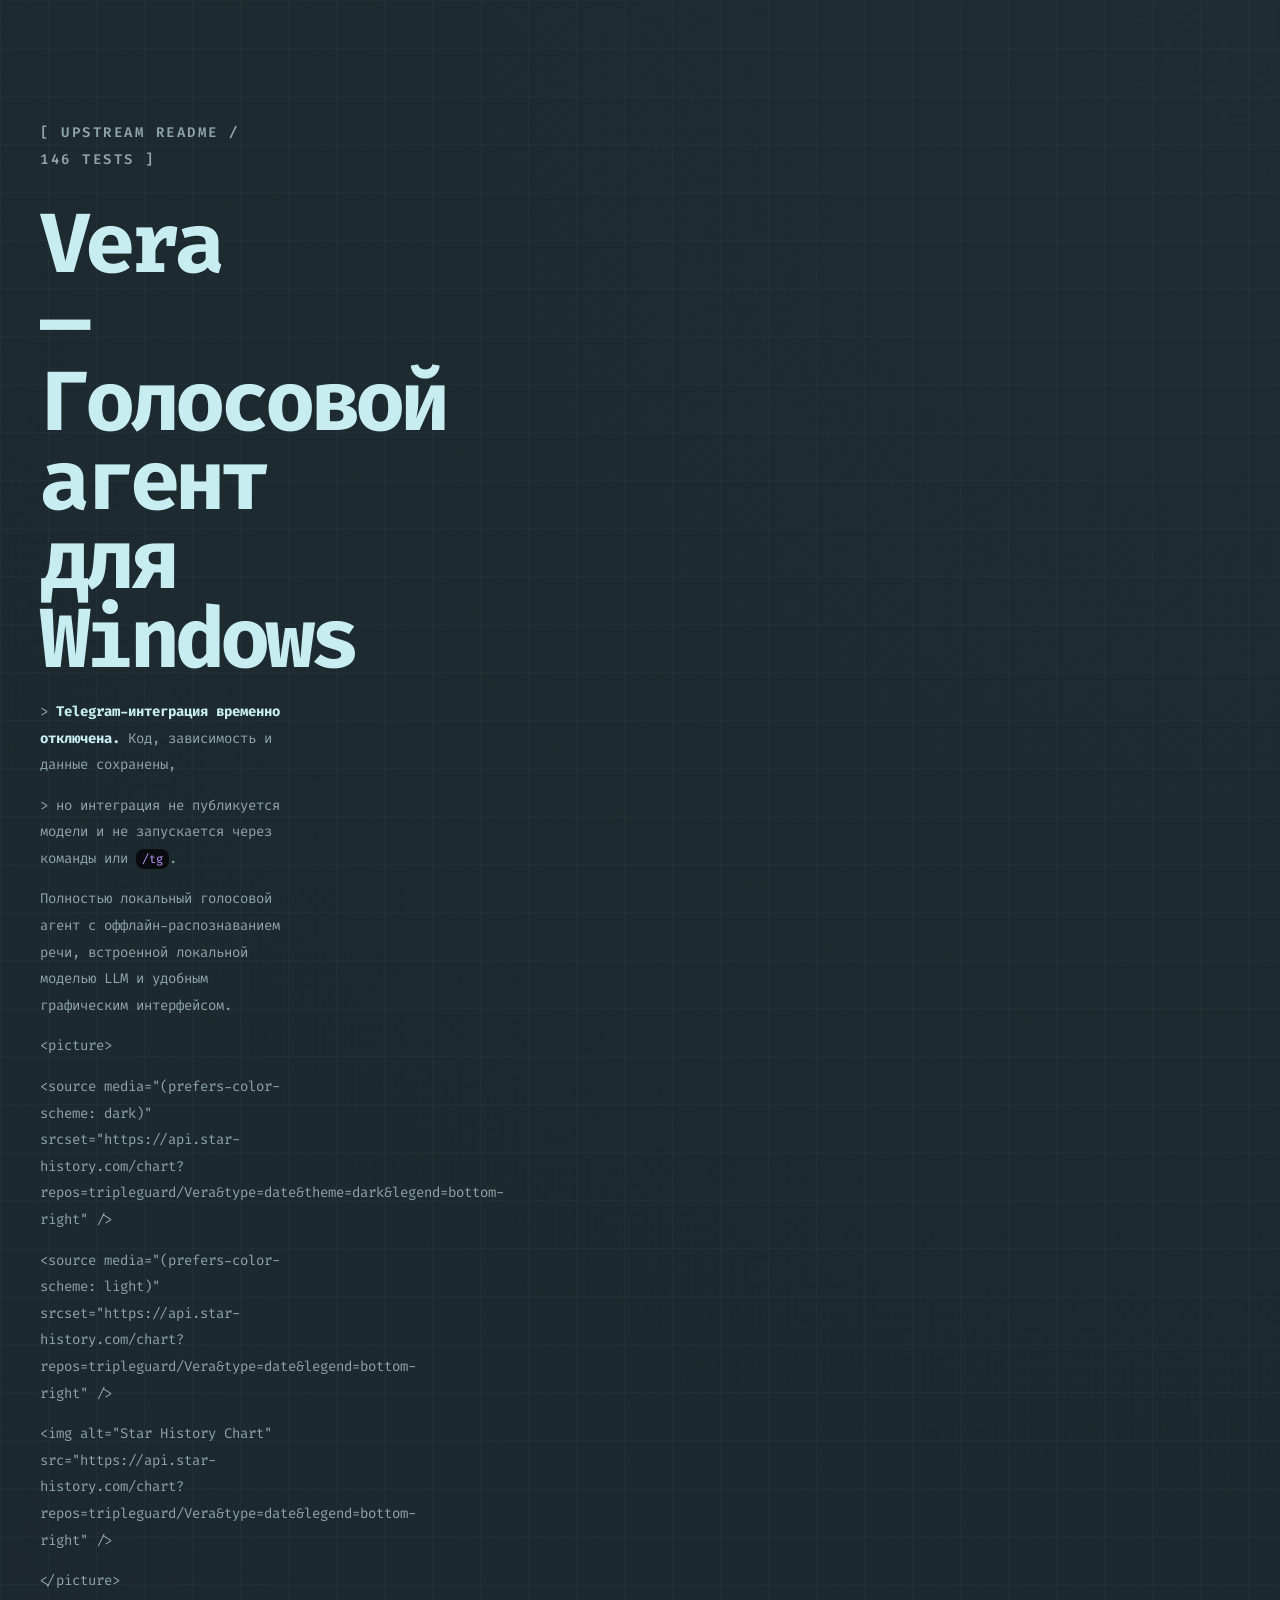
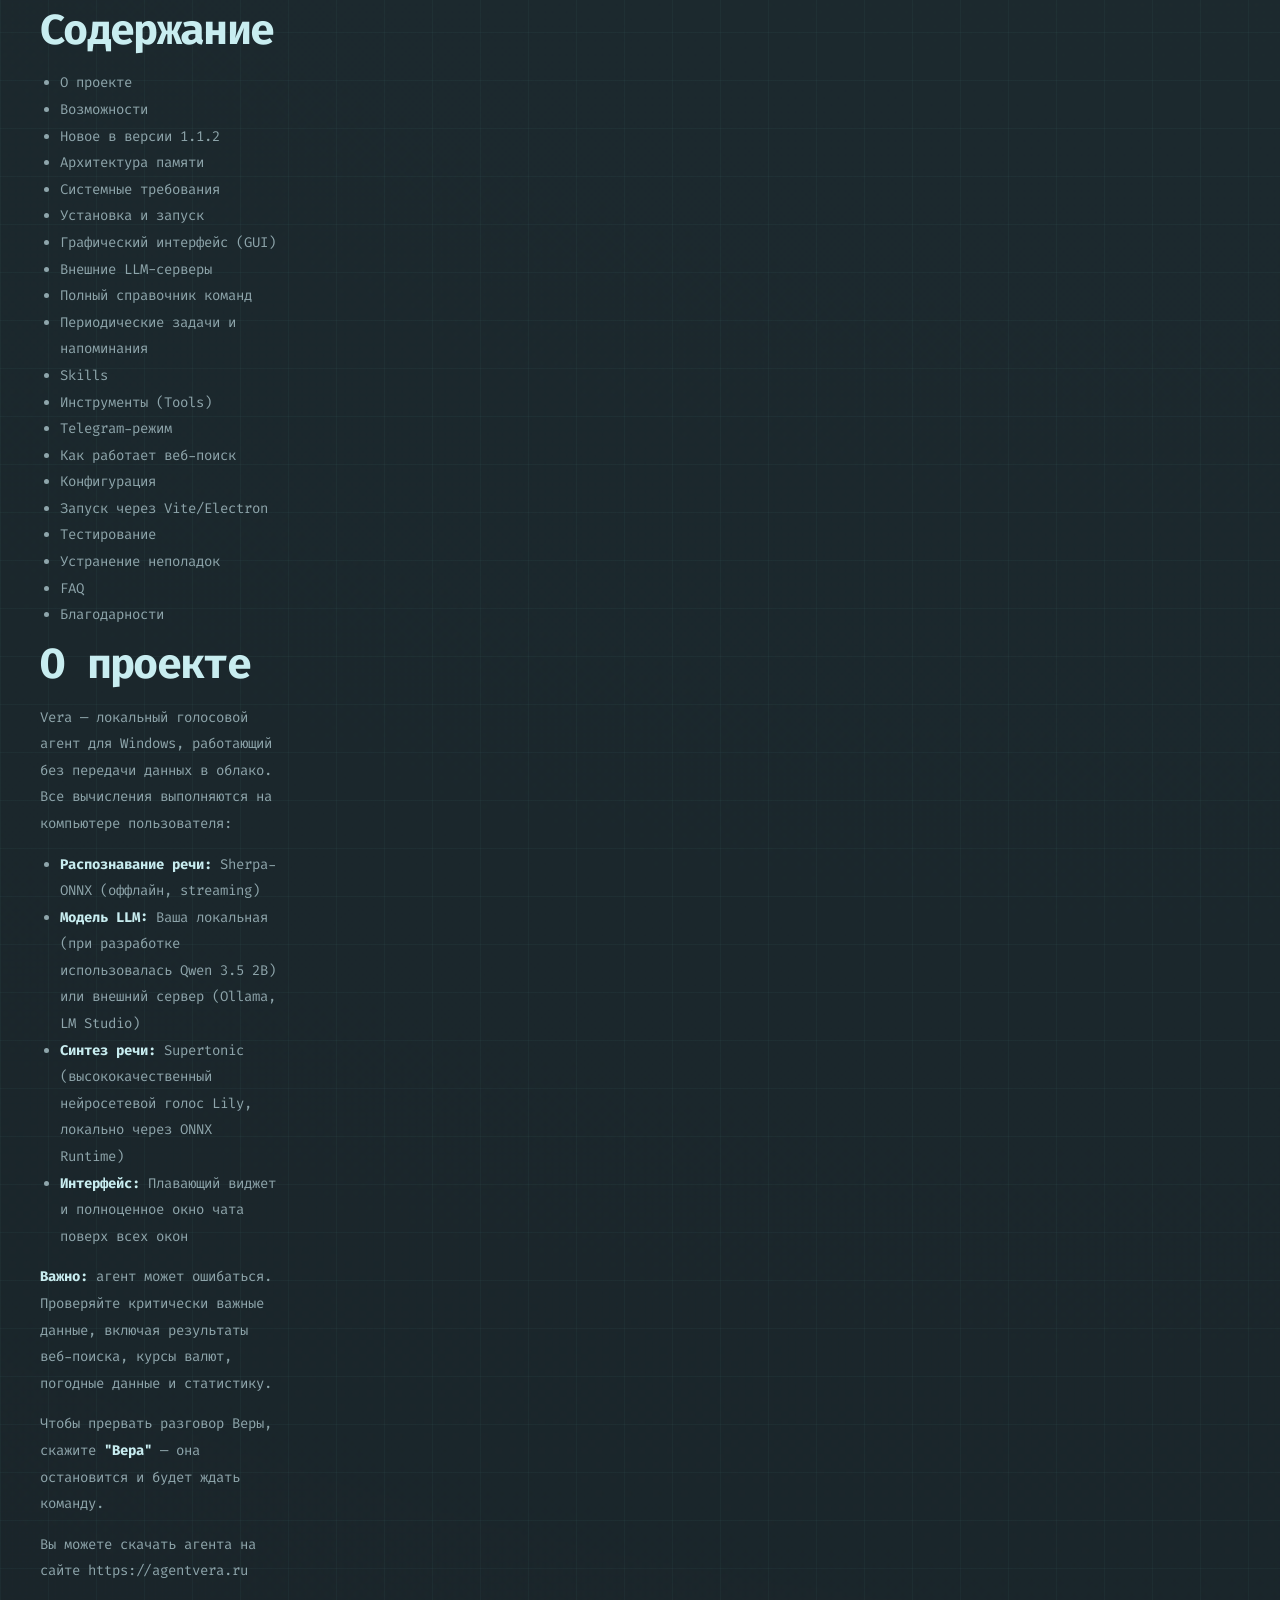
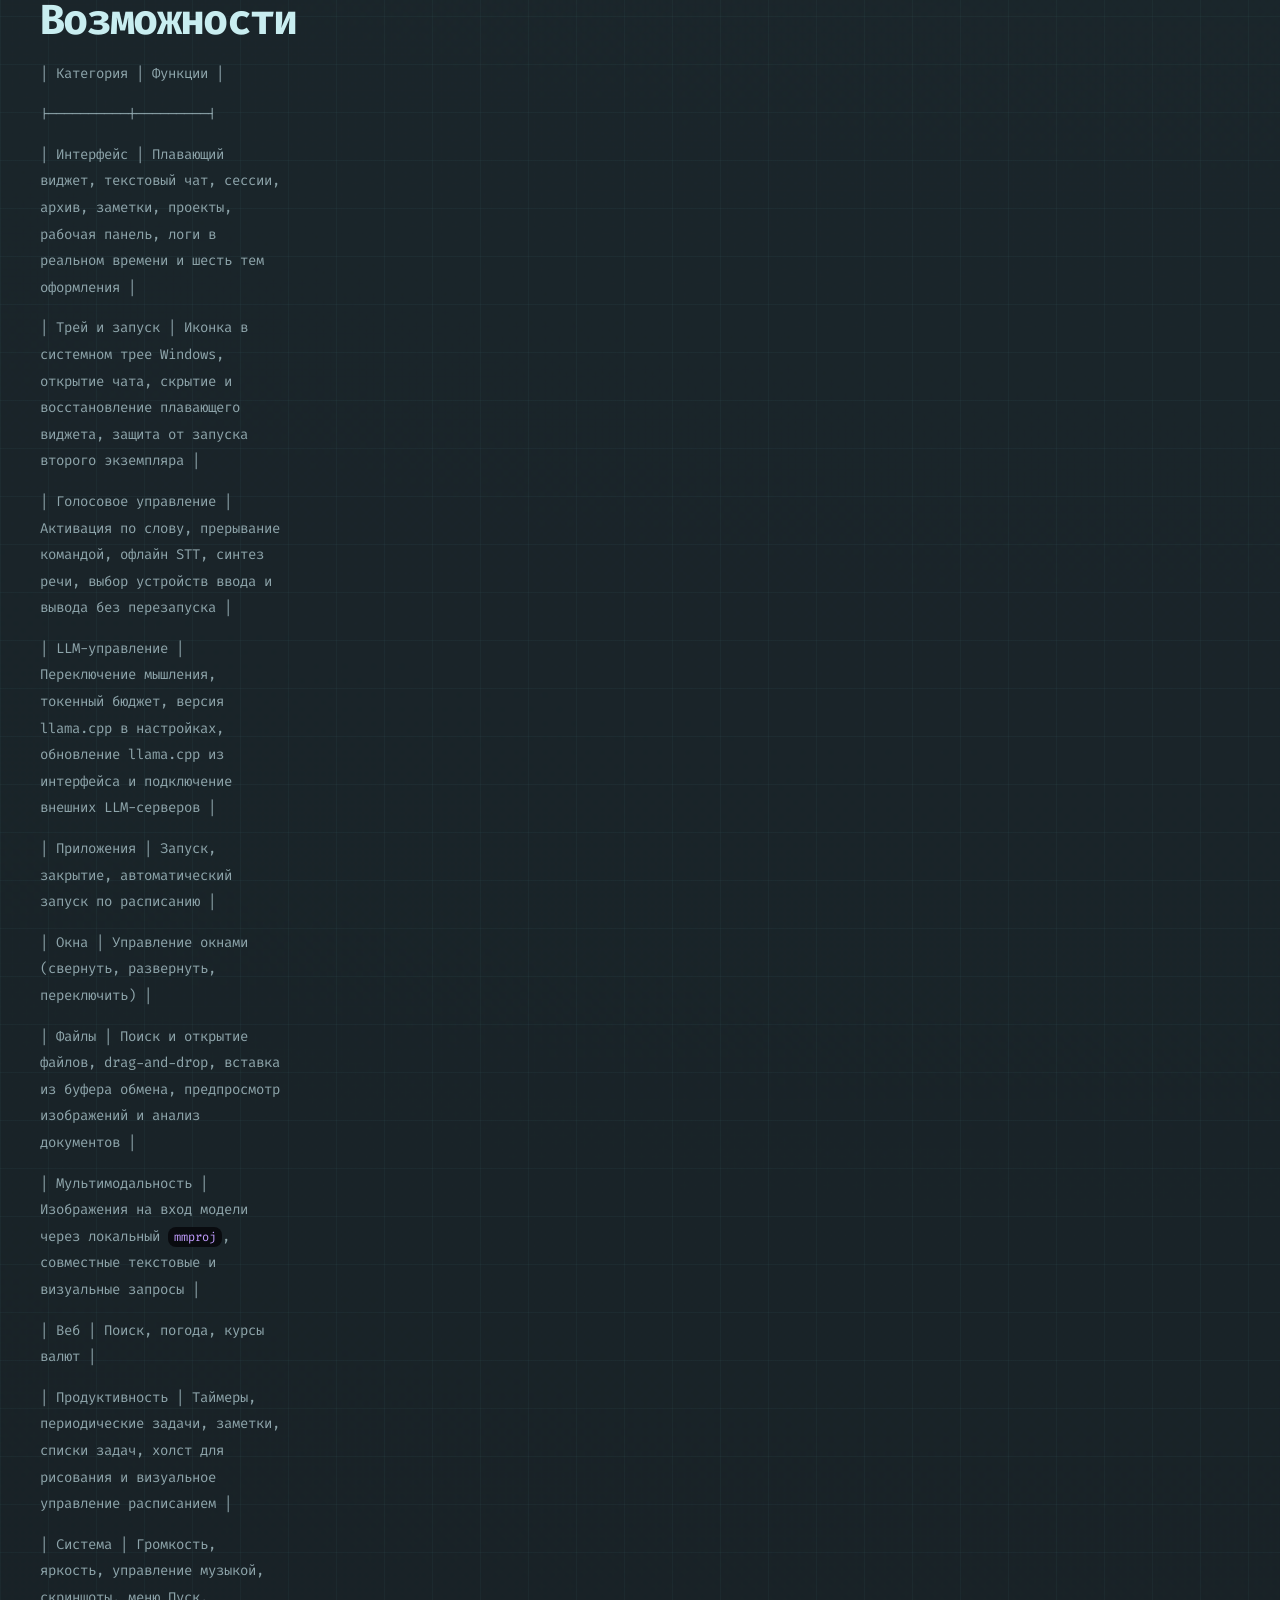
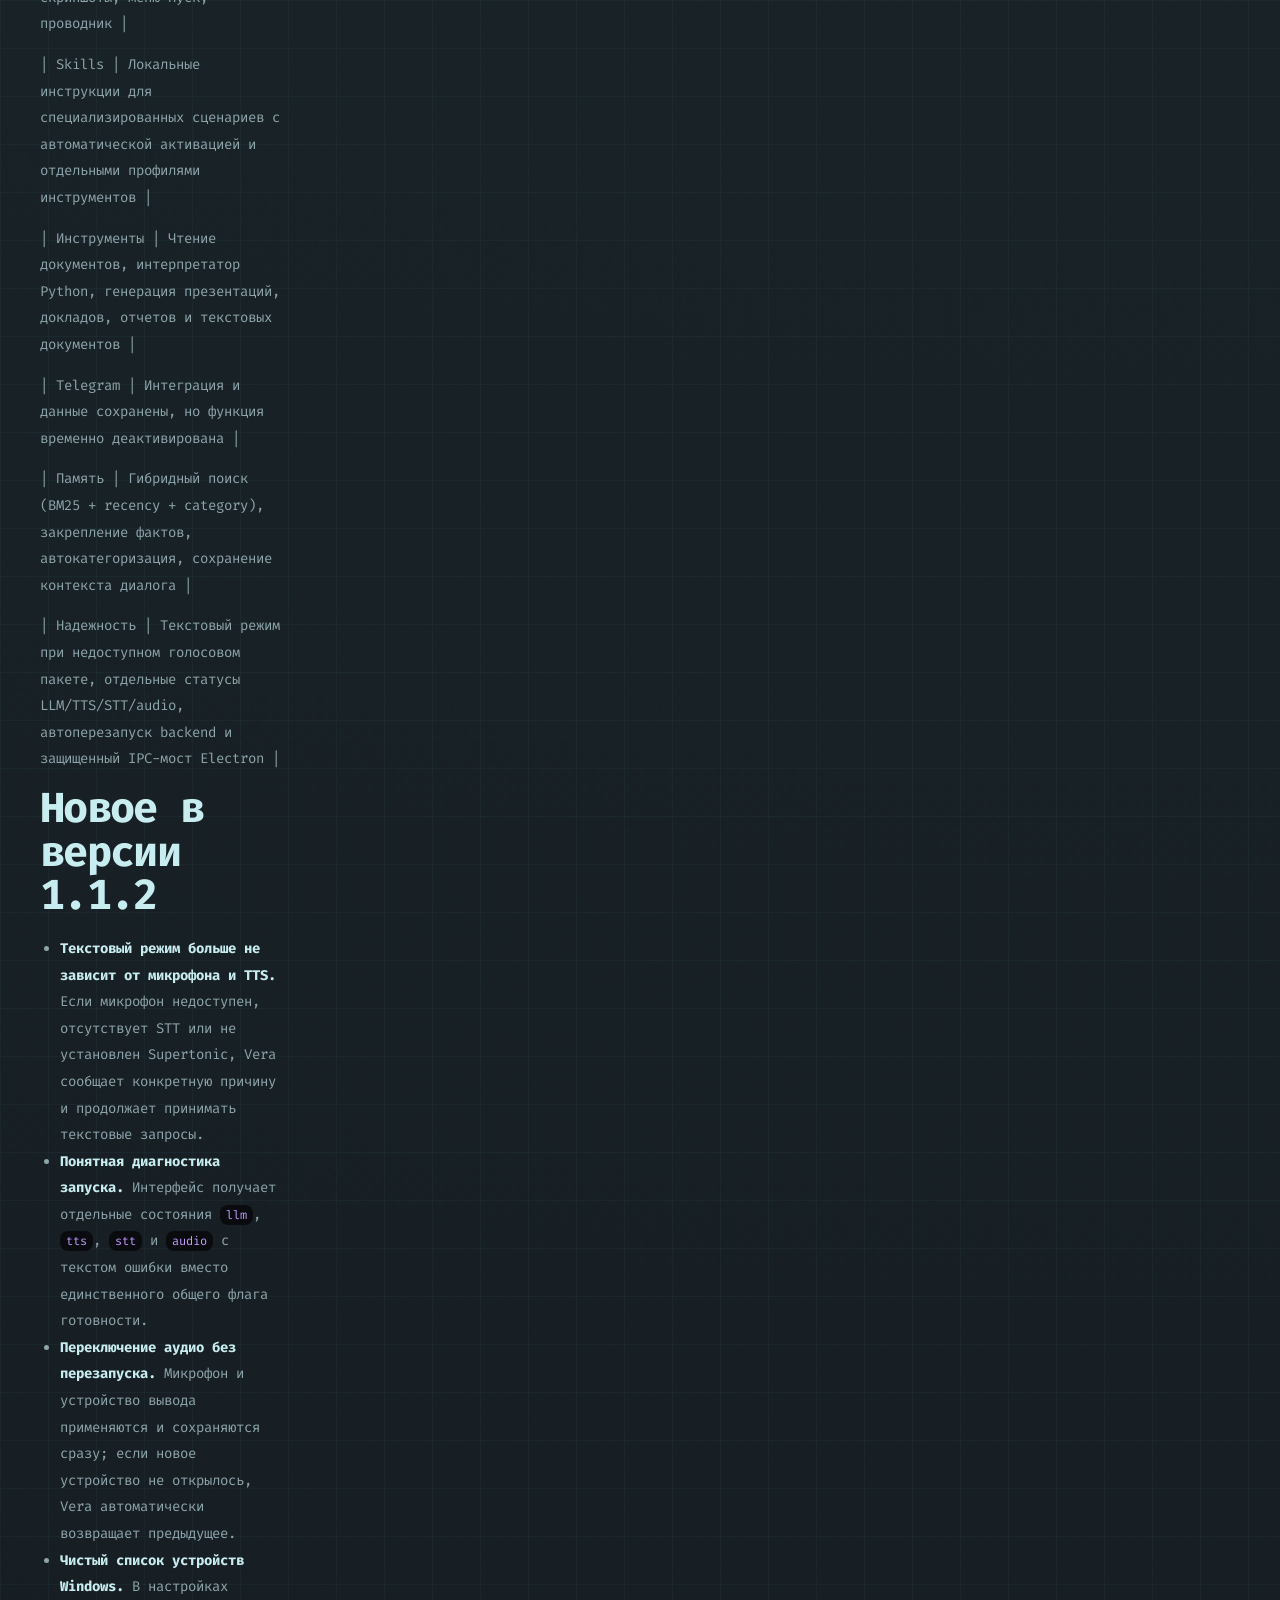
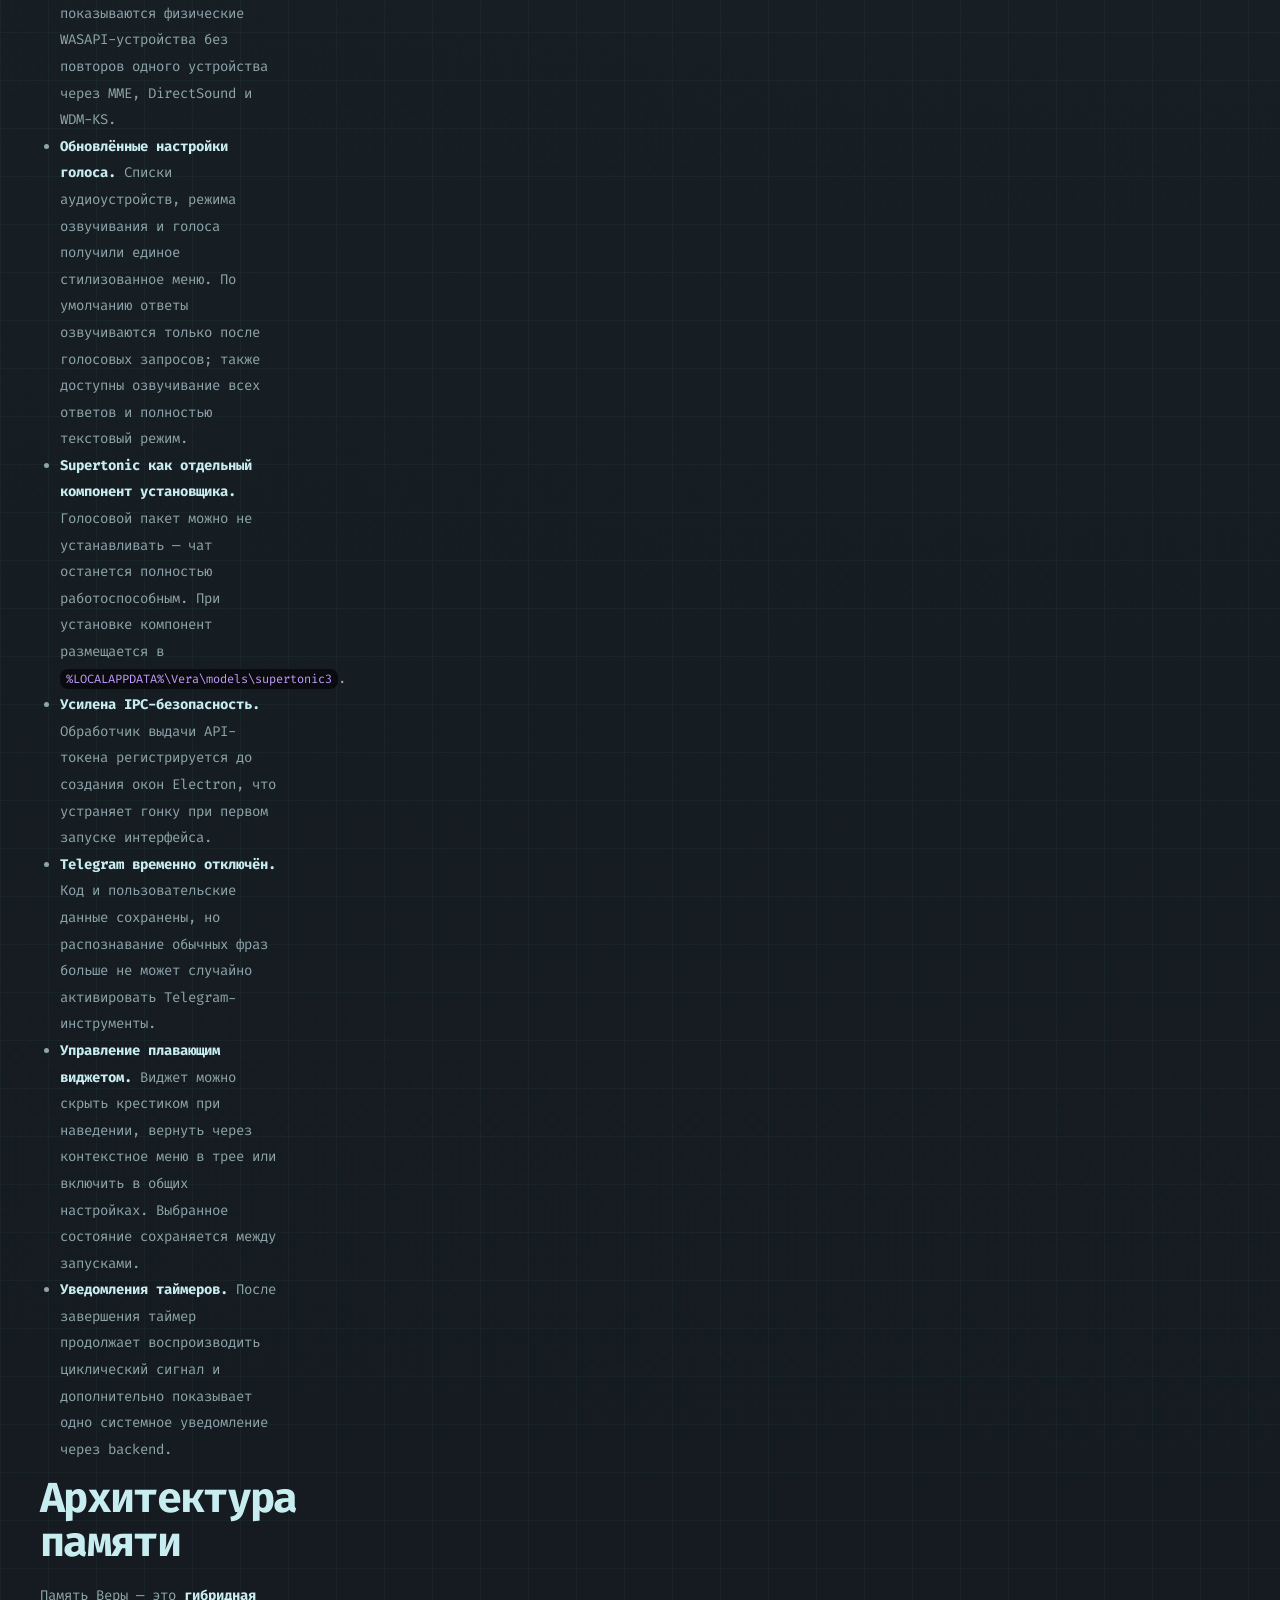
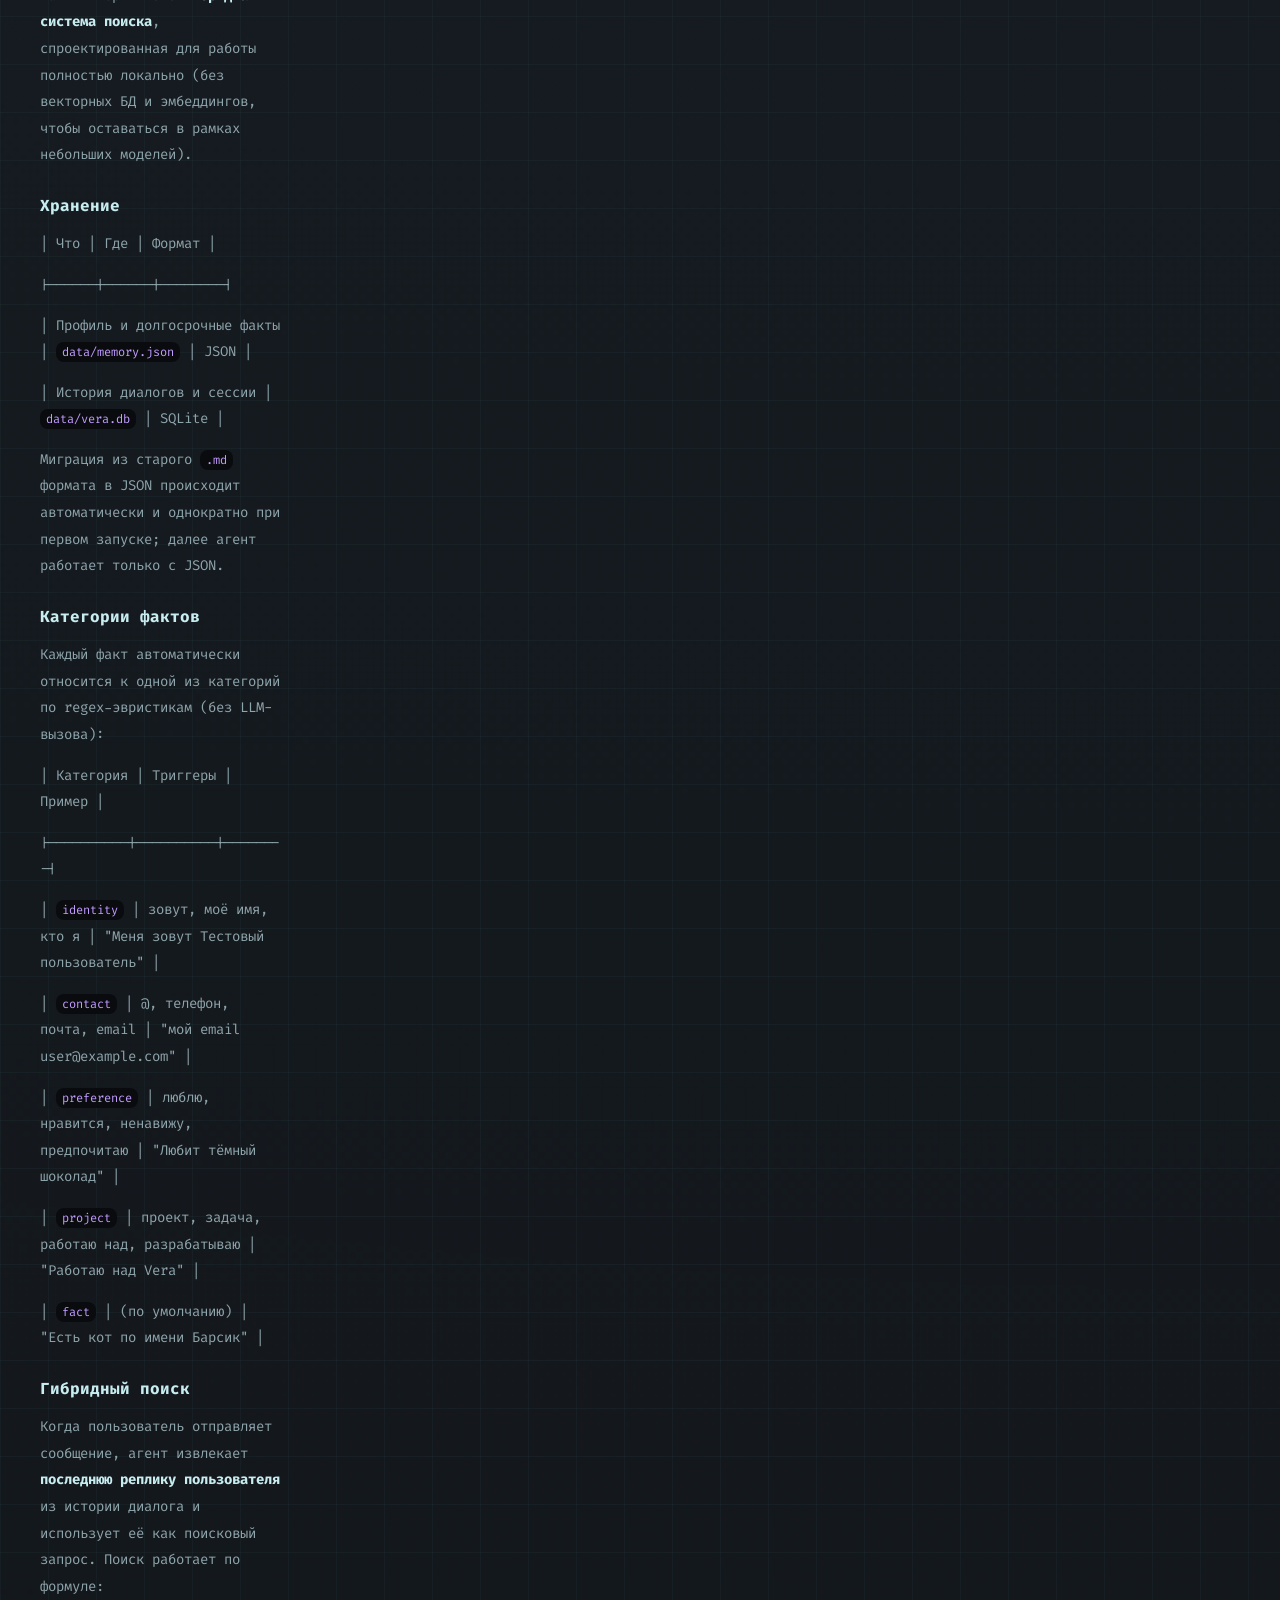
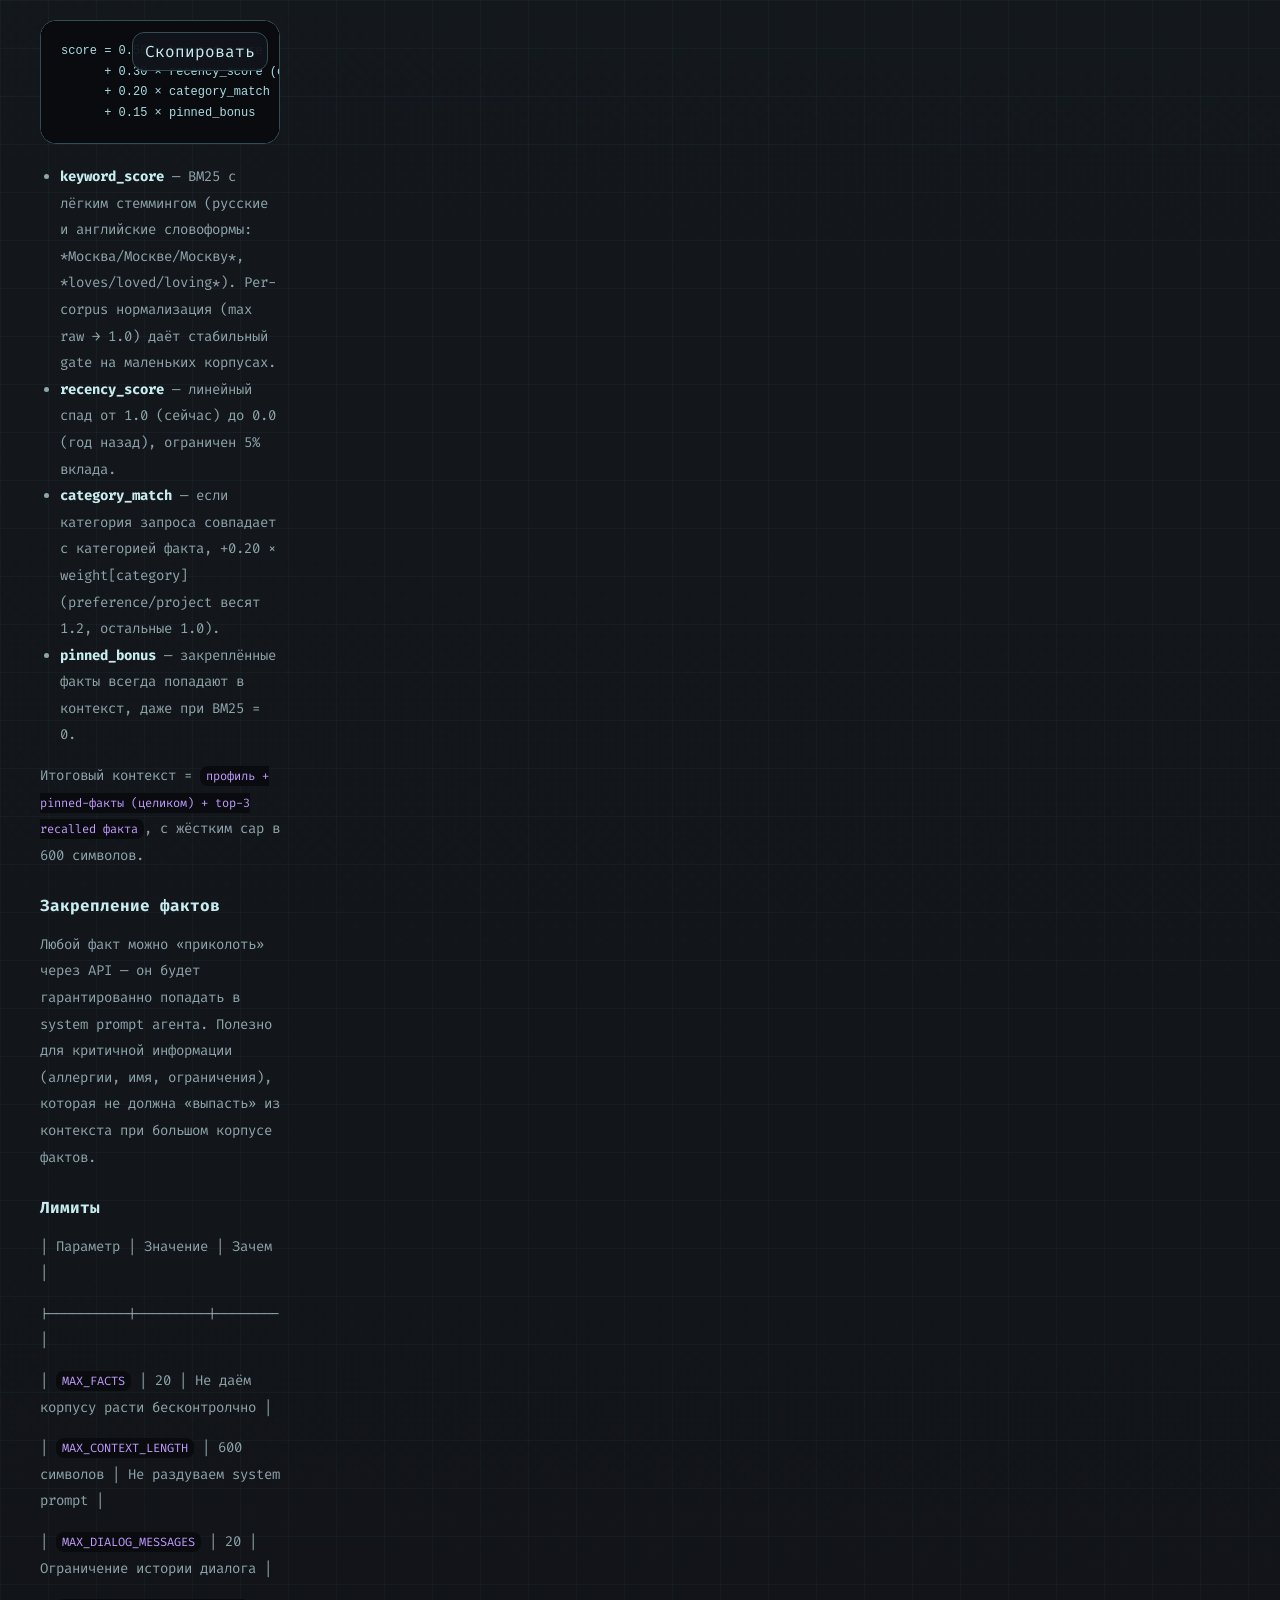
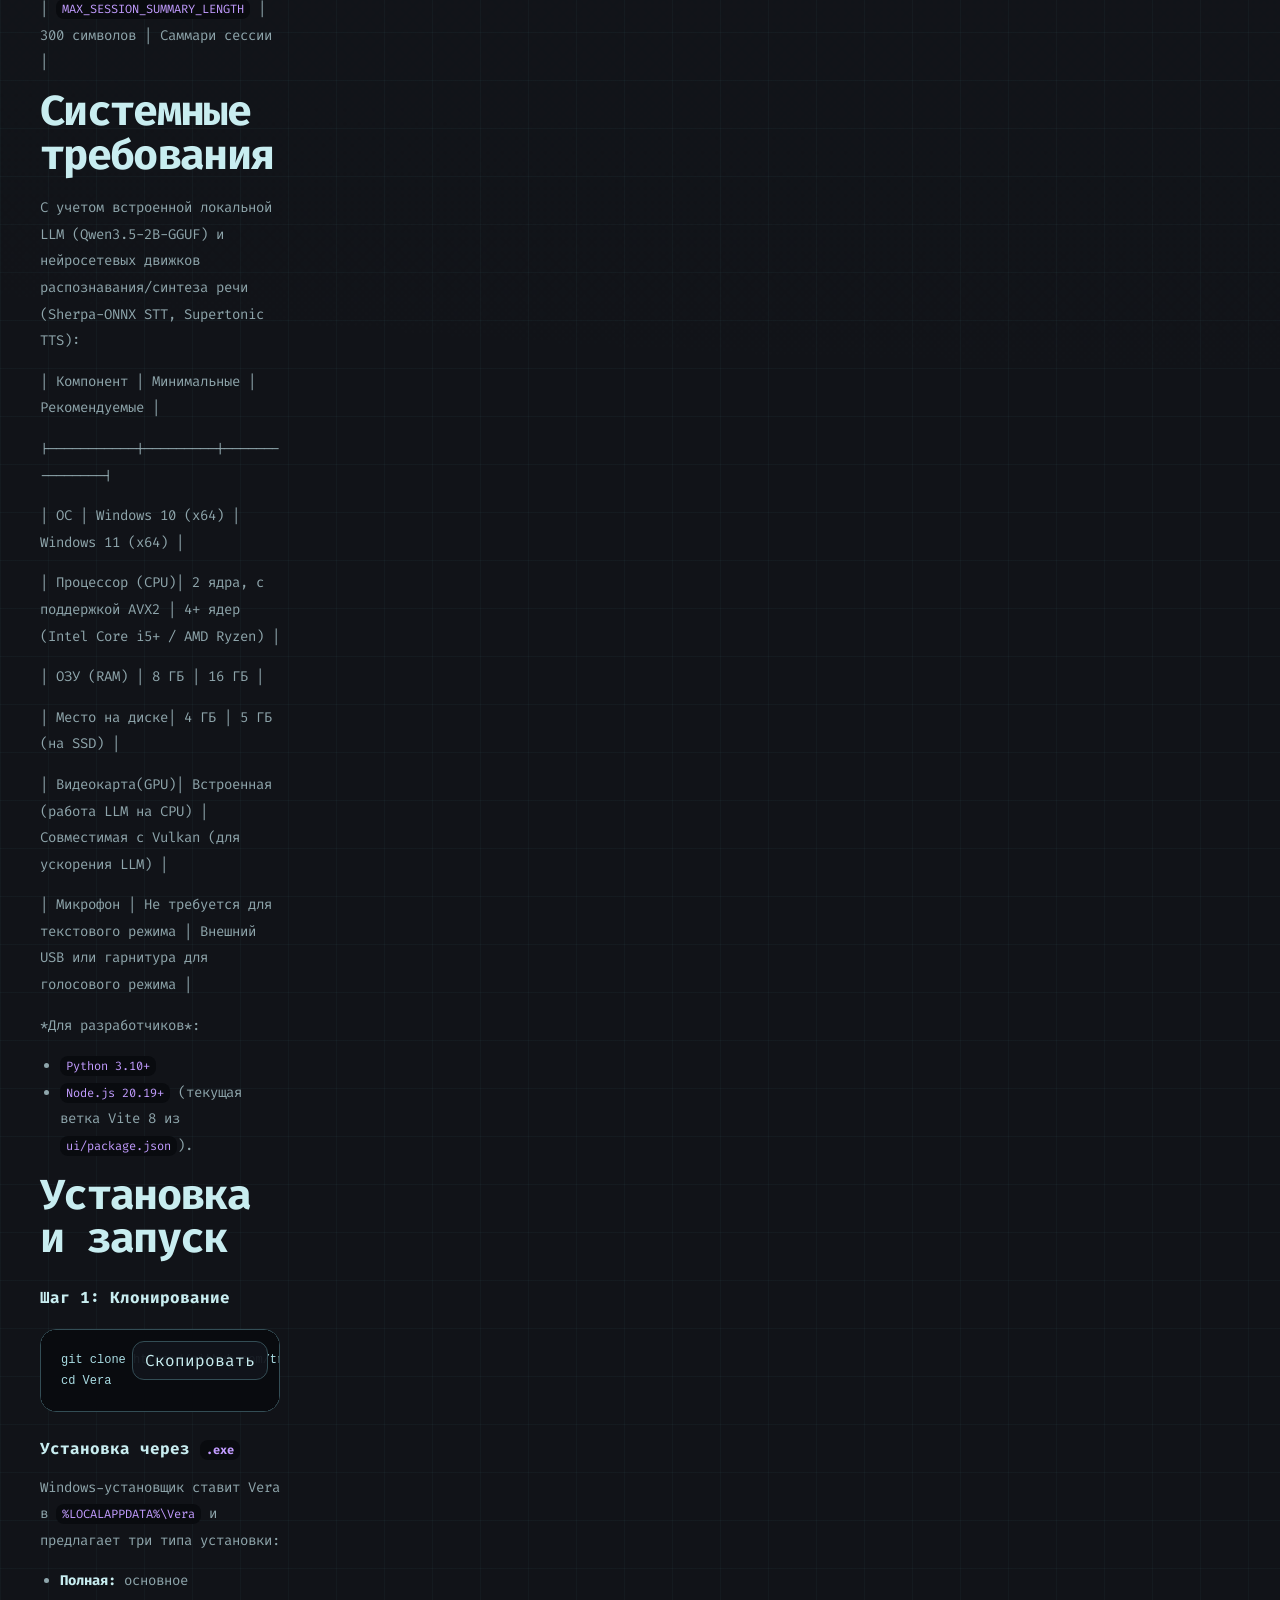
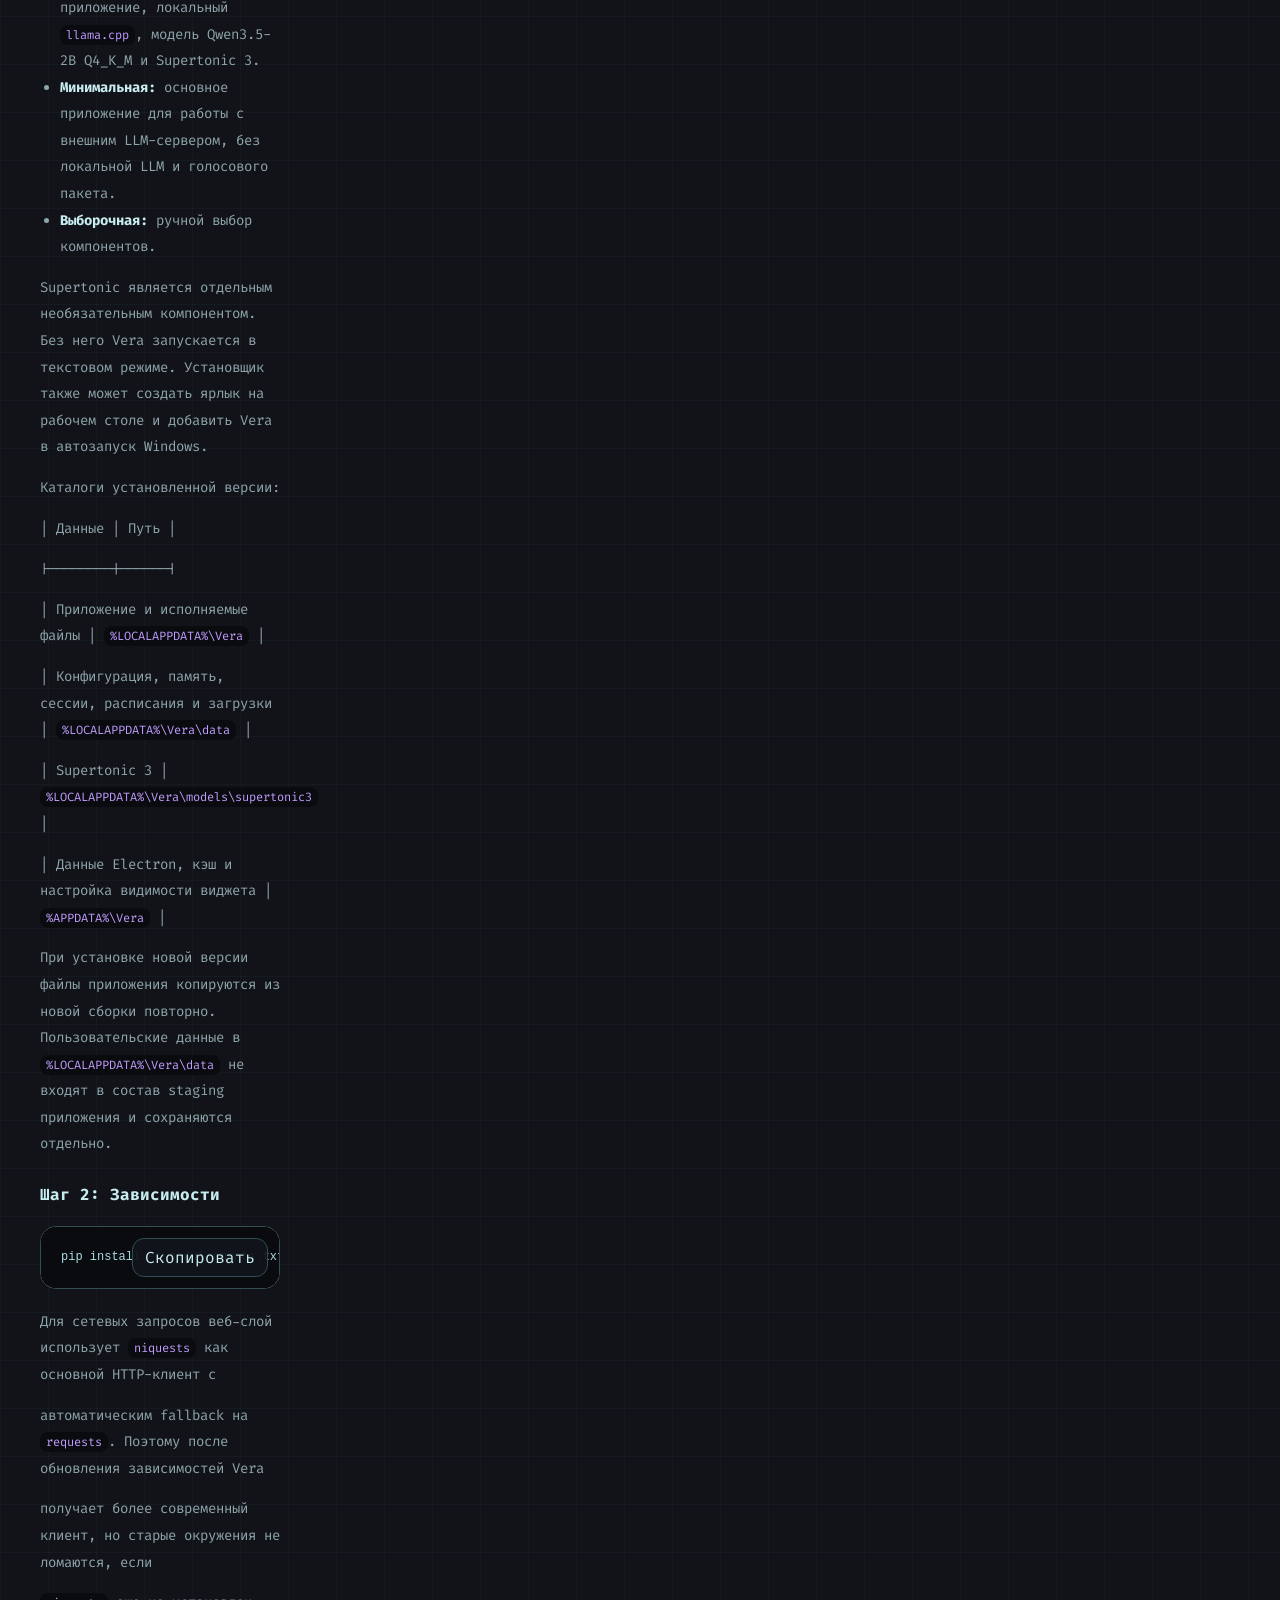
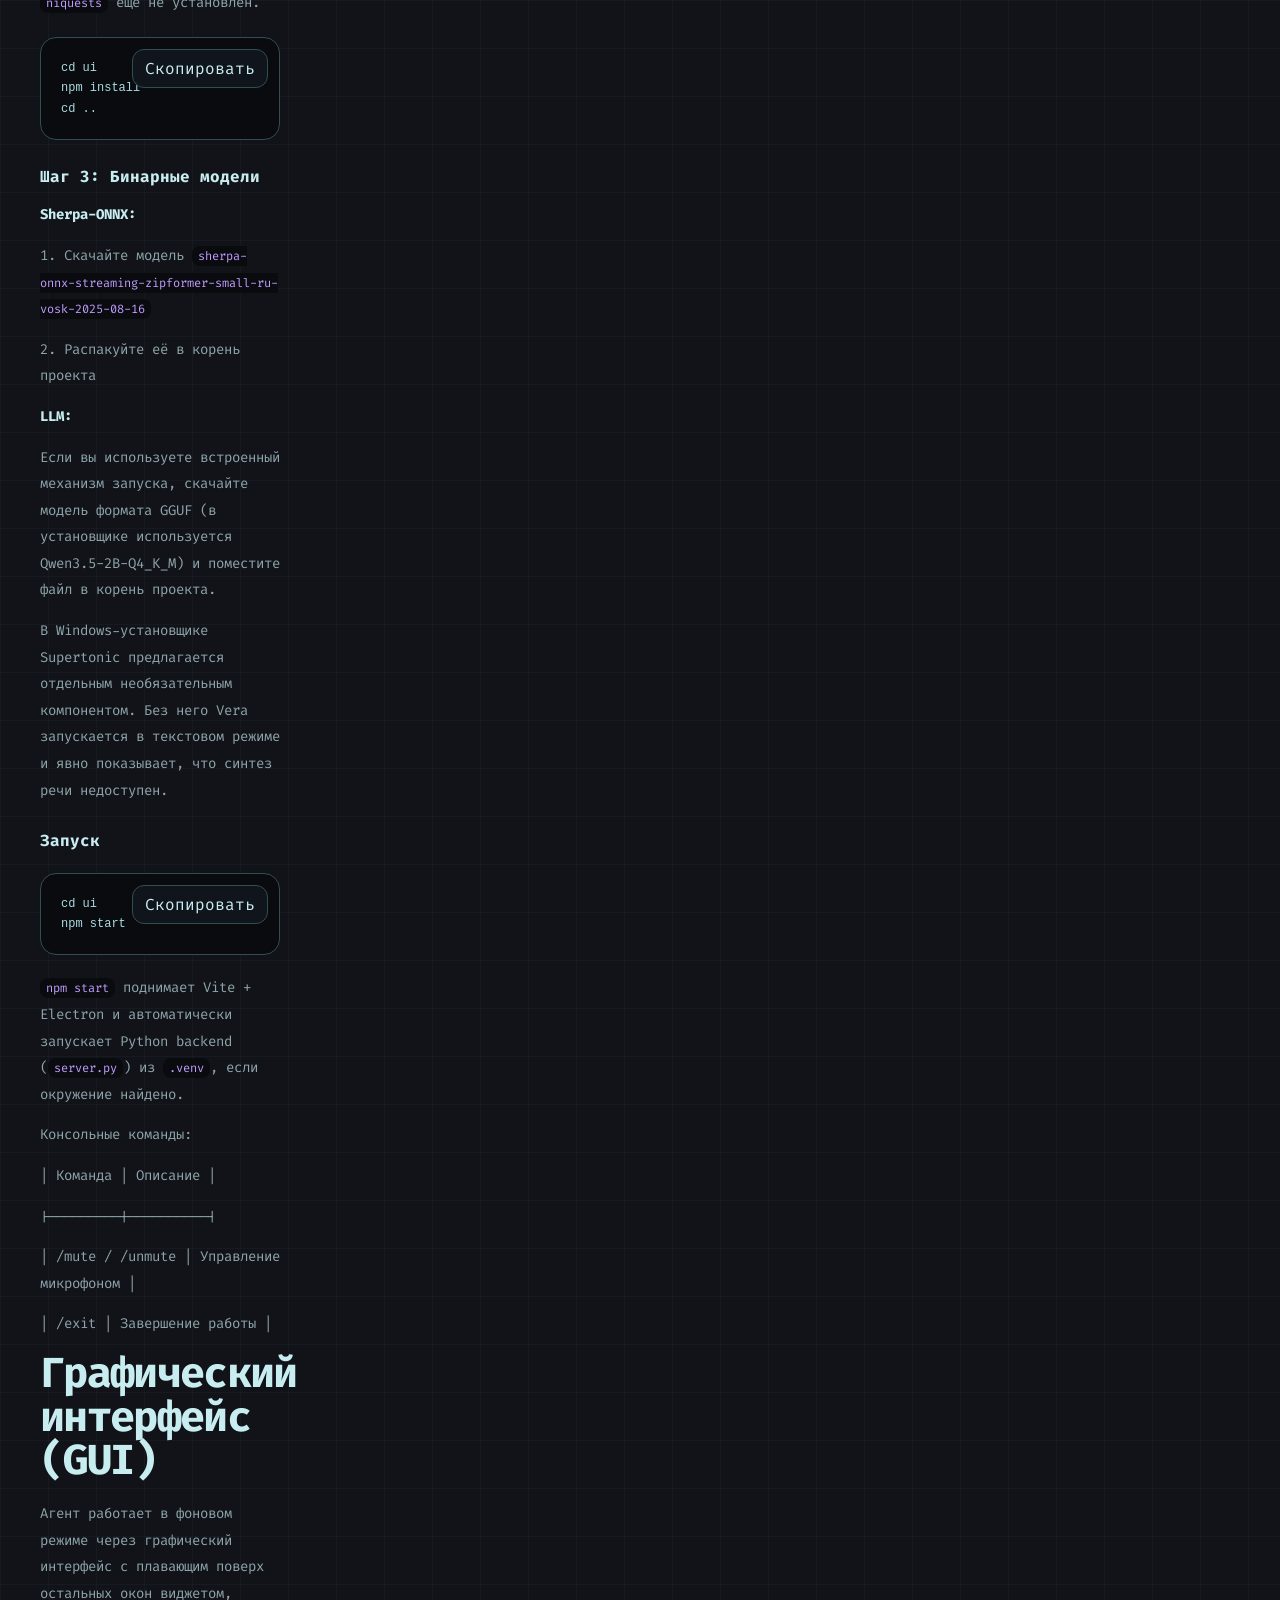
==== commit 5553fba6: "Sync docs with Vera README" ====
--- a/readme.html
+++ b/readme.html
@@ -13,7 +13,7 @@
 <body>
   <main class="docs-shell container readme-shell">
     <article class="docs-content">
-      <p class="section-kicker">[ upstream README / 145 tests ]</p>
+      <p class="section-kicker">[ upstream README / 146 tests ]</p>
       <h1>Vera — Голосовой агент для Windows</h1>
       <p>&gt; <strong>Telegram-интеграция временно отключена.</strong> Код, зависимость и данные сохранены,</p>
       <p>&gt; но интеграция не публикуется модели и не запускается через команды или <code>/tg</code>.</p>
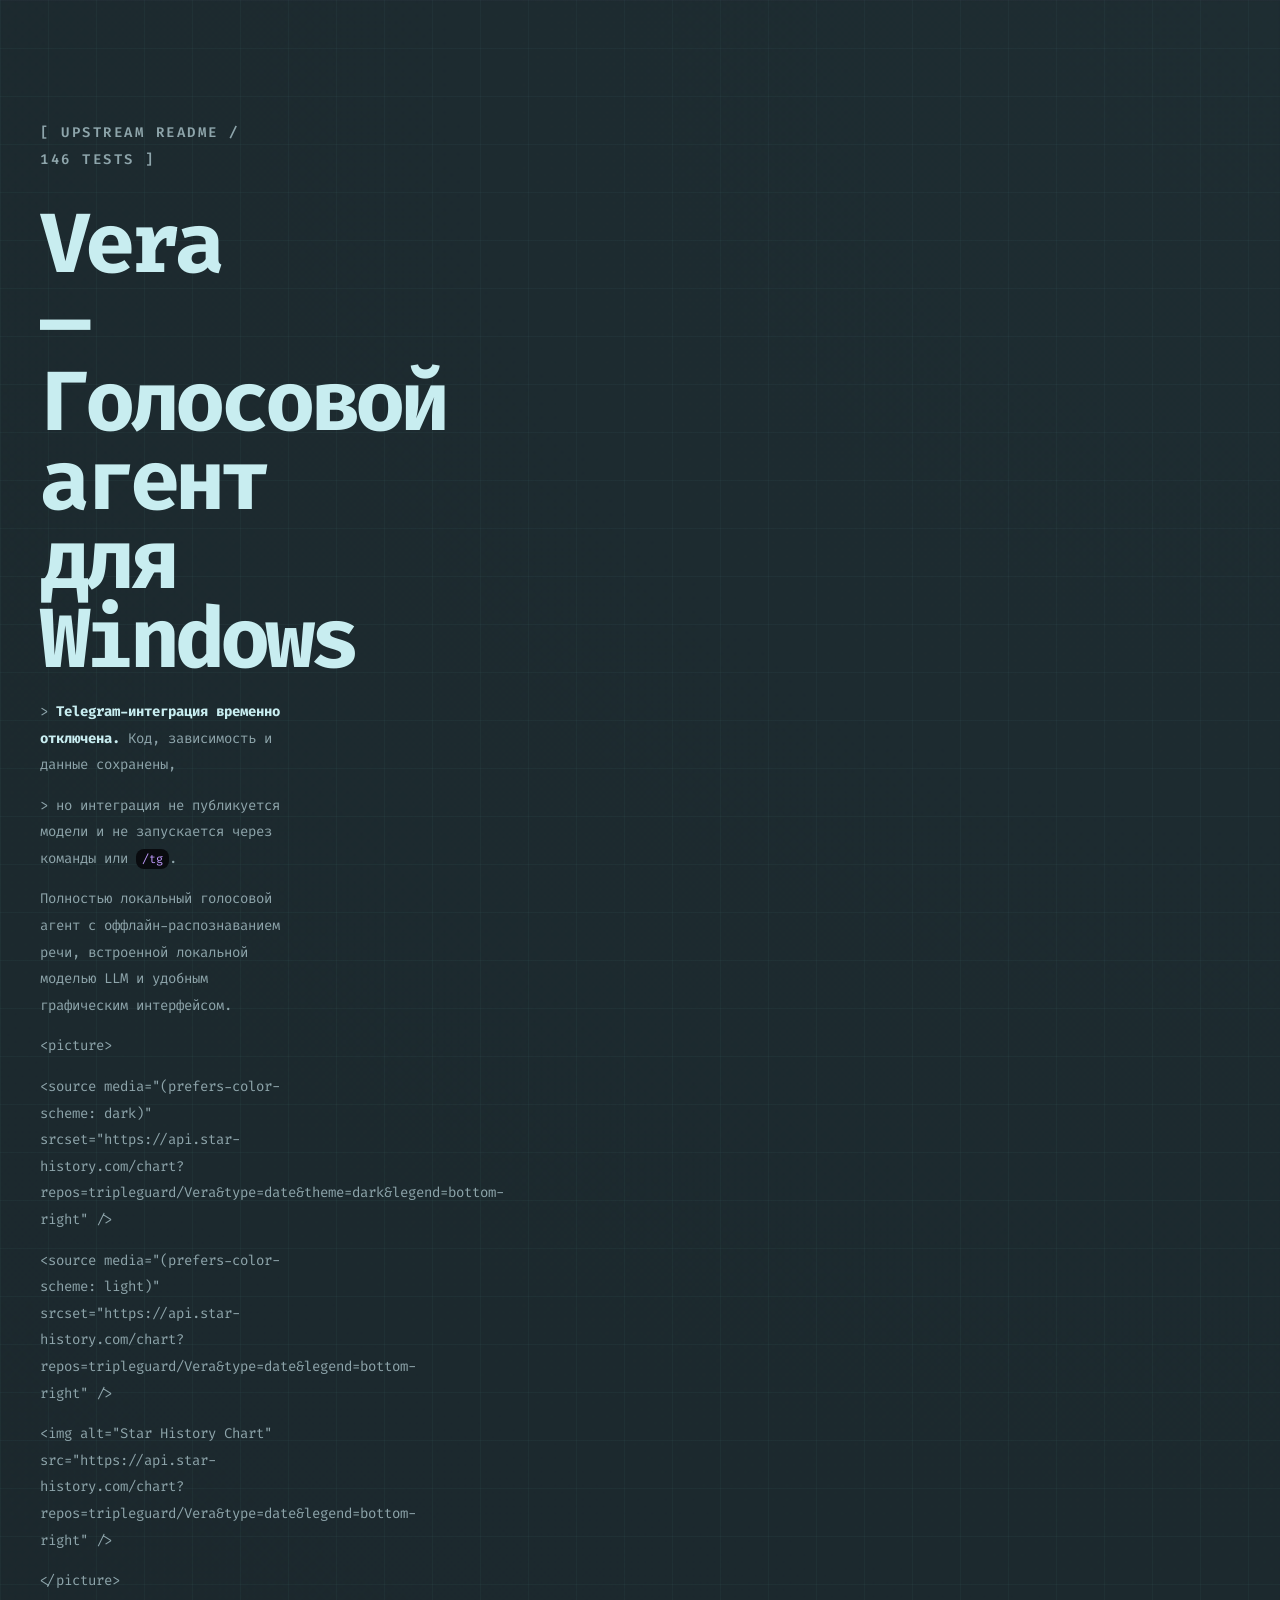
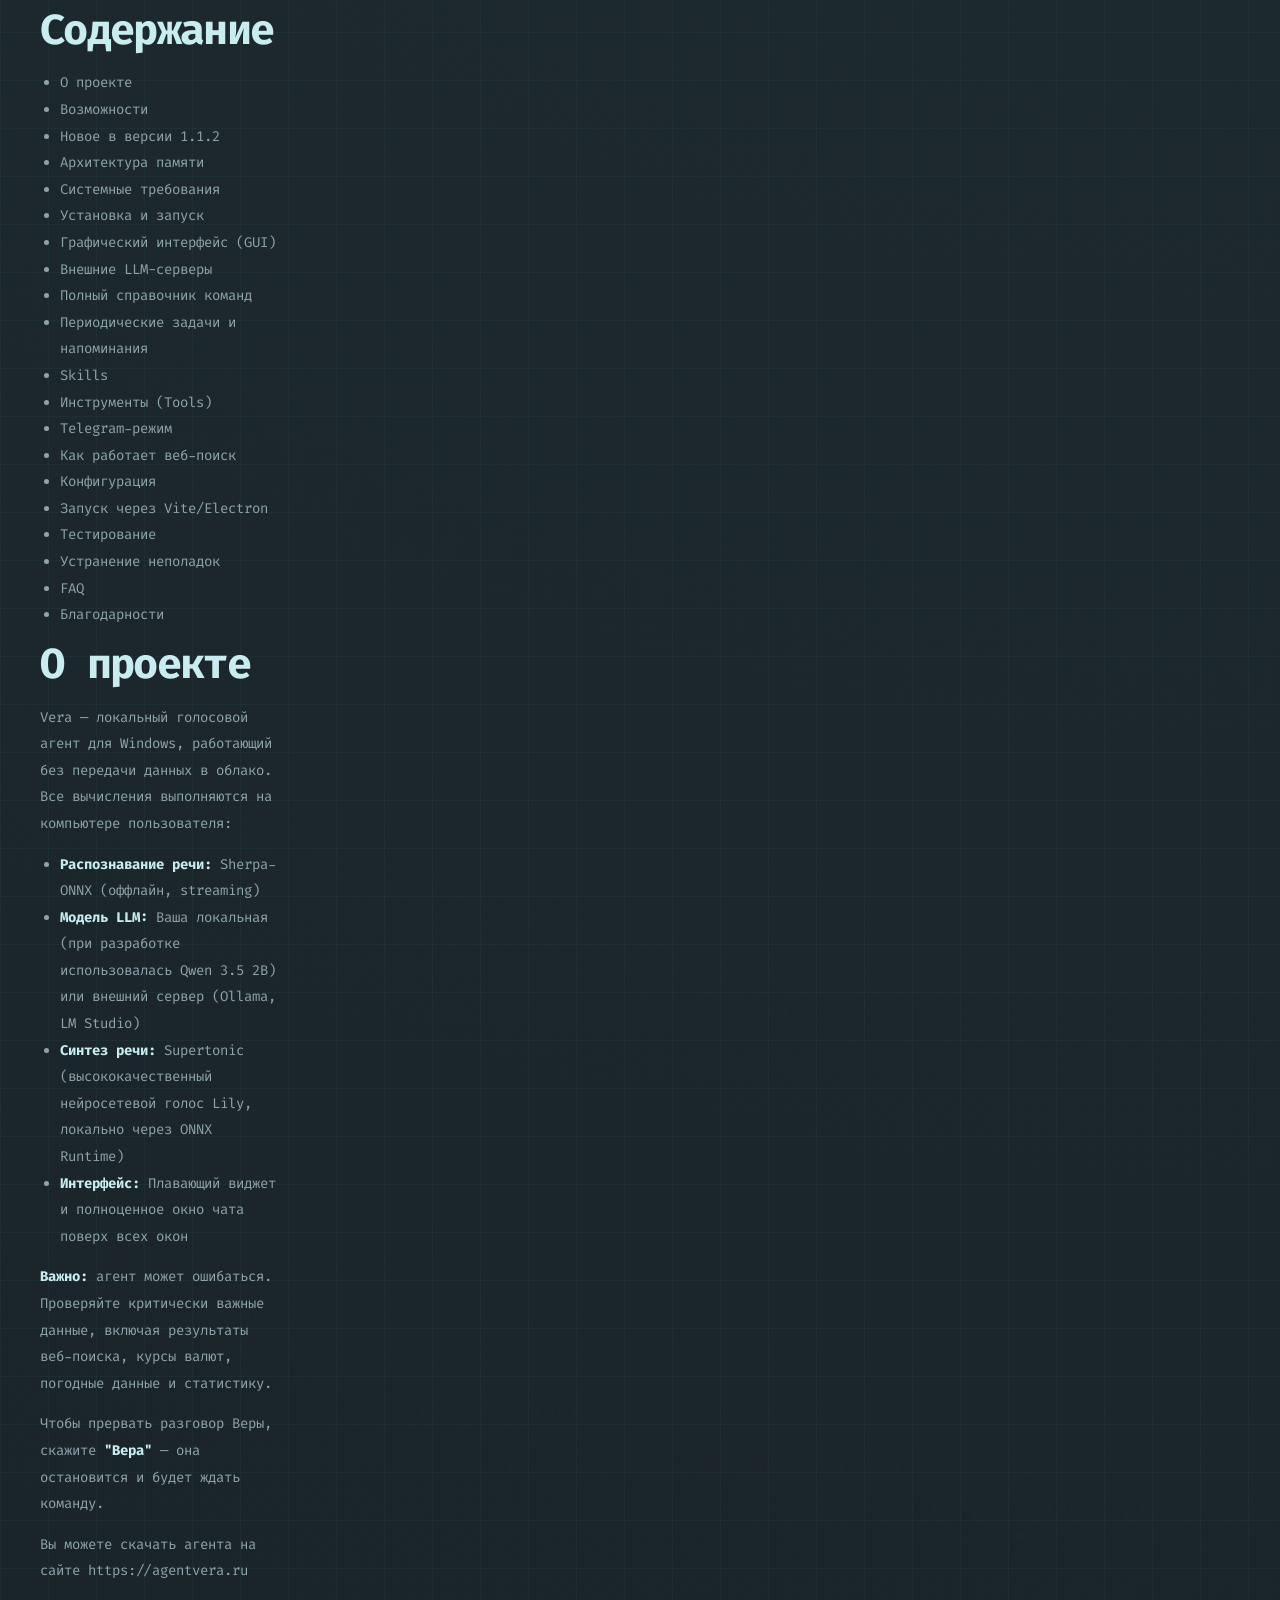
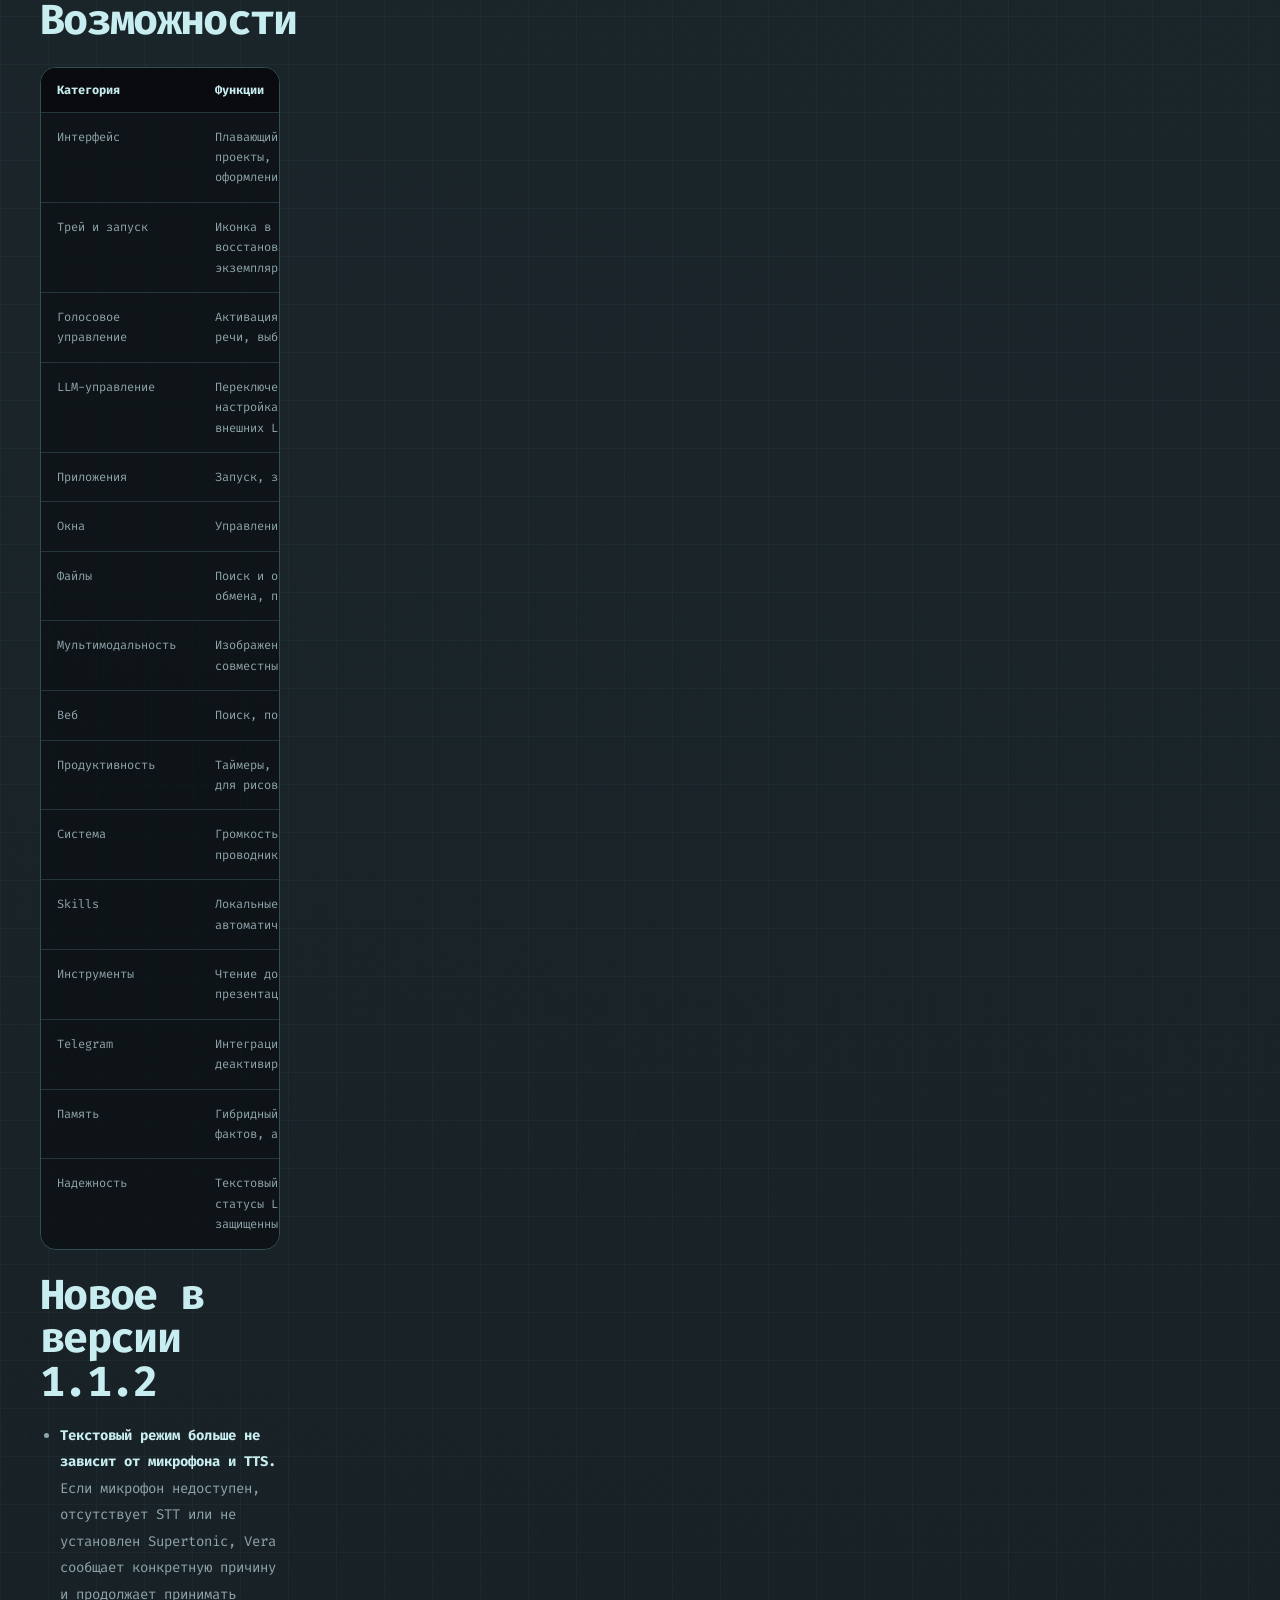
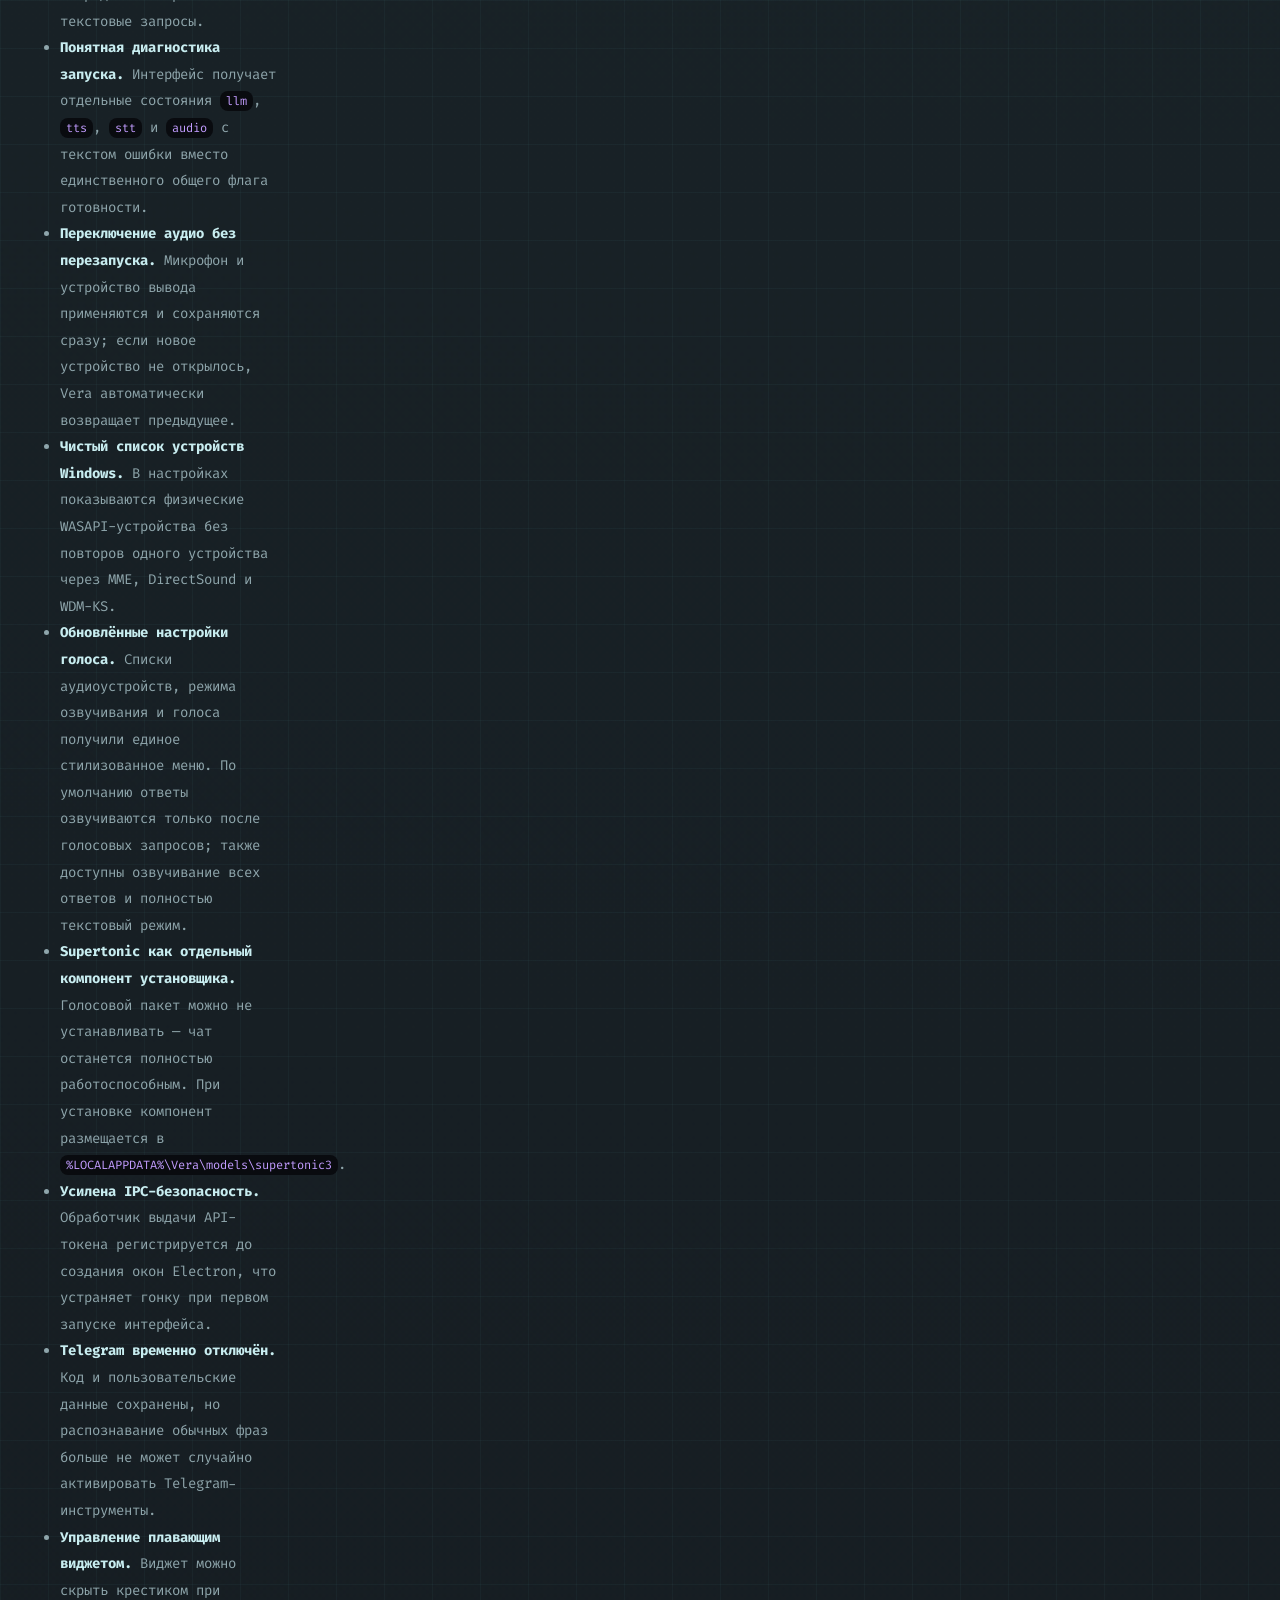
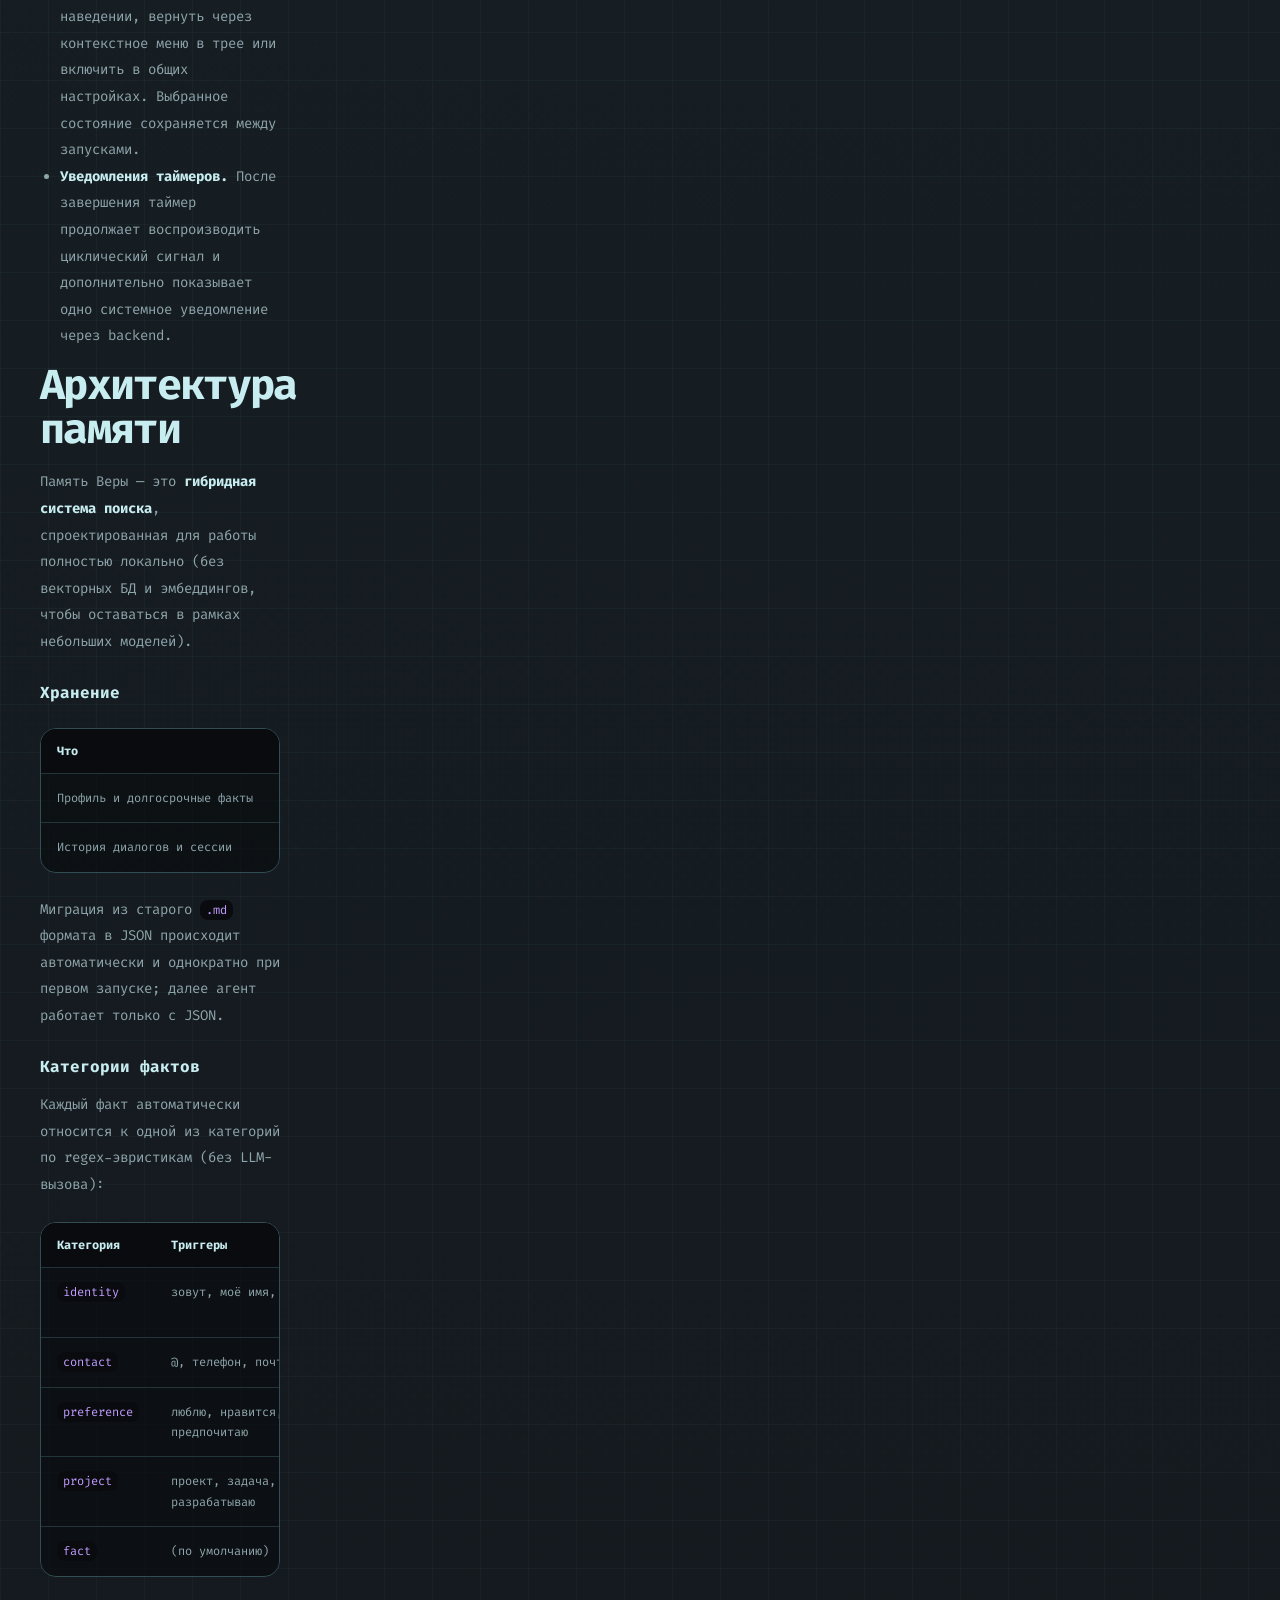
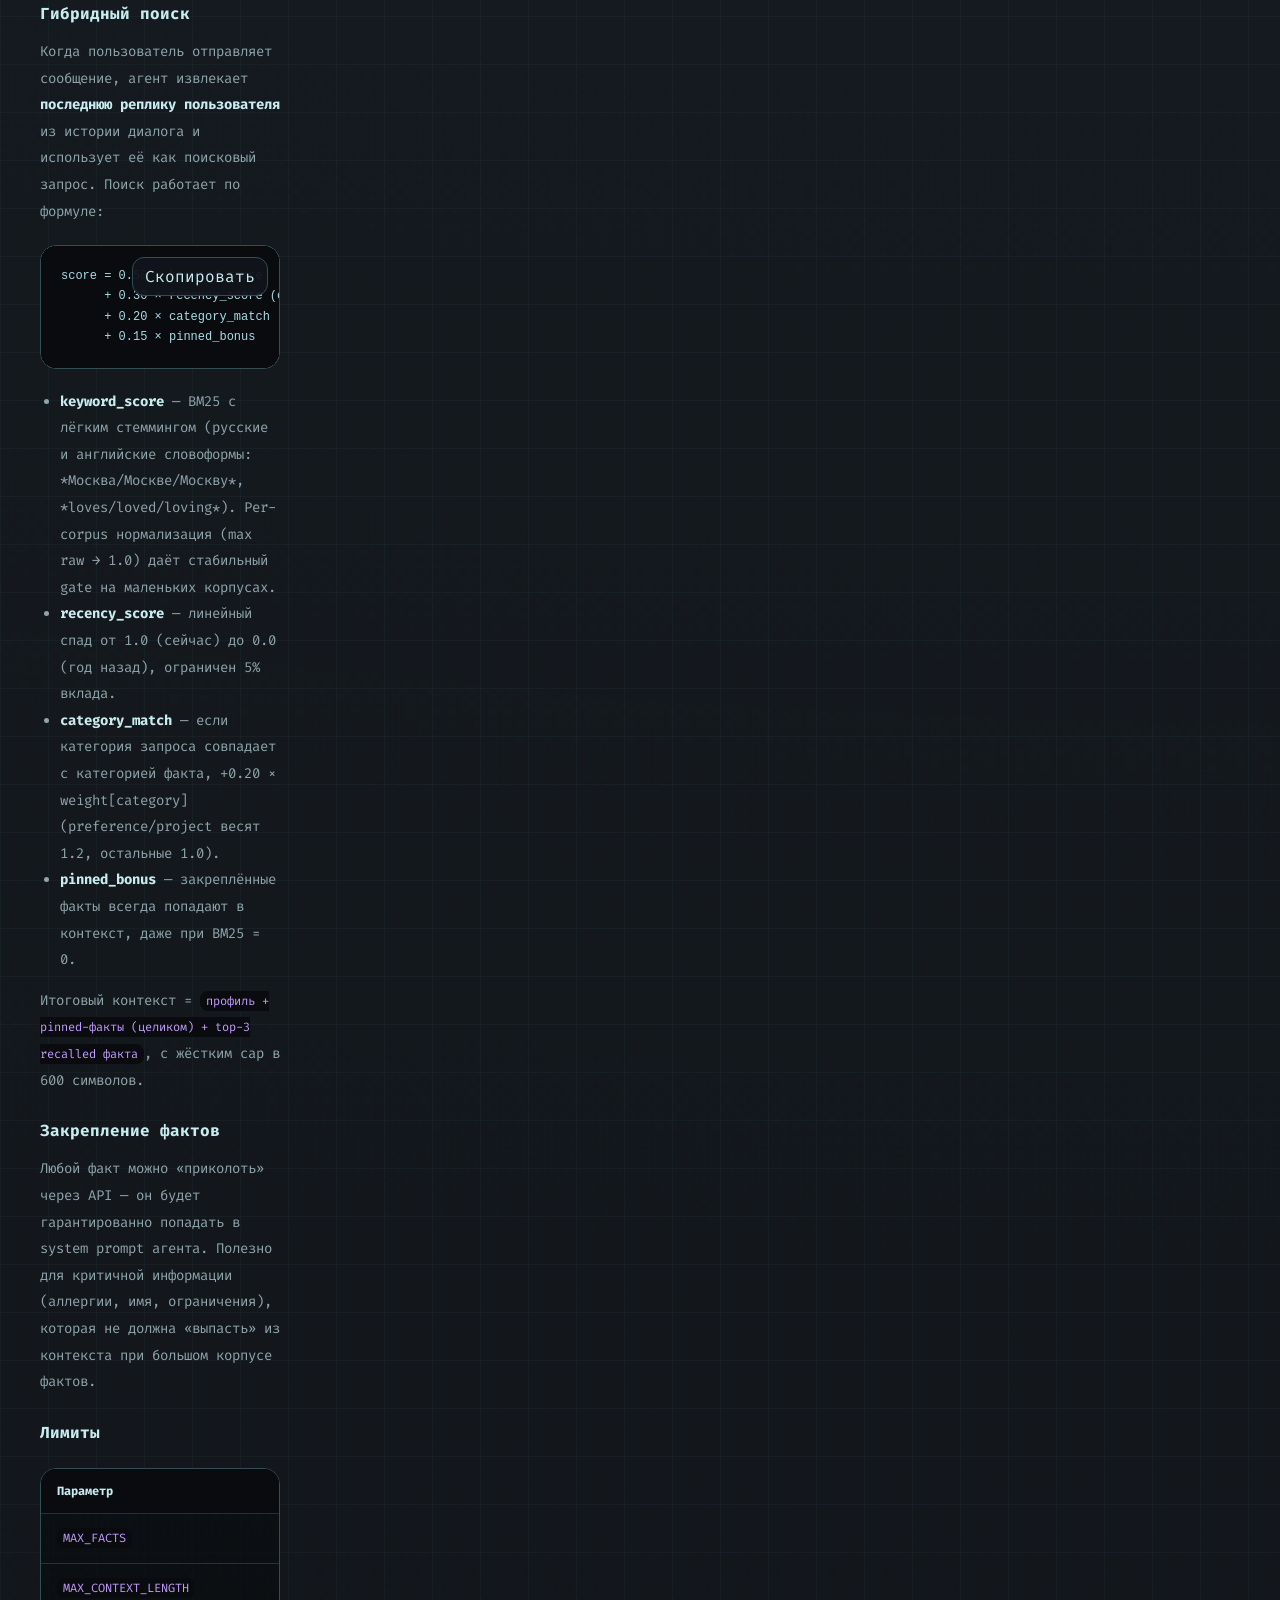
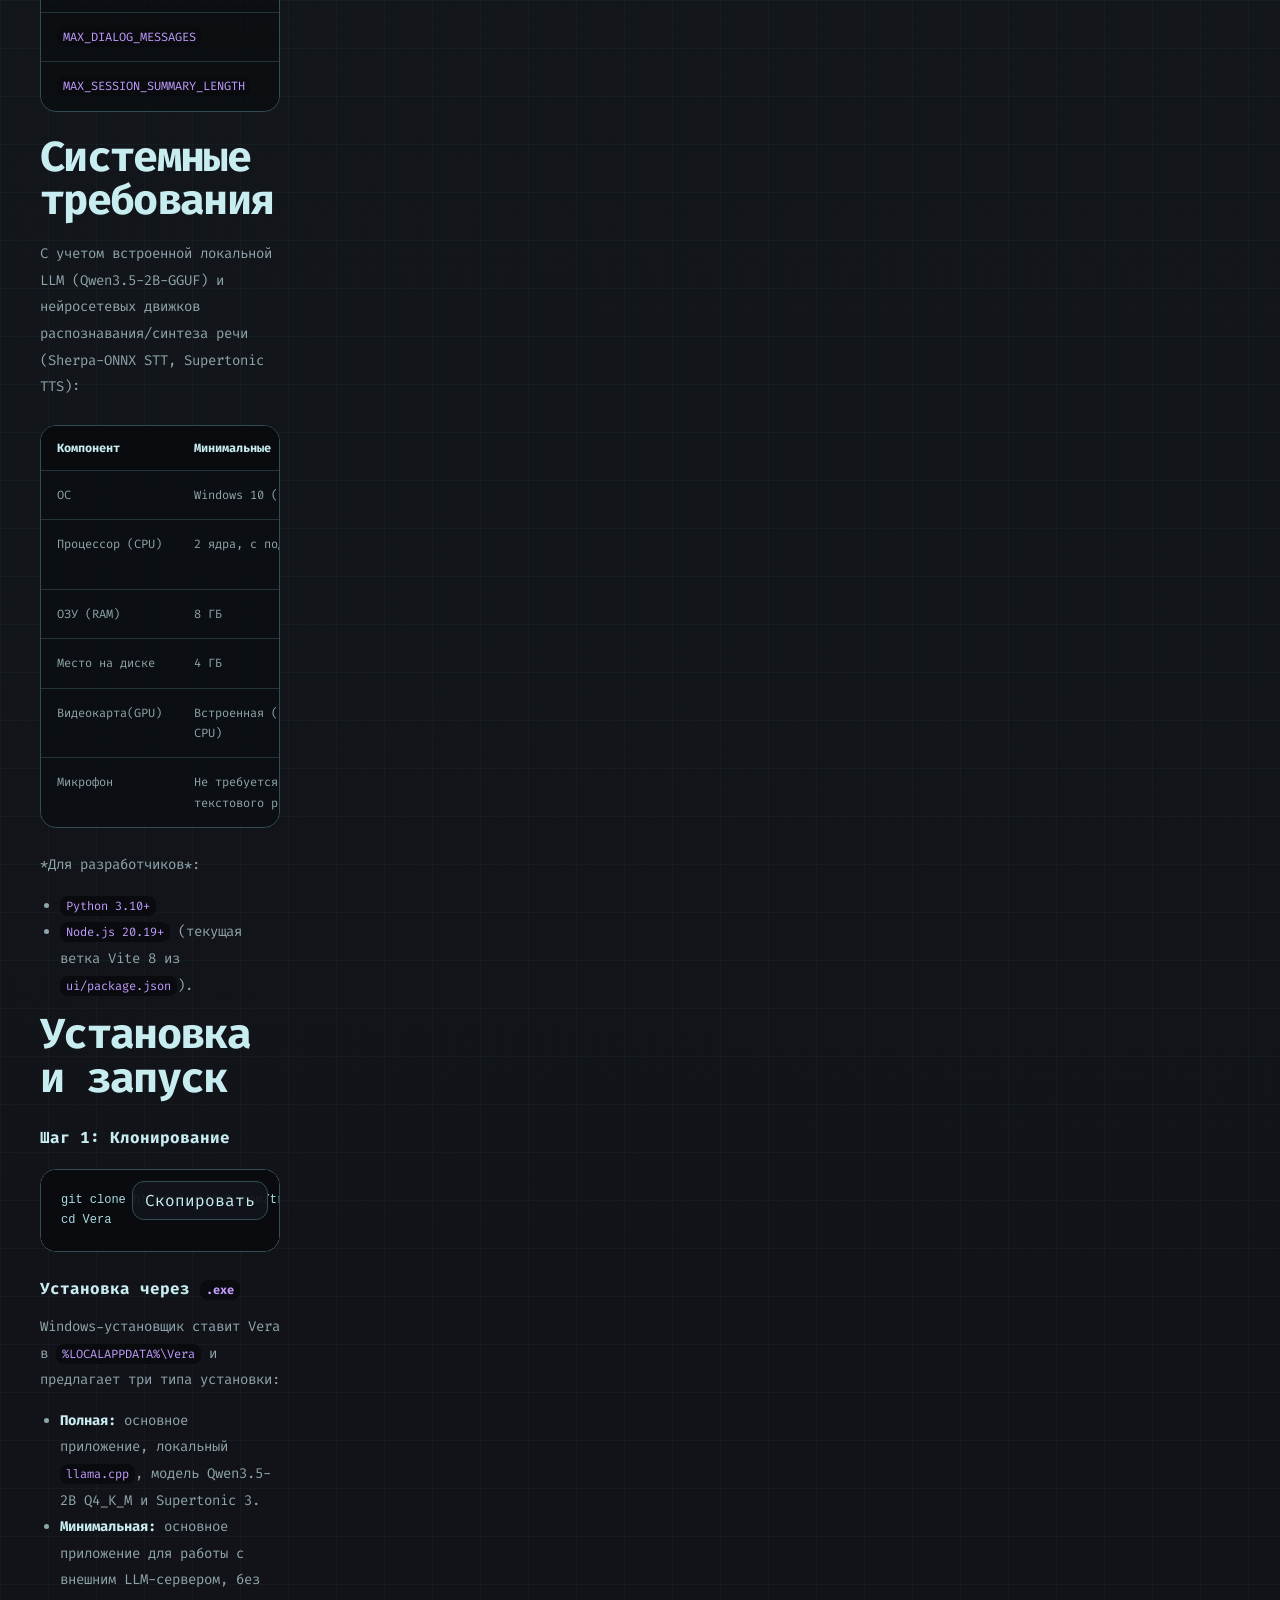
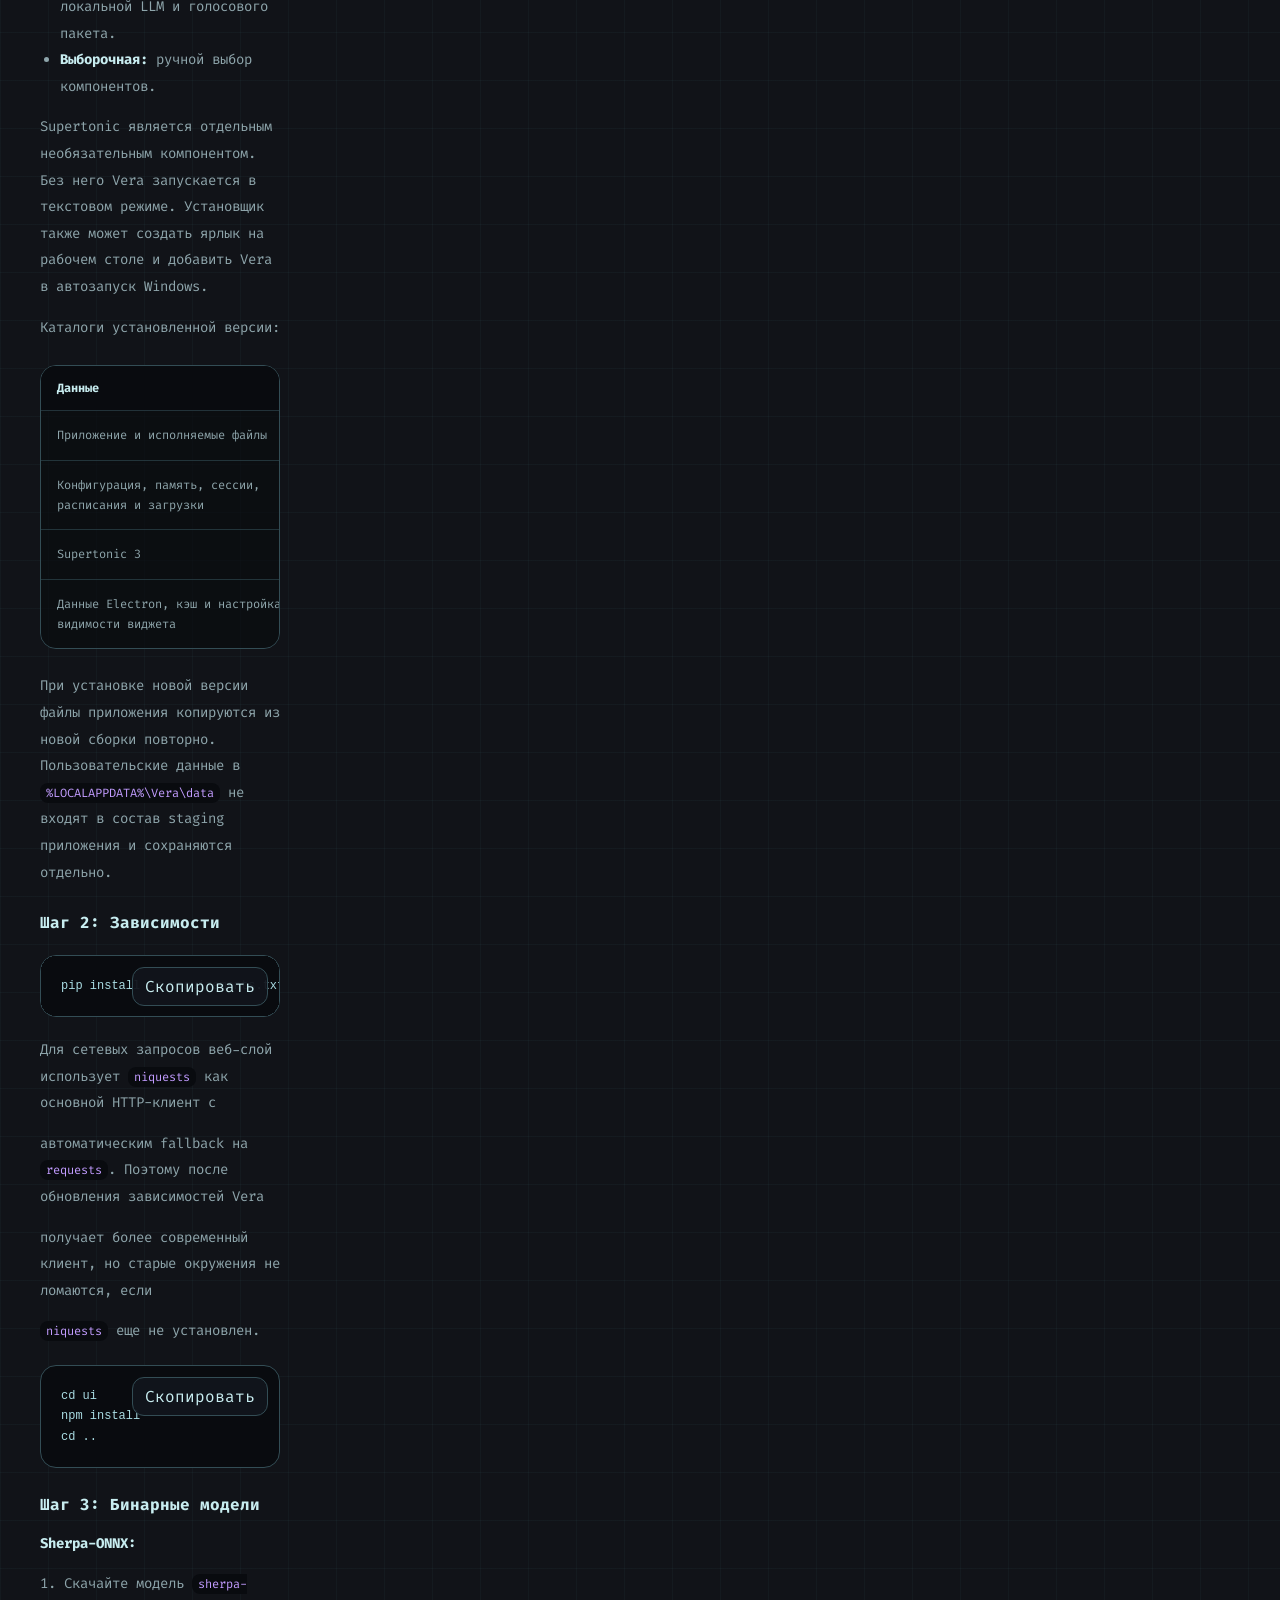
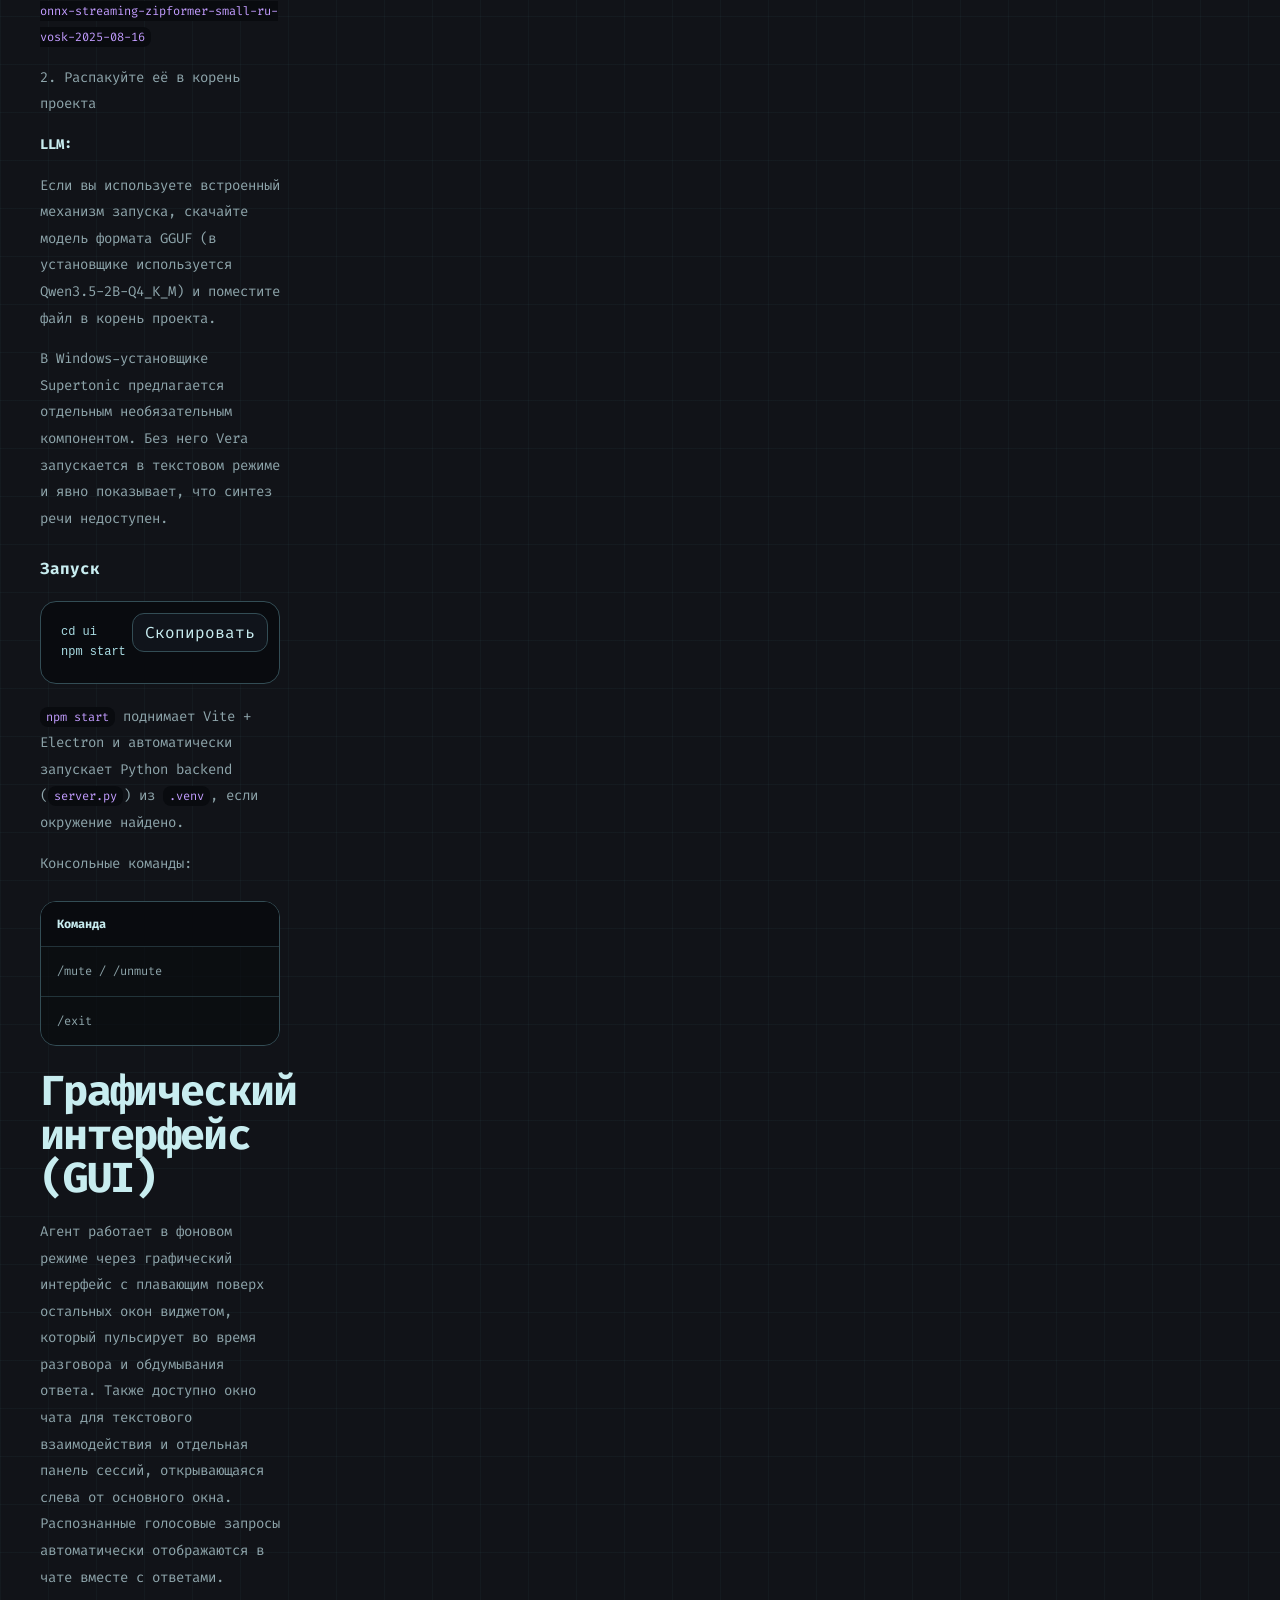
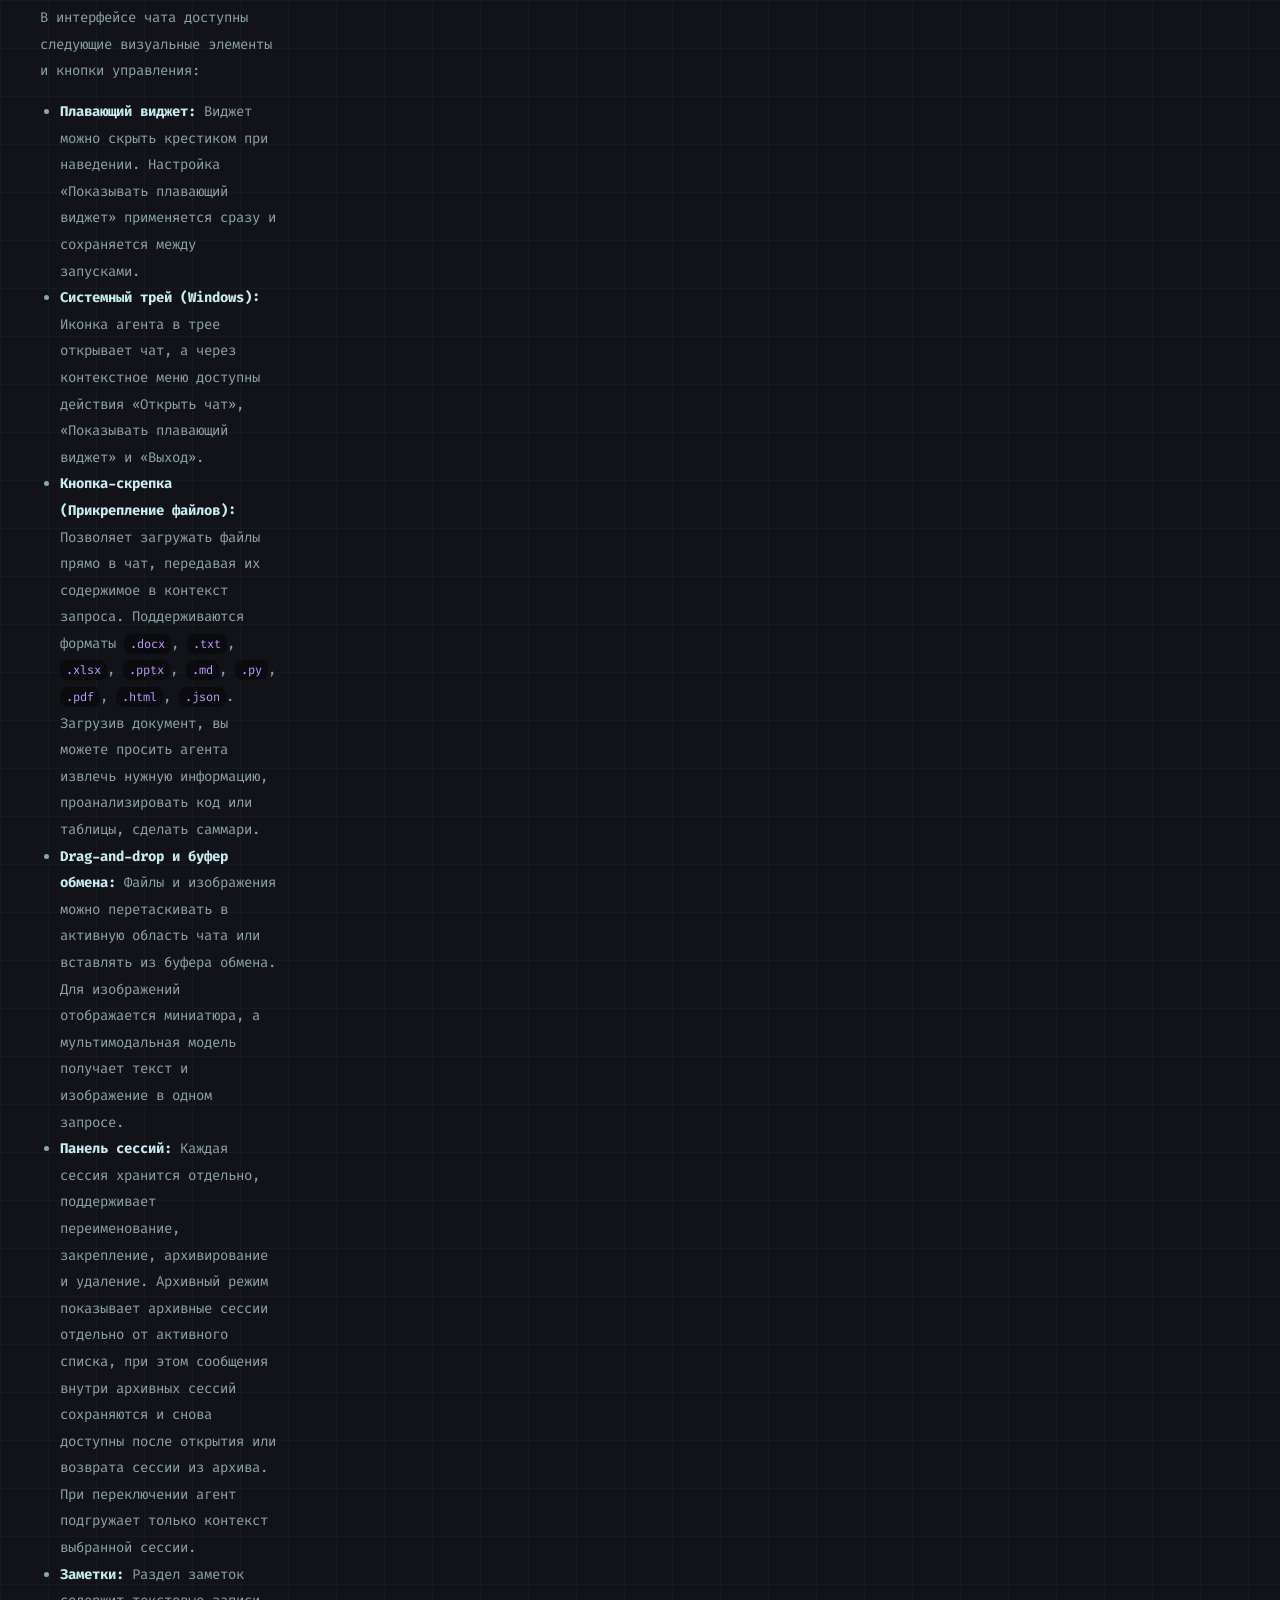
==== commit 482a9707: "Refresh docs for Vera 1.1.2" ====
--- a/readme.html
+++ b/readme.html
@@ -14,7 +14,7 @@
   <main class="docs-shell container readme-shell">
     <article class="docs-content">
       <p class="section-kicker">[ upstream README / 146 tests ]</p>
-      <h1>Vera — Голосовой агент для Windows</h1>
+      <h1 id="vera-голосовой-агент-для-windows">Vera — Голосовой агент для Windows</h1>
       <p>&gt; <strong>Telegram-интеграция временно отключена.</strong> Код, зависимость и данные сохранены,</p>
       <p>&gt; но интеграция не публикуется модели и не запускается через команды или <code>/tg</code>.</p>
       <p>Полностью локальный голосовой агент с оффлайн-распознаванием речи, встроенной локальной моделью LLM и удобным графическим интерфейсом.</p>
@@ -23,7 +23,7 @@
       <p>   &lt;source media=&quot;(prefers-color-scheme: light)&quot; srcset=&quot;https://api.star-history.com/chart?repos=tripleguard/Vera&amp;type=date&amp;legend=bottom-right&quot; /&gt;</p>
       <p>   &lt;img alt=&quot;Star History Chart&quot; src=&quot;https://api.star-history.com/chart?repos=tripleguard/Vera&amp;type=date&amp;legend=bottom-right&quot; /&gt;</p>
       <p> &lt;/picture&gt;</p>
-      <h2>Содержание</h2>
+      <h2 id="содержание">Содержание</h2>
       <ul>
       <li><a href="#о-проекте" target="_blank" rel="noreferrer">О проекте</a></li>
       <li><a href="#возможности" target="_blank" rel="noreferrer">Возможности</a></li>
@@ -46,7 +46,7 @@
       <li><a href="#faq" target="_blank" rel="noreferrer">FAQ</a></li>
       <li><a href="#благодарности" target="_blank" rel="noreferrer">Благодарности</a></li>
       </ul>
-      <h2>О проекте</h2>
+      <h2 id="о-проекте">О проекте</h2>
       <p>Vera — локальный голосовой агент для Windows, работающий без передачи данных в облако. Все вычисления выполняются на компьютере пользователя:</p>
       <ul>
       <li><strong>Распознавание речи:</strong> Sherpa-ONNX (оффлайн, streaming)</li>
@@ -57,26 +57,12 @@
       <p><strong>Важно:</strong> агент может ошибаться. Проверяйте критически важные данные, включая результаты веб-поиска, курсы валют, погодные данные и статистику.</p>
       <p>Чтобы прервать разговор Веры, скажите <strong>&quot;Вера&quot;</strong> — она остановится и будет ждать команду.</p>
       <p>Вы можете скачать агента на сайте https://agentvera.ru</p>
-      <h2>Возможности</h2>
-      <p>| Категория | Функции |</p>
-      <p>|----------|---------|</p>
-      <p>| Интерфейс | Плавающий виджет, текстовый чат, сессии, архив, заметки, проекты, рабочая панель, логи в реальном времени и шесть тем оформления |</p>
-      <p>| Трей и запуск | Иконка в системном трее Windows, открытие чата, скрытие и восстановление плавающего виджета, защита от запуска второго экземпляра |</p>
-      <p>| Голосовое управление | Активация по слову, прерывание командой, офлайн STT, синтез речи, выбор устройств ввода и вывода без перезапуска |</p>
-      <p>| LLM-управление | Переключение мышления, токенный бюджет, версия llama.cpp в настройках, обновление llama.cpp из интерфейса и подключение внешних LLM-серверов |</p>
-      <p>| Приложения | Запуск, закрытие, автоматический запуск по расписанию |</p>
-      <p>| Окна | Управление окнами (свернуть, развернуть, переключить) |</p>
-      <p>| Файлы | Поиск и открытие файлов, drag-and-drop, вставка из буфера обмена, предпросмотр изображений и анализ документов |</p>
-      <p>| Мультимодальность | Изображения на вход модели через локальный <code>mmproj</code>, совместные текстовые и визуальные запросы |</p>
-      <p>| Веб | Поиск, погода, курсы валют |</p>
-      <p>| Продуктивность | Таймеры, периодические задачи, заметки, списки задач, холст для рисования и визуальное управление расписанием |</p>
-      <p>| Система | Громкость, яркость, управление музыкой, скриншоты, меню Пуск, проводник |</p>
-      <p>| Skills | Локальные инструкции для специализированных сценариев с автоматической активацией и отдельными профилями инструментов |</p>
-      <p>| Инструменты | Чтение документов, интерпретатор Python, генерация презентаций, докладов, отчетов и текстовых документов |</p>
-      <p>| Telegram | Интеграция и данные сохранены, но функция временно деактивирована |</p>
-      <p>| Память | Гибридный поиск (BM25 + recency + category), закрепление фактов, автокатегоризация, сохранение контекста диалога |</p>
-      <p>| Надежность | Текстовый режим при недоступном голосовом пакете, отдельные статусы LLM/TTS/STT/audio, автоперезапуск backend и защищенный IPC-мост Electron |</p>
-      <h2>Новое в версии 1.1.2</h2>
+      <h2 id="возможности">Возможности</h2>
+      <div class="docs-table-wrap"><table class="docs-table">
+      <thead><tr><th>Категория</th><th>Функции</th></tr></thead>
+      <tbody><tr><td>Интерфейс</td><td>Плавающий виджет, текстовый чат, сессии, архив, заметки, проекты, рабочая панель, логи в реальном времени и шесть тем оформления</td></tr><tr><td>Трей и запуск</td><td>Иконка в системном трее Windows, открытие чата, скрытие и восстановление плавающего виджета, защита от запуска второго экземпляра</td></tr><tr><td>Голосовое управление</td><td>Активация по слову, прерывание командой, офлайн STT, синтез речи, выбор устройств ввода и вывода без перезапуска</td></tr><tr><td>LLM-управление</td><td>Переключение мышления, токенный бюджет, версия llama.cpp в настройках, обновление llama.cpp из интерфейса и подключение внешних LLM-серверов</td></tr><tr><td>Приложения</td><td>Запуск, закрытие, автоматический запуск по расписанию</td></tr><tr><td>Окна</td><td>Управление окнами (свернуть, развернуть, переключить)</td></tr><tr><td>Файлы</td><td>Поиск и открытие файлов, drag-and-drop, вставка из буфера обмена, предпросмотр изображений и анализ документов</td></tr><tr><td>Мультимодальность</td><td>Изображения на вход модели через локальный <code>mmproj</code>, совместные текстовые и визуальные запросы</td></tr><tr><td>Веб</td><td>Поиск, погода, курсы валют</td></tr><tr><td>Продуктивность</td><td>Таймеры, периодические задачи, заметки, списки задач, холст для рисования и визуальное управление расписанием</td></tr><tr><td>Система</td><td>Громкость, яркость, управление музыкой, скриншоты, меню Пуск, проводник</td></tr><tr><td>Skills</td><td>Локальные инструкции для специализированных сценариев с автоматической активацией и отдельными профилями инструментов</td></tr><tr><td>Инструменты</td><td>Чтение документов, интерпретатор Python, генерация презентаций, докладов, отчетов и текстовых документов</td></tr><tr><td>Telegram</td><td>Интеграция и данные сохранены, но функция временно деактивирована</td></tr><tr><td>Память</td><td>Гибридный поиск (BM25 + recency + category), закрепление фактов, автокатегоризация, сохранение контекста диалога</td></tr><tr><td>Надежность</td><td>Текстовый режим при недоступном голосовом пакете, отдельные статусы LLM/TTS/STT/audio, автоперезапуск backend и защищенный IPC-мост Electron</td></tr></tbody>
+      </table></div>
+      <h2 id="новое-в-версии-112">Новое в версии 1.1.2</h2>
       <ul>
       <li><strong>Текстовый режим больше не зависит от микрофона и TTS.</strong> Если микрофон недоступен, отсутствует STT или не установлен Supertonic, Vera сообщает конкретную причину и продолжает принимать текстовые запросы.</li>
       <li><strong>Понятная диагностика запуска.</strong> Интерфейс получает отдельные состояния <code>llm</code>, <code>tts</code>, <code>stt</code> и <code>audio</code> с текстом ошибки вместо единственного общего флага готовности.</li>
@@ -89,24 +75,21 @@
       <li><strong>Управление плавающим виджетом.</strong> Виджет можно скрыть крестиком при наведении, вернуть через контекстное меню в трее или включить в общих настройках. Выбранное состояние сохраняется между запусками.</li>
       <li><strong>Уведомления таймеров.</strong> После завершения таймер продолжает воспроизводить циклический сигнал и дополнительно показывает одно системное уведомление через backend.</li>
       </ul>
-      <h2>Архитектура памяти</h2>
+      <h2 id="архитектура-памяти">Архитектура памяти</h2>
       <p>Память Веры — это <strong>гибридная система поиска</strong>, спроектированная для работы полностью локально (без векторных БД и эмбеддингов, чтобы оставаться в рамках небольших моделей).</p>
-      <h3>Хранение</h3>
-      <p>| Что | Где | Формат |</p>
-      <p>|------|------|--------|</p>
-      <p>| Профиль и долгосрочные факты | <code>data/memory.json</code> | JSON |</p>
-      <p>| История диалогов и сессии | <code>data/vera.db</code> | SQLite |</p>
+      <h3 id="хранение">Хранение</h3>
+      <div class="docs-table-wrap"><table class="docs-table">
+      <thead><tr><th>Что</th><th>Где</th><th>Формат</th></tr></thead>
+      <tbody><tr><td>Профиль и долгосрочные факты</td><td><code>data/memory.json</code></td><td>JSON</td></tr><tr><td>История диалогов и сессии</td><td><code>data/vera.db</code></td><td>SQLite</td></tr></tbody>
+      </table></div>
       <p>Миграция из старого <code>.md</code> формата в JSON происходит автоматически и однократно при первом запуске; далее агент работает только с JSON.</p>
-      <h3>Категории фактов</h3>
+      <h3 id="категории-фактов">Категории фактов</h3>
       <p>Каждый факт автоматически относится к одной из категорий по regex-эвристикам (без LLM-вызова):</p>
-      <p>| Категория | Триггеры | Пример |</p>
-      <p>|----------|----------|--------|</p>
-      <p>| <code>identity</code> | зовут, моё имя, кто я | &quot;Меня зовут Тестовый пользователь&quot; |</p>
-      <p>| <code>contact</code> | @, телефон, почта, email | &quot;мой email user@example.com&quot; |</p>
-      <p>| <code>preference</code> | люблю, нравится, ненавижу, предпочитаю | &quot;Любит тёмный шоколад&quot; |</p>
-      <p>| <code>project</code> | проект, задача, работаю над, разрабатываю | &quot;Работаю над Vera&quot; |</p>
-      <p>| <code>fact</code> | (по умолчанию) | &quot;Есть кот по имени Барсик&quot; |</p>
-      <h3>Гибридный поиск</h3>
+      <div class="docs-table-wrap"><table class="docs-table">
+      <thead><tr><th>Категория</th><th>Триггеры</th><th>Пример</th></tr></thead>
+      <tbody><tr><td><code>identity</code></td><td>зовут, моё имя, кто я</td><td>&quot;Меня зовут Тестовый пользователь&quot;</td></tr><tr><td><code>contact</code></td><td>@, телефон, почта, email</td><td>&quot;мой email user@example.com&quot;</td></tr><tr><td><code>preference</code></td><td>люблю, нравится, ненавижу, предпочитаю</td><td>&quot;Любит тёмный шоколад&quot;</td></tr><tr><td><code>project</code></td><td>проект, задача, работаю над, разрабатываю</td><td>&quot;Работаю над Vera&quot;</td></tr><tr><td><code>fact</code></td><td>(по умолчанию)</td><td>&quot;Есть кот по имени Барсик&quot;</td></tr></tbody>
+      </table></div>
+      <h3 id="гибридный-поиск">Гибридный поиск</h3>
       <p>Когда пользователь отправляет сообщение, агент извлекает <strong>последнюю реплику пользователя</strong> из истории диалога и использует её как поисковый запрос. Поиск работает по формуле:</p>
       <div class="code-wrap"><pre class="code-block"><code>score = 0.50 × keyword_score
       + 0.30 × recency_score (с hard-cap 5%)
@@ -119,35 +102,29 @@
       <li><strong>pinned_bonus</strong> — закреплённые факты всегда попадают в контекст, даже при BM25 = 0.</li>
       </ul>
       <p>Итоговый контекст = <code>профиль + pinned-факты (целиком) + top-3 recalled факта</code>, с жёстким cap в 600 символов.</p>
-      <h3>Закрепление фактов</h3>
+      <h3 id="закрепление-фактов">Закрепление фактов</h3>
       <p>Любой факт можно «приколоть» через API — он будет гарантированно попадать в system prompt агента. Полезно для критичной информации (аллергии, имя, ограничения), которая не должна «выпасть» из контекста при большом корпусе фактов.</p>
-      <h3>Лимиты</h3>
-      <p>| Параметр | Значение | Зачем |</p>
-      <p>|----------|---------|--------|</p>
-      <p>| <code>MAX_FACTS</code> | 20 | Не даём корпусу расти бесконтролчно |</p>
-      <p>| <code>MAX_CONTEXT_LENGTH</code> | 600 символов | Не раздуваем system prompt |</p>
-      <p>| <code>MAX_DIALOG_MESSAGES</code> | 20 | Ограничение истории диалога |</p>
-      <p>| <code>MAX_SESSION_SUMMARY_LENGTH</code> | 300 символов | Саммари сессии |</p>
-      <h2>Системные требования</h2>
+      <h3 id="лимиты">Лимиты</h3>
+      <div class="docs-table-wrap"><table class="docs-table">
+      <thead><tr><th>Параметр</th><th>Значение</th><th>Зачем</th></tr></thead>
+      <tbody><tr><td><code>MAX_FACTS</code></td><td>20</td><td>Не даём корпусу расти бесконтролчно</td></tr><tr><td><code>MAX_CONTEXT_LENGTH</code></td><td>600 символов</td><td>Не раздуваем system prompt</td></tr><tr><td><code>MAX_DIALOG_MESSAGES</code></td><td>20</td><td>Ограничение истории диалога</td></tr><tr><td><code>MAX_SESSION_SUMMARY_LENGTH</code></td><td>300 символов</td><td>Саммари сессии</td></tr></tbody>
+      </table></div>
+      <h2 id="системные-требования">Системные требования</h2>
       <p>С учетом встроенной локальной LLM (Qwen3.5-2B-GGUF) и нейросетевых движков распознавания/синтеза речи (Sherpa-ONNX STT, Supertonic TTS):</p>
-      <p>| Компонент | Минимальные | Рекомендуемые |</p>
-      <p>|-----------|---------|---------------|</p>
-      <p>| ОС | Windows 10 (x64) | Windows 11 (x64) |</p>
-      <p>| Процессор (CPU)| 2 ядра, с поддержкой AVX2 | 4+ ядер (Intel Core i5+ / AMD Ryzen) |</p>
-      <p>| ОЗУ (RAM) | 8 ГБ | 16 ГБ |</p>
-      <p>| Место на диске| 4 ГБ | 5 ГБ (на SSD) |</p>
-      <p>| Видеокарта(GPU)| Встроенная (работа LLM на CPU) | Совместимая с Vulkan (для ускорения LLM) |</p>
-      <p>| Микрофон | Не требуется для текстового режима | Внешний USB или гарнитура для голосового режима |</p>
+      <div class="docs-table-wrap"><table class="docs-table">
+      <thead><tr><th>Компонент</th><th>Минимальные</th><th>Рекомендуемые</th></tr></thead>
+      <tbody><tr><td>ОС</td><td>Windows 10 (x64)</td><td>Windows 11 (x64)</td></tr><tr><td>Процессор (CPU)</td><td>2 ядра, с поддержкой AVX2</td><td>4+ ядер (Intel Core i5+ / AMD Ryzen)</td></tr><tr><td>ОЗУ (RAM)</td><td>8 ГБ</td><td>16 ГБ</td></tr><tr><td>Место на диске</td><td>4 ГБ</td><td>5 ГБ (на SSD)</td></tr><tr><td>Видеокарта(GPU)</td><td>Встроенная (работа LLM на CPU)</td><td>Совместимая с Vulkan (для ускорения LLM)</td></tr><tr><td>Микрофон</td><td>Не требуется для текстового режима</td><td>Внешний USB или гарнитура для голосового режима</td></tr></tbody>
+      </table></div>
       <p>*Для разработчиков*:</p>
       <ul>
       <li><code>Python 3.10+</code></li>
       <li><code>Node.js 20.19+</code> (текущая ветка Vite 8 из <code>ui/package.json</code>).</li>
       </ul>
-      <h2>Установка и запуск</h2>
-      <h3>Шаг 1: Клонирование</h3>
+      <h2 id="установка-и-запуск">Установка и запуск</h2>
+      <h3 id="шаг-1-клонирование">Шаг 1: Клонирование</h3>
       <div class="code-wrap"><pre class="code-block"><code>git clone https://github.com/tripleguard/Vera.git
 cd Vera</code></pre></div>
-      <h3>Установка через <code>.exe</code></h3>
+      <h3 id="установка-через-exe">Установка через <code>.exe</code></h3>
       <p>Windows-установщик ставит Vera в <code>%LOCALAPPDATA%\Vera</code> и предлагает три типа установки:</p>
       <ul>
       <li><strong>Полная:</strong> основное приложение, локальный <code>llama.cpp</code>, модель Qwen3.5-2B Q4_K_M и Supertonic 3.</li>
@@ -156,14 +133,12 @@
       </ul>
       <p>Supertonic является отдельным необязательным компонентом. Без него Vera запускается в текстовом режиме. Установщик также может создать ярлык на рабочем столе и добавить Vera в автозапуск Windows.</p>
       <p>Каталоги установленной версии:</p>
-      <p>| Данные | Путь |</p>
-      <p>|--------|------|</p>
-      <p>| Приложение и исполняемые файлы | <code>%LOCALAPPDATA%\Vera</code> |</p>
-      <p>| Конфигурация, память, сессии, расписания и загрузки | <code>%LOCALAPPDATA%\Vera\data</code> |</p>
-      <p>| Supertonic 3 | <code>%LOCALAPPDATA%\Vera\models\supertonic3</code> |</p>
-      <p>| Данные Electron, кэш и настройка видимости виджета | <code>%APPDATA%\Vera</code> |</p>
+      <div class="docs-table-wrap"><table class="docs-table">
+      <thead><tr><th>Данные</th><th>Путь</th></tr></thead>
+      <tbody><tr><td>Приложение и исполняемые файлы</td><td><code>%LOCALAPPDATA%\Vera</code></td></tr><tr><td>Конфигурация, память, сессии, расписания и загрузки</td><td><code>%LOCALAPPDATA%\Vera\data</code></td></tr><tr><td>Supertonic 3</td><td><code>%LOCALAPPDATA%\Vera\models\supertonic3</code></td></tr><tr><td>Данные Electron, кэш и настройка видимости виджета</td><td><code>%APPDATA%\Vera</code></td></tr></tbody>
+      </table></div>
       <p>При установке новой версии файлы приложения копируются из новой сборки повторно. Пользовательские данные в <code>%LOCALAPPDATA%\Vera\data</code> не входят в состав staging приложения и сохраняются отдельно.</p>
-      <h3>Шаг 2: Зависимости</h3>
+      <h3 id="шаг-2-зависимости">Шаг 2: Зависимости</h3>
       <div class="code-wrap"><pre class="code-block"><code>pip install -r requirements.txt</code></pre></div>
       <p>Для сетевых запросов веб-слой использует <code>niquests</code> как основной HTTP-клиент с</p>
       <p>автоматическим fallback на <code>requests</code>. Поэтому после обновления зависимостей Vera</p>
@@ -172,23 +147,23 @@
       <div class="code-wrap"><pre class="code-block"><code>cd ui
 npm install
 cd ..</code></pre></div>
-      <h3>Шаг 3: Бинарные модели</h3>
+      <h3 id="шаг-3-бинарные-модели">Шаг 3: Бинарные модели</h3>
       <p><strong>Sherpa-ONNX:</strong></p>
       <p>1. Скачайте модель <code>sherpa-onnx-streaming-zipformer-small-ru-vosk-2025-08-16</code></p>
       <p>2. Распакуйте её в корень проекта</p>
       <p><strong>LLM:</strong></p>
       <p>Если вы используете встроенный механизм запуска, скачайте модель формата GGUF (в установщике используется Qwen3.5-2B-Q4_K_M) и поместите файл в корень проекта.</p>
       <p>В Windows-установщике Supertonic предлагается отдельным необязательным компонентом. Без него Vera запускается в текстовом режиме и явно показывает, что синтез речи недоступен.</p>
-      <h3>Запуск</h3>
+      <h3 id="запуск">Запуск</h3>
       <div class="code-wrap"><pre class="code-block"><code>cd ui
 npm start</code></pre></div>
       <p><code>npm start</code> поднимает Vite + Electron и автоматически запускает Python backend (<code>server.py</code>) из <code>.venv</code>, если окружение найдено.</p>
       <p>Консольные команды:</p>
-      <p>| Команда | Описание |</p>
-      <p>|---------|----------|</p>
-      <p>| /mute / /unmute | Управление микрофоном |</p>
-      <p>| /exit | Завершение работы |</p>
-      <h2>Графический интерфейс (GUI)</h2>
+      <div class="docs-table-wrap"><table class="docs-table">
+      <thead><tr><th>Команда</th><th>Описание</th></tr></thead>
+      <tbody><tr><td>/mute / /unmute</td><td>Управление микрофоном</td></tr><tr><td>/exit</td><td>Завершение работы</td></tr></tbody>
+      </table></div>
+      <h2 id="графический-интерфейс-gui">Графический интерфейс (GUI)</h2>
       <p>Агент работает в фоновом режиме через графический интерфейс с плавающим поверх остальных окон виджетом, который пульсирует во время разговора и обдумывания ответа. Также доступно окно чата для текстового взаимодействия и отдельная панель сессий, открывающаяся слева от основного окна. Распознанные голосовые запросы автоматически отображаются в чате вместе с ответами.</p>
       <p>В интерфейсе чата доступны следующие визуальные элементы и кнопки управления:</p>
       <ul>
@@ -212,14 +187,14 @@
       <li><strong>Системные уведомления в чате:</strong> GUI показывает служебные сообщения при проблемах backend (автоперезапуск, исчерпание попыток, сетевые неполадки).</li>
       </ul>
       <p>Для удобства пользователя реализован стриминг ответов: в чате текст набирается плавно и постепенно, слово за словом (в голосовом режиме ответы выводятся целиком для синхронизации со звуком).</p>
-      <h2>Внешние LLM-серверы</h2>
+      <h2 id="внешние-llm-серверы">Внешние LLM-серверы</h2>
       <p>Агент поддерживает работу со сторонними серверами, такими как Ollama или LM Studio. Это позволяет не запускать локальную модель силами самого агента, а перенаправить запросы на уже запущенный в системе (или в другой сети) инстанс, экономя ресурсы компьютера и обеспечивая гибкость в выборе моделей.</p>
       <p><strong>Как подключить другой эндпоинт:</strong></p>
       <p>1. Откройте <strong>настройки</strong> в графическом интерфейсе агента.</p>
       <p>2. Включите опцию <strong>&quot;Внешний LLM-сервер&quot;</strong>.</p>
       <p>3. Введите URL вашего сервера (например, <code>http://localhost:11434/v1</code> для Ollama или <code>http://localhost:1234/v1</code> для LM Studio).</p>
       <p>4. Нажмите кнопку сохранения. Изменения применяются мгновенно без необходимости перезапуска агента.</p>
-      <h2>Периодические задачи и напоминания</h2>
+      <h2 id="периодические-задачи-и-напоминания">Периодические задачи и напоминания</h2>
       <p>Вы можете управлять фоновыми задачами и напоминаниями двумя способами: ставя их голосом или настраивая самостоятельно через графический интерфейс.</p>
       <p><strong>Самостоятельная настройка через GUI:</strong></p>
       <p>1. Откройте окно <strong>Настроек</strong> в интерфейсе агента.</p>
@@ -235,8 +210,8 @@
 Вера, напомни через полчаса позвонить начальнику
 Вера, читай мне новости каждое утро в 9:30
 Вера, удали таймер</code></pre></div>
-      <h2>Полный справочник команд</h2>
-      <h3>Приложения и окна</h3>
+      <h2 id="полный-справочник-команд">Полный справочник команд</h2>
+      <h3 id="приложения-и-окна">Приложения и окна</h3>
       <p>Агент использует нечёткий поиск названий программ.</p>
       <div class="code-wrap"><pre class="code-block"><code>Вера, открой хром
 Вера, закрой телеграм
@@ -245,19 +220,19 @@
 Вера, сверни окно
 Вера, разверни браузер
 Вера, переключись на телеграм</code></pre></div>
-      <h3>Запланированный запуск приложений</h3>
+      <h3 id="запланированный-запуск-приложений">Запланированный запуск приложений</h3>
       <p>Агент может запускать приложения по расписанию, автоматически определяя правильные даты.</p>
       <div class="code-wrap"><pre class="code-block"><code>Вера, запускай телегу каждый день в 9 утра
 Вера, запускай хром в 8:30 по будням
 Вера, запусти дискорд в 22:30
 Вера, покажи запланированные запуски</code></pre></div>
-      <h3>Файлы и папки</h3>
+      <h3 id="файлы-и-папки">Файлы и папки</h3>
       <p>Поиск директорий и файлов с фильтрацией по дискам и fallback на встроенный поиск Windows:</p>
       <div class="code-wrap"><pre class="code-block"><code>Вера, открой файл отчет
 Вера, найди файл резюме
 Вера, открой папку проект
 Вера, открой папку bb на диске d</code></pre></div>
-      <h3>Системные настройки и питание</h3>
+      <h3 id="системные-настройки-и-питание">Системные настройки и питание</h3>
       <div class="code-wrap"><pre class="code-block"><code>Вера, громкость 75 процентов
 Вера, яркость 7
 Вера, открой пуск
@@ -267,7 +242,7 @@
 Вера, выключи компьютер
 Вера, перезагрузи через час
 Вера, спящий режим</code></pre></div>
-      <h3>Музыка и медиа</h3>
+      <h3 id="музыка-и-медиа">Музыка и медиа</h3>
       <p>Управление воспроизведением (Spotify, Яндекс Музыка и другие плееры). Команды выполняются без голосового подтверждения.</p>
       <div class="code-wrap"><pre class="code-block"><code>Вера, пауза
 Вера, играй
@@ -277,13 +252,13 @@
 Вера, дальше трек
 Вера, следующий трек
 Вера, назад</code></pre></div>
-      <h3>Корзина, диспетчер задач и утилиты</h3>
+      <h3 id="корзина-диспетчер-задач-и-утилиты">Корзина, диспетчер задач и утилиты</h3>
       <div class="code-wrap"><pre class="code-block"><code>Вера, открой корзину
 Вера, очисти корзину
 Вера, открой диспетчер задач
 Вера, закрой диспетчер задач
 Вера, подбрось монетку</code></pre></div>
-      <h3>Веб-поиск, Погода и Курсы валют</h3>
+      <h3 id="веб-поиск-погода-и-курсы-валют">Веб-поиск, Погода и Курсы валют</h3>
       <p>Агент самостоятельно очищает и нормализует содержимое загруженных веб-страниц, чтобы небольшой локальной модели было проще работать с контекстом:</p>
       <div class="code-wrap"><pre class="code-block"><code>Вера, погода в Москве
 Вера, запомни мой город Москва
@@ -294,7 +269,7 @@
 Вера, открой ютуб</code></pre></div>
       <p>Погода определяется по указанному городу. Если город в запросе не назван, но агент знает ваш город из памяти, простой запрос «Вера, погода» будет искать прогноз именно для этого города. Профиль можно заполнить обычной командой памяти, например: «Вера, запомни мой город Москва». В ответе показываются текущая температура, погодные условия и короткая рекомендация по одежде или осадкам.</p>
       <p>Источником курсов валют является ЦБ РФ.</p>
-      <h3>Память и контекст</h3>
+      <h3 id="память-и-контекст">Память и контекст</h3>
       <p>Агент обладает долгосрочной персистентной памятью (сохраняется между запусками в <code>data/memory.json</code>). Факты извлекаются автоматически из обычного разговора и автоматически распределяются по категориям (<code>identity</code> / <code>contact</code> / <code>preference</code> / <code>project</code> / <code>fact</code>). При формировании ответа используется гибридный поиск (BM25 + recency + category match) — релевантные факты подтягиваются в system prompt как контекст.</p>
       <p>Прямое управление:</p>
       <div class="code-wrap"><pre class="code-block"><code>Вера, запомни меня зовут Имя
@@ -305,7 +280,7 @@
 Вера, забудь про работу
 Вера, забудь всё</code></pre></div>
       <p>Подробнее об архитектуре памяти и поиска — в разделе <a href="#архитектура-памяти" target="_blank" rel="noreferrer">Архитектура памяти</a>.</p>
-      <h2>Skills</h2>
+      <h2 id="skills">Skills</h2>
       <p>Skills расширяют поведение агента локальными инструкциями для конкретных классов задач. Каждый skill хранится в отдельном каталоге с файлом <code>SKILL.md</code>, описывает назначение, правила выполнения, разрешенные инструменты и профиль модели. Агент загружает только подходящий skill, поэтому основной системный промпт остается компактным даже при большом количестве возможностей.</p>
       <p>В Vera входят skills для презентаций и текстовых документов:</p>
       <ul>
@@ -313,25 +288,25 @@
       <li><code>skills/documents</code> — создание докладов, отчетов, статей и текстовых документов с проверкой фактического пути сохраненного файла.</li>
       </ul>
       <p>Установленные skills отображаются в разделе <strong>Skills</strong> интерфейса. Пользовательские skills могут дополнять встроенные или переопределять их без изменения кода агента.</p>
-      <h2>Инструменты (Tools)</h2>
+      <h2 id="инструменты-tools">Инструменты (Tools)</h2>
       <p>Агент выбирает небольшой релевантный набор инструментов через единый маршрутизатор намерений. Это уменьшает системный промпт, снижает количество ложных вызовов на небольших моделях и сохраняет полный набор возможностей при работе с более крупными LLM.</p>
-      <h3>Чтение и аналитика документов (read_document)</h3>
+      <h3 id="чтение-и-аналитика-документов-readdocument">Чтение и аналитика документов (read_document)</h3>
       <div class="code-wrap"><pre class="code-block"><code>Вера, расскажи что написано в файле readme
 Вера, прочитай документ отчёт.docx
 Вера, о чём файл changelog.md</code></pre></div>
       <p>Длинные документы автоматически суммаризируются.</p>
-      <h3>Офисные инструменты и презентации</h3>
+      <h3 id="офисные-инструменты-и-презентации">Офисные инструменты и презентации</h3>
       <p>Создание текстовых файлов, таблиц и презентаций. Для презентаций агент исследует тему через веб-поиск, объединяет источники, подбирает структуру и визуальный стиль. Если сеть недоступна, используется локальный контекст и знания модели:</p>
       <div class="code-wrap"><pre class="code-block"><code>Вера, создай заметку с текстом привет мир
 Вера, сделай презентацию про искусственный интеллект
 Вера, создай таблицу с расходами</code></pre></div>
       <p>Презентации используют разные композиции и цветовые схемы, сохраняются в раздел <strong>Проекты</strong> и содержат источники, если использовался поиск. Доклады, отчеты и статьи создаются отдельным документным pipeline, который возвращает фактический путь готового файла.</p>
-      <h3>Интерпретатор Python (code_interpreter)</h3>
+      <h3 id="интерпретатор-python-codeinterpreter">Интерпретатор Python (code_interpreter)</h3>
       <p>Безопасное выполнение скриптов в отдельном процессе с защитой от зацикливания:</p>
       <div class="code-wrap"><pre class="code-block"><code>Вера, посчитай факториал 20
 Вера, сгенерируй случайный пароль
 Вера, реши уравнение x^2 - 5x + 6 = 0</code></pre></div>
-      <h2>Telegram-режим</h2>
+      <h2 id="telegram-режим">Telegram-режим</h2>
       <p>&gt; В текущей версии этот режим деактивирован единым feature flag. Раздел ниже</p>
       <p>&gt; сохранён как документация для возможного контролируемого возврата функции.</p>
       <p>Агент может работать через &quot;Telethon&quot;, подключаясь к привязанному аккаунту Telegram, обрабатывая команды прямо из папки <strong>Избранное (Saved Messages)</strong>:</p>
@@ -347,7 +322,7 @@
 Вера, что написал Назар?
 Вера, мне кто-то писал в телеге?
 Вера, выйди из телеги</code></pre></div>
-      <h2>Как работает веб-поиск</h2>
+      <h2 id="как-работает-веб-поиск">Как работает веб-поиск</h2>
       <p>HTTP-запросы веб-слоя проходят через <code>web/http_client.py</code>: сначала используется</p>
       <p><code>niquests</code>, а если он недоступен, система автоматически возвращается к</p>
       <p><code>requests</code>. Это сохраняет совместимость с текущим кодом и дает возможность</p>
@@ -359,39 +334,33 @@
       <p>5. Основной контент страницы извлекается через <code>trafilatura</code> сразу в Markdown. Это убирает меню, скрипты, служебные блоки и сохраняет заголовки, списки, ссылки и текст в форме, удобной для LLM.</p>
       <p>6. Если <code>trafilatura</code> недоступна или не смогла извлечь полезный контент, Vera использует встроенный fallback-экстрактор на <code>BeautifulSoup</code>.</p>
       <p>7. Полученный контекст ограничивается по объёму, сортируется по релевантности и передаётся модели для краткого ответа строго по найденным источникам.</p>
-      <h2>Конфигурация</h2>
+      <h2 id="конфигурация">Конфигурация</h2>
       <p>В установленной версии файл находится в <code>%LOCALAPPDATA%\Vera\data\config.json</code>, при запуске из исходников — в <code>data/config.json</code> проекта.</p>
       <p>Ключевые параметры: настройки слова активации, таймаут тишины, выбранные устройства (<code>audio.input_device</code>, <code>audio.output_device</code>), голос и параметры синтеза речи (<code>tts.voice_name</code>, <code>tts.total_steps</code>, <code>tts.volume</code>, <code>tts.speak_responses</code>), внешние серверы LLM и алиасы сайтов.</p>
-      <h2>Запуск через Vite/Electron</h2>
+      <h2 id="запуск-через-viteelectron">Запуск через Vite/Electron</h2>
       <div class="code-wrap"><pre class="code-block"><code>cd ui
 npm start</code></pre></div>
       <p>Desktop-приложение использует Electron (<code>ui/main.js</code>) и FastAPI backend (<code>server.py</code>). Renderer работает без прямого доступа к Node.js и взаимодействует с системными функциями через ограниченный preload API (<code>ui/preload.js</code>).</p>
-      <h2>Тестирование</h2>
+      <h2 id="тестирование">Тестирование</h2>
       <p>Тесты лежат в <code>tests/</code> и используют <code>unittest</code> и функции в стиле <code>pytest</code>. Полный прогон:</p>
       <div class="code-wrap"><pre class="code-block"><code>python -m pytest -q</code></pre></div>
       <p>Покрытие (145 тестов и 4 subtests):</p>
-      <p>| Область | Что покрывает |</p>
-      <p>|---------|---------------|</p>
-      <p>| Аудио и мультимодальность | Нормализация громкости TTS, отсутствие клиппинга, дедупликация устройств, переключение входа/выхода с откатом, поиск основной GGUF-модели и передача изображений |</p>
-      <p>| Голосовой контроль | Распознавание <code>Вера</code>, <code>стоп</code>, <code>Вера, стоп</code>, защита от отправки стоп-фраз в LLM |</p>
-      <p>| Память и сессии | Дедупликация, лимиты, закрепленные факты, геозависимый контекст, изоляция сессий, архивирование и перенос старой истории |</p>
-      <p>| Skills и системный промпт | Загрузка встроенных и пользовательских skills, правила переопределения, компактная сборка prompt |</p>
-      <p>| Маршрутизация инструментов | Выбор веб-поиска, Telegram, интерпретатора, чтения документов и специализированных skills |</p>
-      <p>| Документы и презентации | Разбор запроса, исследование темы, offline fallback, нормализация контента и сохранение результата |</p>
-      <p>| Веб и погода | Веб-поиск без утечки <code>&lt;think&gt;</code>, извлечение основного контента через <code>trafilatura</code> и fallback на <code>BeautifulSoup</code>, погодные ответы с городом из памяти |</p>
-      <p>| Уведомления и виджет | Единичное backend-уведомление таймера и напоминания, отсутствие Electron-toast, сохранение и IPC-контракт видимости виджета |</p>
-      <h3>Запуск отдельного модуля</h3>
+      <div class="docs-table-wrap"><table class="docs-table">
+      <thead><tr><th>Область</th><th>Что покрывает</th></tr></thead>
+      <tbody><tr><td>Аудио и мультимодальность</td><td>Нормализация громкости TTS, отсутствие клиппинга, дедупликация устройств, переключение входа/выхода с откатом, поиск основной GGUF-модели и передача изображений</td></tr><tr><td>Голосовой контроль</td><td>Распознавание <code>Вера</code>, <code>стоп</code>, <code>Вера, стоп</code>, защита от отправки стоп-фраз в LLM</td></tr><tr><td>Память и сессии</td><td>Дедупликация, лимиты, закрепленные факты, геозависимый контекст, изоляция сессий, архивирование и перенос старой истории</td></tr><tr><td>Skills и системный промпт</td><td>Загрузка встроенных и пользовательских skills, правила переопределения, компактная сборка prompt</td></tr><tr><td>Маршрутизация инструментов</td><td>Выбор веб-поиска, Telegram, интерпретатора, чтения документов и специализированных skills</td></tr><tr><td>Документы и презентации</td><td>Разбор запроса, исследование темы, offline fallback, нормализация контента и сохранение результата</td></tr><tr><td>Веб и погода</td><td>Веб-поиск без утечки <code>&lt;think&gt;</code>, извлечение основного контента через <code>trafilatura</code> и fallback на <code>BeautifulSoup</code>, погодные ответы с городом из памяти</td></tr><tr><td>Уведомления и виджет</td><td>Единичное backend-уведомление таймера и напоминания, отсутствие Electron-toast, сохранение и IPC-контракт видимости виджета</td></tr></tbody>
+      </table></div>
+      <h3 id="запуск-отдельного-модуля">Запуск отдельного модуля</h3>
       <div class="code-wrap"><pre class="code-block"><code>python tests/test_memory.py
 python tests/test_tool_router.py
 python tests/test_presentation_generator.py</code></pre></div>
-      <h3>Что НЕ покрыто (out of scope)</h3>
+      <h3 id="что-не-покрыто-out-of-scope">Что НЕ покрыто (out of scope)</h3>
       <ul>
       <li>Полный E2E-прогон Electron / Vite UI с реальным управлением окнами</li>
       <li>Sherpa-ONNX / Supertonic нейросетевые модели (требуют GPU/CPU setup)</li>
       <li>llama.cpp инференс (требует скачанной GGUF модели)</li>
       <li>Сквозной Telegram-режим (в версии <code>1.1.2</code> отключён feature flag и требует credentials при повторном включении)</li>
       </ul>
-      <h2>Устранение неполадок</h2>
+      <h2 id="устранение-неполадок">Устранение неполадок</h2>
       <ul>
       <li><strong>Бесконечное соединение при запуске:</strong> в версиях до <code>1.1.2</code> запуск мог зависать на соединении, если микрофон отсутствовал, был отключён или недоступен системе. Проблема исправлена в версии <code>1.1.2</code>: текстовый чат запускается независимо от микрофона, STT и TTS, а интерфейс показывает конкретное состояние недоступного компонента.</li>
       <li><strong>Sherpa-ONNX не загружается:</strong> проверьте наличие папки с моделью (например, <code>sherpa-onnx-streaming-zipformer-small-ru-vosk-2025-08-16</code>).</li>
@@ -411,7 +380,7 @@
       <li><strong>Внешний LLM не отвечает:</strong> проверьте URL в настройках, наличие <code>/v1</code> для OpenAI-compatible серверов, запущена ли модель в Ollama/LM Studio, и не занят ли порт.</li>
       <li><strong>Память «забывает» факты:</strong> проверьте, что <code>%LOCALAPPDATA%\Vera\data\memory.json</code> (<code>data/memory.json</code> при запуске из исходников) не повреждён. Это единственное хранилище профиля и долгосрочных фактов. Лимит — 20 фактов; закреплённые (pinned) факты сохраняются последними при эвикции.</li>
       </ul>
-      <h2>FAQ</h2>
+      <h2 id="faq">FAQ</h2>
       <p><strong>Передает ли агент данные в интернет?</strong>  </p>
       <p>Нет, кроме веб-поиска, погоды и курсов валют. STT и LLM работают локально (или на вашем внешнем сервере, если он настроен).</p>
       <p><strong>Можно ли изменить слово активации?</strong>  </p>
@@ -422,11 +391,11 @@
       <p>Подробное описание алгоритма (BM25 + recency + category + pinned bonus) — в разделе <a href="#архитектура-памяти" target="_blank" rel="noreferrer">Архитектура памяти</a>. Коротко: последняя реплика пользователя используется как поисковый запрос, факты ранжируются гибридной формулой, top-3 + pinned попадают в system prompt.</p>
       <p><strong>Можно ли «приколоть» факт, чтобы он не терялся?</strong>  </p>
       <p>Да, через API <code>MemoryManager.pin(fact_id)</code>. Закреплённые факты гарантированно попадают в контекст и не вытесняются при достижении лимита <code>MAX_FACTS=20</code>.</p>
-      <h2>Благодарности</h2>
+      <h2 id="благодарности">Благодарности</h2>
       <ul>
       <li><a href="https://github.com/ggerganov" target="_blank" rel="noreferrer">Георгию Герганову</a> — за вклад в развитие локальных языковых моделей.</li>
       </ul>
-      <h2>Лицензии и ссылки</h2>
+      <h2 id="лицензии-и-ссылки">Лицензии и ссылки</h2>
       <p>Sherpa-ONNX: https://github.com/k2-fsa/sherpa-onnx  </p>
       <p>llama.cpp: https://github.com/ggerganov/llama.cpp</p>
     </article>
